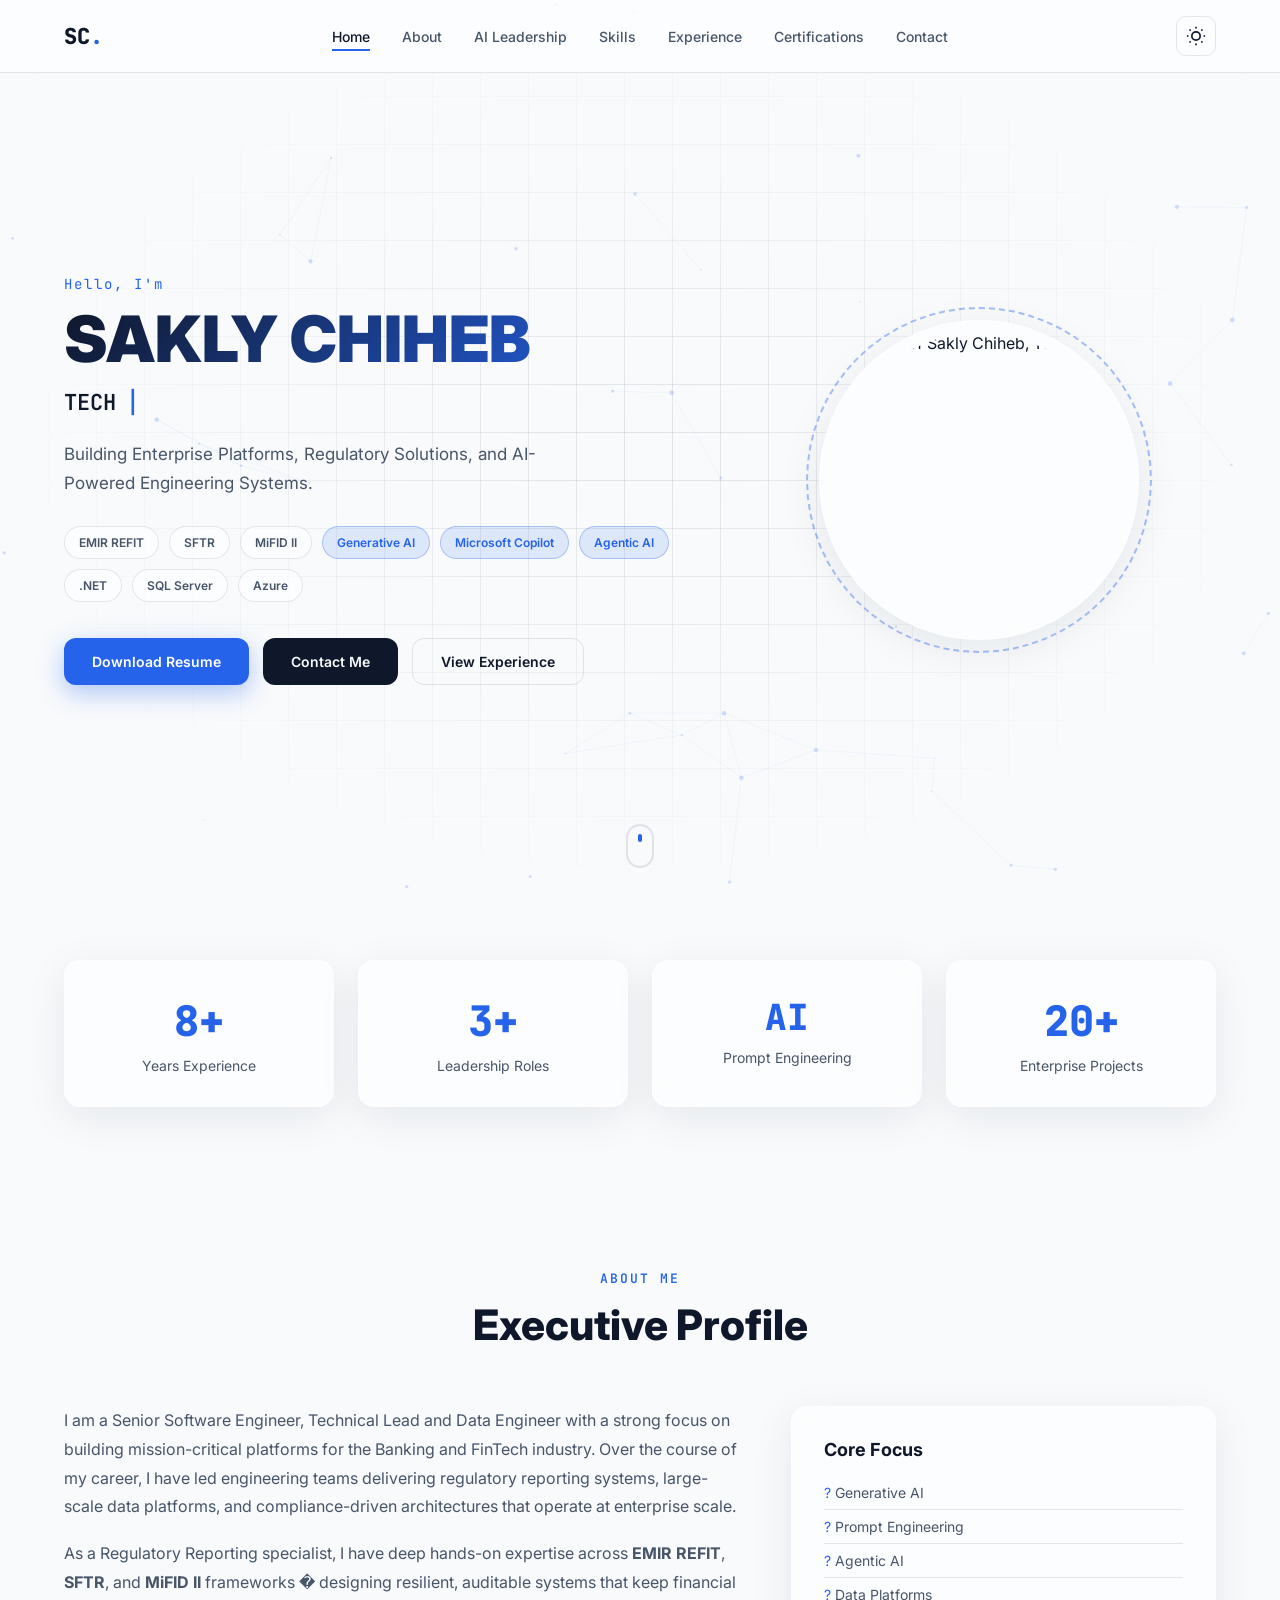
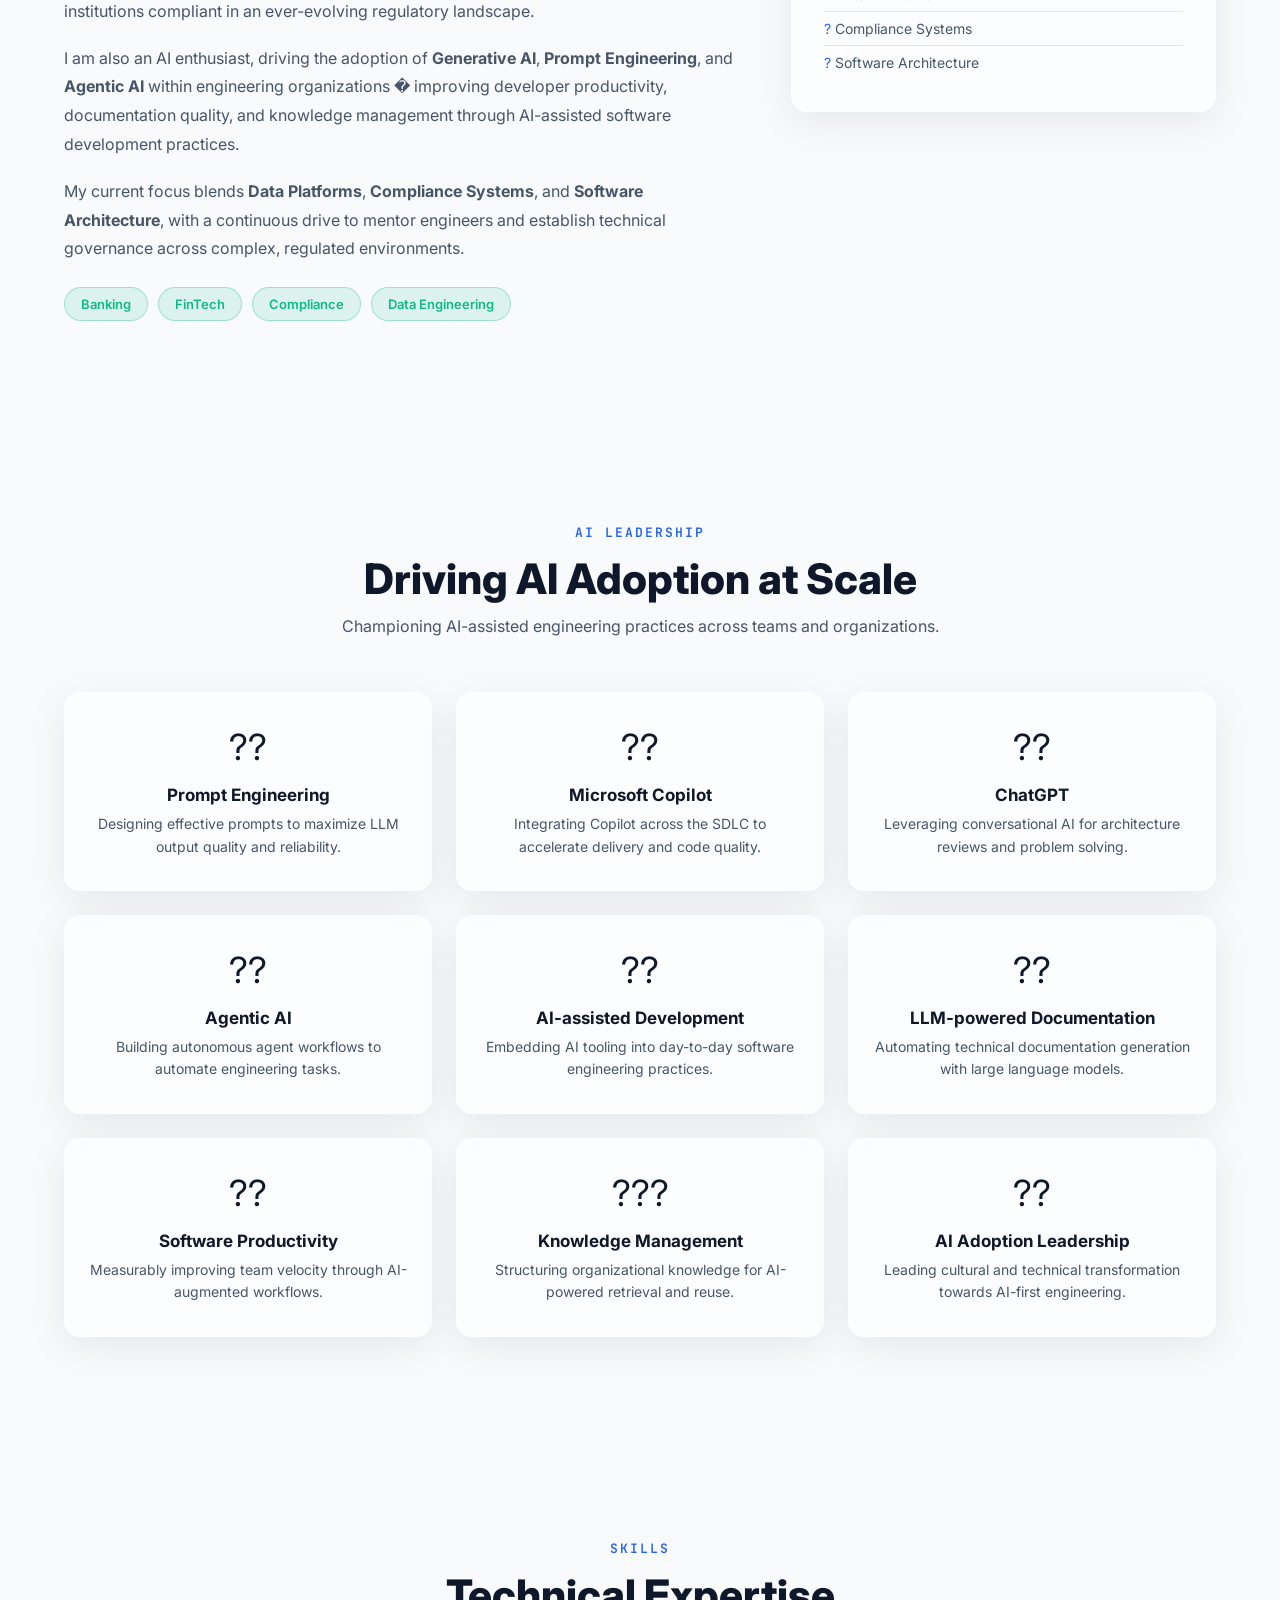
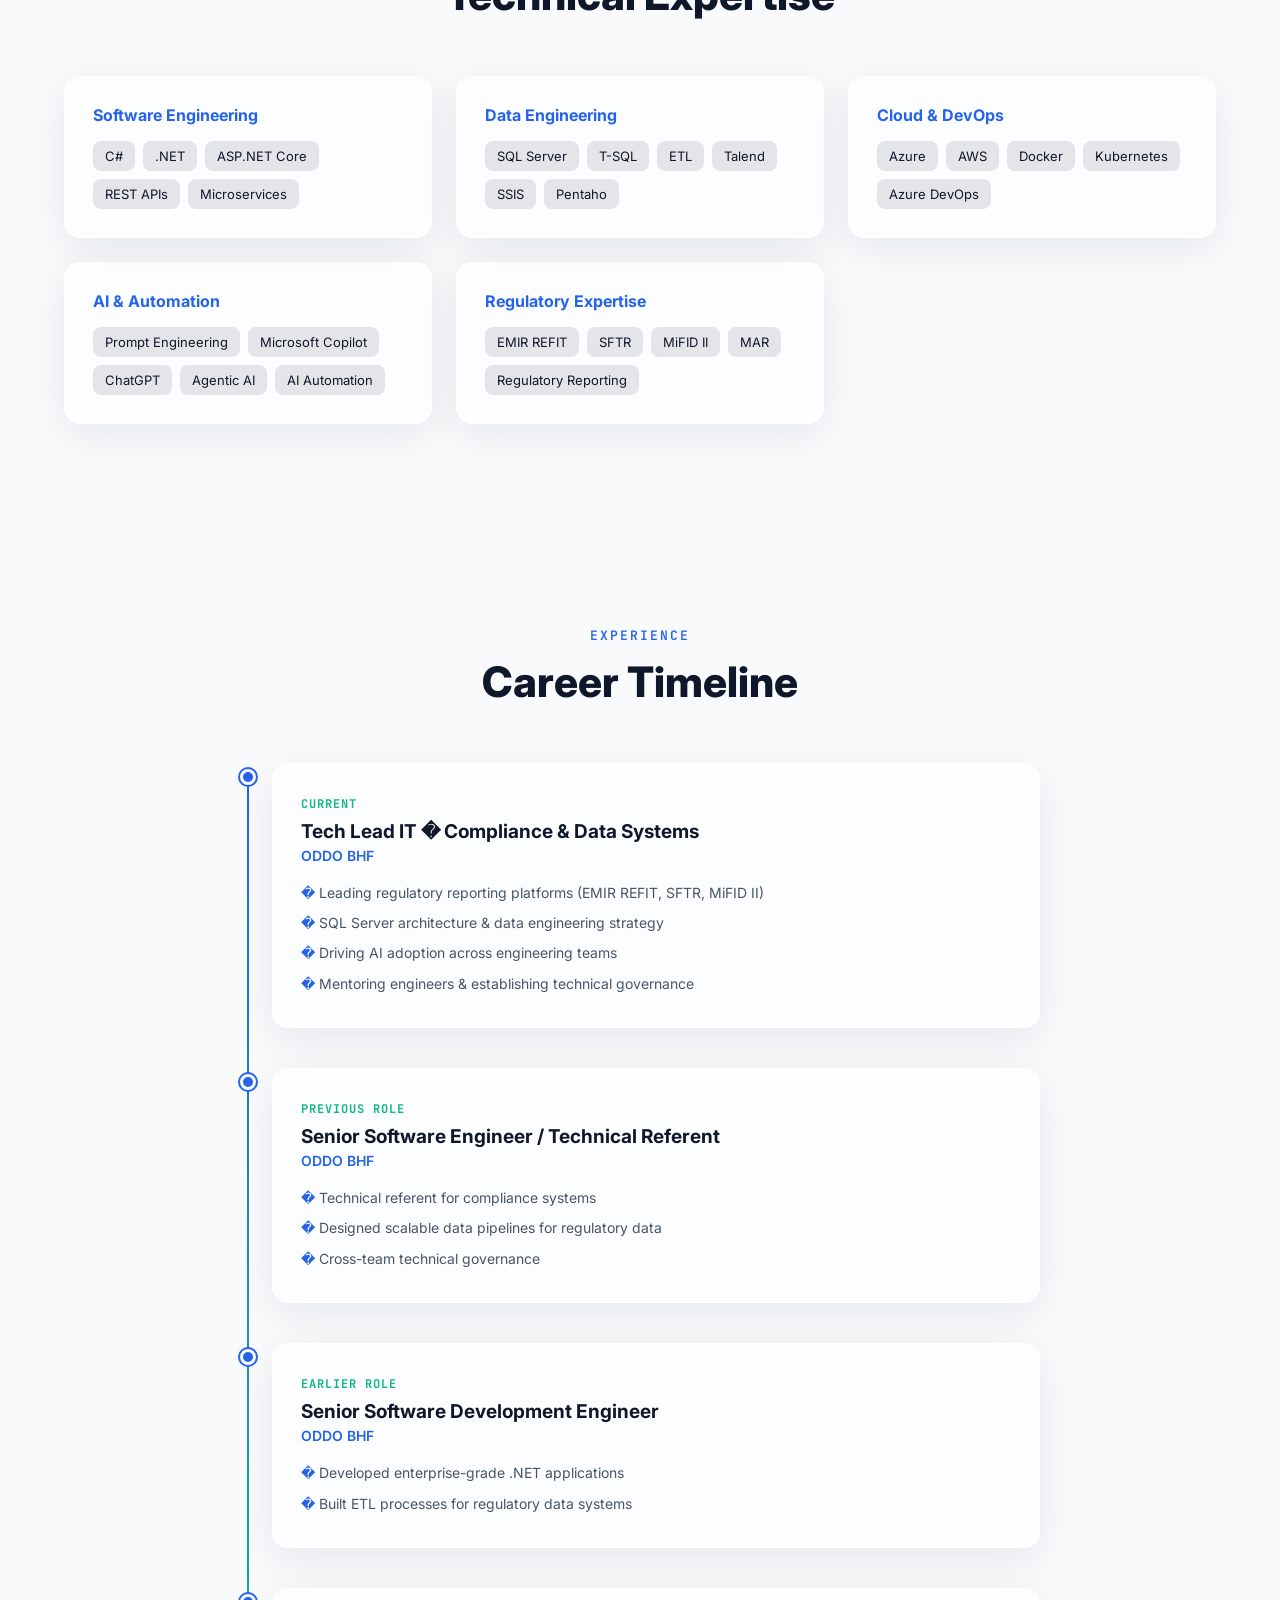
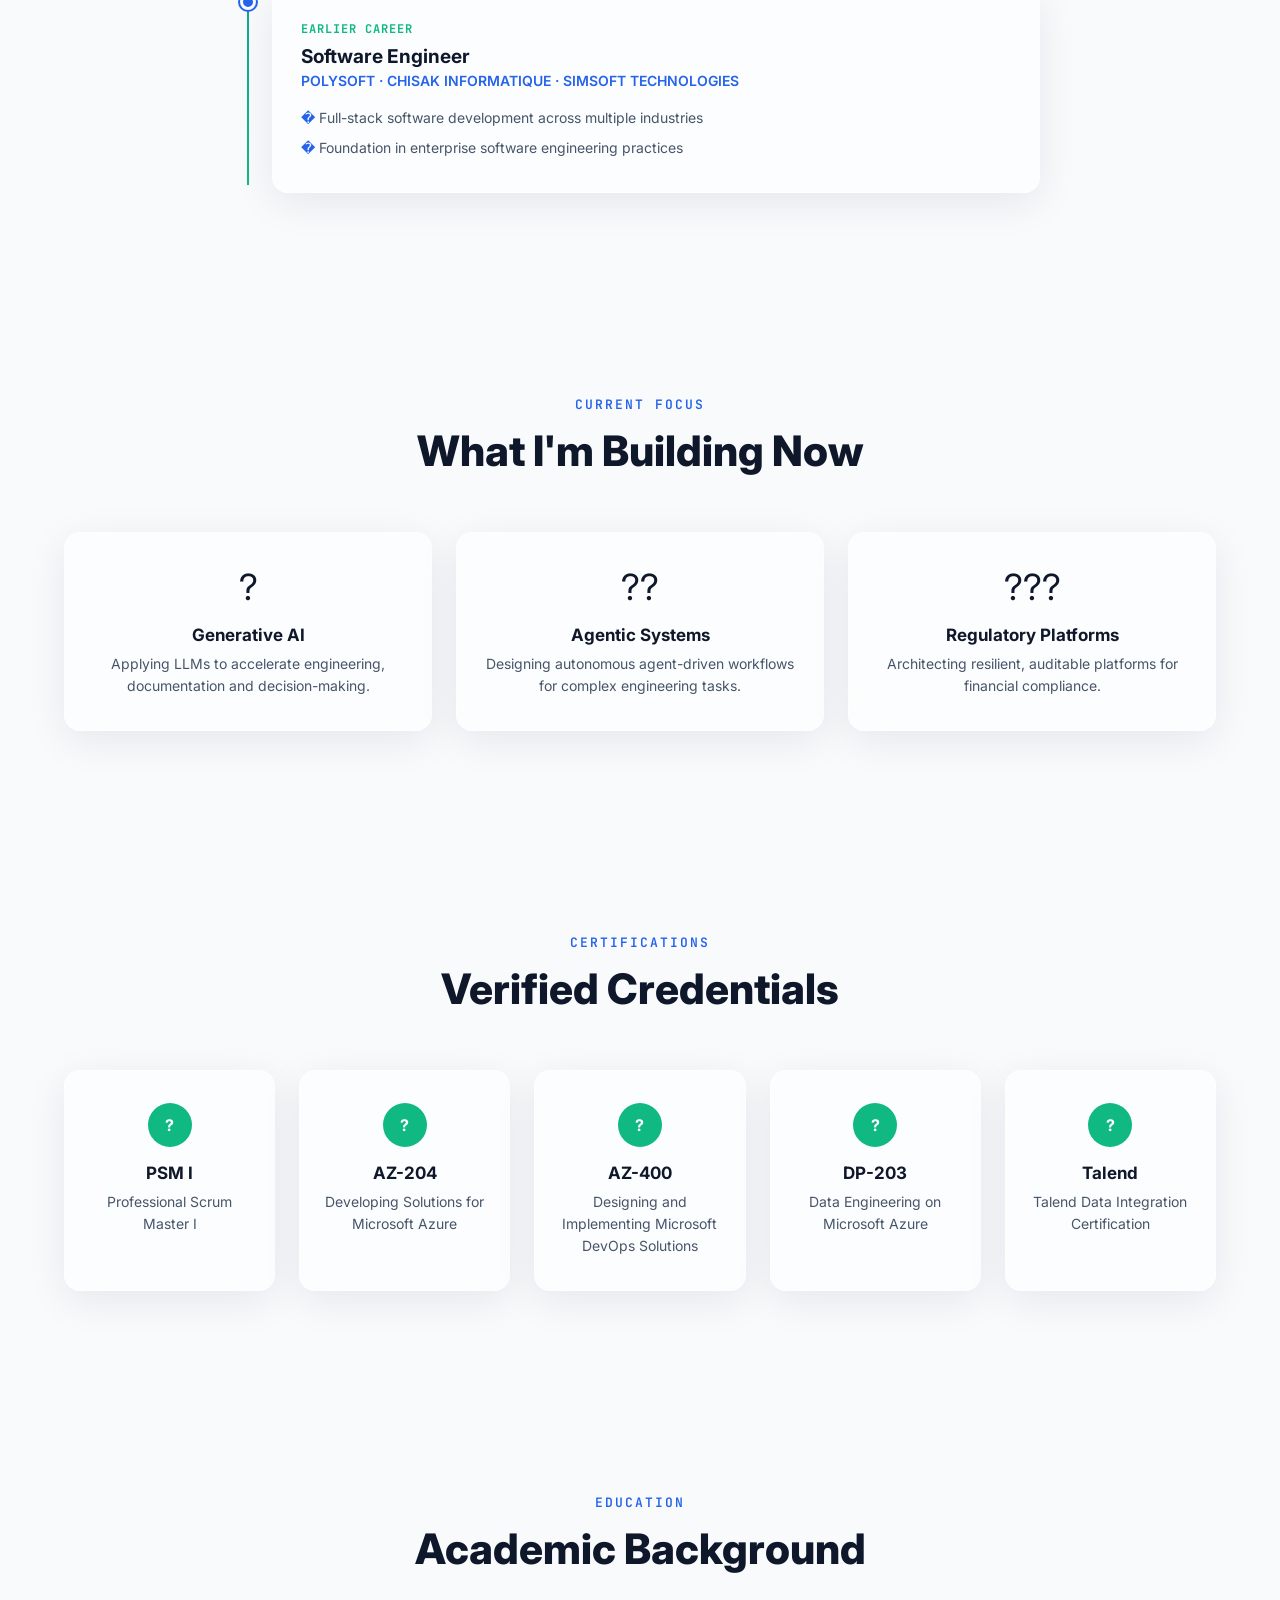
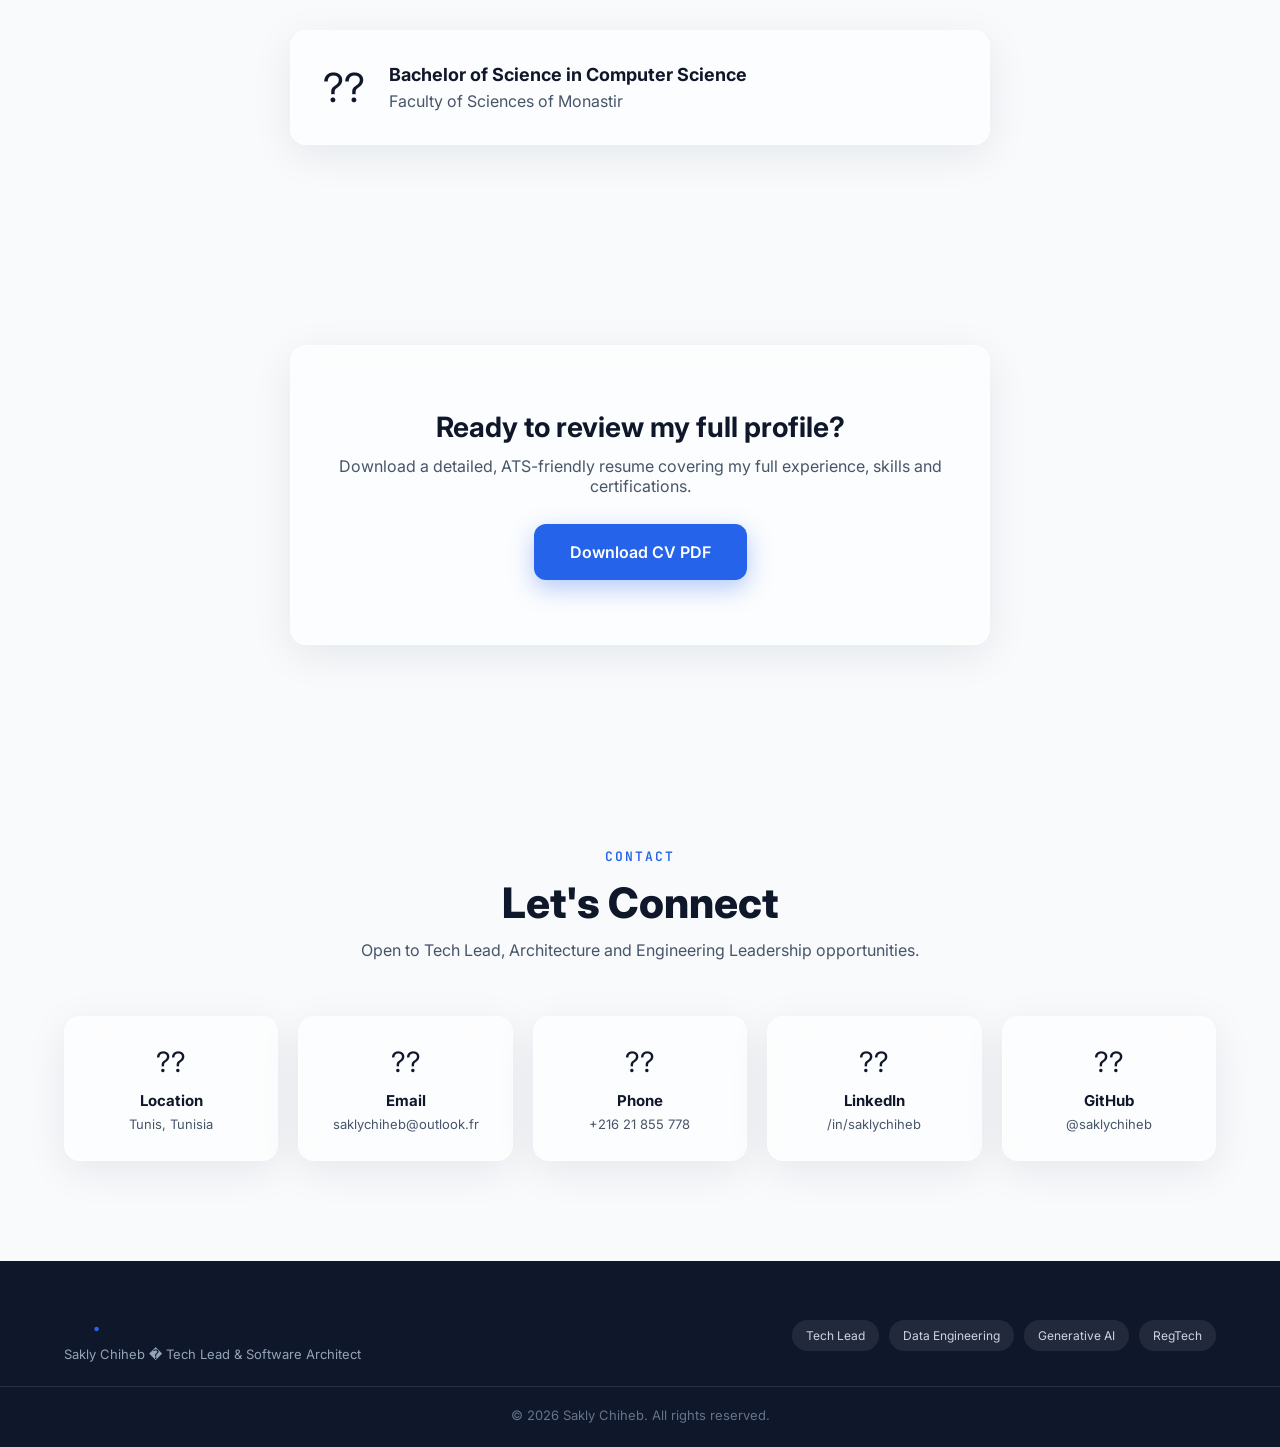
==== index.html @ 400af47c "Add files via upload" ====
<!DOCTYPE html>
<html lang="en">
<head>
<meta charset="UTF-8" />
<meta name="viewport" content="width=device-width, initial-scale=1.0" />
<title>Sakly Chiheb | Tech Lead � AI-Driven Software Engineering &amp; RegTech</title>
<meta name="description" content="Sakly Chiheb � Senior Tech Lead specializing in AI-Driven Software Engineering, Data Engineering and Regulatory Technology (EMIR REFIT, SFTR, MiFID II) for Banking &amp; FinTech." />
<meta name="keywords" content="Tech Lead, Software Architecture, Data Engineering, Regulatory Technology, RegTech, EMIR REFIT, SFTR, MiFID II, Generative AI, Agentic AI, .NET, SQL Server, Azure, Banking, FinTech" />
<meta name="author" content="Sakly Chiheb" />
<meta name="robots" content="index, follow" />
<link rel="canonical" href="https://saklychiheb.github.io/" />

<!-- Open Graph -->
<meta property="og:type" content="website" />
<meta property="og:title" content="Sakly Chiheb | Tech Lead � AI-Driven Software Engineering & RegTech" />
<meta property="og:description" content="Building Enterprise Platforms, Regulatory Solutions, and AI-Powered Engineering Systems." />
<meta property="og:image" content="assets/profile.jpg" />
<meta property="og:url" content="https://saklychiheb.github.io/" />

<!-- Twitter -->
<meta name="twitter:card" content="summary_large_image" />
<meta name="twitter:title" content="Sakly Chiheb | Tech Lead � AI-Driven Software Engineering & RegTech" />
<meta name="twitter:description" content="Senior Tech Lead � Data Engineering, Regulatory Technology & AI Leadership." />
<meta name="twitter:image" content="assets/profile.jpg" />

<link rel="icon" type="image/png" href="assets/favicon.png" />
<link rel="preconnect" href="https://fonts.googleapis.com" />
<link rel="preconnect" href="https://fonts.gstatic.com" crossorigin />
<link href="https://fonts.googleapis.com/css2?family=Inter:wght@400;500;600;700;800;900&family=JetBrains+Mono:wght@400;500;600&display=swap" rel="stylesheet" />
<link rel="stylesheet" href="css/styles.css" />

<!-- Structured Data -->
<script type="application/ld+json">
{
  "@context": "https://schema.org",
  "@type": "Person",
  "name": "Sakly Chiheb",
  "jobTitle": "Tech Lead - AI-Driven Software Engineering & Regulatory Technology",
  "email": "saklychiheb@outlook.fr",
  "address": { "@type": "PostalAddress", "addressLocality": "Tunis", "addressCountry": "Tunisia" },
  "knowsAbout": ["Software Architecture", "Data Engineering", "RegTech", "Generative AI", "Agentic AI", ".NET", "SQL Server", "Azure"]
}
</script>
</head>
<body>

<!-- Loading Screen -->
<div id="loading-screen" aria-hidden="true">
  <div class="loader-content">
    <div class="loader-logo">SC</div>
    <div class="loader-bar"><span></span></div>
    <p class="loader-text">Initializing Experience�</p>
  </div>
</div>

<!-- Particles Background -->
<canvas id="particles-canvas" aria-hidden="true"></canvas>

<!-- Skip link -->
<a href="#main-content" class="skip-link">Skip to main content</a>

<!-- Navigation -->
<header class="navbar" id="navbar">
  <nav class="nav-container" aria-label="Primary navigation">
    <a href="#home" class="nav-logo">SC<span class="dot">.</span></a>
    <ul class="nav-links" id="nav-links">
      <li><a href="#home" class="nav-link">Home</a></li>
      <li><a href="#about" class="nav-link">About</a></li>
      <li><a href="#ai-leadership" class="nav-link">AI Leadership</a></li>
      <li><a href="#skills" class="nav-link">Skills</a></li>
      <li><a href="#experience" class="nav-link">Experience</a></li>
      <li><a href="#certifications" class="nav-link">Certifications</a></li>
      <li><a href="#contact" class="nav-link">Contact</a></li>
    </ul>
    <div class="nav-actions">
      <button id="theme-toggle" class="icon-btn" aria-label="Toggle dark/light theme" title="Toggle theme">
        <svg class="icon-sun" width="20" height="20" viewBox="0 0 24 24" fill="none" stroke="currentColor" stroke-width="2"><circle cx="12" cy="12" r="5"/><path d="M12 1v2M12 21v2M4.2 4.2l1.4 1.4M18.4 18.4l1.4 1.4M1 12h2M21 12h2M4.2 19.8l1.4-1.4M18.4 5.6l1.4-1.4"/></svg>
        <svg class="icon-moon" width="20" height="20" viewBox="0 0 24 24" fill="none" stroke="currentColor" stroke-width="2"><path d="M21 12.79A9 9 0 1 1 11.21 3 7 7 0 0 0 21 12.79z"/></svg>
      </button>
      <button id="mobile-menu-btn" class="icon-btn mobile-only" aria-label="Open menu" aria-expanded="false" aria-controls="nav-links">
        <span></span><span></span><span></span>
      </button>
    </div>
  </nav>
</header>

<main id="main-content">

  <!-- 1. HERO -->
  <section id="home" class="hero">
    <div class="hero-bg-grid" aria-hidden="true"></div>
    <div class="container hero-grid">
      <div class="hero-text" data-animate="fade-up">
        <p class="hero-eyebrow">Hello, I'm</p>
        <h1 class="hero-name">SAKLY CHIHEB</h1>
        <h2 class="hero-title">
          <span class="typing-text" id="typing-text"></span><span class="cursor">|</span>
        </h2>
        <p class="hero-subtitle">Building Enterprise Platforms, Regulatory Solutions, and AI-Powered Engineering Systems.</p>

        <div class="badge-grid" aria-label="Core expertise badges">
          <span class="badge">EMIR REFIT</span>
          <span class="badge">SFTR</span>
          <span class="badge">MiFID II</span>
          <span class="badge badge-accent">Generative AI</span>
          <span class="badge badge-accent">Microsoft Copilot</span>
          <span class="badge badge-accent">Agentic AI</span>
          <span class="badge">.NET</span>
          <span class="badge">SQL Server</span>
          <span class="badge">Azure</span>
        </div>

        <div class="hero-cta">
          <a href="assets/resume.pdf" class="btn btn-primary" download>
            <span>Download Resume</span>
          </a>
          <a href="#contact" class="btn btn-secondary">Contact Me</a>
          <a href="#experience" class="btn btn-ghost">View Experience</a>
        </div>
      </div>

      <div class="hero-visual" data-animate="fade-in">
        <div class="hero-photo-wrap glass">
          <img src="assets/profile.jpg" alt="Portrait of Sakly Chiheb, Tech Lead" class="hero-photo" width="360" height="360" loading="eager" />
          <div class="hero-photo-ring"></div>
        </div>
      </div>
    </div>
    <a href="#metrics" class="scroll-indicator" aria-label="Scroll down">
      <span></span>
    </a>
  </section>

  <!-- 2. EXECUTIVE METRICS -->
  <section id="metrics" class="metrics">
    <div class="container">
      <div class="metrics-grid">
        <div class="metric-card glass" data-animate="fade-up">
          <span class="metric-value" data-count="8" data-suffix="+">0</span>
          <span class="metric-label">Years Experience</span>
        </div>
        <div class="metric-card glass" data-animate="fade-up" data-delay="100">
          <span class="metric-value" data-count="3" data-suffix="+">0</span>
          <span class="metric-label">Leadership Roles</span>
        </div>
        <div class="metric-card glass" data-animate="fade-up" data-delay="200">
          <span class="metric-value metric-text">AI</span>
          <span class="metric-label">Prompt Engineering</span>
        </div>
        <div class="metric-card glass" data-animate="fade-up" data-delay="300">
          <span class="metric-value" data-count="20" data-suffix="+">0</span>
          <span class="metric-label">Enterprise Projects</span>
        </div>
      </div>
    </div>
  </section>

  <!-- 3. ABOUT -->
  <section id="about" class="section about">
    <div class="container">
      <div class="section-header" data-animate="fade-up">
        <span class="section-tag">About Me</span>
        <h2 class="section-title">Executive Profile</h2>
      </div>
      <div class="about-grid">
        <div class="about-text" data-animate="fade-up">
          <p>I am a Senior Software Engineer, Technical Lead and Data Engineer with a strong focus on building mission-critical platforms for the Banking and FinTech industry. Over the course of my career, I have led engineering teams delivering regulatory reporting systems, large-scale data platforms, and compliance-driven architectures that operate at enterprise scale.</p>
          <p>As a Regulatory Reporting specialist, I have deep hands-on expertise across <strong>EMIR REFIT</strong>, <strong>SFTR</strong>, and <strong>MiFID II</strong> frameworks � designing resilient, auditable systems that keep financial institutions compliant in an ever-evolving regulatory landscape.</p>
          <p>I am also an AI enthusiast, driving the adoption of <strong>Generative AI</strong>, <strong>Prompt Engineering</strong>, and <strong>Agentic AI</strong> within engineering organizations � improving developer productivity, documentation quality, and knowledge management through AI-assisted software development practices.</p>
          <p>My current focus blends <strong>Data Platforms</strong>, <strong>Compliance Systems</strong>, and <strong>Software Architecture</strong>, with a continuous drive to mentor engineers and establish technical governance across complex, regulated environments.</p>
          <div class="about-tags">
            <span class="chip">Banking</span>
            <span class="chip">FinTech</span>
            <span class="chip">Compliance</span>
            <span class="chip">Data Engineering</span>
          </div>
        </div>
        <div class="about-highlights" data-animate="fade-up" data-delay="150">
          <div class="highlight-card glass">
            <h3>Core Focus</h3>
            <ul>
              <li>Generative AI</li>
              <li>Prompt Engineering</li>
              <li>Agentic AI</li>
              <li>Data Platforms</li>
              <li>Compliance Systems</li>
              <li>Software Architecture</li>
            </ul>
          </div>
        </div>
      </div>
    </div>
  </section>

  <!-- 4. AI LEADERSHIP -->
  <section id="ai-leadership" class="section ai-leadership">
    <div class="container">
      <div class="section-header" data-animate="fade-up">
        <span class="section-tag">AI Leadership</span>
        <h2 class="section-title">Driving AI Adoption at Scale</h2>
        <p class="section-desc">Championing AI-assisted engineering practices across teams and organizations.</p>
      </div>
      <div class="card-grid ai-grid">
        <div class="ai-card glass" data-animate="fade-up">
          <div class="ai-icon">??</div>
          <h3>Prompt Engineering</h3>
          <p>Designing effective prompts to maximize LLM output quality and reliability.</p>
        </div>
        <div class="ai-card glass" data-animate="fade-up" data-delay="50">
          <div class="ai-icon">??</div>
          <h3>Microsoft Copilot</h3>
          <p>Integrating Copilot across the SDLC to accelerate delivery and code quality.</p>
        </div>
        <div class="ai-card glass" data-animate="fade-up" data-delay="100">
          <div class="ai-icon">??</div>
          <h3>ChatGPT</h3>
          <p>Leveraging conversational AI for architecture reviews and problem solving.</p>
        </div>
        <div class="ai-card glass" data-animate="fade-up" data-delay="150">
          <div class="ai-icon">??</div>
          <h3>Agentic AI</h3>
          <p>Building autonomous agent workflows to automate engineering tasks.</p>
        </div>
        <div class="ai-card glass" data-animate="fade-up" data-delay="200">
          <div class="ai-icon">??</div>
          <h3>AI-assisted Development</h3>
          <p>Embedding AI tooling into day-to-day software engineering practices.</p>
        </div>
        <div class="ai-card glass" data-animate="fade-up" data-delay="250">
          <div class="ai-icon">??</div>
          <h3>LLM-powered Documentation</h3>
          <p>Automating technical documentation generation with large language models.</p>
        </div>
        <div class="ai-card glass" data-animate="fade-up" data-delay="300">
          <div class="ai-icon">??</div>
          <h3>Software Productivity</h3>
          <p>Measurably improving team velocity through AI-augmented workflows.</p>
        </div>
        <div class="ai-card glass" data-animate="fade-up" data-delay="350">
          <div class="ai-icon">???</div>
          <h3>Knowledge Management</h3>
          <p>Structuring organizational knowledge for AI-powered retrieval and reuse.</p>
        </div>
        <div class="ai-card glass" data-animate="fade-up" data-delay="400">
          <div class="ai-icon">??</div>
          <h3>AI Adoption Leadership</h3>
          <p>Leading cultural and technical transformation towards AI-first engineering.</p>
        </div>
      </div>
    </div>
  </section>

  <!-- 5. SKILLS -->
  <section id="skills" class="section skills">
    <div class="container">
      <div class="section-header" data-animate="fade-up">
        <span class="section-tag">Skills</span>
        <h2 class="section-title">Technical Expertise</h2>
      </div>
      <div class="skills-grid">
        <div class="skill-group glass" data-animate="fade-up">
          <h3>Software Engineering</h3>
          <div class="skill-tags">
            <span>C#</span><span>.NET</span><span>ASP.NET Core</span><span>REST APIs</span><span>Microservices</span>
          </div>
        </div>
        <div class="skill-group glass" data-animate="fade-up" data-delay="50">
          <h3>Data Engineering</h3>
          <div class="skill-tags">
            <span>SQL Server</span><span>T-SQL</span><span>ETL</span><span>Talend</span><span>SSIS</span><span>Pentaho</span>
          </div>
        </div>
        <div class="skill-group glass" data-animate="fade-up" data-delay="100">
          <h3>Cloud &amp; DevOps</h3>
          <div class="skill-tags">
            <span>Azure</span><span>AWS</span><span>Docker</span><span>Kubernetes</span><span>Azure DevOps</span>
          </div>
        </div>
        <div class="skill-group glass" data-animate="fade-up" data-delay="150">
          <h3>AI &amp; Automation</h3>
          <div class="skill-tags">
            <span>Prompt Engineering</span><span>Microsoft Copilot</span><span>ChatGPT</span><span>Agentic AI</span><span>AI Automation</span>
          </div>
        </div>
        <div class="skill-group glass" data-animate="fade-up" data-delay="200">
          <h3>Regulatory Expertise</h3>
          <div class="skill-tags">
            <span>EMIR REFIT</span><span>SFTR</span><span>MiFID II</span><span>MAR</span><span>Regulatory Reporting</span>
          </div>
        </div>
      </div>
    </div>
  </section>

  <!-- 6. EXPERIENCE TIMELINE -->
  <section id="experience" class="section experience">
    <div class="container">
      <div class="section-header" data-animate="fade-up">
        <span class="section-tag">Experience</span>
        <h2 class="section-title">Career Timeline</h2>
      </div>
      <div class="timeline">
        <div class="timeline-item" data-animate="fade-up">
          <div class="timeline-dot"></div>
          <div class="timeline-content glass">
            <span class="timeline-date">Current</span>
            <h3>Tech Lead IT � Compliance &amp; Data Systems</h3>
            <h4>ODDO BHF</h4>
            <ul>
              <li>Leading regulatory reporting platforms (EMIR REFIT, SFTR, MiFID II)</li>
              <li>SQL Server architecture &amp; data engineering strategy</li>
              <li>Driving AI adoption across engineering teams</li>
              <li>Mentoring engineers &amp; establishing technical governance</li>
            </ul>
          </div>
        </div>
        <div class="timeline-item" data-animate="fade-up">
          <div class="timeline-dot"></div>
          <div class="timeline-content glass">
            <span class="timeline-date">Previous Role</span>
            <h3>Senior Software Engineer / Technical Referent</h3>
            <h4>ODDO BHF</h4>
            <ul>
              <li>Technical referent for compliance systems</li>
              <li>Designed scalable data pipelines for regulatory data</li>
              <li>Cross-team technical governance</li>
            </ul>
          </div>
        </div>
        <div class="timeline-item" data-animate="fade-up">
          <div class="timeline-dot"></div>
          <div class="timeline-content glass">
            <span class="timeline-date">Earlier Role</span>
            <h3>Senior Software Development Engineer</h3>
            <h4>ODDO BHF</h4>
            <ul>
              <li>Developed enterprise-grade .NET applications</li>
              <li>Built ETL processes for regulatory data systems</li>
            </ul>
          </div>
        </div>
        <div class="timeline-item" data-animate="fade-up">
          <div class="timeline-dot"></div>
          <div class="timeline-content glass">
            <span class="timeline-date">Earlier Career</span>
            <h3>Software Engineer</h3>
            <h4>POLYSOFT &middot; CHISAK INFORMATIQUE &middot; SIMSOFT TECHNOLOGIES</h4>
            <ul>
              <li>Full-stack software development across multiple industries</li>
              <li>Foundation in enterprise software engineering practices</li>
            </ul>
          </div>
        </div>
      </div>
    </div>
  </section>

  <!-- 7. CURRENT FOCUS -->
  <section class="section current-focus">
    <div class="container">
      <div class="section-header" data-animate="fade-up">
        <span class="section-tag">Current Focus</span>
        <h2 class="section-title">What I'm Building Now</h2>
      </div>
      <div class="card-grid focus-grid">
        <div class="focus-card glass" data-animate="fade-up">
          <div class="focus-icon">?</div>
          <h3>Generative AI</h3>
          <p>Applying LLMs to accelerate engineering, documentation and decision-making.</p>
        </div>
        <div class="focus-card glass" data-animate="fade-up" data-delay="100">
          <div class="focus-icon">??</div>
          <h3>Agentic Systems</h3>
          <p>Designing autonomous agent-driven workflows for complex engineering tasks.</p>
        </div>
        <div class="focus-card glass" data-animate="fade-up" data-delay="200">
          <div class="focus-icon">???</div>
          <h3>Regulatory Platforms</h3>
          <p>Architecting resilient, auditable platforms for financial compliance.</p>
        </div>
      </div>
    </div>
  </section>

  <!-- 8. CERTIFICATIONS -->
  <section id="certifications" class="section certifications">
    <div class="container">
      <div class="section-header" data-animate="fade-up">
        <span class="section-tag">Certifications</span>
        <h2 class="section-title">Verified Credentials</h2>
      </div>
      <div class="card-grid cert-grid">
        <div class="cert-card glass" data-animate="fade-up">
          <div class="cert-badge">?</div>
          <h3>PSM I</h3>
          <p>Professional Scrum Master I</p>
        </div>
        <div class="cert-card glass" data-animate="fade-up" data-delay="50">
          <div class="cert-badge">?</div>
          <h3>AZ-204</h3>
          <p>Developing Solutions for Microsoft Azure</p>
        </div>
        <div class="cert-card glass" data-animate="fade-up" data-delay="100">
          <div class="cert-badge">?</div>
          <h3>AZ-400</h3>
          <p>Designing and Implementing Microsoft DevOps Solutions</p>
        </div>
        <div class="cert-card glass" data-animate="fade-up" data-delay="150">
          <div class="cert-badge">?</div>
          <h3>DP-203</h3>
          <p>Data Engineering on Microsoft Azure</p>
        </div>
        <div class="cert-card glass" data-animate="fade-up" data-delay="200">
          <div class="cert-badge">?</div>
          <h3>Talend</h3>
          <p>Talend Data Integration Certification</p>
        </div>
      </div>
    </div>
  </section>

  <!-- 9. EDUCATION -->
  <section id="education" class="section education">
    <div class="container">
      <div class="section-header" data-animate="fade-up">
        <span class="section-tag">Education</span>
        <h2 class="section-title">Academic Background</h2>
      </div>
      <div class="education-card glass" data-animate="fade-up">
        <div class="edu-icon">??</div>
        <div>
          <h3>Bachelor of Science in Computer Science</h3>
          <p>Faculty of Sciences of Monastir</p>
        </div>
      </div>
    </div>
  </section>

  <!-- 10. DOWNLOAD CV -->
  <section class="section cv-download">
    <div class="container">
      <div class="cv-box glass" data-animate="fade-up">
        <h2>Ready to review my full profile?</h2>
        <p>Download a detailed, ATS-friendly resume covering my full experience, skills and certifications.</p>
        <a href="assets/resume.pdf" class="btn btn-primary btn-lg" download>Download CV PDF</a>
      </div>
    </div>
  </section>

  <!-- 11. CONTACT -->
  <section id="contact" class="section contact">
    <div class="container">
      <div class="section-header" data-animate="fade-up">
        <span class="section-tag">Contact</span>
        <h2 class="section-title">Let's Connect</h2>
        <p class="section-desc">Open to Tech Lead, Architecture and Engineering Leadership opportunities.</p>
      </div>
      <div class="contact-grid">
        <a class="contact-card glass" href="https://maps.google.com/?q=Tunis,Tunisia" target="_blank" rel="noopener" data-animate="fade-up">
          <div class="contact-icon">??</div>
          <h3>Location</h3>
          <p>Tunis, Tunisia</p>
        </a>
        <a class="contact-card glass" href="mailto:saklychiheb@outlook.fr" data-animate="fade-up" data-delay="50">
          <div class="contact-icon">??</div>
          <h3>Email</h3>
          <p>saklychiheb@outlook.fr</p>
        </a>
        <a class="contact-card glass" href="tel:+21621855778" data-animate="fade-up" data-delay="100">
          <div class="contact-icon">??</div>
          <h3>Phone</h3>
          <p>+216 21 855 778</p>
        </a>
        <a class="contact-card glass" href="https://linkedin.com/in/saklychiheb" target="_blank" rel="noopener" data-animate="fade-up" data-delay="150">
          <div class="contact-icon">??</div>
          <h3>LinkedIn</h3>
          <p>/in/saklychiheb</p>
        </a>
        <a class="contact-card glass" href="https://github.com/saklychiheb" target="_blank" rel="noopener" data-animate="fade-up" data-delay="200">
          <div class="contact-icon">??</div>
          <h3>GitHub</h3>
          <p>@saklychiheb</p>
        </a>
      </div>
    </div>
  </section>

</main>

<!-- 12. FOOTER -->
<footer class="footer">
  <div class="container footer-grid">
    <div class="footer-brand">
      <span class="nav-logo">SC<span class="dot">.</span></span>
      <p>Sakly Chiheb � Tech Lead &amp; Software Architect</p>
    </div>
    <div class="footer-tags">
      <span>Tech Lead</span>
      <span>Data Engineering</span>
      <span>Generative AI</span>
      <span>RegTech</span>
    </div>
  </div>
  <div class="footer-bottom">
    <p>&copy; <span id="year"></span> Sakly Chiheb. All rights reserved.</p>
  </div>
</footer>

<button id="scroll-top" class="scroll-top-btn" aria-label="Scroll to top">
  <svg width="20" height="20" viewBox="0 0 24 24" fill="none" stroke="currentColor" stroke-width="2"><path d="M18 15l-6-6-6 6"/></svg>
</button>

<script src="js/main.js"></script>
</body>
</html>
---- css/styles.css ----
/* ================= CSS VARIABLES ================= */
:root {
  --primary: #0F172A;
  --secondary: #1E293B;
  --accent: #2563EB;
  --accent-light: #3B82F6;
  --success: #10B981;
  --bg: #F8FAFC;
  --bg-elevated: #FFFFFF;
  --text-primary: #0F172A;
  --text-secondary: #475569;
  --border-color: rgba(15, 23, 42, 0.1);
  --glass-bg: rgba(255, 255, 255, 0.6);
  --glass-border: rgba(255, 255, 255, 0.4);
  --shadow: 0 10px 40px rgba(15, 23, 42, 0.08);
  --radius: 16px;
  --font-sans: 'Inter', -apple-system, BlinkMacSystemFont, sans-serif;
  --font-mono: 'JetBrains Mono', monospace;
  --transition: 0.3s cubic-bezier(0.4, 0, 0.2, 1);
}

[data-theme="dark"] {
  --bg: #0B1120;
  --bg-elevated: #0F172A;
  --text-primary: #F1F5F9;
  --text-secondary: #94A3B8;
  --border-color: rgba(255, 255, 255, 0.08);
  --glass-bg: rgba(30, 41, 59, 0.5);
  --glass-border: rgba(255, 255, 255, 0.08);
  --shadow: 0 10px 40px rgba(0, 0, 0, 0.4);
}

* { margin: 0; padding: 0; box-sizing: border-box; }

html { scroll-behavior: smooth; }

body {
  font-family: var(--font-sans);
  background: var(--bg);
  color: var(--text-primary);
  overflow-x: hidden;
  transition: background var(--transition), color var(--transition);
}

.container { max-width: 1200px; margin: 0 auto; padding: 0 24px; }

a { text-decoration: none; color: inherit; }
ul { list-style: none; }
img { max-width: 100%; display: block; }

.skip-link {
  position: absolute; left: -999px; top: 0; background: var(--accent); color: #fff;
  padding: 12px 20px; z-index: 10000; border-radius: 0 0 8px 0;
}
.skip-link:focus { left: 0; }

/* ================= GLASSMORPHISM ================= */
.glass {
  background: var(--glass-bg);
  border: 1px solid var(--glass-border);
  backdrop-filter: blur(16px);
  -webkit-backdrop-filter: blur(16px);
  border-radius: var(--radius);
  box-shadow: var(--shadow);
}

/* ================= LOADING SCREEN ================= */
#loading-screen {
  position: fixed; inset: 0; background: var(--primary); z-index: 99999;
  display: flex; align-items: center; justify-content: center;
  transition: opacity 0.6s ease, visibility 0.6s ease;
}
#loading-screen.hidden { opacity: 0; visibility: hidden; pointer-events: none; }
.loader-content { text-align: center; color: #fff; }
.loader-logo {
  font-family: var(--font-mono); font-size: 48px; font-weight: 800; color: var(--accent-light);
  margin-bottom: 24px; letter-spacing: 2px;
}
.loader-bar { width: 220px; height: 3px; background: rgba(255,255,255,0.15); border-radius: 4px; overflow: hidden; margin: 0 auto; }
.loader-bar span {
  display: block; height: 100%; width: 0%; background: linear-gradient(90deg, var(--accent), var(--success));
  animation: loaderFill 1.6s ease forwards;
}
@keyframes loaderFill { to { width: 100%; } }
.loader-text { margin-top: 16px; font-size: 13px; color: #94A3B8; letter-spacing: 1px; }

/* ================= PARTICLES ================= */
#particles-canvas {
  position: fixed; inset: 0; z-index: 0; pointer-events: none; opacity: 0.5;
}

/* ================= NAVBAR ================= */
.navbar {
  position: fixed; top: 0; left: 0; right: 0; z-index: 1000;
  background: var(--glass-bg); backdrop-filter: blur(16px); -webkit-backdrop-filter: blur(16px);
  border-bottom: 1px solid var(--border-color);
  transition: background var(--transition), box-shadow var(--transition);
}
.navbar.scrolled { box-shadow: 0 4px 20px rgba(0,0,0,0.08); }
.nav-container {
  max-width: 1200px; margin: 0 auto; padding: 16px 24px;
  display: flex; align-items: center; justify-content: space-between;
}
.nav-logo { font-family: var(--font-mono); font-weight: 800; font-size: 22px; color: var(--text-primary); }
.nav-logo .dot { color: var(--accent); }
.nav-links { display: flex; gap: 32px; }
.nav-link {
  font-size: 14px; font-weight: 500; color: var(--text-secondary); position: relative;
  transition: color var(--transition);
}
.nav-link::after {
  content: ''; position: absolute; bottom: -6px; left: 0; width: 0; height: 2px;
  background: var(--accent); transition: width var(--transition);
}
.nav-link:hover, .nav-link.active { color: var(--text-primary); }
.nav-link:hover::after, .nav-link.active::after { width: 100%; }

.nav-actions { display: flex; align-items: center; gap: 12px; }
.icon-btn {
  background: transparent; border: 1px solid var(--border-color); border-radius: 10px;
  width: 40px; height: 40px; display: flex; align-items: center; justify-content: center;
  cursor: pointer; color: var(--text-primary); transition: all var(--transition);
}
.icon-btn:hover { background: var(--accent); color: #fff; border-color: var(--accent); }
.icon-moon { display: none; }
[data-theme="dark"] .icon-sun { display: none; }
[data-theme="dark"] .icon-moon { display: block; }

.mobile-only { display: none; }
#mobile-menu-btn { flex-direction: column; gap: 4px; }
#mobile-menu-btn span { width: 18px; height: 2px; background: currentColor; transition: all var(--transition); }

/* ================= HERO ================= */
.hero {
  position: relative; min-height: 100vh; display: flex; align-items: center;
  padding: 140px 0 80px; overflow: hidden;
}
.hero-bg-grid {
  position: absolute; inset: 0; z-index: -1;
  background-image: linear-gradient(var(--border-color) 1px, transparent 1px), linear-gradient(90deg, var(--border-color) 1px, transparent 1px);
  background-size: 48px 48px;
  mask-image: radial-gradient(ellipse at center, black 0%, transparent 70%);
}
.hero-grid {
  display: grid; grid-template-columns: 1.3fr 1fr; gap: 60px; align-items: center;
  position: relative; z-index: 1;
}
.hero-eyebrow { font-family: var(--font-mono); color: var(--accent); font-size: 14px; margin-bottom: 12px; letter-spacing: 2px; }
.hero-name {
  font-size: clamp(36px, 6vw, 64px); font-weight: 900; line-height: 1.05; margin-bottom: 16px;
  background: linear-gradient(135deg, var(--text-primary), var(--accent));
  -webkit-background-clip: text; background-clip: text; -webkit-text-fill-color: transparent;
}
.hero-title { font-size: clamp(16px, 2vw, 22px); font-weight: 600; color: var(--text-secondary); margin-bottom: 20px; min-height: 32px; }
.typing-text { font-family: var(--font-mono); color: var(--text-primary); }
.cursor { animation: blink 1s step-end infinite; color: var(--accent); }
@keyframes blink { 50% { opacity: 0; } }

.hero-subtitle { font-size: 17px; color: var(--text-secondary); max-width: 520px; margin-bottom: 28px; line-height: 1.7; }

.badge-grid { display: flex; flex-wrap: wrap; gap: 10px; margin-bottom: 36px; }
.badge {
  font-size: 12px; font-weight: 600; padding: 8px 14px; border-radius: 999px;
  background: var(--glass-bg); border: 1px solid var(--border-color); color: var(--text-secondary);
  transition: transform var(--transition), box-shadow var(--transition);
}
.badge:hover { transform: translateY(-3px); box-shadow: var(--shadow); }
.badge-accent { background: rgba(37, 99, 235, 0.12); color: var(--accent); border-color: rgba(37, 99, 235, 0.3); }

.hero-cta { display: flex; flex-wrap: wrap; gap: 14px; }
.btn {
  display: inline-flex; align-items: center; justify-content: center; gap: 8px;
  padding: 14px 28px; border-radius: 12px; font-weight: 600; font-size: 14px;
  cursor: pointer; border: none; transition: all var(--transition);
}
.btn-primary { background: var(--accent); color: #fff; box-shadow: 0 8px 24px rgba(37, 99, 235, 0.35); }
.btn-primary:hover { transform: translateY(-3px); box-shadow: 0 12px 32px rgba(37, 99, 235, 0.45); }
.btn-secondary { background: var(--text-primary); color: var(--bg); }
.btn-secondary:hover { transform: translateY(-3px); }
.btn-ghost { background: transparent; border: 1px solid var(--border-color); color: var(--text-primary); }
.btn-ghost:hover { background: var(--border-color); transform: translateY(-3px); }
.btn-lg { padding: 18px 36px; font-size: 16px; }

.hero-visual { display: flex; justify-content: center; }
.hero-photo-wrap {
  position: relative; width: 320px; height: 320px; border-radius: 50%; padding: 12px;
  display: flex; align-items: center; justify-content: center;
}
.hero-photo { width: 100%; height: 100%; object-fit: cover; border-radius: 50%; }
.hero-photo-ring {
  position: absolute; inset: -14px; border-radius: 50%;
  border: 2px dashed var(--accent); opacity: 0.4; animation: spin 20s linear infinite;
}
@keyframes spin { to { transform: rotate(360deg); } }

.scroll-indicator {
  position: absolute; bottom: 32px; left: 50%; transform: translateX(-50%);
  width: 28px; height: 44px; border: 2px solid var(--border-color); border-radius: 20px;
}
.scroll-indicator span {
  display: block; width: 4px; height: 8px; background: var(--accent); border-radius: 2px;
  margin: 8px auto; animation: scrollDot 1.6s ease infinite;
}
@keyframes scrollDot { 0% { transform: translateY(0); opacity: 1; } 100% { transform: translateY(16px); opacity: 0; } }

/* ================= METRICS ================= */
.metrics { padding: 60px 0; position: relative; z-index: 1; }
.metrics-grid { display: grid; grid-template-columns: repeat(4, 1fr); gap: 24px; }
.metric-card { padding: 32px 20px; text-align: center; }
.metric-value { display: block; font-size: 42px; font-weight: 900; color: var(--accent); font-family: var(--font-mono); }
.metric-text { font-size: 36px; }
.metric-label { font-size: 14px; color: var(--text-secondary); margin-top: 8px; display: block; }

/* ================= SECTION COMMON ================= */
.section { padding: 100px 0; position: relative; z-index: 1; }
.section-header { text-align: center; max-width: 700px; margin: 0 auto 56px; }
.section-tag {
  display: inline-block; font-family: var(--font-mono); font-size: 13px; color: var(--accent);
  font-weight: 600; letter-spacing: 2px; text-transform: uppercase; margin-bottom: 12px;
}
.section-title { font-size: clamp(28px, 4vw, 42px); font-weight: 800; margin-bottom: 12px; }
.section-desc { color: var(--text-secondary); font-size: 16px; }

/* ================= ABOUT ================= */
.about-grid { display: grid; grid-template-columns: 1.6fr 1fr; gap: 48px; align-items: start; }
.about-text p { color: var(--text-secondary); line-height: 1.8; margin-bottom: 18px; font-size: 16px; }
.about-tags { display: flex; flex-wrap: wrap; gap: 10px; margin-top: 24px; }
.chip {
  padding: 8px 16px; border-radius: 999px; font-size: 13px; font-weight: 600;
  background: rgba(16, 185, 129, 0.12); color: var(--success); border: 1px solid rgba(16, 185, 129, 0.3);
}
.highlight-card { padding: 32px; }
.highlight-card h3 { margin-bottom: 16px; font-size: 18px; }
.highlight-card ul li { padding: 8px 0; color: var(--text-secondary); border-bottom: 1px solid var(--border-color); font-size: 14px; }
.highlight-card ul li:last-child { border-bottom: none; }
.highlight-card ul li::before { content: '? '; color: var(--accent); }

/* ================= CARD GRIDS ================= */
.card-grid { display: grid; gap: 24px; }
.ai-grid { grid-template-columns: repeat(3, 1fr); }
.focus-grid { grid-template-columns: repeat(3, 1fr); }
.cert-grid { grid-template-columns: repeat(5, 1fr); }

.ai-card, .focus-card, .cert-card {
  padding: 32px 24px; text-align: center; transition: transform var(--transition), box-shadow var(--transition);
}
.ai-card:hover, .focus-card:hover, .cert-card:hover { transform: translateY(-8px); }
.ai-icon, .focus-icon { font-size: 36px; margin-bottom: 16px; }
.ai-card h3, .focus-card h3, .cert-card h3 { font-size: 17px; margin-bottom: 8px; }
.ai-card p, .focus-card p, .cert-card p { color: var(--text-secondary); font-size: 14px; line-height: 1.6; }

.cert-badge {
  width: 44px; height: 44px; border-radius: 50%; background: var(--success); color: #fff;
  display: flex; align-items: center; justify-content: center; margin: 0 auto 16px; font-weight: 700;
}

/* ================= SKILLS ================= */
.skills-grid { display: grid; grid-template-columns: repeat(auto-fit, minmax(280px, 1fr)); gap: 24px; }
.skill-group { padding: 28px; }
.skill-group h3 { font-size: 16px; margin-bottom: 16px; color: var(--accent); }
.skill-tags { display: flex; flex-wrap: wrap; gap: 8px; }
.skill-tags span {
  font-size: 13px; padding: 7px 12px; border-radius: 8px; background: var(--border-color); color: var(--text-primary);
  transition: all var(--transition);
}
.skill-tags span:hover { background: var(--accent); color: #fff; transform: translateY(-2px); }

/* ================= TIMELINE ================= */
.timeline { position: relative; max-width: 800px; margin: 0 auto; padding-left: 32px; }
.timeline::before {
  content: ''; position: absolute; left: 7px; top: 8px; bottom: 8px; width: 2px;
  background: linear-gradient(var(--accent), var(--success));
}
.timeline-item { position: relative; margin-bottom: 40px; }
.timeline-item:last-child { margin-bottom: 0; }
.timeline-dot {
  position: absolute; left: -32px; top: 6px; width: 16px; height: 16px; border-radius: 50%;
  background: var(--accent); border: 3px solid var(--bg); box-shadow: 0 0 0 2px var(--accent);
}
.timeline-content { padding: 28px; }
.timeline-date {
  display: inline-block; font-family: var(--font-mono); font-size: 12px; color: var(--success);
  font-weight: 700; margin-bottom: 8px; text-transform: uppercase; letter-spacing: 1px;
}
.timeline-content h3 { font-size: 19px; margin-bottom: 4px; }
.timeline-content h4 { font-size: 14px; color: var(--accent); font-weight: 600; margin-bottom: 14px; }
.timeline-content ul li {
  color: var(--text-secondary); font-size: 14px; padding: 4px 0; line-height: 1.6;
}
.timeline-content ul li::before { content: '� '; color: var(--accent); }

/* ================= EDUCATION ================= */
.education-card { display: flex; align-items: center; gap: 24px; padding: 32px; max-width: 700px; margin: 0 auto; }
.edu-icon { font-size: 40px; }
.education-card h3 { font-size: 18px; margin-bottom: 6px; }
.education-card p { color: var(--text-secondary); }

/* ================= CV DOWNLOAD ================= */
.cv-box { text-align: center; padding: 64px 32px; max-width: 700px; margin: 0 auto; }
.cv-box h2 { font-size: 28px; margin-bottom: 12px; }
.cv-box p { color: var(--text-secondary); margin-bottom: 28px; }

/* ================= CONTACT ================= */
.contact-grid { display: grid; grid-template-columns: repeat(auto-fit, minmax(200px, 1fr)); gap: 20px; }
.contact-card {
  padding: 28px; text-align: center; transition: transform var(--transition), box-shadow var(--transition);
}
.contact-card:hover { transform: translateY(-6px); }
.contact-icon { font-size: 28px; margin-bottom: 12px; }
.contact-card h3 { font-size: 15px; margin-bottom: 6px; }
.contact-card p { font-size: 13px; color: var(--text-secondary); word-break: break-word; }

/* ================= FOOTER ================= */
.footer { background: var(--primary); color: #fff; padding: 48px 0 24px; position: relative; z-index: 1; }
.footer-grid { display: flex; justify-content: space-between; align-items: center; flex-wrap: wrap; gap: 20px; padding-bottom: 24px; }
.footer-brand p { color: #94A3B8; font-size: 13px; margin-top: 8px; }
.footer-tags { display: flex; gap: 10px; flex-wrap: wrap; }
.footer-tags span {
  font-size: 12px; padding: 8px 14px; border-radius: 999px; background: rgba(255,255,255,0.08); color: #CBD5E1;
}
.footer-bottom {
  border-top: 1px solid rgba(255,255,255,0.1); padding-top: 20px; text-align: center;
  font-size: 13px; color: #64748B;
}

/* ================= SCROLL TOP ================= */
.scroll-top-btn {
  position: fixed; bottom: 28px; right: 28px; width: 48px; height: 48px; border-radius: 50%;
  background: var(--accent); color: #fff; border: none; cursor: pointer; z-index: 999;
  display: flex; align-items: center; justify-content: center; box-shadow: var(--shadow);
  opacity: 0; visibility: hidden; transform: translateY(10px); transition: all var(--transition);
}
.scroll-top-btn.visible { opacity: 1; visibility: visible; transform: translateY(0); }
.scroll-top-btn:hover { transform: translateY(-4px); }

/* ================= SCROLL ANIMATIONS ================= */
[data-animate] { opacity: 0; transform: translateY(30px); transition: opacity 0.7s ease, transform 0.7s ease; }
[data-animate="fade-in"] { transform: translateY(0) scale(0.95); }
[data-animate].in-view { opacity: 1; transform: translateY(0) scale(1); }

/* ================= RESPONSIVE ================= */
@media (max-width: 992px) {
  .hero-grid { grid-template-columns: 1fr; text-align: center; }
  .hero-subtitle { margin: 0 auto 28px; }
  .badge-grid, .hero-cta { justify-content: center; }
  .hero-visual { order: -1; }
  .about-grid { grid-template-columns: 1fr; }
  .ai-grid, .focus-grid { grid-template-columns: repeat(2, 1fr); }
  .cert-grid { grid-template-columns: repeat(3, 1fr); }
  .metrics-grid { grid-template-columns: repeat(2, 1fr); }
}

@media (max-width: 768px) {
  .nav-links {
    position: fixed; top: 73px; left: 0; right: 0; background: var(--bg-elevated);
    flex-direction: column; padding: 20px 24px; gap: 16px; border-bottom: 1px solid var(--border-color);
    transform: translateY(-150%); opacity: 0; transition: all var(--transition); z-index: 999;
  }
  .nav-links.open { transform: translateY(0); opacity: 1; }
  .mobile-only { display: flex; }
  .ai-grid, .focus-grid, .cert-grid { grid-template-columns: repeat(2, 1fr); }
  .metrics-grid { grid-template-columns: repeat(2, 1fr); }
  .footer-grid { flex-direction: column; text-align: center; }
  .education-card { flex-direction: column; text-align: center; }
}

@media (max-width: 480px) {
  .ai-grid, .focus-grid, .cert-grid, .metrics-grid { grid-template-columns: 1fr; }
  .hero-photo-wrap { width: 240px; height: 240px; }
  .hero-cta { flex-direction: column; align-items: stretch; }
}

@media (prefers-reduced-motion: reduce) {
  *, *::before, *::after { animation-duration: 0.01ms !important; transition-duration: 0.01ms !important; }
}
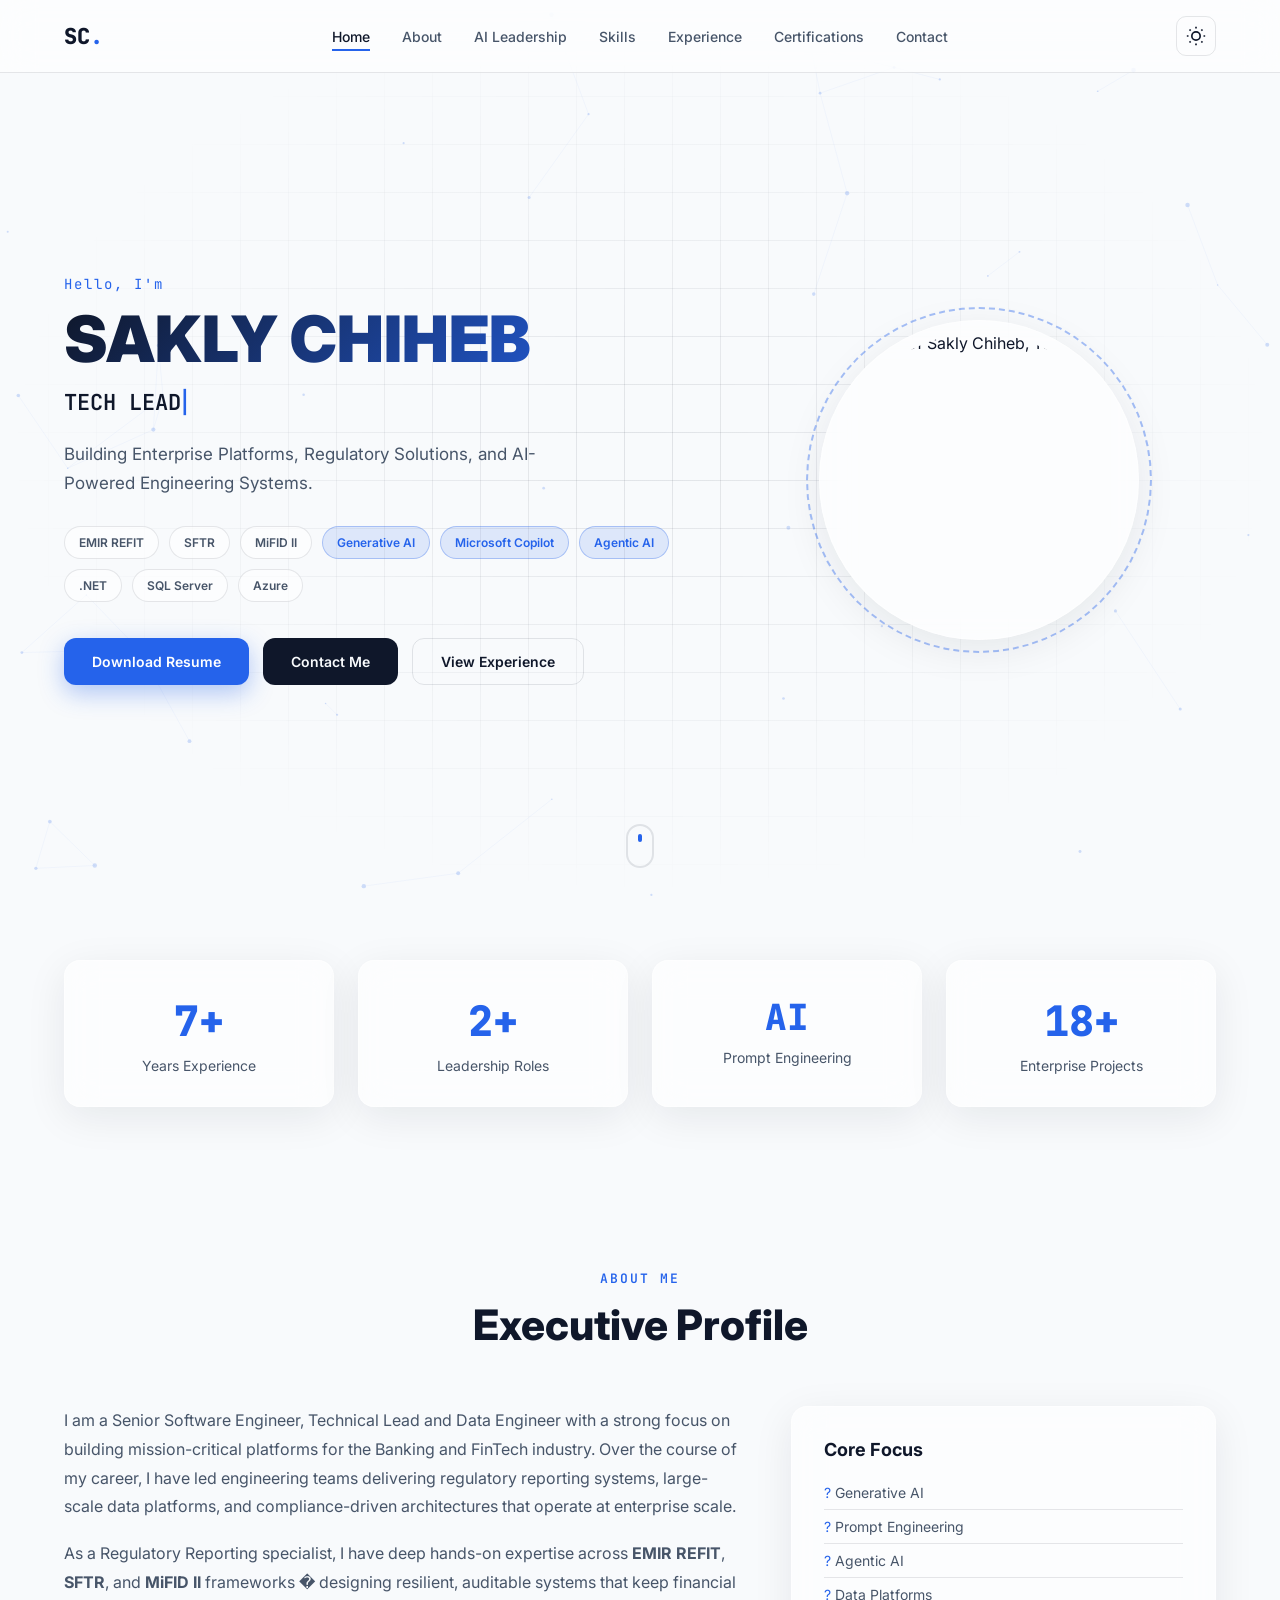
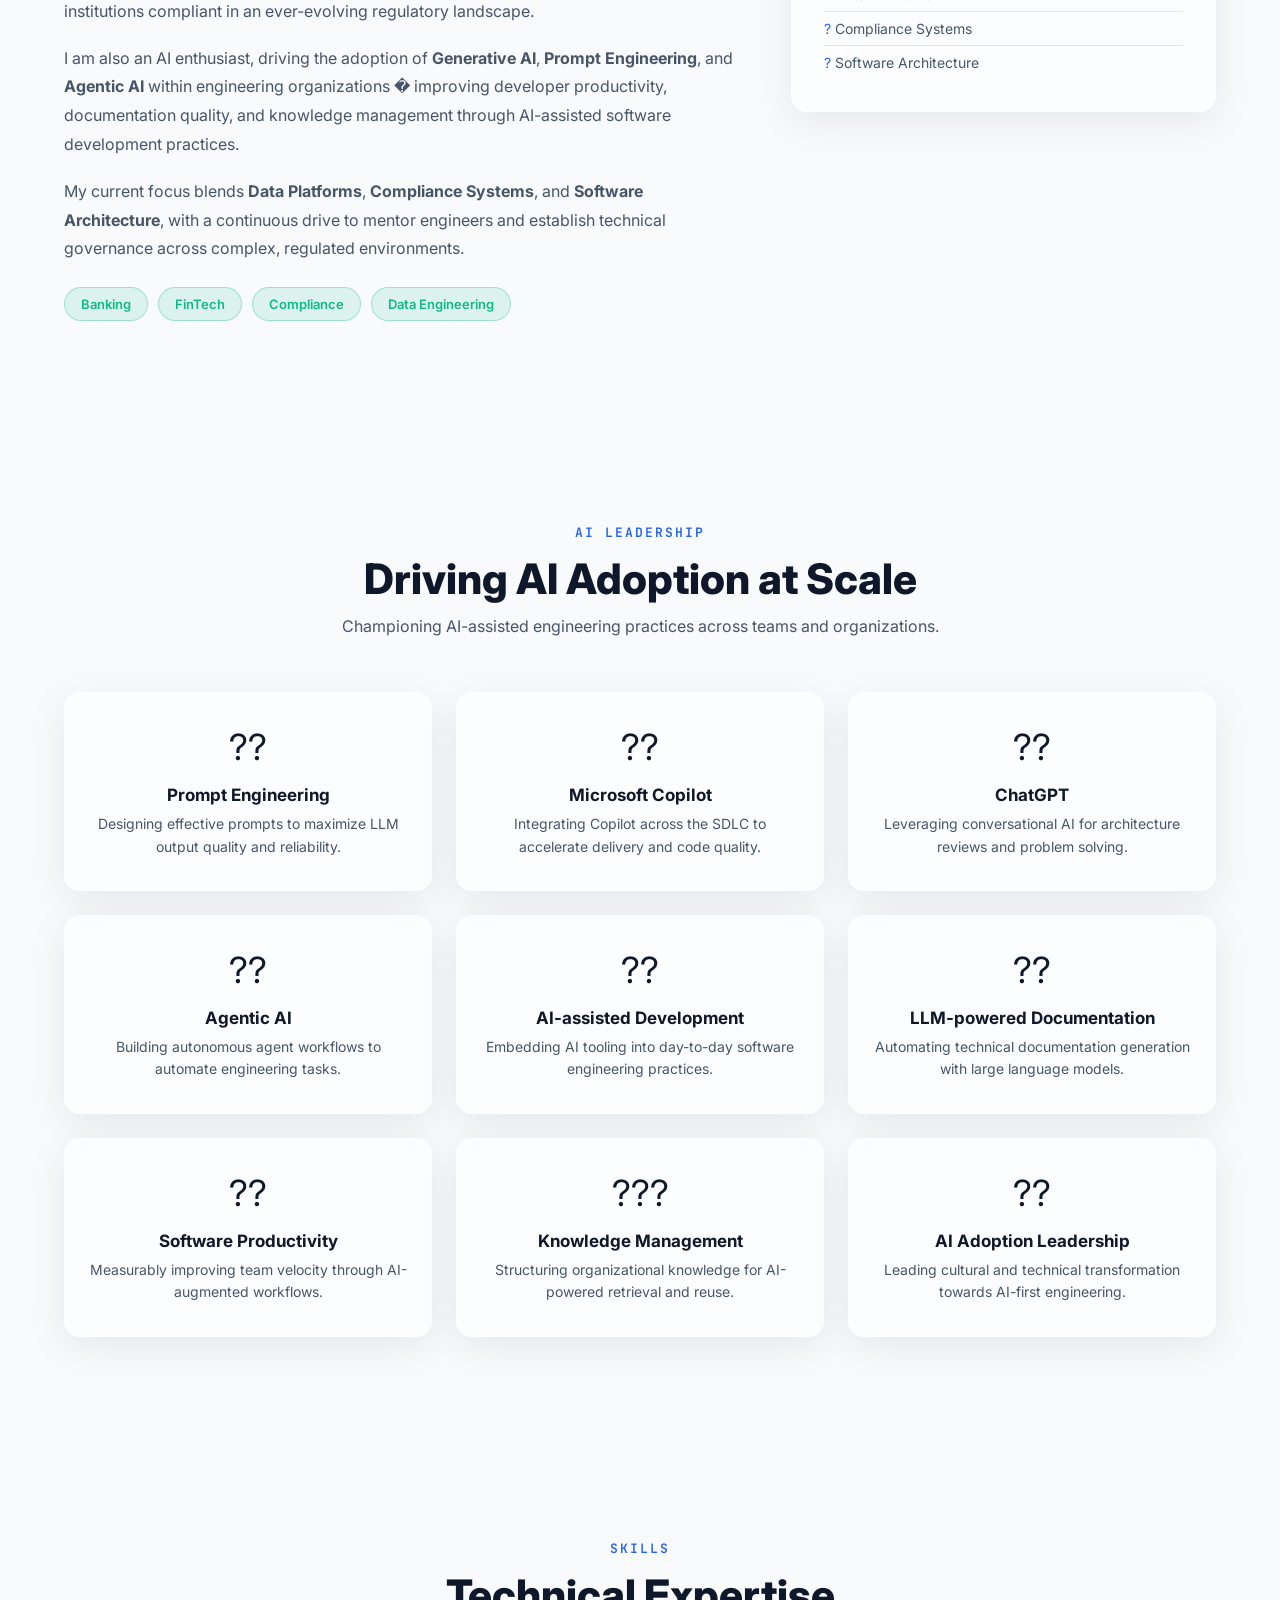
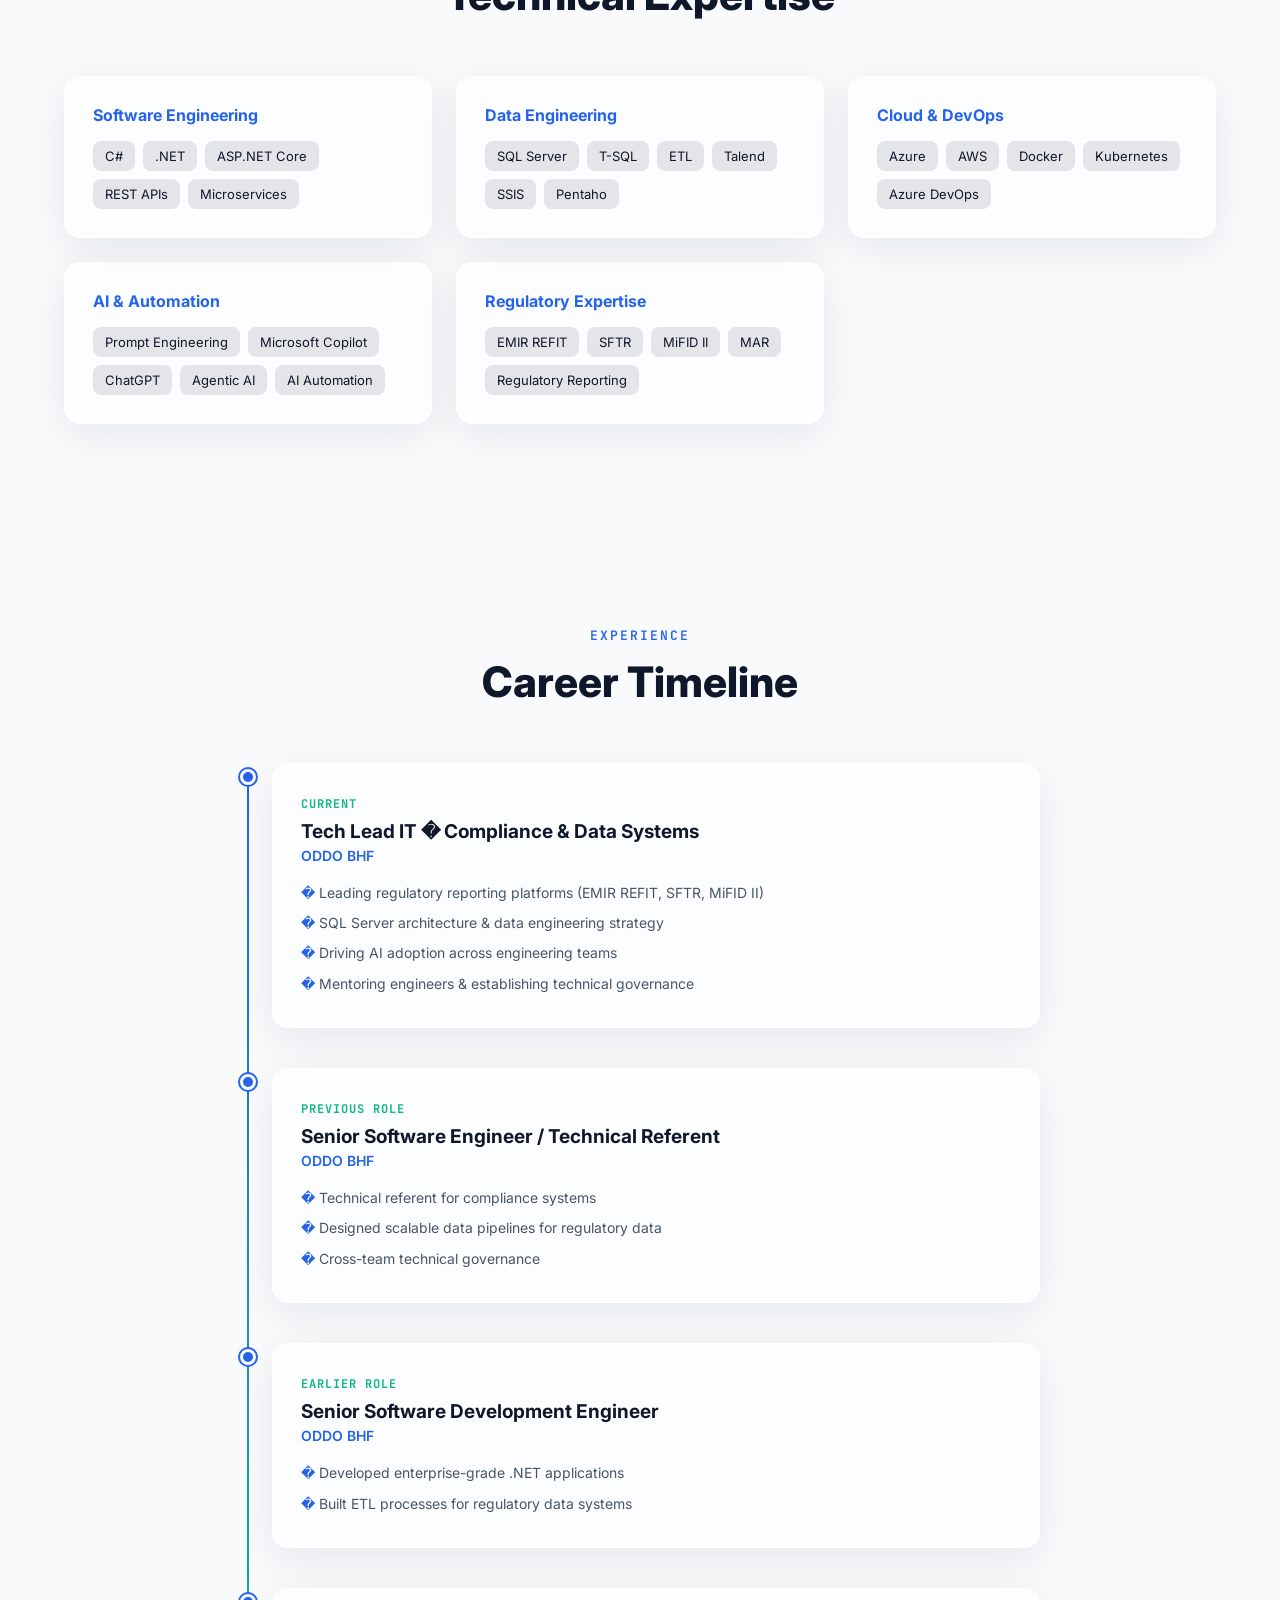
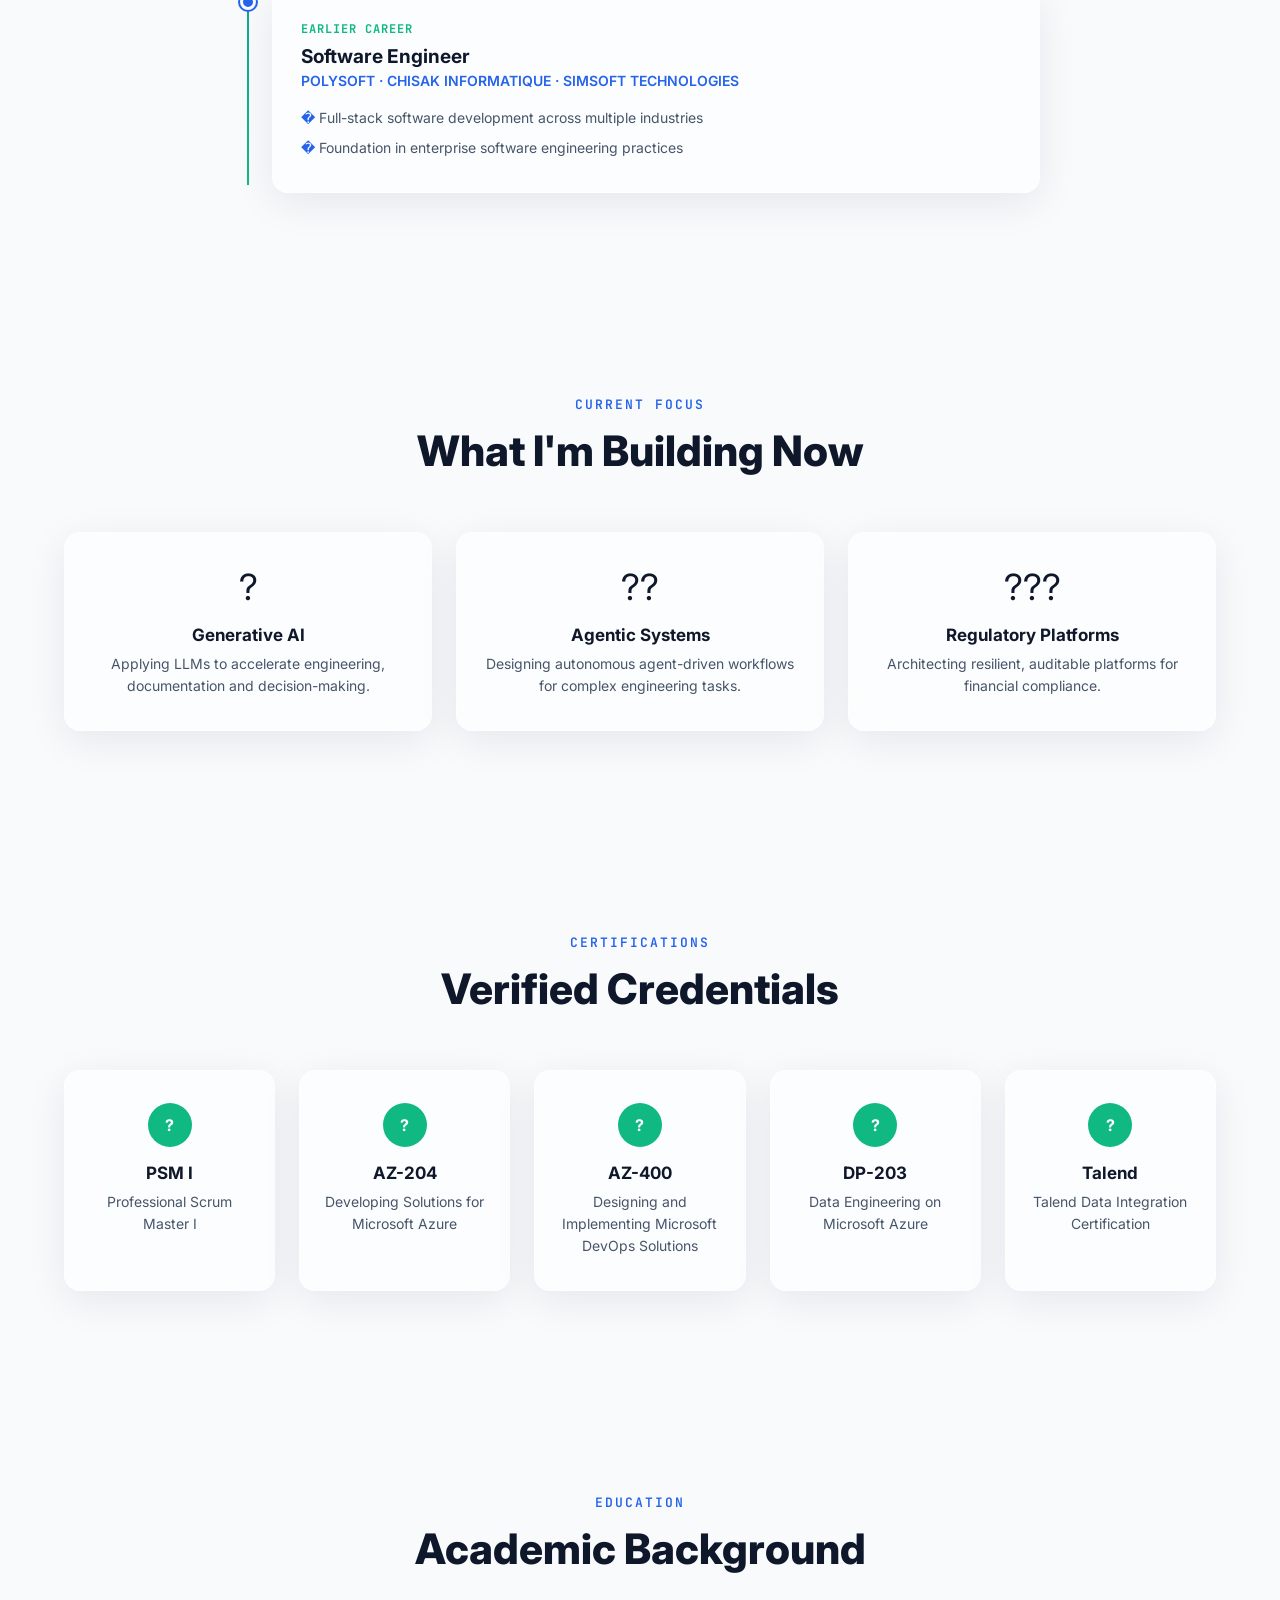
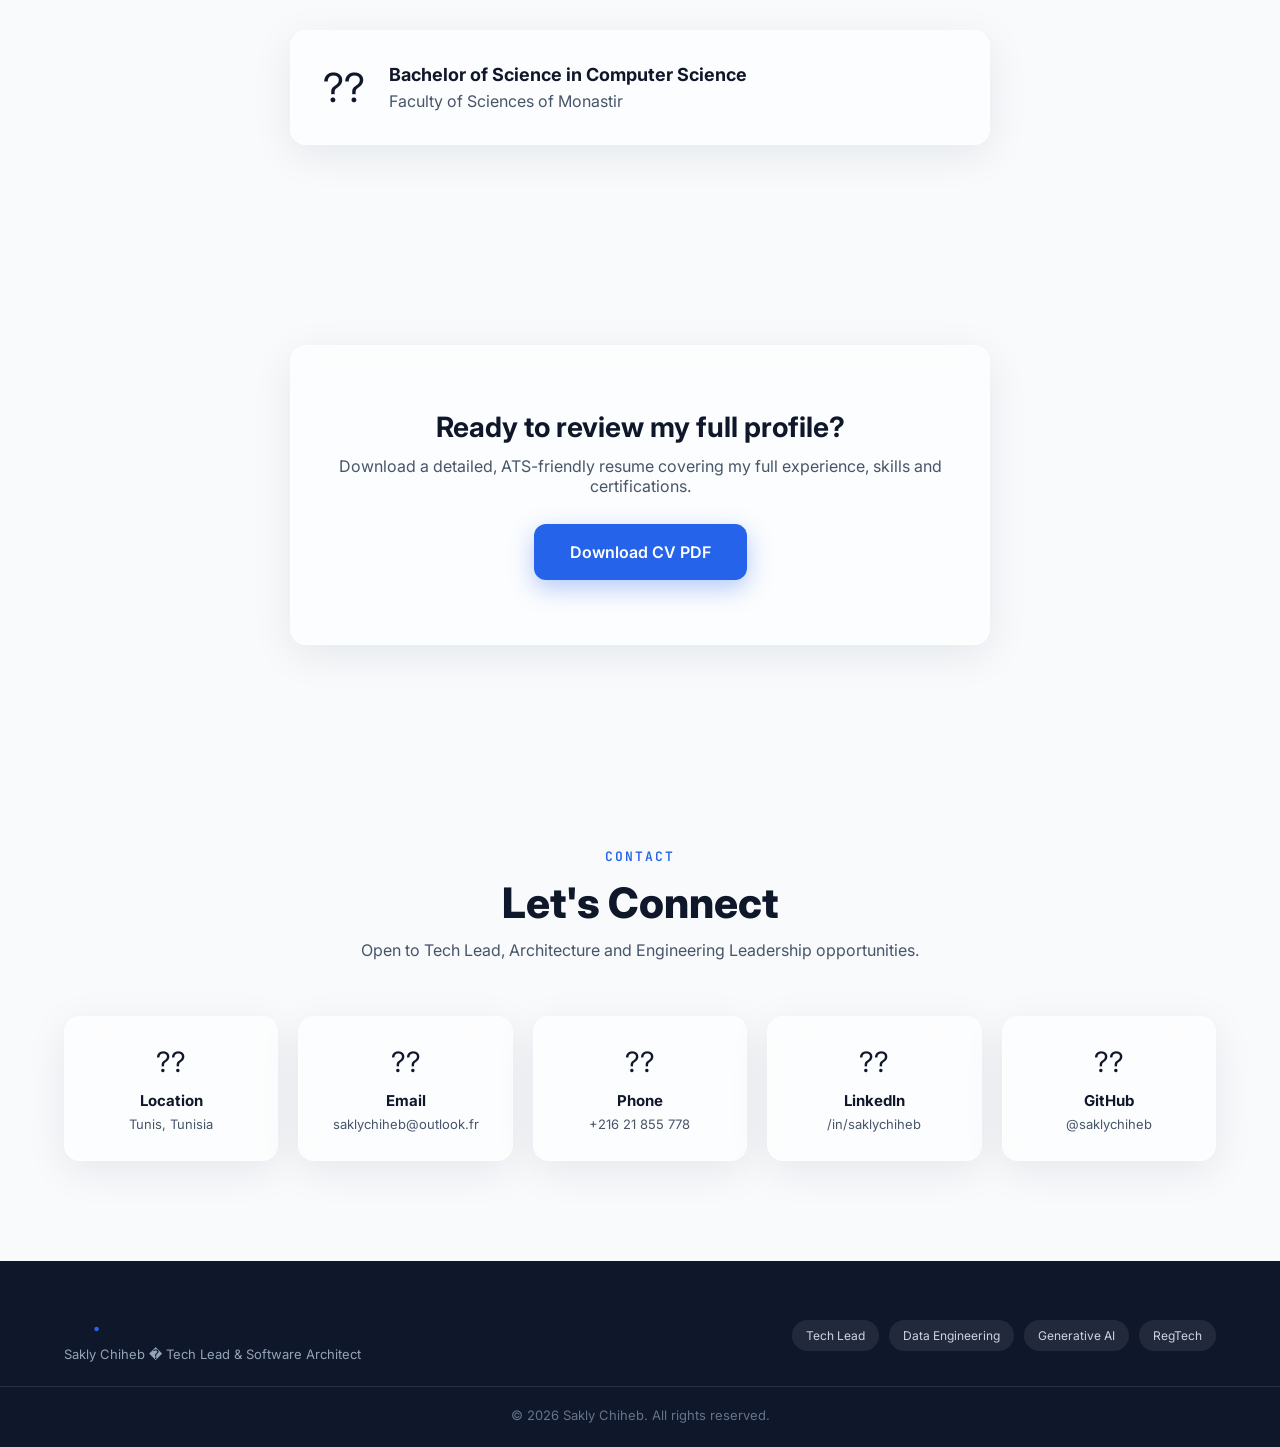
==== commit 1a5e2372: "update" ====
--- a/index.html
+++ b/index.html
@@ -1,3 +1,4 @@
+<!DOCTYPE html>
 <!DOCTYPE html>
 <html lang="en">
 <head>
@@ -8,20 +9,21 @@
 <meta name="keywords" content="Tech Lead, Software Architecture, Data Engineering, Regulatory Technology, RegTech, EMIR REFIT, SFTR, MiFID II, Generative AI, Agentic AI, .NET, SQL Server, Azure, Banking, FinTech" />
 <meta name="author" content="Sakly Chiheb" />
 <meta name="robots" content="index, follow" />
-<link rel="canonical" href="https://saklychiheb.github.io/" />
+<meta name="theme-color" content="#0F172A" />
+<link rel="canonical" href="https://chihebsakly.github.io/SaklyChiheb.github.io/" />
 
 <!-- Open Graph -->
 <meta property="og:type" content="website" />
 <meta property="og:title" content="Sakly Chiheb | Tech Lead � AI-Driven Software Engineering & RegTech" />
 <meta property="og:description" content="Building Enterprise Platforms, Regulatory Solutions, and AI-Powered Engineering Systems." />
-<meta property="og:image" content="assets/profile.jpg" />
-<meta property="og:url" content="https://saklychiheb.github.io/" />
+<meta property="og:image" content="https://chihebsakly.github.io/SaklyChiheb.github.io/assets/profile.jpg" />
+<meta property="og:url" content="https://chihebsakly.github.io/SaklyChiheb.github.io/" />
 
 <!-- Twitter -->
 <meta name="twitter:card" content="summary_large_image" />
 <meta name="twitter:title" content="Sakly Chiheb | Tech Lead � AI-Driven Software Engineering & RegTech" />
 <meta name="twitter:description" content="Senior Tech Lead � Data Engineering, Regulatory Technology & AI Leadership." />
-<meta name="twitter:image" content="assets/profile.jpg" />
+<meta name="twitter:image" content="https://chihebsakly.github.io/SaklyChiheb.github.io/assets/profile.jpg" />
 
 <link rel="icon" type="image/png" href="assets/favicon.png" />
 <link rel="preconnect" href="https://fonts.googleapis.com" />
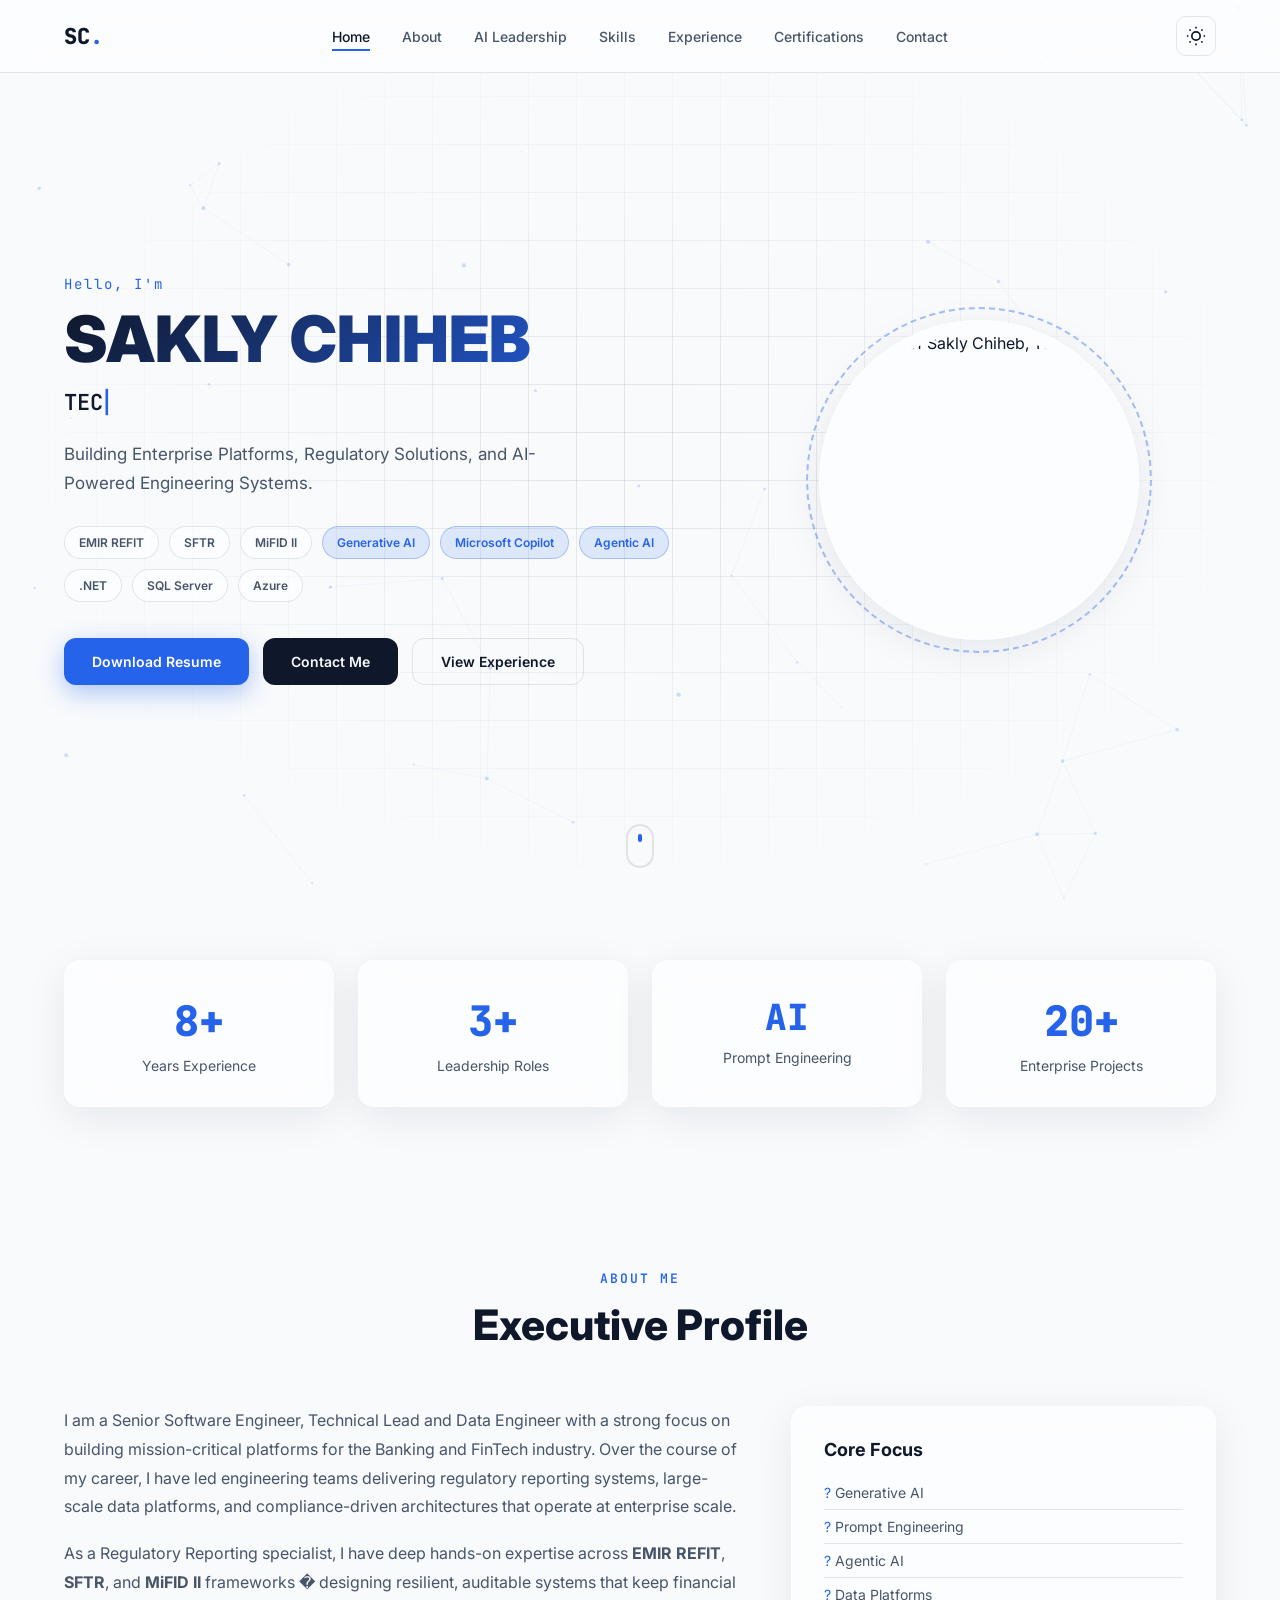
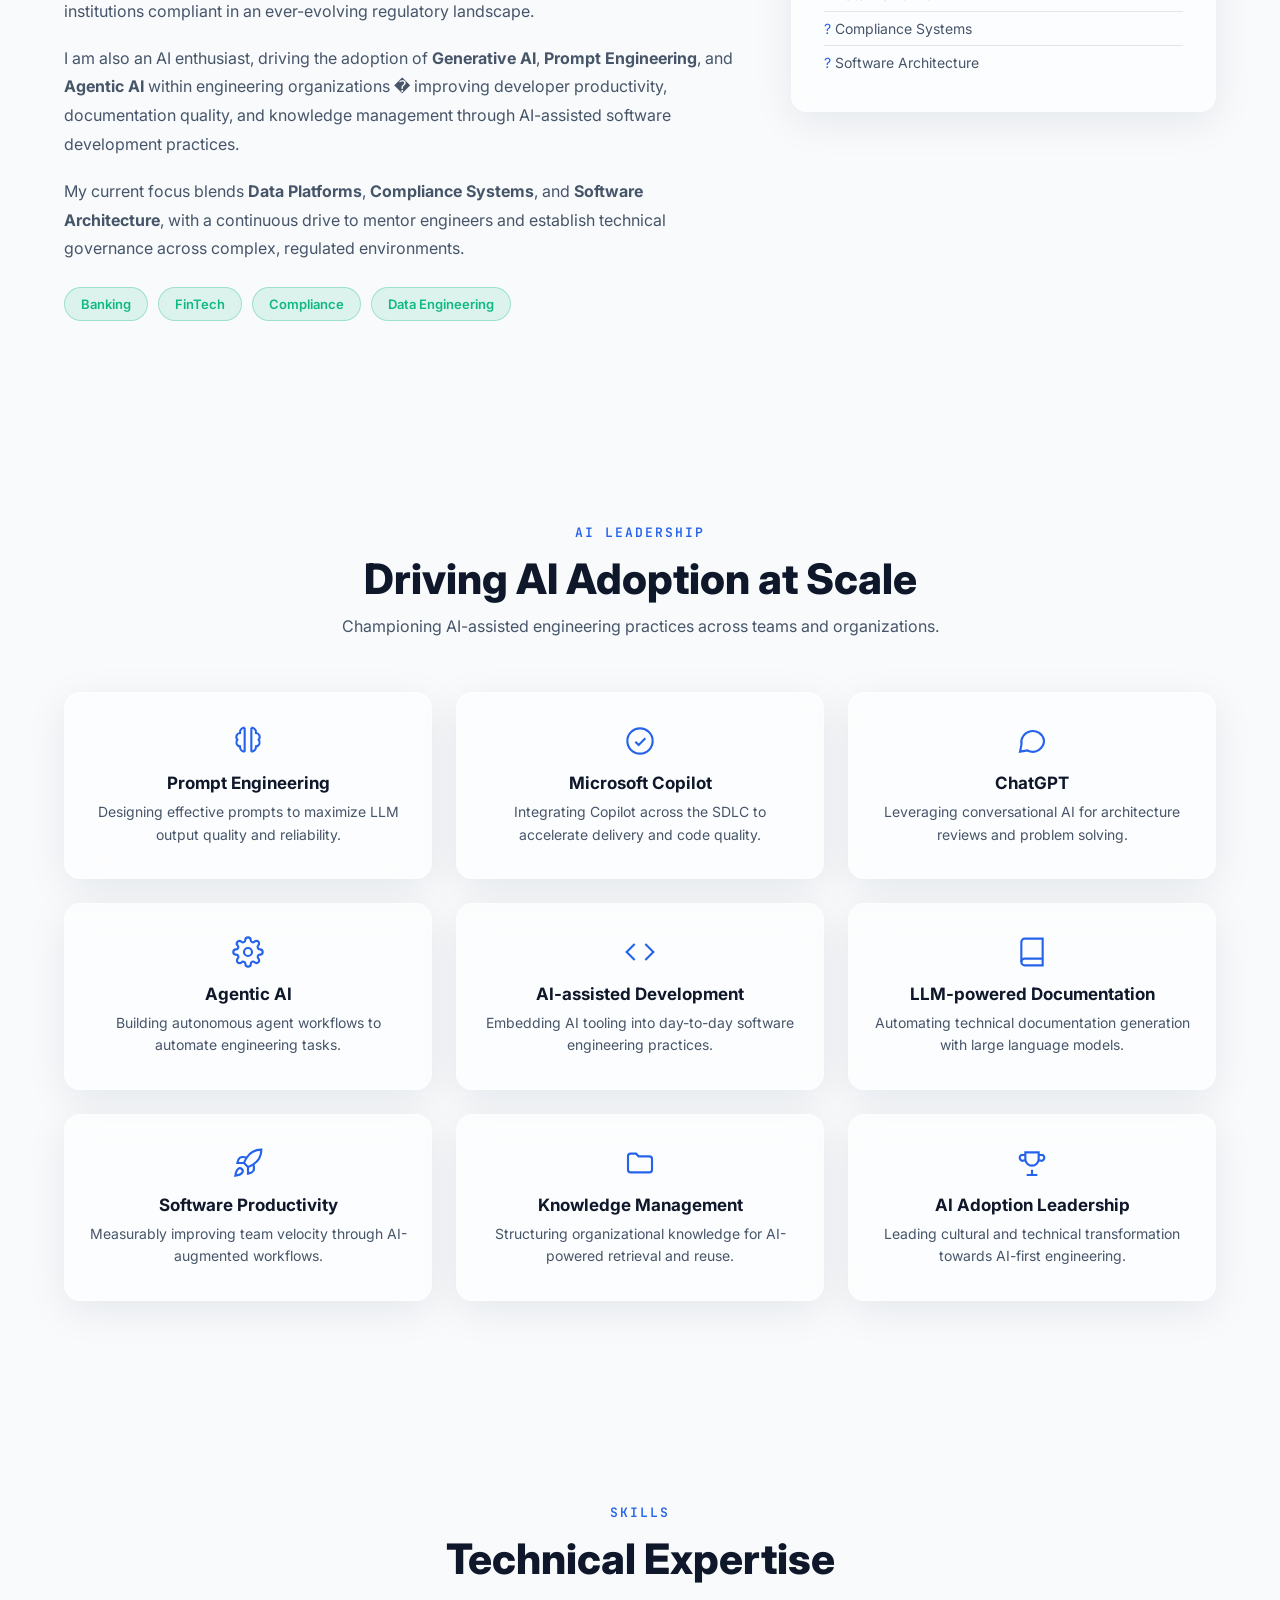
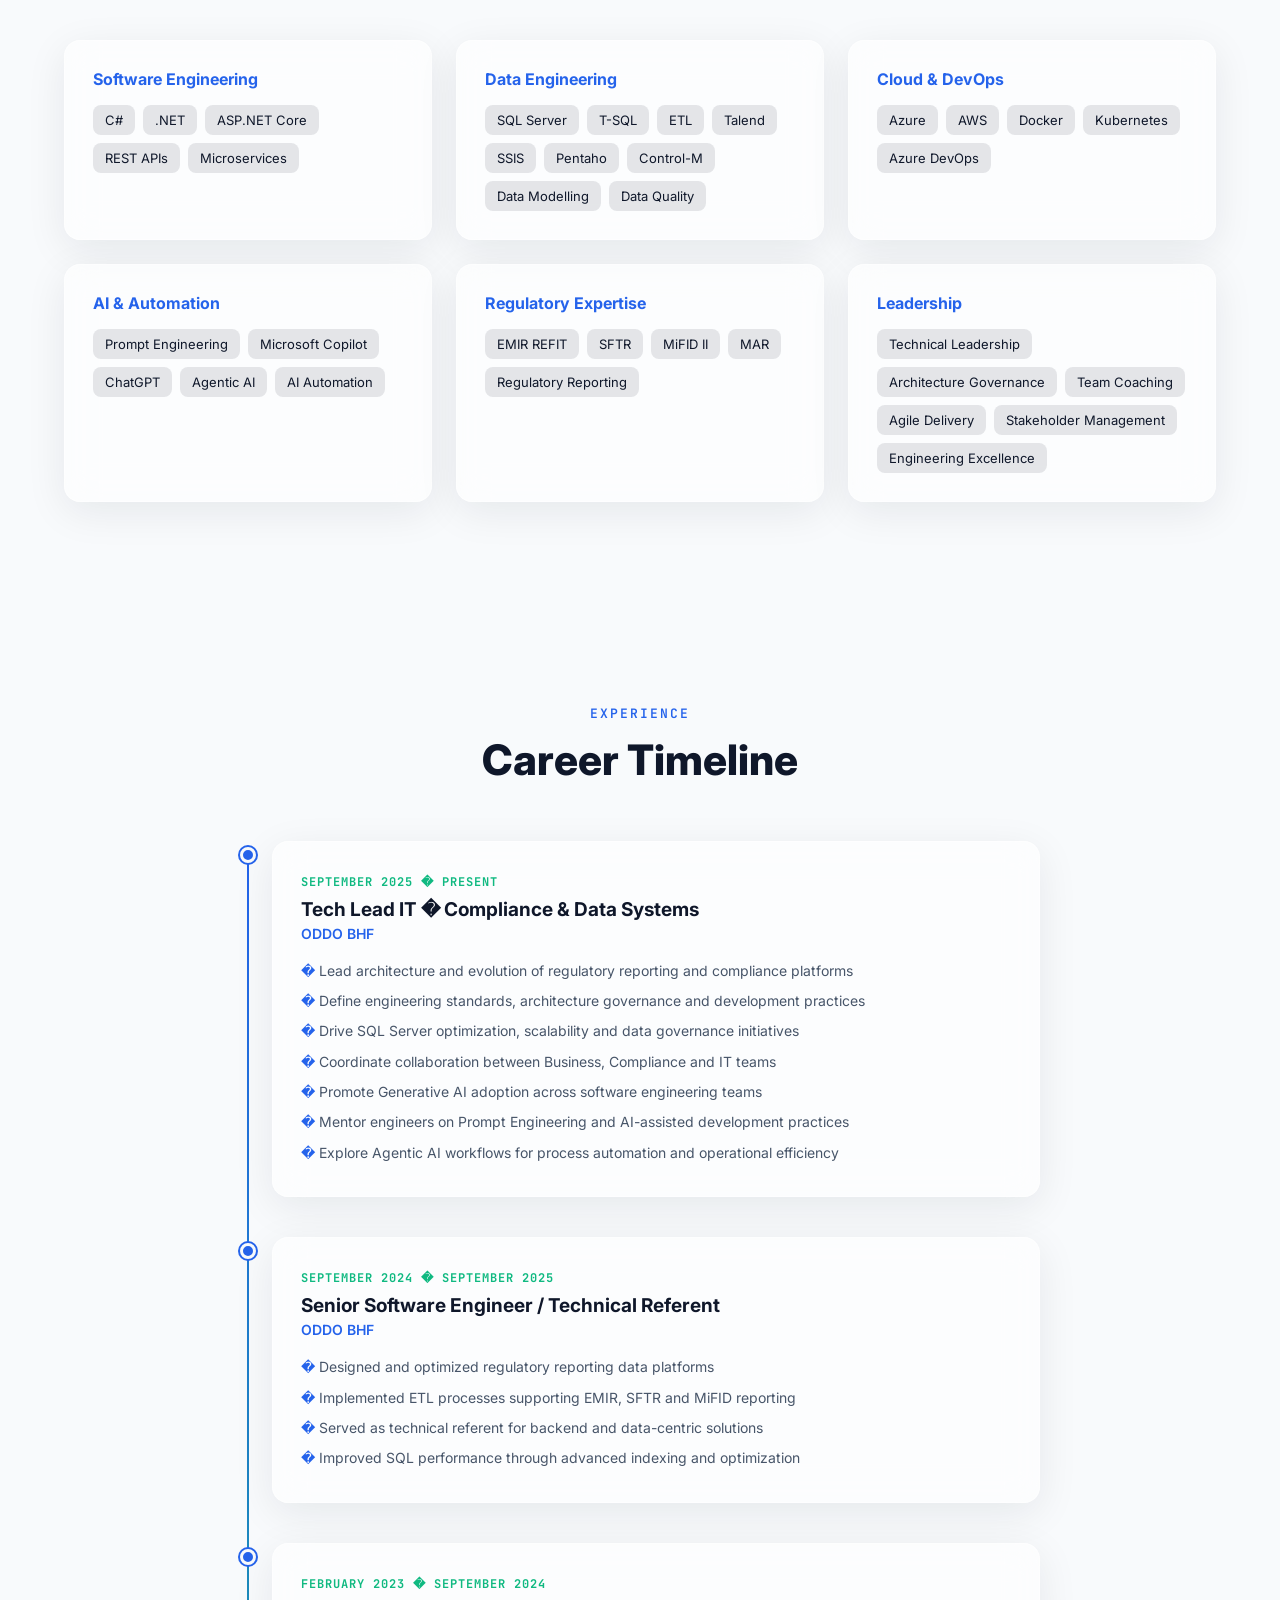
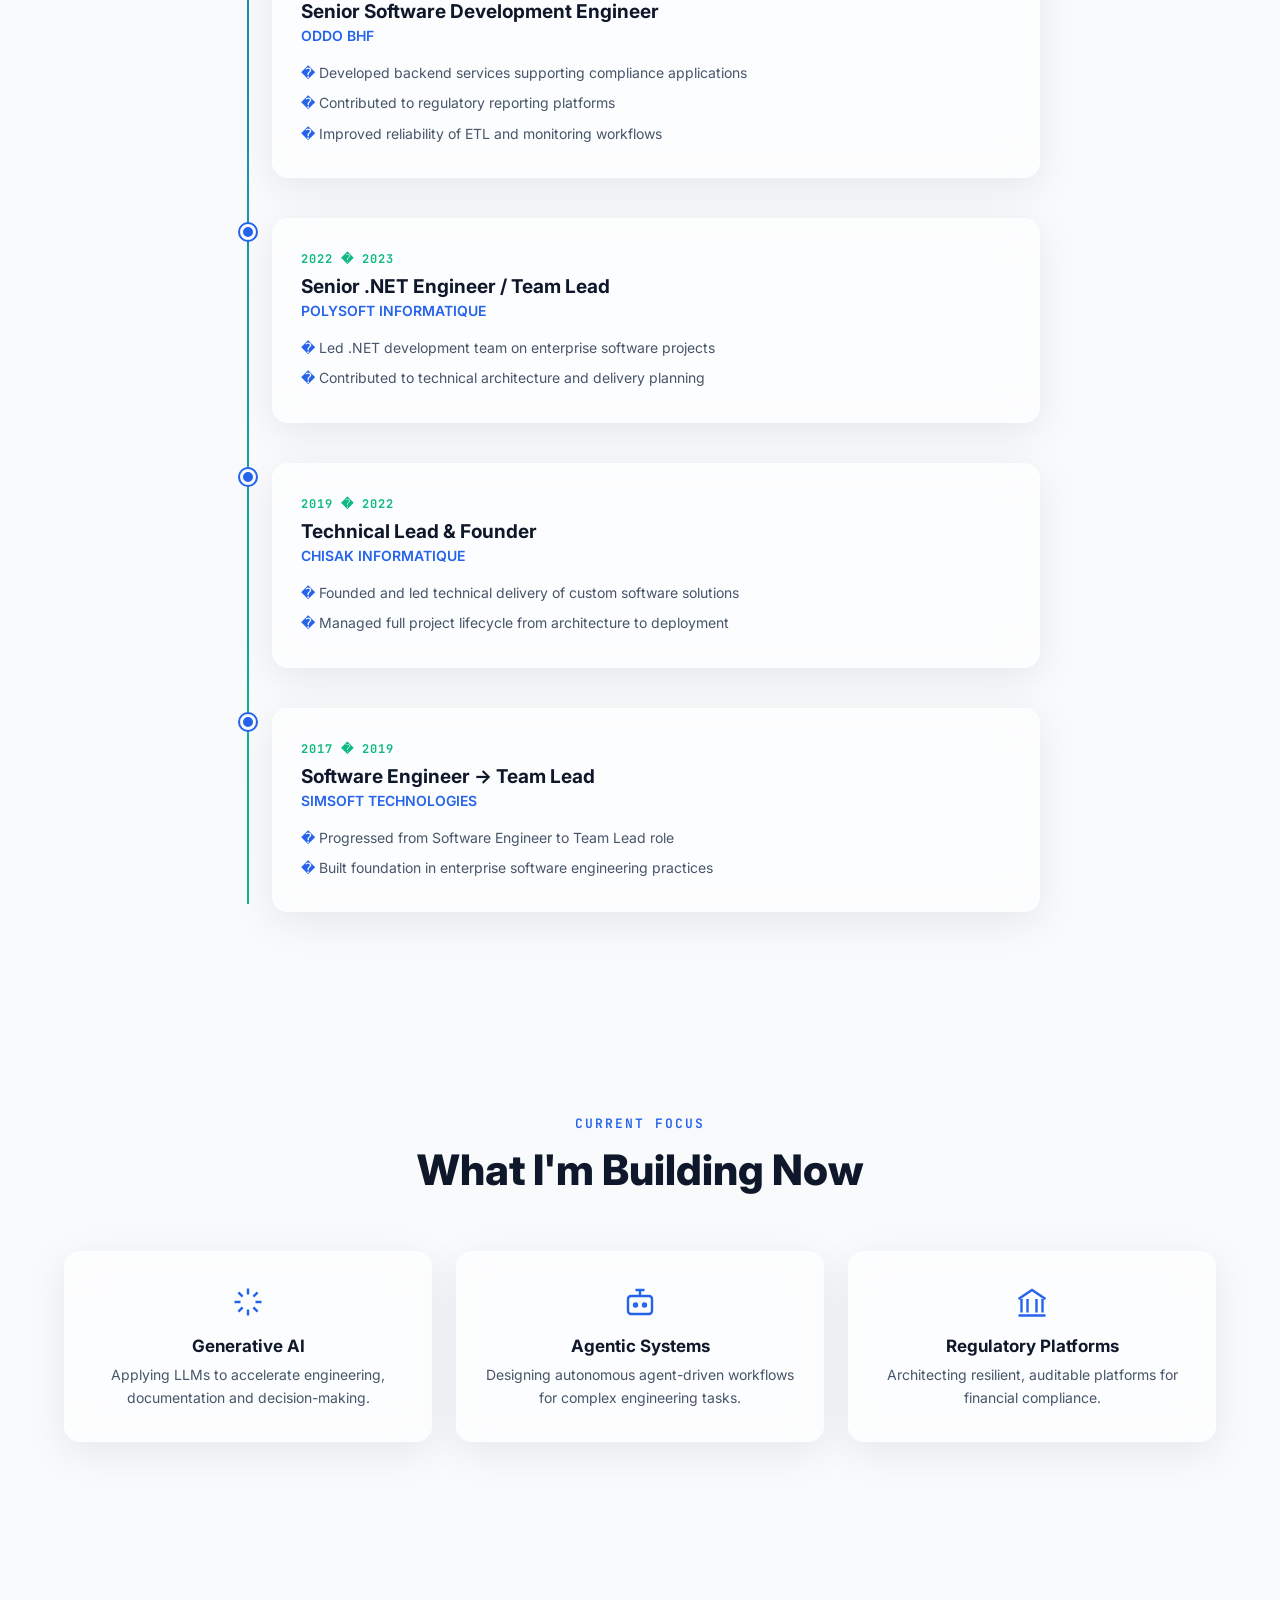
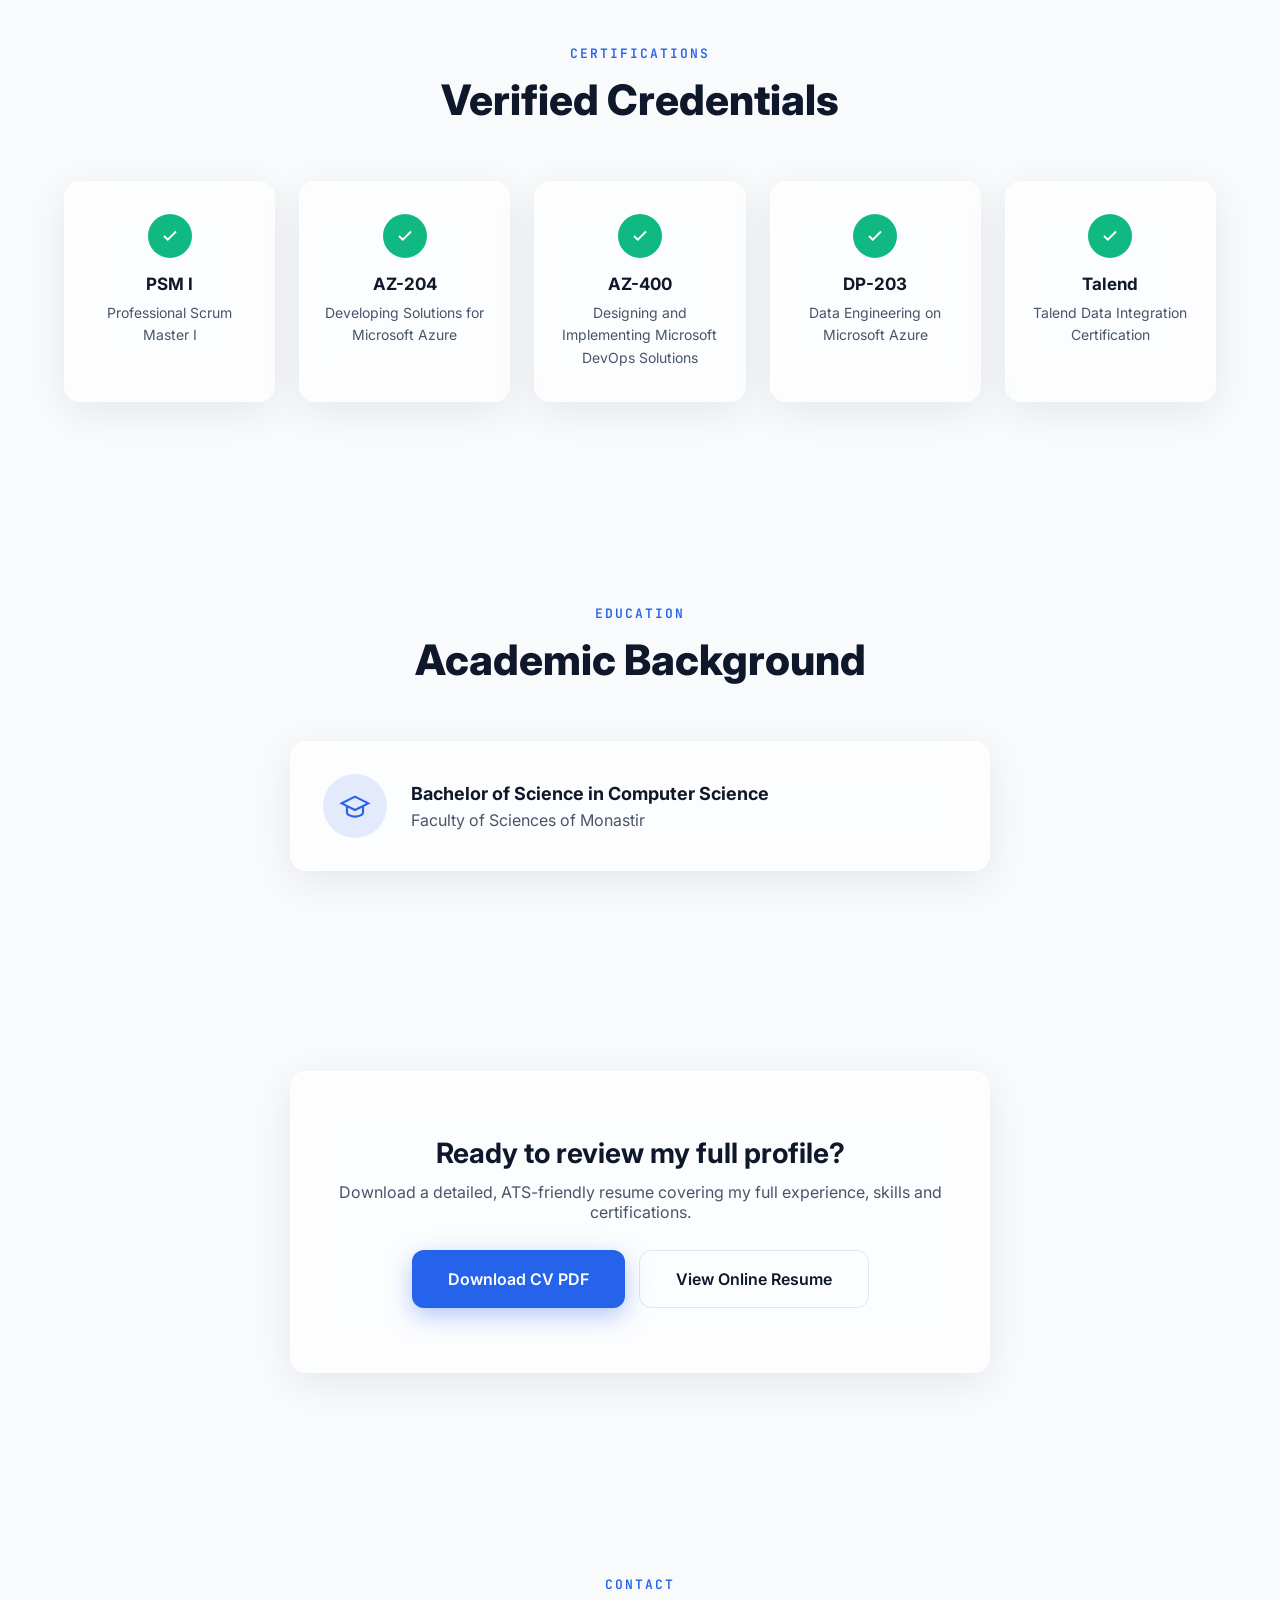
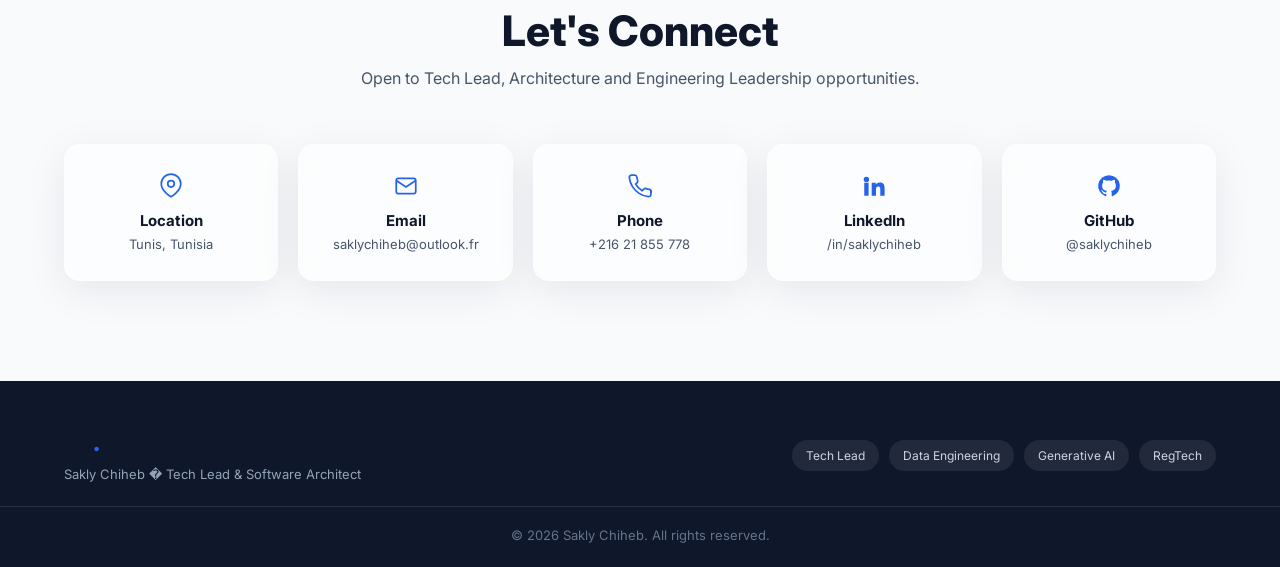
==== commit ca7cb9fb: "update" ====
--- a/index.html
+++ b/index.html
@@ -204,47 +204,47 @@
       </div>
       <div class="card-grid ai-grid">
         <div class="ai-card glass" data-animate="fade-up">
-          <div class="ai-icon">??</div>
+          <div class="ai-icon"><svg width="32" height="32" viewBox="0 0 24 24" fill="none" stroke="currentColor" stroke-width="1.6"><path d="M9.5 2a3.5 3.5 0 0 0-3.5 3.5V6a3 3 0 0 0-2 5 3 3 0 0 0 2 5v.5A3.5 3.5 0 0 0 9.5 20"/><path d="M14.5 2a3.5 3.5 0 0 1 3.5 3.5V6a3 3 0 0 1 2 5 3 3 0 0 1-2 5v.5A3.5 3.5 0 0 1 14.5 20"/><path d="M9.5 2v18M14.5 2v18"/></svg></div>
           <h3>Prompt Engineering</h3>
           <p>Designing effective prompts to maximize LLM output quality and reliability.</p>
         </div>
         <div class="ai-card glass" data-animate="fade-up" data-delay="50">
-          <div class="ai-icon">??</div>
+          <div class="ai-icon"><svg width="32" height="32" viewBox="0 0 24 24" fill="none" stroke="currentColor" stroke-width="1.6"><path d="M8.5 12.5l2.5 2.5 5-5"/><circle cx="12" cy="12" r="9.5"/></svg></div>
           <h3>Microsoft Copilot</h3>
           <p>Integrating Copilot across the SDLC to accelerate delivery and code quality.</p>
         </div>
         <div class="ai-card glass" data-animate="fade-up" data-delay="100">
-          <div class="ai-icon">??</div>
+          <div class="ai-icon"><svg width="32" height="32" viewBox="0 0 24 24" fill="none" stroke="currentColor" stroke-width="1.6"><path d="M21 11.5a8.5 8.5 0 0 1-12.4 7.6L3 20l1.1-5.3A8.5 8.5 0 1 1 21 11.5z"/></svg></div>
           <h3>ChatGPT</h3>
           <p>Leveraging conversational AI for architecture reviews and problem solving.</p>
         </div>
         <div class="ai-card glass" data-animate="fade-up" data-delay="150">
-          <div class="ai-icon">??</div>
+          <div class="ai-icon"><svg width="32" height="32" viewBox="0 0 24 24" fill="none" stroke="currentColor" stroke-width="1.6"><circle cx="12" cy="12" r="3"/><path d="M19.4 15a1.65 1.65 0 0 0 .33 1.82l.06.06a2 2 0 1 1-2.83 2.83l-.06-.06a1.65 1.65 0 0 0-1.82-.33 1.65 1.65 0 0 0-1 1.51V21a2 2 0 0 1-4 0v-.09A1.65 1.65 0 0 0 9 19.4a1.65 1.65 0 0 0-1.82.33l-.06.06a2 2 0 1 1-2.83-2.83l.06-.06A1.65 1.65 0 0 0 4.68 15a1.65 1.65 0 0 0-1.51-1H3a2 2 0 0 1 0-4h.09A1.65 1.65 0 0 0 4.6 9a1.65 1.65 0 0 0-.33-1.82l-.06-.06a2 2 0 1 1 2.83-2.83l.06.06A1.65 1.65 0 0 0 9 4.6a1.65 1.65 0 0 0 1-1.51V3a2 2 0 0 1 4 0v.09a1.65 1.65 0 0 0 1 1.51 1.65 1.65 0 0 0 1.82-.33l.06-.06a2 2 0 1 1 2.83 2.83l-.06.06A1.65 1.65 0 0 0 19.4 9a1.65 1.65 0 0 0 1.51 1H21a2 2 0 0 1 0 4h-.09a1.65 1.65 0 0 0-1.51 1z"/></svg></div>
           <h3>Agentic AI</h3>
           <p>Building autonomous agent workflows to automate engineering tasks.</p>
         </div>
         <div class="ai-card glass" data-animate="fade-up" data-delay="200">
-          <div class="ai-icon">??</div>
+          <div class="ai-icon"><svg width="32" height="32" viewBox="0 0 24 24" fill="none" stroke="currentColor" stroke-width="1.6"><path d="M16 18L22 12L16 6M8 6L2 12L8 18"/></svg></div>
           <h3>AI-assisted Development</h3>
           <p>Embedding AI tooling into day-to-day software engineering practices.</p>
         </div>
         <div class="ai-card glass" data-animate="fade-up" data-delay="250">
-          <div class="ai-icon">??</div>
+          <div class="ai-icon"><svg width="32" height="32" viewBox="0 0 24 24" fill="none" stroke="currentColor" stroke-width="1.6"><path d="M4 19.5A2.5 2.5 0 0 1 6.5 17H20"/><path d="M6.5 2H20v20H6.5A2.5 2.5 0 0 1 4 19.5v-15A2.5 2.5 0 0 1 6.5 2z"/></svg></div>
           <h3>LLM-powered Documentation</h3>
           <p>Automating technical documentation generation with large language models.</p>
         </div>
         <div class="ai-card glass" data-animate="fade-up" data-delay="300">
-          <div class="ai-icon">??</div>
+          <div class="ai-icon"><svg width="32" height="32" viewBox="0 0 24 24" fill="none" stroke="currentColor" stroke-width="1.6"><path d="M4.5 16.5c-1.5 1.26-2 5-2 5s3.74-.5 5-2c.71-.84.7-2.13-.09-2.91a2.18 2.18 0 0 0-2.91-.09z"/><path d="M12 15l-3-3a22 22 0 0 1 2-3.95A12.88 12.88 0 0 1 22 2c0 2.72-.78 7.5-6 11a22.35 22.35 0 0 1-4 2z"/><path d="M9 12H4s.55-3.03 2-4c1.62-1.08 5 0 5 0M12 15v5s3.03-.55 4-2c1.08-1.62 0-5 0-5"/></svg></div>
           <h3>Software Productivity</h3>
           <p>Measurably improving team velocity through AI-augmented workflows.</p>
         </div>
         <div class="ai-card glass" data-animate="fade-up" data-delay="350">
-          <div class="ai-icon">???</div>
+          <div class="ai-icon"><svg width="32" height="32" viewBox="0 0 24 24" fill="none" stroke="currentColor" stroke-width="1.6"><path d="M3 7a2 2 0 0 1 2-2h4l2 2h8a2 2 0 0 1 2 2v8a2 2 0 0 1-2 2H5a2 2 0 0 1-2-2V7z"/></svg></div>
           <h3>Knowledge Management</h3>
           <p>Structuring organizational knowledge for AI-powered retrieval and reuse.</p>
         </div>
         <div class="ai-card glass" data-animate="fade-up" data-delay="400">
-          <div class="ai-icon">??</div>
+          <div class="ai-icon"><svg width="32" height="32" viewBox="0 0 24 24" fill="none" stroke="currentColor" stroke-width="1.6"><path d="M8 21h8M12 17v4M7 4h10v5a5 5 0 0 1-10 0V4z"/><path d="M7 6H4a2 2 0 0 0 2 4h1M17 6h3a2 2 0 0 1-2 4h-1"/></svg></div>
           <h3>AI Adoption Leadership</h3>
           <p>Leading cultural and technical transformation towards AI-first engineering.</p>
         </div>
@@ -269,7 +269,7 @@
         <div class="skill-group glass" data-animate="fade-up" data-delay="50">
           <h3>Data Engineering</h3>
           <div class="skill-tags">
-            <span>SQL Server</span><span>T-SQL</span><span>ETL</span><span>Talend</span><span>SSIS</span><span>Pentaho</span>
+            <span>SQL Server</span><span>T-SQL</span><span>ETL</span><span>Talend</span><span>SSIS</span><span>Pentaho</span><span>Control-M</span><span>Data Modelling</span><span>Data Quality</span>
           </div>
         </div>
         <div class="skill-group glass" data-animate="fade-up" data-delay="100">
@@ -290,6 +290,12 @@
             <span>EMIR REFIT</span><span>SFTR</span><span>MiFID II</span><span>MAR</span><span>Regulatory Reporting</span>
           </div>
         </div>
+        <div class="skill-group glass" data-animate="fade-up" data-delay="250">
+          <h3>Leadership</h3>
+          <div class="skill-tags">
+            <span>Technical Leadership</span><span>Architecture Governance</span><span>Team Coaching</span><span>Agile Delivery</span><span>Stakeholder Management</span><span>Engineering Excellence</span>
+          </div>
+        </div>
       </div>
     </div>
   </section>
@@ -305,51 +311,80 @@
         <div class="timeline-item" data-animate="fade-up">
           <div class="timeline-dot"></div>
           <div class="timeline-content glass">
-            <span class="timeline-date">Current</span>
+            <span class="timeline-date">September 2025 � Present</span>
             <h3>Tech Lead IT � Compliance &amp; Data Systems</h3>
             <h4>ODDO BHF</h4>
             <ul>
-              <li>Leading regulatory reporting platforms (EMIR REFIT, SFTR, MiFID II)</li>
-              <li>SQL Server architecture &amp; data engineering strategy</li>
-              <li>Driving AI adoption across engineering teams</li>
-              <li>Mentoring engineers &amp; establishing technical governance</li>
+              <li>Lead architecture and evolution of regulatory reporting and compliance platforms</li>
+              <li>Define engineering standards, architecture governance and development practices</li>
+              <li>Drive SQL Server optimization, scalability and data governance initiatives</li>
+              <li>Coordinate collaboration between Business, Compliance and IT teams</li>
+              <li>Promote Generative AI adoption across software engineering teams</li>
+              <li>Mentor engineers on Prompt Engineering and AI-assisted development practices</li>
+              <li>Explore Agentic AI workflows for process automation and operational efficiency</li>
             </ul>
           </div>
         </div>
         <div class="timeline-item" data-animate="fade-up">
           <div class="timeline-dot"></div>
           <div class="timeline-content glass">
-            <span class="timeline-date">Previous Role</span>
+            <span class="timeline-date">September 2024 � September 2025</span>
             <h3>Senior Software Engineer / Technical Referent</h3>
             <h4>ODDO BHF</h4>
             <ul>
-              <li>Technical referent for compliance systems</li>
-              <li>Designed scalable data pipelines for regulatory data</li>
-              <li>Cross-team technical governance</li>
+              <li>Designed and optimized regulatory reporting data platforms</li>
+              <li>Implemented ETL processes supporting EMIR, SFTR and MiFID reporting</li>
+              <li>Served as technical referent for backend and data-centric solutions</li>
+              <li>Improved SQL performance through advanced indexing and optimization</li>
             </ul>
           </div>
         </div>
         <div class="timeline-item" data-animate="fade-up">
           <div class="timeline-dot"></div>
           <div class="timeline-content glass">
-            <span class="timeline-date">Earlier Role</span>
+            <span class="timeline-date">February 2023 � September 2024</span>
             <h3>Senior Software Development Engineer</h3>
             <h4>ODDO BHF</h4>
             <ul>
-              <li>Developed enterprise-grade .NET applications</li>
-              <li>Built ETL processes for regulatory data systems</li>
+              <li>Developed backend services supporting compliance applications</li>
+              <li>Contributed to regulatory reporting platforms</li>
+              <li>Improved reliability of ETL and monitoring workflows</li>
             </ul>
           </div>
         </div>
         <div class="timeline-item" data-animate="fade-up">
           <div class="timeline-dot"></div>
           <div class="timeline-content glass">
-            <span class="timeline-date">Earlier Career</span>
-            <h3>Software Engineer</h3>
-            <h4>POLYSOFT &middot; CHISAK INFORMATIQUE &middot; SIMSOFT TECHNOLOGIES</h4>
-            <ul>
-              <li>Full-stack software development across multiple industries</li>
-              <li>Foundation in enterprise software engineering practices</li>
+            <span class="timeline-date">2022 � 2023</span>
+            <h3>Senior .NET Engineer / Team Lead</h3>
+            <h4>POLYSOFT INFORMATIQUE</h4>
+            <ul>
+              <li>Led .NET development team on enterprise software projects</li>
+              <li>Contributed to technical architecture and delivery planning</li>
+            </ul>
+          </div>
+        </div>
+        <div class="timeline-item" data-animate="fade-up">
+          <div class="timeline-dot"></div>
+          <div class="timeline-content glass">
+            <span class="timeline-date">2019 � 2022</span>
+            <h3>Technical Lead &amp; Founder</h3>
+            <h4>CHISAK INFORMATIQUE</h4>
+            <ul>
+              <li>Founded and led technical delivery of custom software solutions</li>
+              <li>Managed full project lifecycle from architecture to deployment</li>
+            </ul>
+          </div>
+        </div>
+        <div class="timeline-item" data-animate="fade-up">
+          <div class="timeline-dot"></div>
+          <div class="timeline-content glass">
+            <span class="timeline-date">2017 � 2019</span>
+            <h3>Software Engineer &rarr; Team Lead</h3>
+            <h4>SIMSOFT TECHNOLOGIES</h4>
+            <ul>
+              <li>Progressed from Software Engineer to Team Lead role</li>
+              <li>Built foundation in enterprise software engineering practices</li>
             </ul>
           </div>
         </div>
@@ -366,17 +401,17 @@
       </div>
       <div class="card-grid focus-grid">
         <div class="focus-card glass" data-animate="fade-up">
-          <div class="focus-icon">?</div>
+          <div class="focus-icon"><svg width="36" height="36" viewBox="0 0 24 24" fill="none" stroke="currentColor" stroke-width="1.6"><path d="M12 3v4M12 17v4M3 12h4M17 12h4M5.6 5.6l2.8 2.8M15.6 15.6l2.8 2.8M5.6 18.4l2.8-2.8M15.6 8.4l2.8-2.8"/></svg></div>
           <h3>Generative AI</h3>
           <p>Applying LLMs to accelerate engineering, documentation and decision-making.</p>
         </div>
         <div class="focus-card glass" data-animate="fade-up" data-delay="100">
-          <div class="focus-icon">??</div>
+          <div class="focus-icon"><svg width="36" height="36" viewBox="0 0 24 24" fill="none" stroke="currentColor" stroke-width="1.6"><rect x="4" y="8" width="16" height="12" rx="2"/><path d="M12 8V4M9 4h6"/><circle cx="9" cy="14" r="1"/><circle cx="15" cy="14" r="1"/></svg></div>
           <h3>Agentic Systems</h3>
           <p>Designing autonomous agent-driven workflows for complex engineering tasks.</p>
         </div>
         <div class="focus-card glass" data-animate="fade-up" data-delay="200">
-          <div class="focus-icon">???</div>
+          <div class="focus-icon"><svg width="36" height="36" viewBox="0 0 24 24" fill="none" stroke="currentColor" stroke-width="1.6"><path d="M3 10l9-6 9 6M5 10v9M19 10v9M9 10v9M15 10v9M3 21h18"/></svg></div>
           <h3>Regulatory Platforms</h3>
           <p>Architecting resilient, auditable platforms for financial compliance.</p>
         </div>
@@ -393,27 +428,27 @@
       </div>
       <div class="card-grid cert-grid">
         <div class="cert-card glass" data-animate="fade-up">
-          <div class="cert-badge">?</div>
+          <div class="cert-badge"><svg width="18" height="18" viewBox="0 0 24 24" fill="none" stroke="#fff" stroke-width="2.5"><path d="M20 6L9 17l-5-5"/></svg></div>
           <h3>PSM I</h3>
           <p>Professional Scrum Master I</p>
         </div>
         <div class="cert-card glass" data-animate="fade-up" data-delay="50">
-          <div class="cert-badge">?</div>
+          <div class="cert-badge"><svg width="18" height="18" viewBox="0 0 24 24" fill="none" stroke="#fff" stroke-width="2.5"><path d="M20 6L9 17l-5-5"/></svg></div>
           <h3>AZ-204</h3>
           <p>Developing Solutions for Microsoft Azure</p>
         </div>
         <div class="cert-card glass" data-animate="fade-up" data-delay="100">
-          <div class="cert-badge">?</div>
+          <div class="cert-badge"><svg width="18" height="18" viewBox="0 0 24 24" fill="none" stroke="#fff" stroke-width="2.5"><path d="M20 6L9 17l-5-5"/></svg></div>
           <h3>AZ-400</h3>
           <p>Designing and Implementing Microsoft DevOps Solutions</p>
         </div>
         <div class="cert-card glass" data-animate="fade-up" data-delay="150">
-          <div class="cert-badge">?</div>
+          <div class="cert-badge"><svg width="18" height="18" viewBox="0 0 24 24" fill="none" stroke="#fff" stroke-width="2.5"><path d="M20 6L9 17l-5-5"/></svg></div>
           <h3>DP-203</h3>
           <p>Data Engineering on Microsoft Azure</p>
         </div>
         <div class="cert-card glass" data-animate="fade-up" data-delay="200">
-          <div class="cert-badge">?</div>
+          <div class="cert-badge"><svg width="18" height="18" viewBox="0 0 24 24" fill="none" stroke="#fff" stroke-width="2.5"><path d="M20 6L9 17l-5-5"/></svg></div>
           <h3>Talend</h3>
           <p>Talend Data Integration Certification</p>
         </div>
@@ -429,7 +464,7 @@
         <h2 class="section-title">Academic Background</h2>
       </div>
       <div class="education-card glass" data-animate="fade-up">
-        <div class="edu-icon">??</div>
+        <div class="edu-icon"><svg width="32" height="32" viewBox="0 0 24 24" fill="none" stroke="currentColor" stroke-width="1.6"><path d="M22 10L12 5 2 10l10 5 10-5z"/><path d="M6 12v5c0 1.5 3 3 6 3s6-1.5 6-3v-5"/></svg></div>
         <div>
           <h3>Bachelor of Science in Computer Science</h3>
           <p>Faculty of Sciences of Monastir</p>
@@ -444,7 +479,10 @@
       <div class="cv-box glass" data-animate="fade-up">
         <h2>Ready to review my full profile?</h2>
         <p>Download a detailed, ATS-friendly resume covering my full experience, skills and certifications.</p>
-        <a href="assets/resume.pdf" class="btn btn-primary btn-lg" download>Download CV PDF</a>
+        <div class="hero-cta" style="justify-content:center;">
+          <a href="assets/resume.pdf" class="btn btn-primary btn-lg" download>Download CV PDF</a>
+          <a href="cv.html" class="btn btn-ghost btn-lg" target="_blank" rel="noopener">View Online Resume</a>
+        </div>
       </div>
     </div>
   </section>
@@ -459,27 +497,27 @@
       </div>
       <div class="contact-grid">
         <a class="contact-card glass" href="https://maps.google.com/?q=Tunis,Tunisia" target="_blank" rel="noopener" data-animate="fade-up">
-          <div class="contact-icon">??</div>
+          <div class="contact-icon"><svg width="26" height="26" viewBox="0 0 24 24" fill="none" stroke="currentColor" stroke-width="1.6"><path d="M21 10c0 7-9 12-9 12s-9-5-9-12a9 9 0 0 1 18 0z"/><circle cx="12" cy="10" r="3"/></svg></div>
           <h3>Location</h3>
           <p>Tunis, Tunisia</p>
         </a>
         <a class="contact-card glass" href="mailto:saklychiheb@outlook.fr" data-animate="fade-up" data-delay="50">
-          <div class="contact-icon">??</div>
+          <div class="contact-icon"><svg width="26" height="26" viewBox="0 0 24 24" fill="none" stroke="currentColor" stroke-width="1.6"><rect x="3" y="5" width="18" height="14" rx="2"/><path d="M3 7l9 6 9-6"/></svg></div>
           <h3>Email</h3>
           <p>saklychiheb@outlook.fr</p>
         </a>
         <a class="contact-card glass" href="tel:+21621855778" data-animate="fade-up" data-delay="100">
-          <div class="contact-icon">??</div>
+          <div class="contact-icon"><svg width="26" height="26" viewBox="0 0 24 24" fill="none" stroke="currentColor" stroke-width="1.6"><path d="M22 16.9v3a2 2 0 0 1-2.2 2 19.8 19.8 0 0 1-8.6-3.1 19.5 19.5 0 0 1-6-6 19.8 19.8 0 0 1-3.1-8.7A2 2 0 0 1 4.1 2h3a2 2 0 0 1 2 1.7c.1 1 .3 2 .7 3a2 2 0 0 1-.4 2.1L8 10.3a16 16 0 0 0 6 6l1.5-1.5a2 2 0 0 1 2.1-.4c1 .4 2 .6 3 .7a2 2 0 0 1 1.7 2z"/></svg></div>
           <h3>Phone</h3>
           <p>+216 21 855 778</p>
         </a>
         <a class="contact-card glass" href="https://linkedin.com/in/saklychiheb" target="_blank" rel="noopener" data-animate="fade-up" data-delay="150">
-          <div class="contact-icon">??</div>
+          <div class="contact-icon"><svg width="26" height="26" viewBox="0 0 24 24" fill="currentColor"><path d="M4.98 3.5a2.5 2.5 0 1 1 0 5 2.5 2.5 0 0 1 0-5zM3 9h4v12H3V9zm7 0h3.6v1.7h.05c.5-.95 1.75-1.95 3.6-1.95 3.85 0 4.55 2.5 4.55 5.8V21h-4v-5.5c0-1.3 0-3-1.85-3s-2.1 1.4-2.1 2.9V21h-4V9z"/></svg></div>
           <h3>LinkedIn</h3>
           <p>/in/saklychiheb</p>
         </a>
         <a class="contact-card glass" href="https://github.com/saklychiheb" target="_blank" rel="noopener" data-animate="fade-up" data-delay="200">
-          <div class="contact-icon">??</div>
+          <div class="contact-icon"><svg width="26" height="26" viewBox="0 0 24 24" fill="currentColor"><path d="M12 2a10 10 0 0 0-3.16 19.49c.5.09.68-.22.68-.48v-1.7c-2.78.6-3.37-1.34-3.37-1.34-.46-1.16-1.11-1.47-1.11-1.47-.9-.62.07-.6.07-.6 1 .07 1.53 1.03 1.53 1.03.9 1.52 2.34 1.08 2.91.83.09-.65.35-1.08.63-1.33-2.22-.25-4.56-1.11-4.56-4.93 0-1.09.39-1.98 1.03-2.68-.1-.26-.45-1.28.1-2.66 0 0 .84-.27 2.75 1.02a9.6 9.6 0 0 1 5 0c1.91-1.29 2.75-1.02 2.75-1.02.55 1.38.2 2.4.1 2.66.64.7 1.03 1.59 1.03 2.68 0 3.83-2.34 4.68-4.57 4.92.36.31.68.92.68 1.85v2.74c0 .27.18.58.69.48A10 10 0 0 0 12 2z"/></svg></div>
           <h3>GitHub</h3>
           <p>@saklychiheb</p>
         </a>
--- a/css/styles.css
+++ b/css/styles.css
@@ -245,7 +245,10 @@
   padding: 32px 24px; text-align: center; transition: transform var(--transition), box-shadow var(--transition);
 }
 .ai-card:hover, .focus-card:hover, .cert-card:hover { transform: translateY(-8px); }
-.ai-icon, .focus-icon { font-size: 36px; margin-bottom: 16px; }
+.ai-icon, .focus-icon {
+  display: flex; align-items: center; justify-content: center;
+  color: var(--accent); margin-bottom: 16px;
+}
 .ai-card h3, .focus-card h3, .cert-card h3 { font-size: 17px; margin-bottom: 8px; }
 .ai-card p, .focus-card p, .cert-card p { color: var(--text-secondary); font-size: 14px; line-height: 1.6; }
 
@@ -291,7 +294,10 @@
 
 /* ================= EDUCATION ================= */
 .education-card { display: flex; align-items: center; gap: 24px; padding: 32px; max-width: 700px; margin: 0 auto; }
-.edu-icon { font-size: 40px; }
+.edu-icon {
+  display: flex; align-items: center; justify-content: center; flex-shrink: 0;
+  width: 64px; height: 64px; border-radius: 50%; background: rgba(37, 99, 235, 0.12); color: var(--accent);
+}
 .education-card h3 { font-size: 18px; margin-bottom: 6px; }
 .education-card p { color: var(--text-secondary); }
 
@@ -306,7 +312,10 @@
   padding: 28px; text-align: center; transition: transform var(--transition), box-shadow var(--transition);
 }
 .contact-card:hover { transform: translateY(-6px); }
-.contact-icon { font-size: 28px; margin-bottom: 12px; }
+.contact-icon {
+  display: flex; align-items: center; justify-content: center;
+  color: var(--accent); margin-bottom: 12px;
+}
 .contact-card h3 { font-size: 15px; margin-bottom: 6px; }
 .contact-card p { font-size: 13px; color: var(--text-secondary); word-break: break-word; }
 
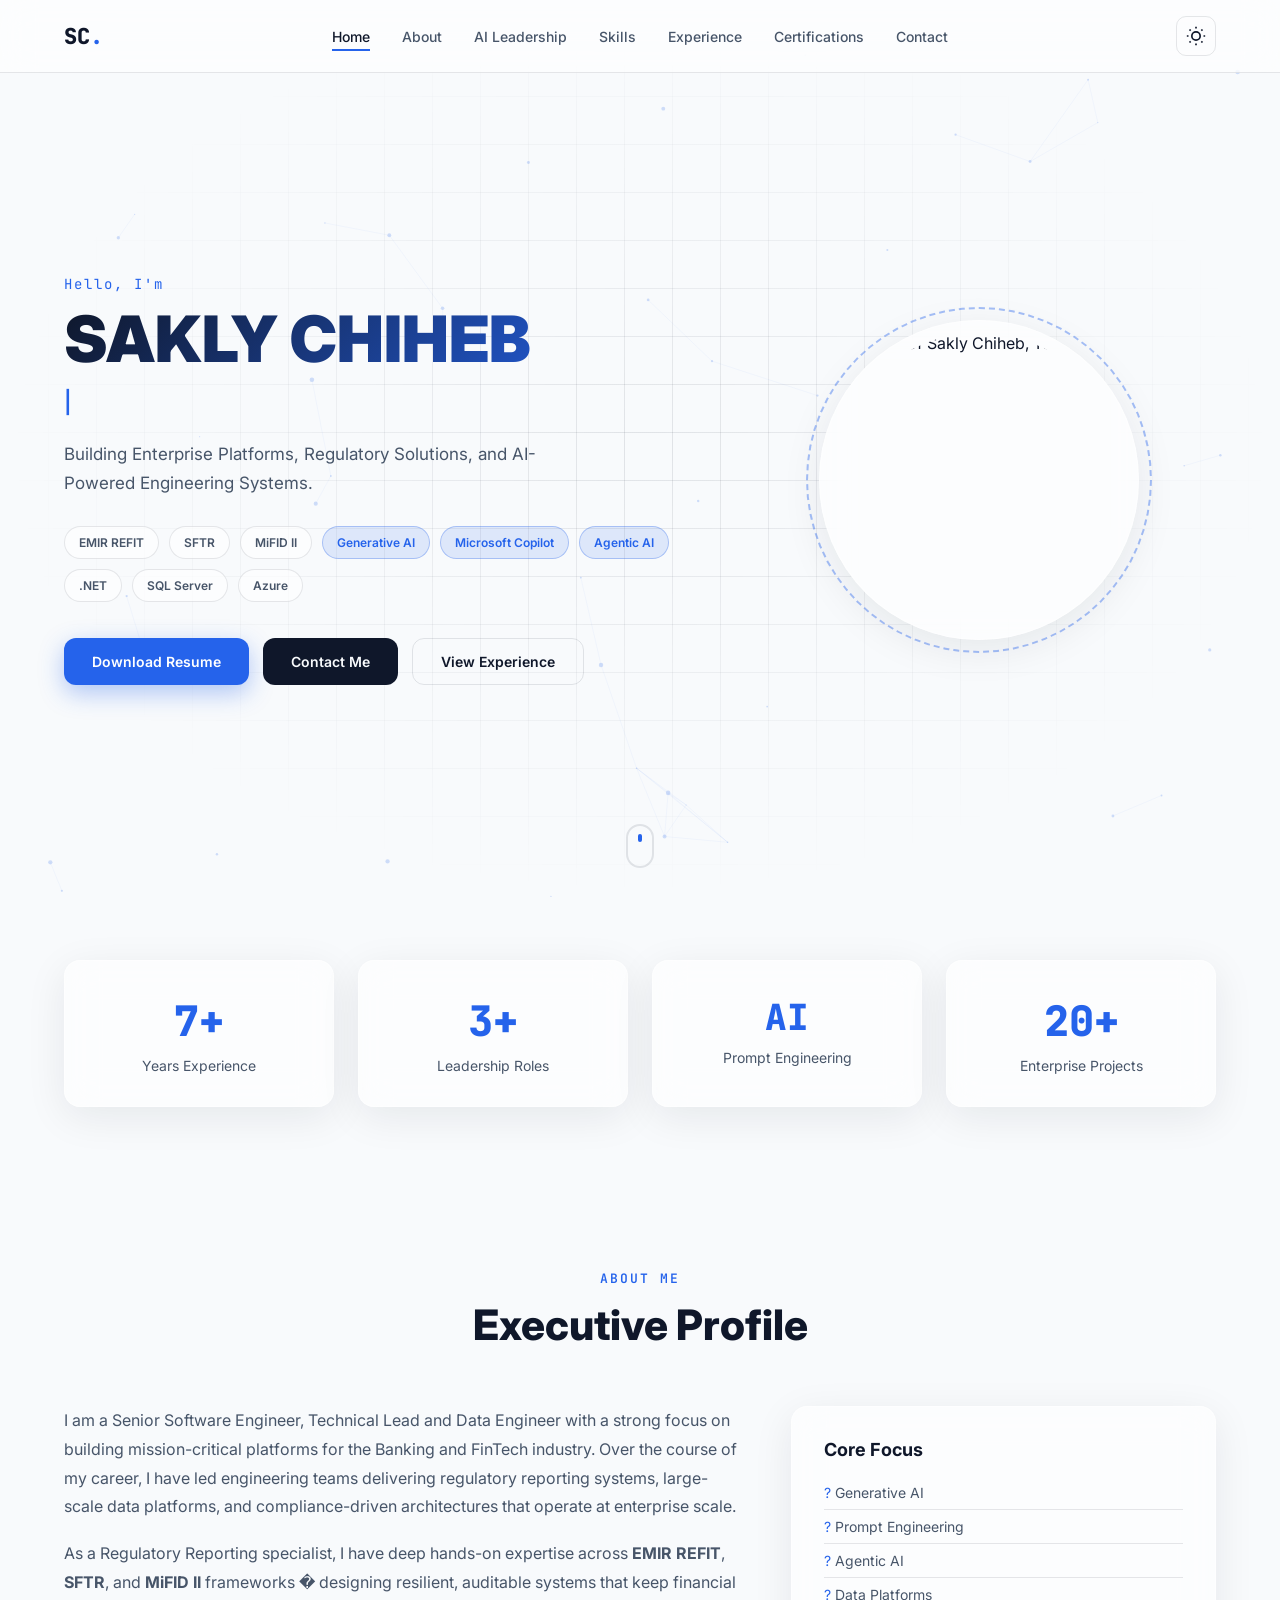
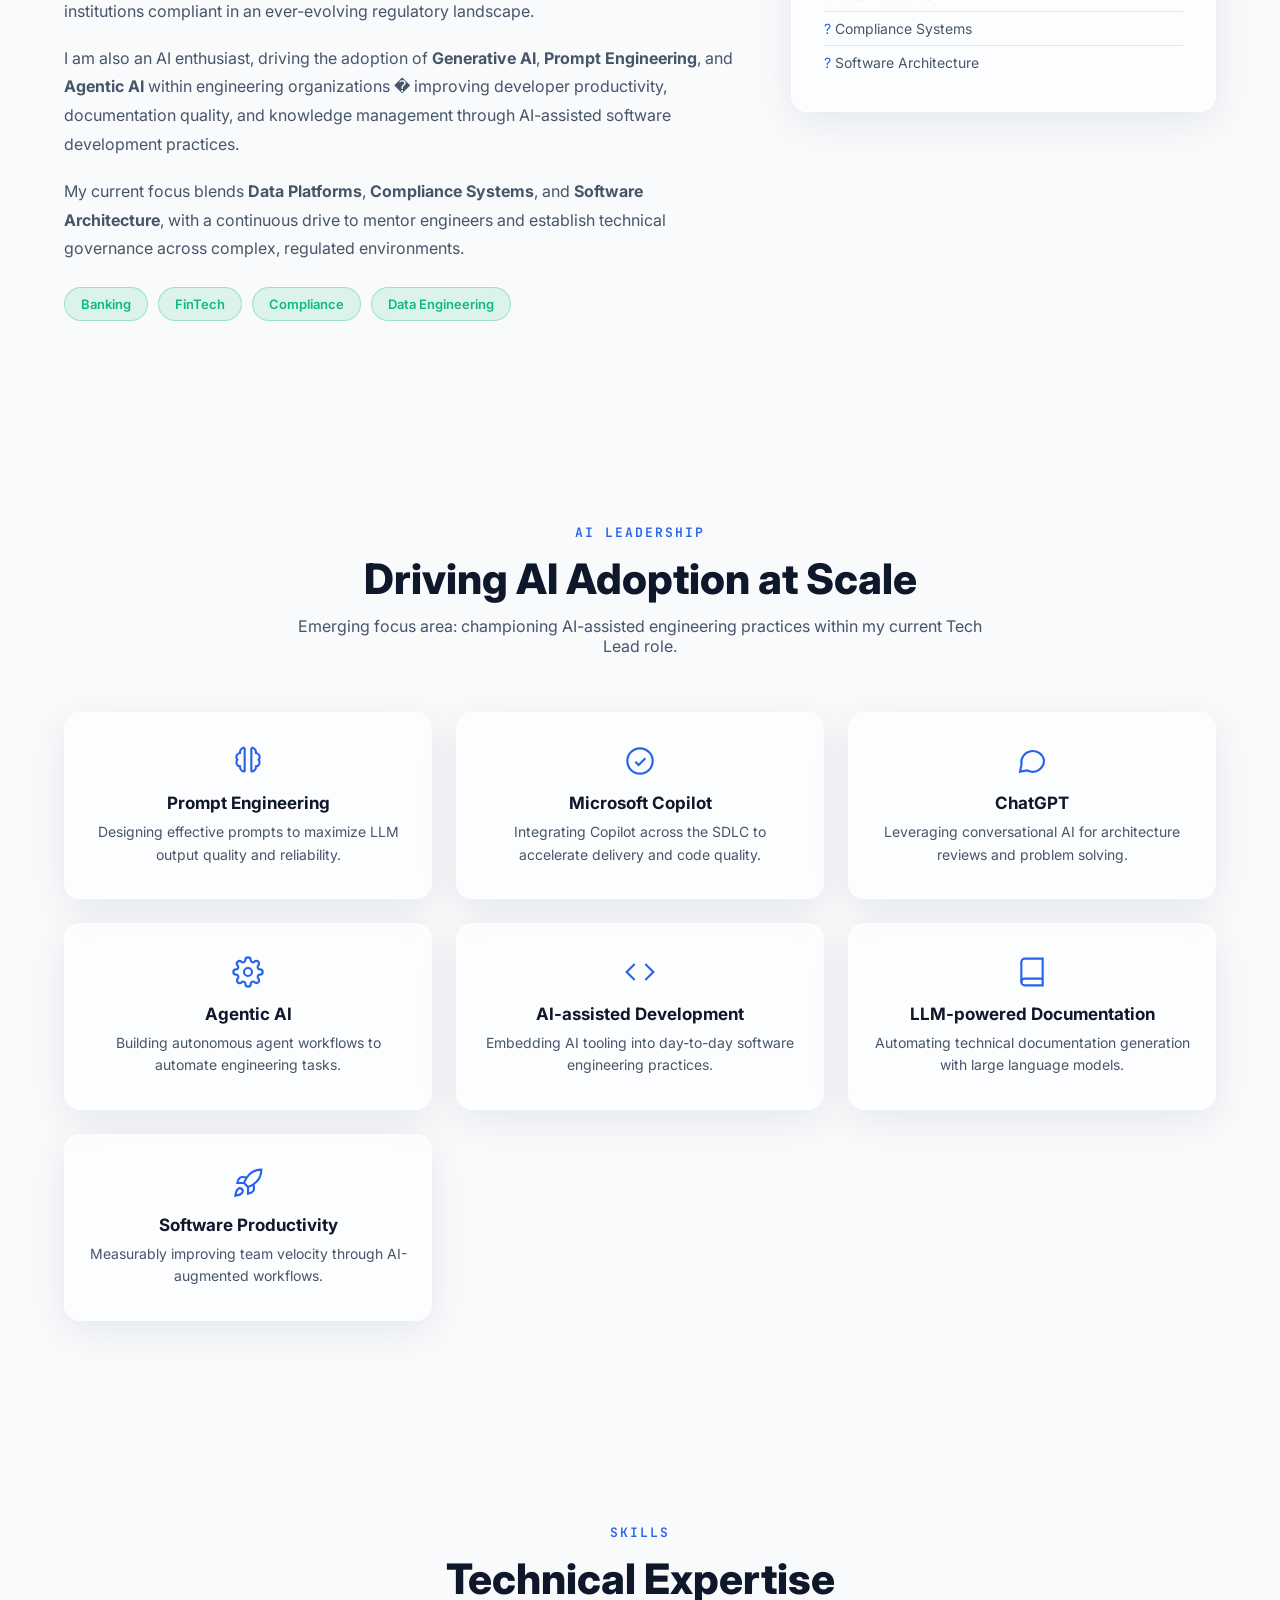
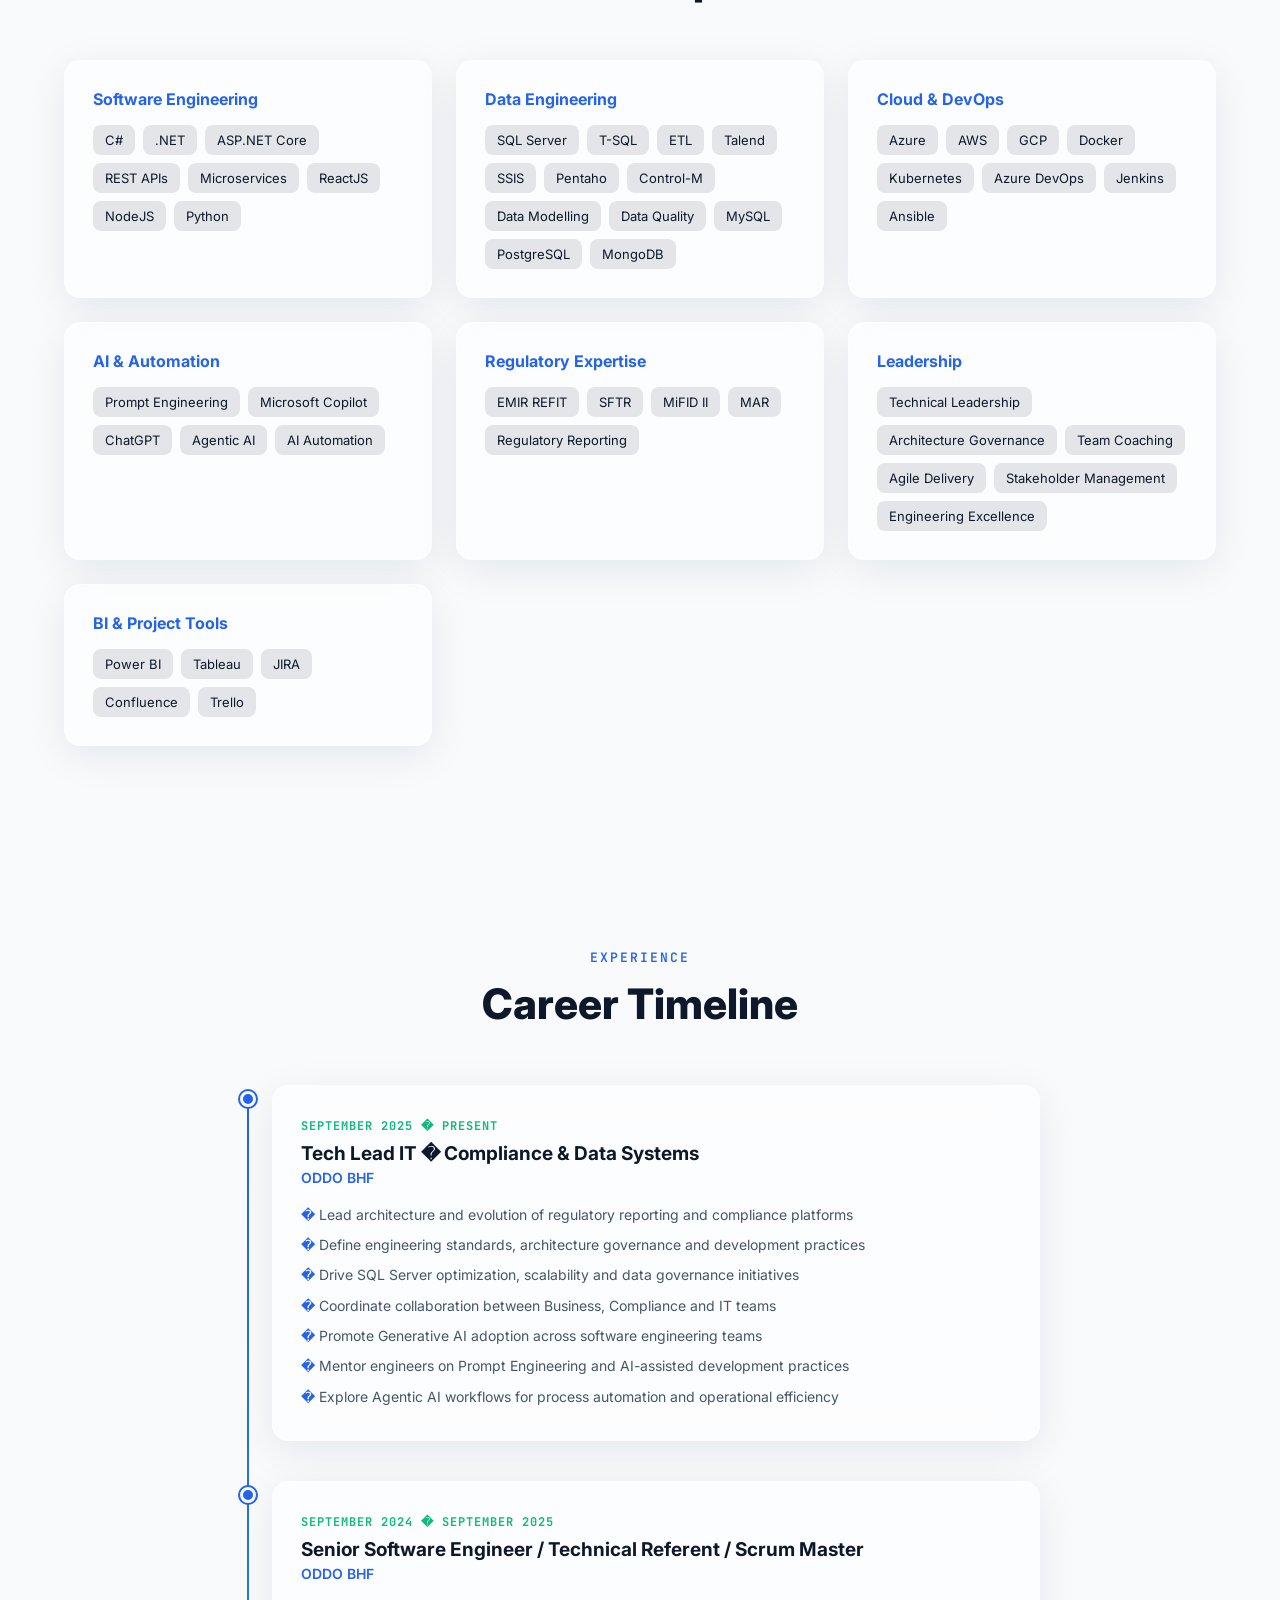
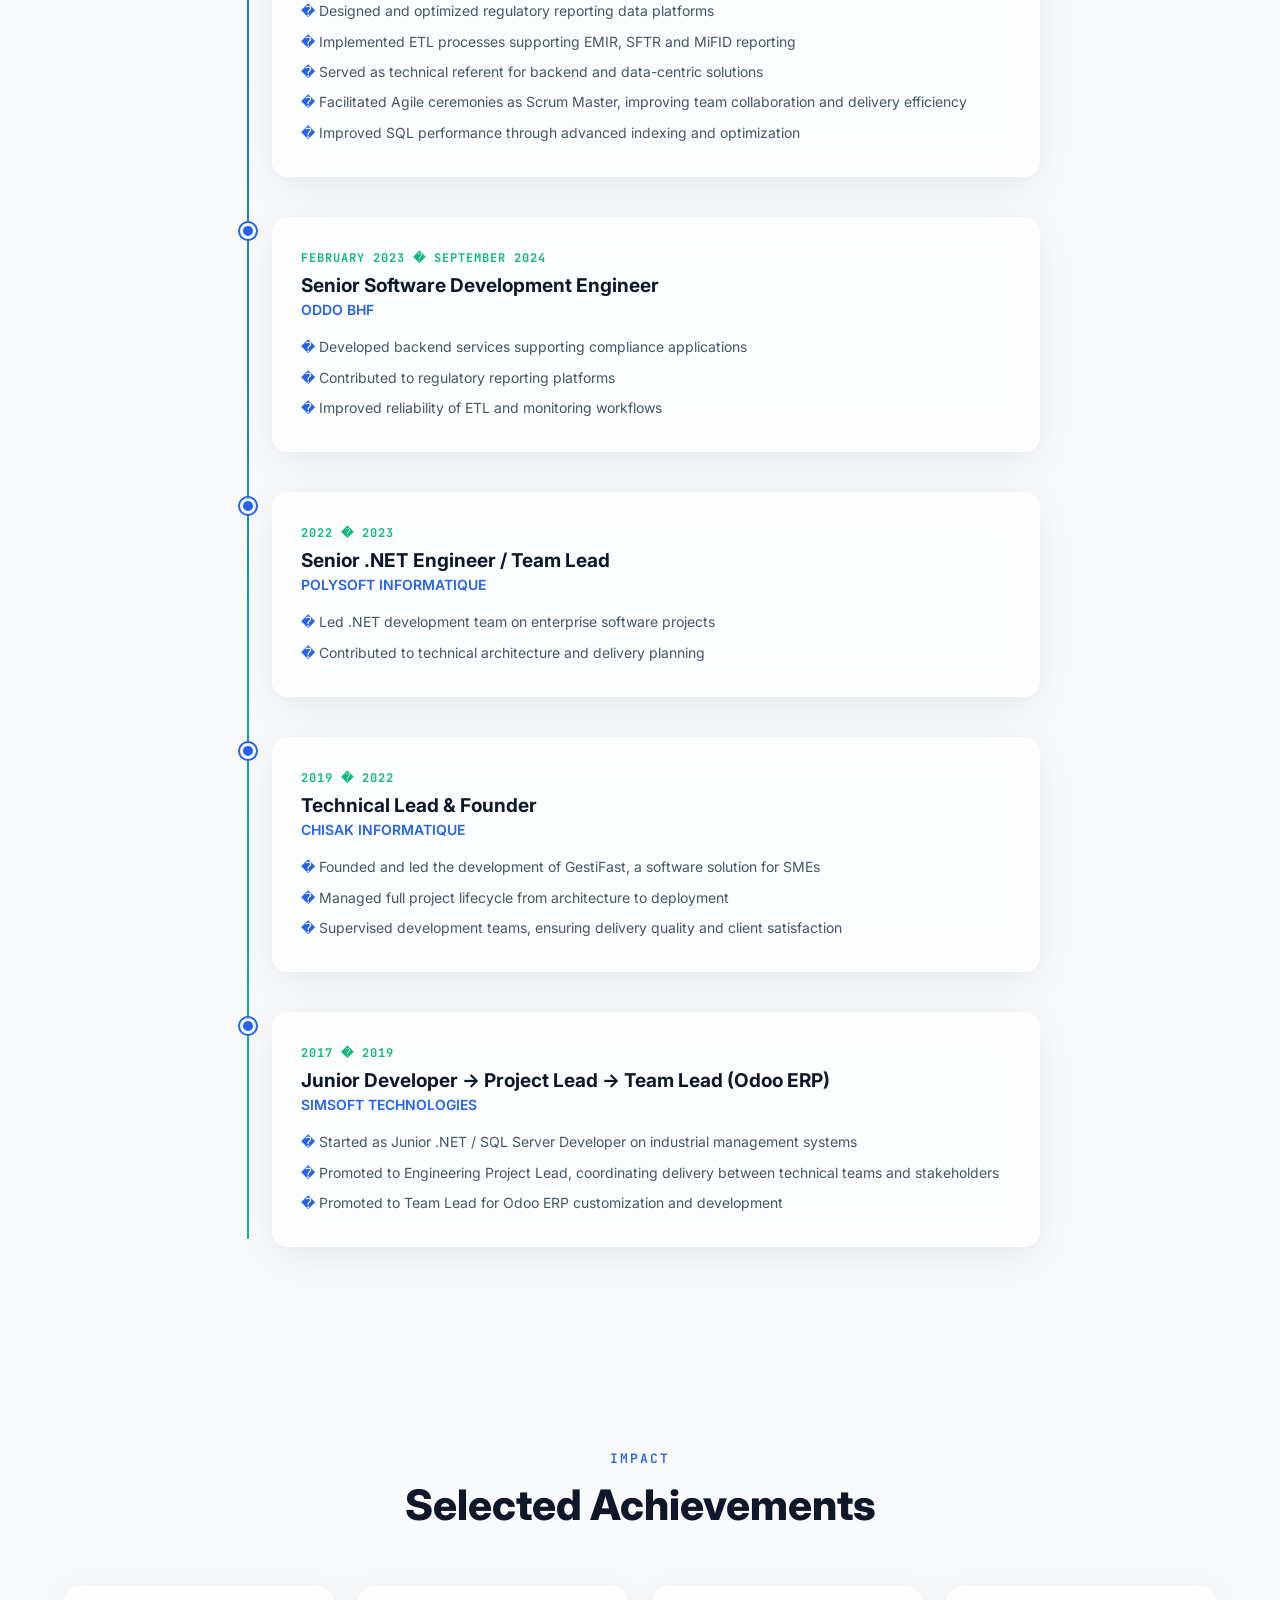
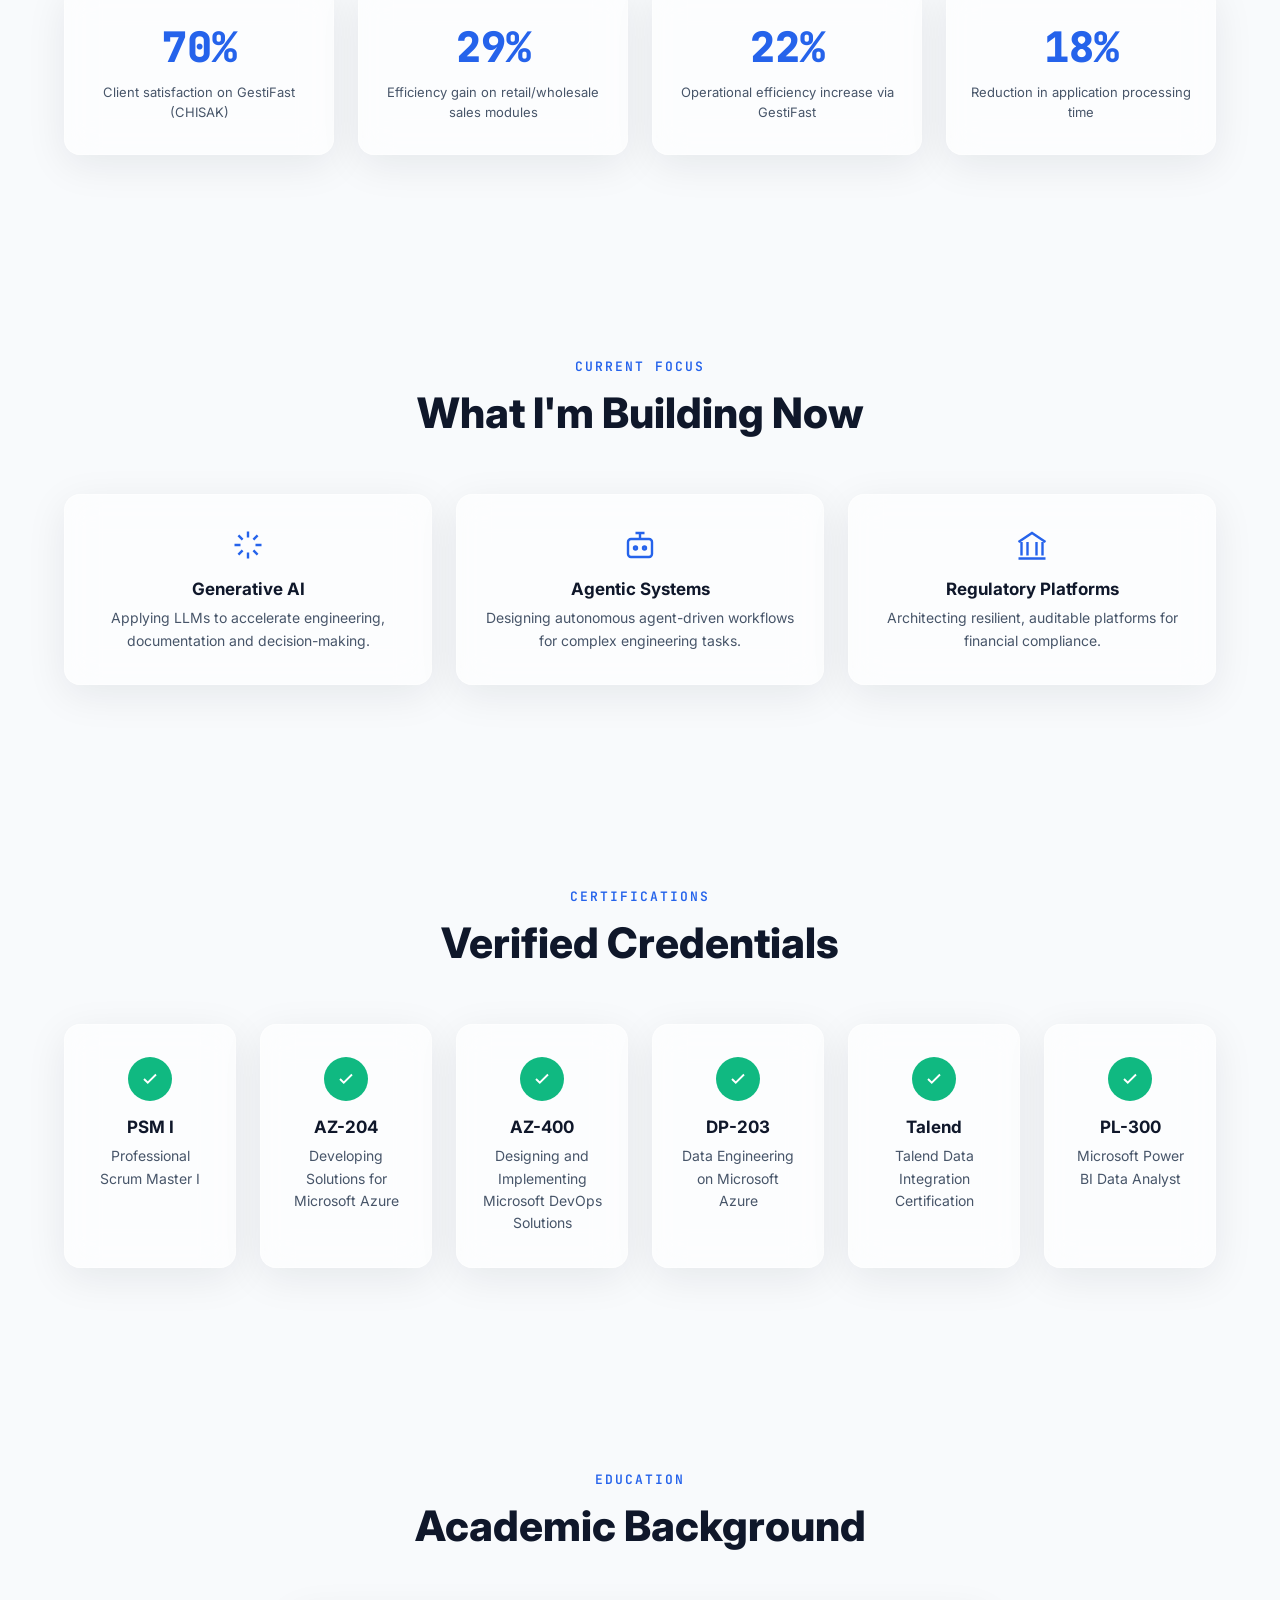
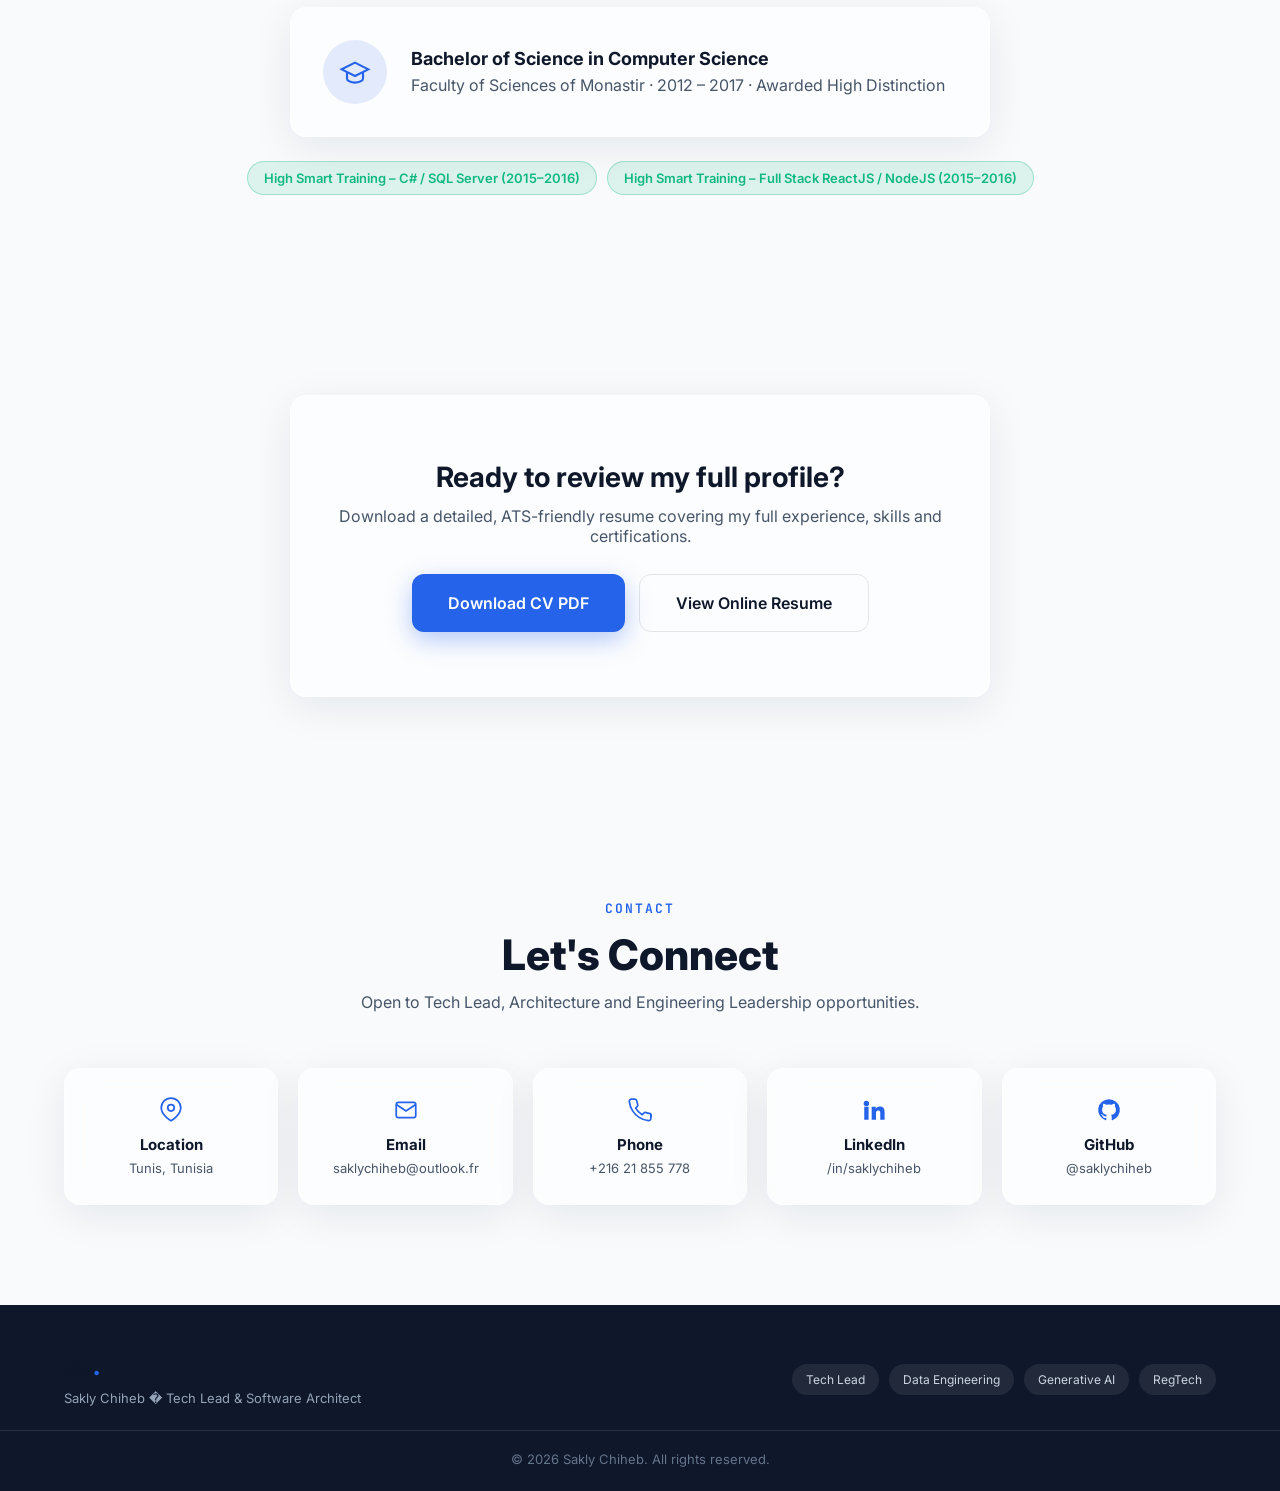
==== commit 3dd7ca00: "Add files via upload" ====
--- a/index.html
+++ b/index.html
@@ -138,7 +138,7 @@
     <div class="container">
       <div class="metrics-grid">
         <div class="metric-card glass" data-animate="fade-up">
-          <span class="metric-value" data-count="8" data-suffix="+">0</span>
+          <span class="metric-value" data-count="7" data-suffix="+">0</span>
           <span class="metric-label">Years Experience</span>
         </div>
         <div class="metric-card glass" data-animate="fade-up" data-delay="100">
@@ -200,7 +200,7 @@
       <div class="section-header" data-animate="fade-up">
         <span class="section-tag">AI Leadership</span>
         <h2 class="section-title">Driving AI Adoption at Scale</h2>
-        <p class="section-desc">Championing AI-assisted engineering practices across teams and organizations.</p>
+        <p class="section-desc">Emerging focus area: championing AI-assisted engineering practices within my current Tech Lead role.</p>
       </div>
       <div class="card-grid ai-grid">
         <div class="ai-card glass" data-animate="fade-up">
@@ -238,16 +238,6 @@
           <h3>Software Productivity</h3>
           <p>Measurably improving team velocity through AI-augmented workflows.</p>
         </div>
-        <div class="ai-card glass" data-animate="fade-up" data-delay="350">
-          <div class="ai-icon"><svg width="32" height="32" viewBox="0 0 24 24" fill="none" stroke="currentColor" stroke-width="1.6"><path d="M3 7a2 2 0 0 1 2-2h4l2 2h8a2 2 0 0 1 2 2v8a2 2 0 0 1-2 2H5a2 2 0 0 1-2-2V7z"/></svg></div>
-          <h3>Knowledge Management</h3>
-          <p>Structuring organizational knowledge for AI-powered retrieval and reuse.</p>
-        </div>
-        <div class="ai-card glass" data-animate="fade-up" data-delay="400">
-          <div class="ai-icon"><svg width="32" height="32" viewBox="0 0 24 24" fill="none" stroke="currentColor" stroke-width="1.6"><path d="M8 21h8M12 17v4M7 4h10v5a5 5 0 0 1-10 0V4z"/><path d="M7 6H4a2 2 0 0 0 2 4h1M17 6h3a2 2 0 0 1-2 4h-1"/></svg></div>
-          <h3>AI Adoption Leadership</h3>
-          <p>Leading cultural and technical transformation towards AI-first engineering.</p>
-        </div>
       </div>
     </div>
   </section>
@@ -263,19 +253,19 @@
         <div class="skill-group glass" data-animate="fade-up">
           <h3>Software Engineering</h3>
           <div class="skill-tags">
-            <span>C#</span><span>.NET</span><span>ASP.NET Core</span><span>REST APIs</span><span>Microservices</span>
+            <span>C#</span><span>.NET</span><span>ASP.NET Core</span><span>REST APIs</span><span>Microservices</span><span>ReactJS</span><span>NodeJS</span><span>Python</span>
           </div>
         </div>
         <div class="skill-group glass" data-animate="fade-up" data-delay="50">
           <h3>Data Engineering</h3>
           <div class="skill-tags">
-            <span>SQL Server</span><span>T-SQL</span><span>ETL</span><span>Talend</span><span>SSIS</span><span>Pentaho</span><span>Control-M</span><span>Data Modelling</span><span>Data Quality</span>
+            <span>SQL Server</span><span>T-SQL</span><span>ETL</span><span>Talend</span><span>SSIS</span><span>Pentaho</span><span>Control-M</span><span>Data Modelling</span><span>Data Quality</span><span>MySQL</span><span>PostgreSQL</span><span>MongoDB</span>
           </div>
         </div>
         <div class="skill-group glass" data-animate="fade-up" data-delay="100">
           <h3>Cloud &amp; DevOps</h3>
           <div class="skill-tags">
-            <span>Azure</span><span>AWS</span><span>Docker</span><span>Kubernetes</span><span>Azure DevOps</span>
+            <span>Azure</span><span>AWS</span><span>GCP</span><span>Docker</span><span>Kubernetes</span><span>Azure DevOps</span><span>Jenkins</span><span>Ansible</span>
           </div>
         </div>
         <div class="skill-group glass" data-animate="fade-up" data-delay="150">
@@ -294,6 +284,12 @@
           <h3>Leadership</h3>
           <div class="skill-tags">
             <span>Technical Leadership</span><span>Architecture Governance</span><span>Team Coaching</span><span>Agile Delivery</span><span>Stakeholder Management</span><span>Engineering Excellence</span>
+          </div>
+        </div>
+        <div class="skill-group glass" data-animate="fade-up" data-delay="300">
+          <h3>BI &amp; Project Tools</h3>
+          <div class="skill-tags">
+            <span>Power BI</span><span>Tableau</span><span>JIRA</span><span>Confluence</span><span>Trello</span>
           </div>
         </div>
       </div>
@@ -329,12 +325,13 @@
           <div class="timeline-dot"></div>
           <div class="timeline-content glass">
             <span class="timeline-date">September 2024 � September 2025</span>
-            <h3>Senior Software Engineer / Technical Referent</h3>
+            <h3>Senior Software Engineer / Technical Referent / Scrum Master</h3>
             <h4>ODDO BHF</h4>
             <ul>
               <li>Designed and optimized regulatory reporting data platforms</li>
               <li>Implemented ETL processes supporting EMIR, SFTR and MiFID reporting</li>
               <li>Served as technical referent for backend and data-centric solutions</li>
+              <li>Facilitated Agile ceremonies as Scrum Master, improving team collaboration and delivery efficiency</li>
               <li>Improved SQL performance through advanced indexing and optimization</li>
             </ul>
           </div>
@@ -371,8 +368,9 @@
             <h3>Technical Lead &amp; Founder</h3>
             <h4>CHISAK INFORMATIQUE</h4>
             <ul>
-              <li>Founded and led technical delivery of custom software solutions</li>
+              <li>Founded and led the development of GestiFast, a software solution for SMEs</li>
               <li>Managed full project lifecycle from architecture to deployment</li>
+              <li>Supervised development teams, ensuring delivery quality and client satisfaction</li>
             </ul>
           </div>
         </div>
@@ -380,13 +378,42 @@
           <div class="timeline-dot"></div>
           <div class="timeline-content glass">
             <span class="timeline-date">2017 � 2019</span>
-            <h3>Software Engineer &rarr; Team Lead</h3>
+            <h3>Junior Developer &rarr; Project Lead &rarr; Team Lead (Odoo ERP)</h3>
             <h4>SIMSOFT TECHNOLOGIES</h4>
             <ul>
-              <li>Progressed from Software Engineer to Team Lead role</li>
-              <li>Built foundation in enterprise software engineering practices</li>
-            </ul>
-          </div>
+              <li>Started as Junior .NET / SQL Server Developer on industrial management systems</li>
+              <li>Promoted to Engineering Project Lead, coordinating delivery between technical teams and stakeholders</li>
+              <li>Promoted to Team Lead for Odoo ERP customization and development</li>
+            </ul>
+          </div>
+        </div>
+      </div>
+    </div>
+  </section>
+
+  <!-- 6.5 SELECTED ACHIEVEMENTS -->
+  <section class="section achievements">
+    <div class="container">
+      <div class="section-header" data-animate="fade-up">
+        <span class="section-tag">Impact</span>
+        <h2 class="section-title">Selected Achievements</h2>
+      </div>
+      <div class="metrics-grid">
+        <div class="metric-card glass" data-animate="fade-up">
+          <span class="metric-value" data-count="95" data-suffix="%">0</span>
+          <span class="metric-label">Client satisfaction on GestiFast (CHISAK)</span>
+        </div>
+        <div class="metric-card glass" data-animate="fade-up" data-delay="100">
+          <span class="metric-value" data-count="40" data-suffix="%">0</span>
+          <span class="metric-label">Efficiency gain on retail/wholesale sales modules</span>
+        </div>
+        <div class="metric-card glass" data-animate="fade-up" data-delay="200">
+          <span class="metric-value" data-count="30" data-suffix="%">0</span>
+          <span class="metric-label">Operational efficiency increase via GestiFast</span>
+        </div>
+        <div class="metric-card glass" data-animate="fade-up" data-delay="300">
+          <span class="metric-value" data-count="25" data-suffix="%">0</span>
+          <span class="metric-label">Reduction in application processing time</span>
         </div>
       </div>
     </div>
@@ -452,6 +479,11 @@
           <h3>Talend</h3>
           <p>Talend Data Integration Certification</p>
         </div>
+        <div class="cert-card glass" data-animate="fade-up" data-delay="250">
+          <div class="cert-badge"><svg width="18" height="18" viewBox="0 0 24 24" fill="none" stroke="#fff" stroke-width="2.5"><path d="M20 6L9 17l-5-5"/></svg></div>
+          <h3>PL-300</h3>
+          <p>Microsoft Power BI Data Analyst</p>
+        </div>
       </div>
     </div>
   </section>
@@ -467,8 +499,12 @@
         <div class="edu-icon"><svg width="32" height="32" viewBox="0 0 24 24" fill="none" stroke="currentColor" stroke-width="1.6"><path d="M22 10L12 5 2 10l10 5 10-5z"/><path d="M6 12v5c0 1.5 3 3 6 3s6-1.5 6-3v-5"/></svg></div>
         <div>
           <h3>Bachelor of Science in Computer Science</h3>
-          <p>Faculty of Sciences of Monastir</p>
-        </div>
+          <p>Faculty of Sciences of Monastir &middot; 2012 &ndash; 2017 &middot; Awarded High Distinction</p>
+        </div>
+      </div>
+      <div class="about-tags" style="justify-content:center; margin-top:24px;">
+        <span class="chip">High Smart Training &ndash; C# / SQL Server (2015&ndash;2016)</span>
+        <span class="chip">High Smart Training &ndash; Full Stack ReactJS / NodeJS (2015&ndash;2016)</span>
       </div>
     </div>
   </section>
--- a/css/styles.css
+++ b/css/styles.css
@@ -211,6 +211,8 @@
 .metric-text { font-size: 36px; }
 .metric-label { font-size: 14px; color: var(--text-secondary); margin-top: 8px; display: block; }
 
+.achievements .metric-label { font-size: 13px; line-height: 1.5; }
+
 /* ================= SECTION COMMON ================= */
 .section { padding: 100px 0; position: relative; z-index: 1; }
 .section-header { text-align: center; max-width: 700px; margin: 0 auto 56px; }
@@ -239,7 +241,7 @@
 .card-grid { display: grid; gap: 24px; }
 .ai-grid { grid-template-columns: repeat(3, 1fr); }
 .focus-grid { grid-template-columns: repeat(3, 1fr); }
-.cert-grid { grid-template-columns: repeat(5, 1fr); }
+.cert-grid { grid-template-columns: repeat(6, 1fr); }
 
 .ai-card, .focus-card, .cert-card {
   padding: 32px 24px; text-align: center; transition: transform var(--transition), box-shadow var(--transition);
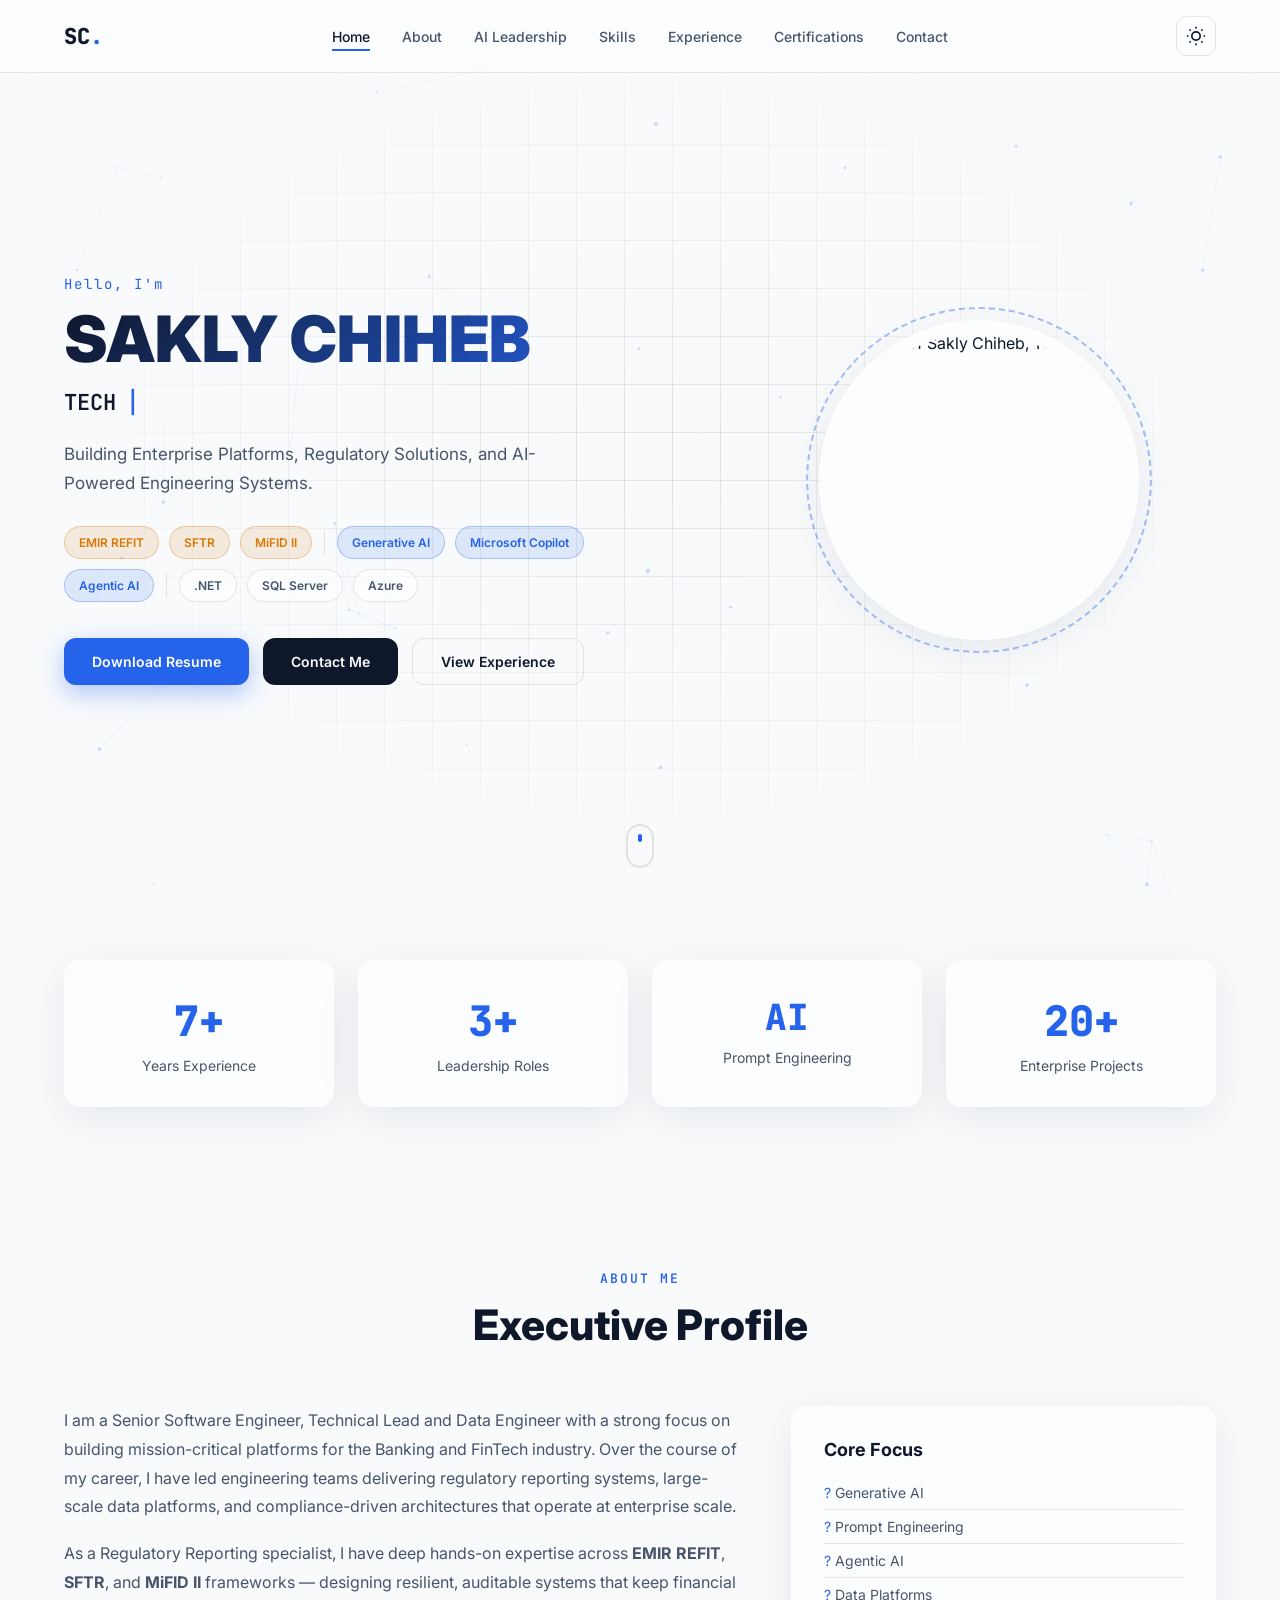
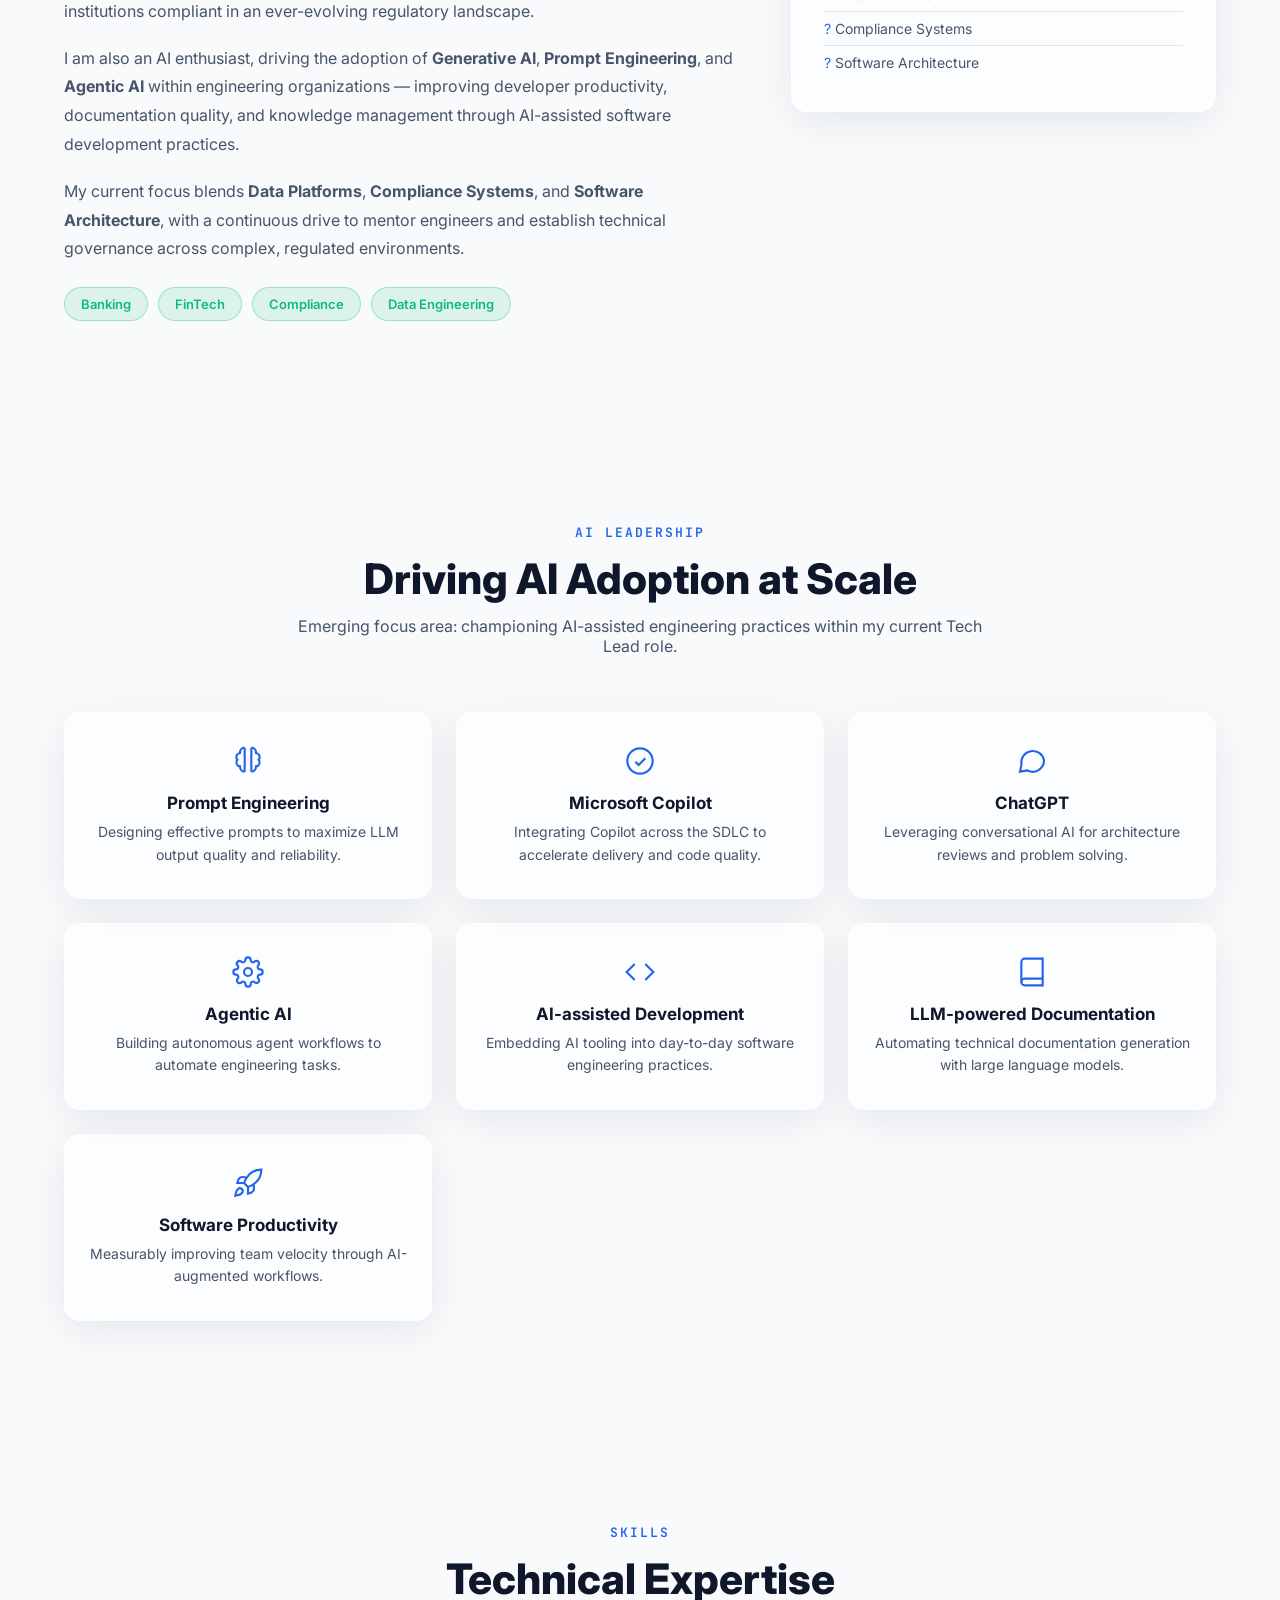
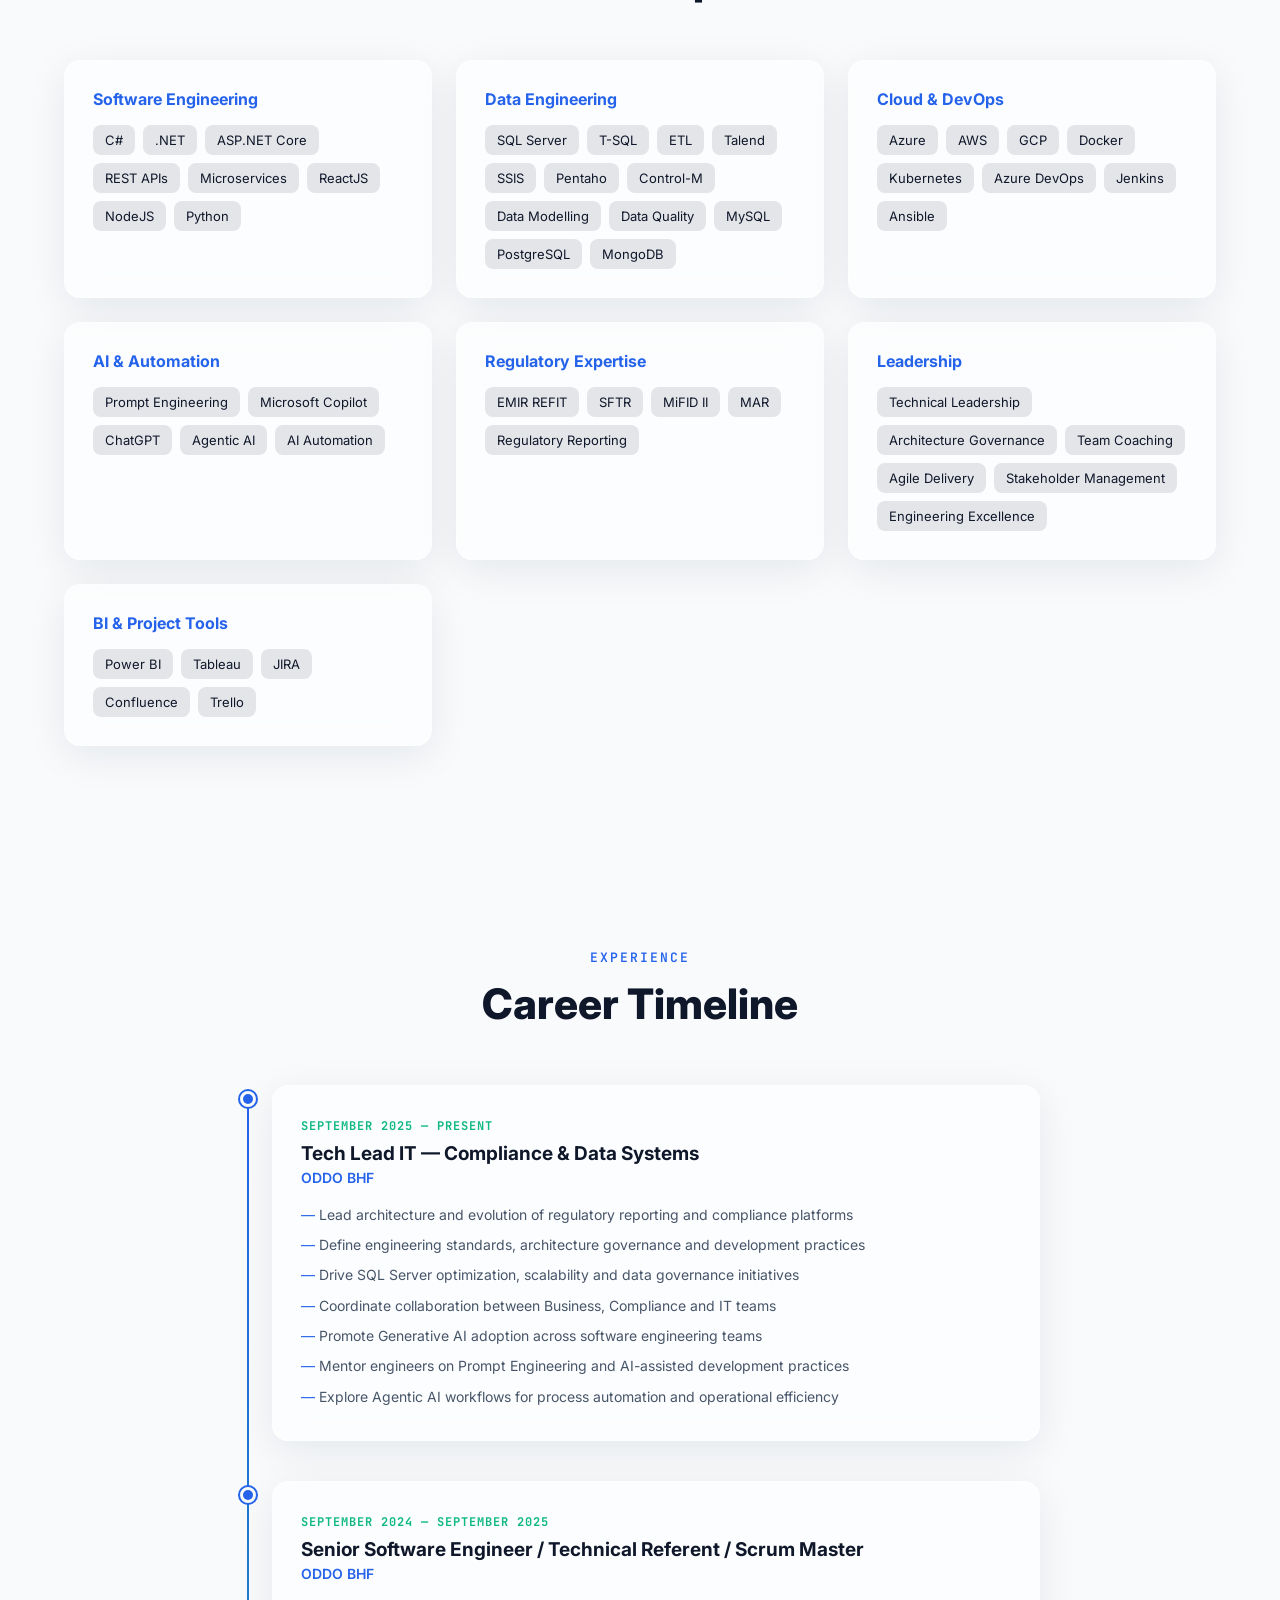
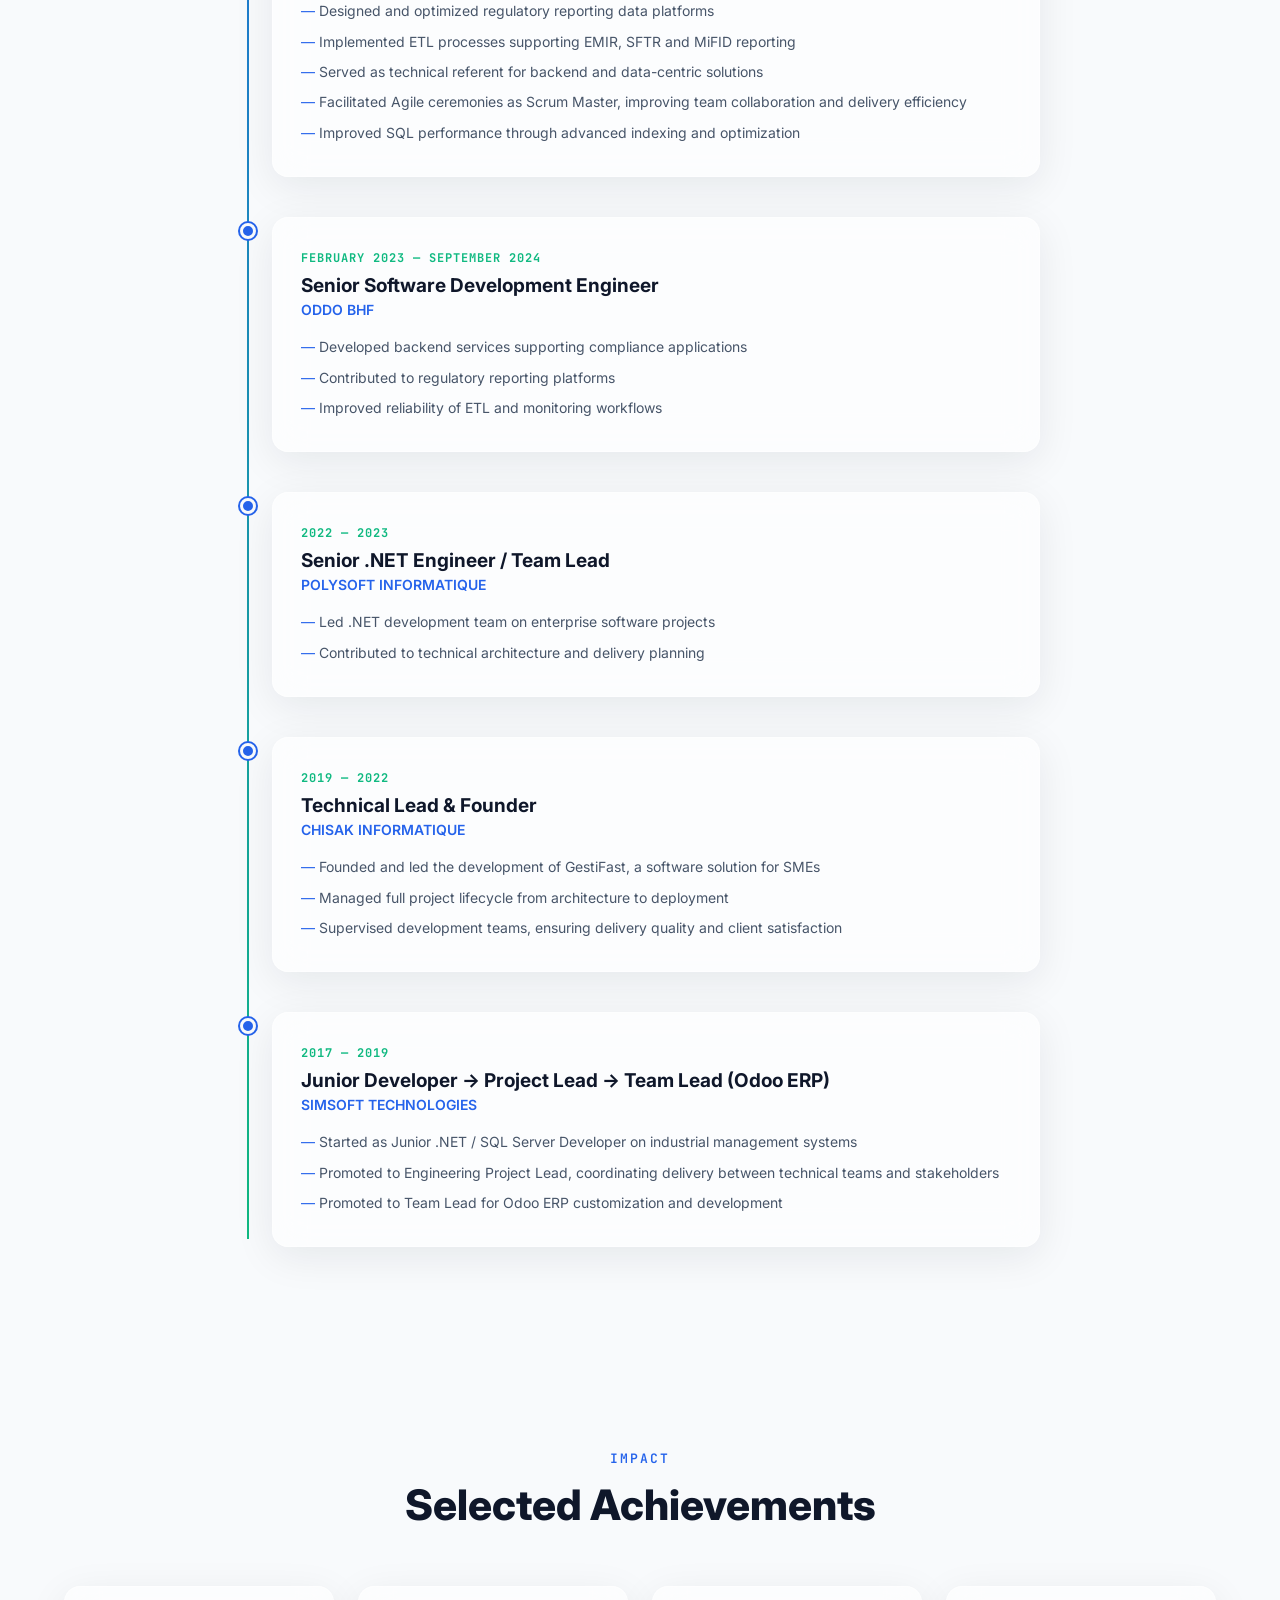
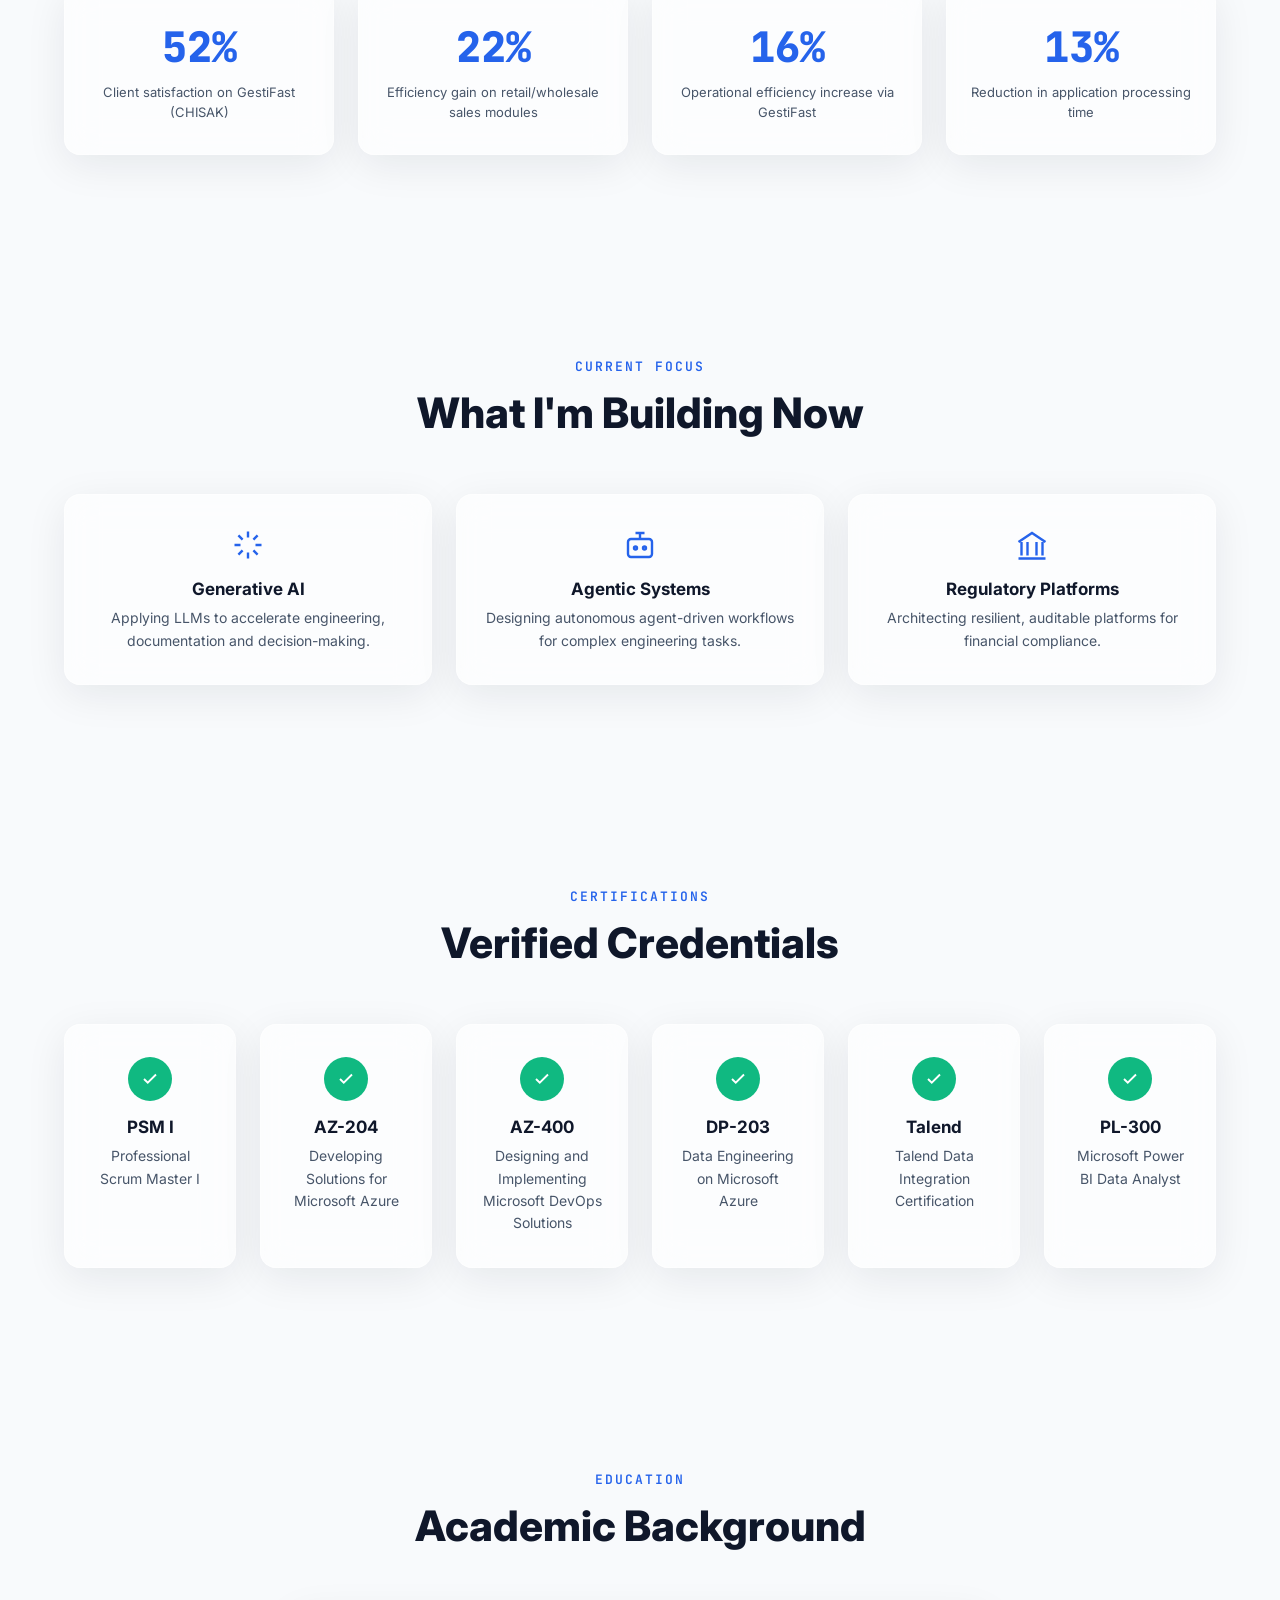
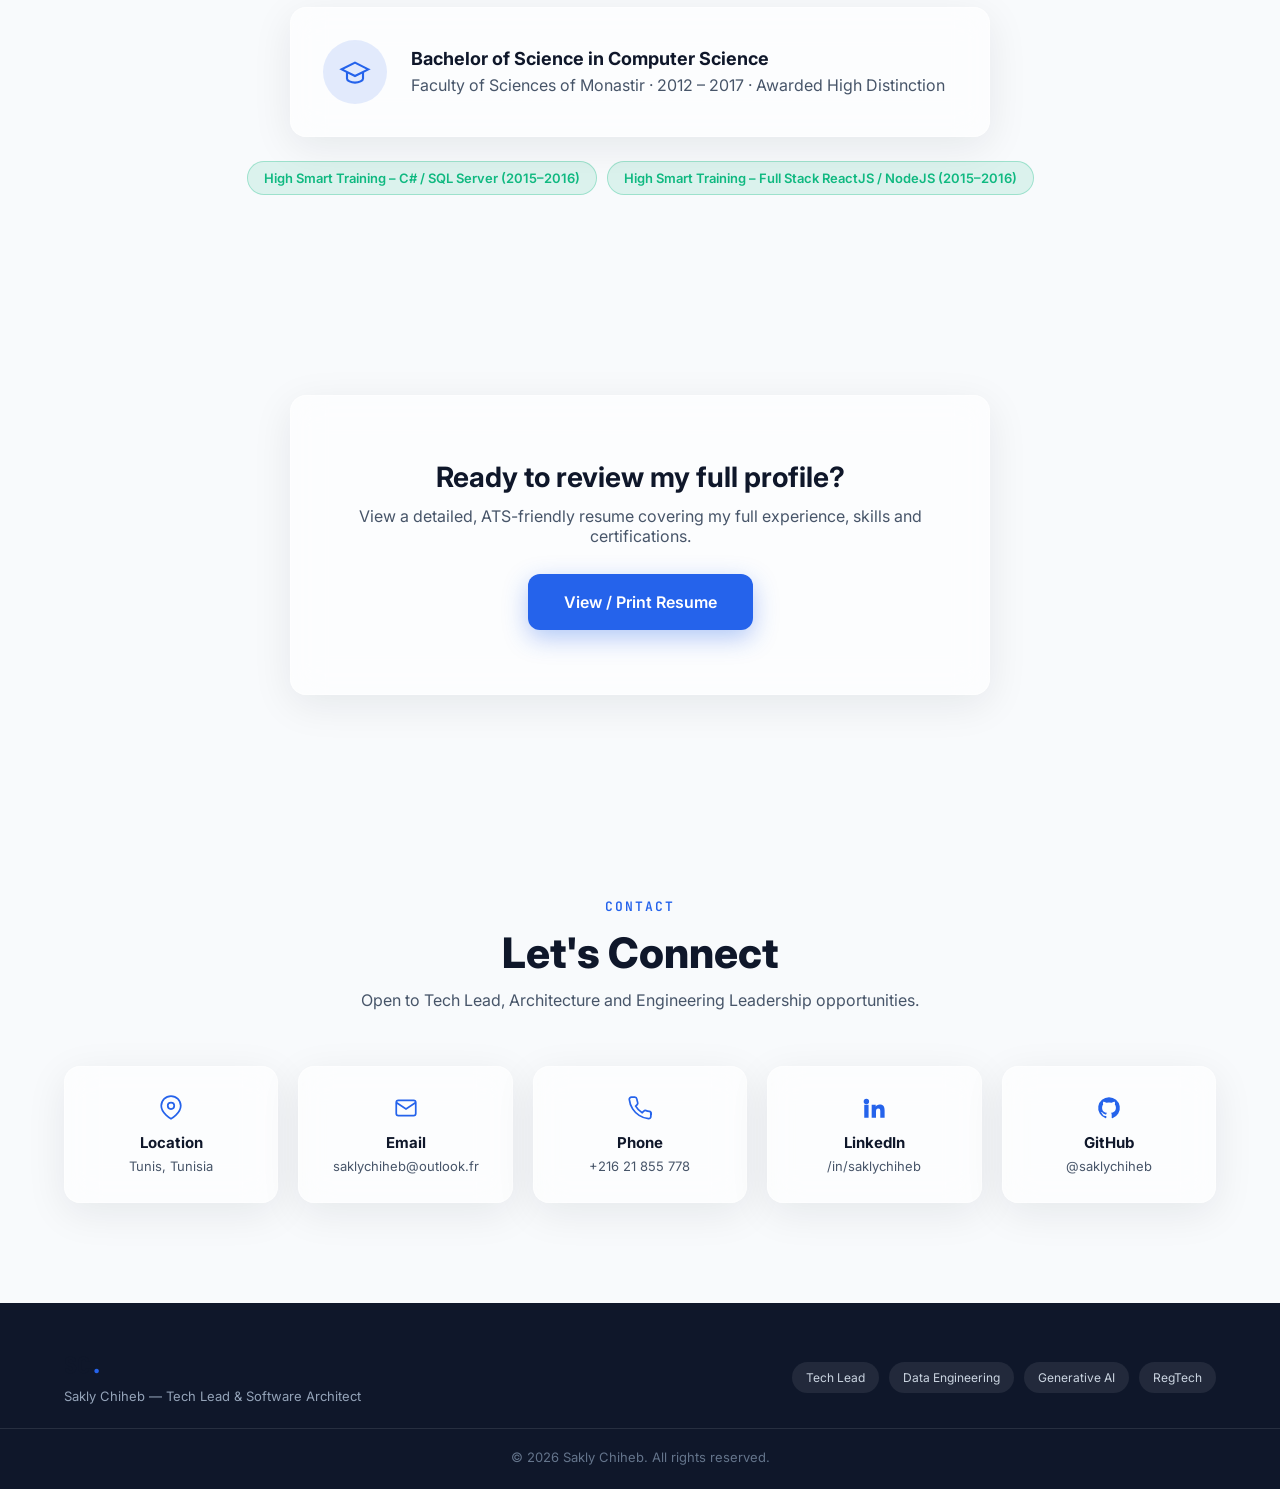
==== commit 48b4c393: "Add files via upload" ====
--- a/index.html
+++ b/index.html
@@ -1,591 +1,2338 @@
 <!DOCTYPE html>
+
+
+
 <!DOCTYPE html>
+
+
+
 <html lang="en">
+
+
+
 <head>
+
+
+
 <meta charset="UTF-8" />
+
+
+
 <meta name="viewport" content="width=device-width, initial-scale=1.0" />
-<title>Sakly Chiheb | Tech Lead � AI-Driven Software Engineering &amp; RegTech</title>
-<meta name="description" content="Sakly Chiheb � Senior Tech Lead specializing in AI-Driven Software Engineering, Data Engineering and Regulatory Technology (EMIR REFIT, SFTR, MiFID II) for Banking &amp; FinTech." />
+
+
+
+<title>Sakly Chiheb | Tech Lead — AI-Driven Software Engineering &amp; RegTech</title>
+
+
+
+<meta name="description" content="Sakly Chiheb — Senior Tech Lead specializing in AI-Driven Software Engineering, Data Engineering and Regulatory Technology (EMIR REFIT, SFTR, MiFID II) for Banking &amp; FinTech." />
+
+
+
 <meta name="keywords" content="Tech Lead, Software Architecture, Data Engineering, Regulatory Technology, RegTech, EMIR REFIT, SFTR, MiFID II, Generative AI, Agentic AI, .NET, SQL Server, Azure, Banking, FinTech" />
+
+
+
 <meta name="author" content="Sakly Chiheb" />
+
+
+
 <meta name="robots" content="index, follow" />
+
+
+
 <meta name="theme-color" content="#0F172A" />
+
+
+
 <link rel="canonical" href="https://chihebsakly.github.io/SaklyChiheb.github.io/" />
 
+
+
+
+
+
+
 <!-- Open Graph -->
+
+
+
 <meta property="og:type" content="website" />
-<meta property="og:title" content="Sakly Chiheb | Tech Lead � AI-Driven Software Engineering & RegTech" />
+
+
+
+<meta property="og:title" content="Sakly Chiheb | Tech Lead — AI-Driven Software Engineering & RegTech" />
+
+
+
 <meta property="og:description" content="Building Enterprise Platforms, Regulatory Solutions, and AI-Powered Engineering Systems." />
+
+
+
 <meta property="og:image" content="https://chihebsakly.github.io/SaklyChiheb.github.io/assets/profile.jpg" />
+
+
+
 <meta property="og:url" content="https://chihebsakly.github.io/SaklyChiheb.github.io/" />
 
+
+
+
+
+
+
 <!-- Twitter -->
+
+
+
 <meta name="twitter:card" content="summary_large_image" />
-<meta name="twitter:title" content="Sakly Chiheb | Tech Lead � AI-Driven Software Engineering & RegTech" />
-<meta name="twitter:description" content="Senior Tech Lead � Data Engineering, Regulatory Technology & AI Leadership." />
+
+
+
+<meta name="twitter:title" content="Sakly Chiheb | Tech Lead — AI-Driven Software Engineering & RegTech" />
+
+
+
+<meta name="twitter:description" content="Senior Tech Lead — Data Engineering, Regulatory Technology & AI Leadership." />
+
+
+
 <meta name="twitter:image" content="https://chihebsakly.github.io/SaklyChiheb.github.io/assets/profile.jpg" />
 
+
+
+
+
+
+
 <link rel="icon" type="image/png" href="assets/favicon.png" />
+
+
+
 <link rel="preconnect" href="https://fonts.googleapis.com" />
+
+
+
 <link rel="preconnect" href="https://fonts.gstatic.com" crossorigin />
+
+
+
 <link href="https://fonts.googleapis.com/css2?family=Inter:wght@400;500;600;700;800;900&family=JetBrains+Mono:wght@400;500;600&display=swap" rel="stylesheet" />
+
+
+
 <link rel="stylesheet" href="css/styles.css" />
 
+
+
+
+
+
+
 <!-- Structured Data -->
+
+
+
 <script type="application/ld+json">
+
+
+
 {
+
+
+
   "@context": "https://schema.org",
+
+
+
   "@type": "Person",
+
+
+
   "name": "Sakly Chiheb",
+
+
+
   "jobTitle": "Tech Lead - AI-Driven Software Engineering & Regulatory Technology",
+
+
+
   "email": "saklychiheb@outlook.fr",
+
+
+
   "address": { "@type": "PostalAddress", "addressLocality": "Tunis", "addressCountry": "Tunisia" },
+
+
+
   "knowsAbout": ["Software Architecture", "Data Engineering", "RegTech", "Generative AI", "Agentic AI", ".NET", "SQL Server", "Azure"]
+
+
+
 }
+
+
+
 </script>
+
+
+
 </head>
+
+
+
 <body>
 
+
+
+
+
+
+
 <!-- Loading Screen -->
+
+
+
 <div id="loading-screen" aria-hidden="true">
+
+
+
   <div class="loader-content">
+
+
+
     <div class="loader-logo">SC</div>
+
+
+
     <div class="loader-bar"><span></span></div>
-    <p class="loader-text">Initializing Experience�</p>
+
+
+
+    <p class="loader-text">Initializing Experience…</p>
+
+
+
   </div>
+
+
+
 </div>
 
+
+
+
+
+
+
 <!-- Particles Background -->
+
+
+
 <canvas id="particles-canvas" aria-hidden="true"></canvas>
 
+
+
+
+
+
+
 <!-- Skip link -->
+
+
+
 <a href="#main-content" class="skip-link">Skip to main content</a>
 
+
+
+
+
+
+
 <!-- Navigation -->
+
+
+
 <header class="navbar" id="navbar">
+
+
+
   <nav class="nav-container" aria-label="Primary navigation">
+
+
+
     <a href="#home" class="nav-logo">SC<span class="dot">.</span></a>
+
+
+
     <ul class="nav-links" id="nav-links">
+
+
+
       <li><a href="#home" class="nav-link">Home</a></li>
+
+
+
       <li><a href="#about" class="nav-link">About</a></li>
+
+
+
       <li><a href="#ai-leadership" class="nav-link">AI Leadership</a></li>
+
+
+
       <li><a href="#skills" class="nav-link">Skills</a></li>
+
+
+
       <li><a href="#experience" class="nav-link">Experience</a></li>
+
+
+
       <li><a href="#certifications" class="nav-link">Certifications</a></li>
+
+
+
       <li><a href="#contact" class="nav-link">Contact</a></li>
+
+
+
     </ul>
+
+
+
     <div class="nav-actions">
+
+
+
       <button id="theme-toggle" class="icon-btn" aria-label="Toggle dark/light theme" title="Toggle theme">
+
+
+
         <svg class="icon-sun" width="20" height="20" viewBox="0 0 24 24" fill="none" stroke="currentColor" stroke-width="2"><circle cx="12" cy="12" r="5"/><path d="M12 1v2M12 21v2M4.2 4.2l1.4 1.4M18.4 18.4l1.4 1.4M1 12h2M21 12h2M4.2 19.8l1.4-1.4M18.4 5.6l1.4-1.4"/></svg>
+
+
+
         <svg class="icon-moon" width="20" height="20" viewBox="0 0 24 24" fill="none" stroke="currentColor" stroke-width="2"><path d="M21 12.79A9 9 0 1 1 11.21 3 7 7 0 0 0 21 12.79z"/></svg>
+
+
+
       </button>
+
+
+
       <button id="mobile-menu-btn" class="icon-btn mobile-only" aria-label="Open menu" aria-expanded="false" aria-controls="nav-links">
+
+
+
         <span></span><span></span><span></span>
+
+
+
       </button>
+
+
+
     </div>
+
+
+
   </nav>
+
+
+
 </header>
 
+
+
+
+
+
+
 <main id="main-content">
 
+
+
+
+
+
+
   <!-- 1. HERO -->
+
+
+
   <section id="home" class="hero">
+
+
+
     <div class="hero-bg-grid" aria-hidden="true"></div>
+
+
+
     <div class="container hero-grid">
+
+
+
       <div class="hero-text" data-animate="fade-up">
+
+
+
         <p class="hero-eyebrow">Hello, I'm</p>
+
+
+
         <h1 class="hero-name">SAKLY CHIHEB</h1>
+
+
+
         <h2 class="hero-title">
+
+
+
           <span class="typing-text" id="typing-text"></span><span class="cursor">|</span>
+
+
+
         </h2>
+
+
+
         <p class="hero-subtitle">Building Enterprise Platforms, Regulatory Solutions, and AI-Powered Engineering Systems.</p>
 
+
+
+
+
+
+
         <div class="badge-grid" aria-label="Core expertise badges">
-          <span class="badge">EMIR REFIT</span>
-          <span class="badge">SFTR</span>
-          <span class="badge">MiFID II</span>
+
+          <span class="badge badge-reg">EMIR REFIT</span>
+          <span class="badge badge-reg">SFTR</span>
+          <span class="badge badge-reg">MiFID II</span>
+
+          <span class="badge-divider" aria-hidden="true"></span>
+
           <span class="badge badge-accent">Generative AI</span>
           <span class="badge badge-accent">Microsoft Copilot</span>
           <span class="badge badge-accent">Agentic AI</span>
+
+          <span class="badge-divider" aria-hidden="true"></span>
+
           <span class="badge">.NET</span>
           <span class="badge">SQL Server</span>
           <span class="badge">Azure</span>
-        </div>
+
+        </div>
+
+
+
+
+
+
 
         <div class="hero-cta">
-          <a href="assets/resume.pdf" class="btn btn-primary" download>
+
+
+
+          <a href="cv.html" class="btn btn-primary" target="_blank" rel="noopener">
+
+
+
             <span>Download Resume</span>
+
+
+
           </a>
+
+
+
           <a href="#contact" class="btn btn-secondary">Contact Me</a>
+
+
+
           <a href="#experience" class="btn btn-ghost">View Experience</a>
-        </div>
+
+
+
+        </div>
+
+
+
       </div>
 
+
+
+
+
+
+
       <div class="hero-visual" data-animate="fade-in">
+
+
+
         <div class="hero-photo-wrap glass">
+
+
+
           <img src="assets/profile.jpg" alt="Portrait of Sakly Chiheb, Tech Lead" class="hero-photo" width="360" height="360" loading="eager" />
+
+
+
           <div class="hero-photo-ring"></div>
-        </div>
+
+
+
+        </div>
+
+
+
       </div>
+
+
+
     </div>
+
+
+
     <a href="#metrics" class="scroll-indicator" aria-label="Scroll down">
+
+
+
       <span></span>
+
+
+
     </a>
+
+
+
   </section>
 
+
+
+
+
+
+
   <!-- 2. EXECUTIVE METRICS -->
+
+
+
   <section id="metrics" class="metrics">
+
+
+
     <div class="container">
+
+
+
       <div class="metrics-grid">
+
+
+
         <div class="metric-card glass" data-animate="fade-up">
+
+
+
           <span class="metric-value" data-count="7" data-suffix="+">0</span>
+
+
+
           <span class="metric-label">Years Experience</span>
-        </div>
+
+
+
+        </div>
+
+
+
         <div class="metric-card glass" data-animate="fade-up" data-delay="100">
+
+
+
           <span class="metric-value" data-count="3" data-suffix="+">0</span>
+
+
+
           <span class="metric-label">Leadership Roles</span>
-        </div>
+
+
+
+        </div>
+
+
+
         <div class="metric-card glass" data-animate="fade-up" data-delay="200">
+
+
+
           <span class="metric-value metric-text">AI</span>
+
+
+
           <span class="metric-label">Prompt Engineering</span>
-        </div>
+
+
+
+        </div>
+
+
+
         <div class="metric-card glass" data-animate="fade-up" data-delay="300">
+
+
+
           <span class="metric-value" data-count="20" data-suffix="+">0</span>
+
+
+
           <span class="metric-label">Enterprise Projects</span>
-        </div>
+
+
+
+        </div>
+
+
+
       </div>
+
+
+
     </div>
+
+
+
   </section>
 
+
+
+
+
+
+
   <!-- 3. ABOUT -->
+
+
+
   <section id="about" class="section about">
+
+
+
     <div class="container">
+
+
+
       <div class="section-header" data-animate="fade-up">
+
+
+
         <span class="section-tag">About Me</span>
+
+
+
         <h2 class="section-title">Executive Profile</h2>
+
+
+
       </div>
+
+
+
       <div class="about-grid">
+
+
+
         <div class="about-text" data-animate="fade-up">
+
+
+
           <p>I am a Senior Software Engineer, Technical Lead and Data Engineer with a strong focus on building mission-critical platforms for the Banking and FinTech industry. Over the course of my career, I have led engineering teams delivering regulatory reporting systems, large-scale data platforms, and compliance-driven architectures that operate at enterprise scale.</p>
-          <p>As a Regulatory Reporting specialist, I have deep hands-on expertise across <strong>EMIR REFIT</strong>, <strong>SFTR</strong>, and <strong>MiFID II</strong> frameworks � designing resilient, auditable systems that keep financial institutions compliant in an ever-evolving regulatory landscape.</p>
-          <p>I am also an AI enthusiast, driving the adoption of <strong>Generative AI</strong>, <strong>Prompt Engineering</strong>, and <strong>Agentic AI</strong> within engineering organizations � improving developer productivity, documentation quality, and knowledge management through AI-assisted software development practices.</p>
+
+
+
+          <p>As a Regulatory Reporting specialist, I have deep hands-on expertise across <strong>EMIR REFIT</strong>, <strong>SFTR</strong>, and <strong>MiFID II</strong> frameworks — designing resilient, auditable systems that keep financial institutions compliant in an ever-evolving regulatory landscape.</p>
+
+
+
+          <p>I am also an AI enthusiast, driving the adoption of <strong>Generative AI</strong>, <strong>Prompt Engineering</strong>, and <strong>Agentic AI</strong> within engineering organizations — improving developer productivity, documentation quality, and knowledge management through AI-assisted software development practices.</p>
+
+
+
           <p>My current focus blends <strong>Data Platforms</strong>, <strong>Compliance Systems</strong>, and <strong>Software Architecture</strong>, with a continuous drive to mentor engineers and establish technical governance across complex, regulated environments.</p>
+
+
+
           <div class="about-tags">
+
+
+
             <span class="chip">Banking</span>
+
+
+
             <span class="chip">FinTech</span>
+
+
+
             <span class="chip">Compliance</span>
+
+
+
             <span class="chip">Data Engineering</span>
+
+
+
           </div>
-        </div>
+
+
+
+        </div>
+
+
+
         <div class="about-highlights" data-animate="fade-up" data-delay="150">
+
+
+
           <div class="highlight-card glass">
+
+
+
             <h3>Core Focus</h3>
+
+
+
             <ul>
+
+
+
               <li>Generative AI</li>
+
+
+
               <li>Prompt Engineering</li>
+
+
+
               <li>Agentic AI</li>
+
+
+
               <li>Data Platforms</li>
+
+
+
               <li>Compliance Systems</li>
+
+
+
               <li>Software Architecture</li>
+
+
+
             </ul>
+
+
+
           </div>
-        </div>
+
+
+
+        </div>
+
+
+
       </div>
+
+
+
     </div>
+
+
+
   </section>
 
+
+
+
+
+
+
   <!-- 4. AI LEADERSHIP -->
+
+
+
   <section id="ai-leadership" class="section ai-leadership">
+
+
+
     <div class="container">
+
+
+
       <div class="section-header" data-animate="fade-up">
+
+
+
         <span class="section-tag">AI Leadership</span>
+
+
+
         <h2 class="section-title">Driving AI Adoption at Scale</h2>
+
+
+
         <p class="section-desc">Emerging focus area: championing AI-assisted engineering practices within my current Tech Lead role.</p>
+
+
+
       </div>
+
+
+
       <div class="card-grid ai-grid">
+
+
+
         <div class="ai-card glass" data-animate="fade-up">
+
+
+
           <div class="ai-icon"><svg width="32" height="32" viewBox="0 0 24 24" fill="none" stroke="currentColor" stroke-width="1.6"><path d="M9.5 2a3.5 3.5 0 0 0-3.5 3.5V6a3 3 0 0 0-2 5 3 3 0 0 0 2 5v.5A3.5 3.5 0 0 0 9.5 20"/><path d="M14.5 2a3.5 3.5 0 0 1 3.5 3.5V6a3 3 0 0 1 2 5 3 3 0 0 1-2 5v.5A3.5 3.5 0 0 1 14.5 20"/><path d="M9.5 2v18M14.5 2v18"/></svg></div>
+
+
+
           <h3>Prompt Engineering</h3>
+
+
+
           <p>Designing effective prompts to maximize LLM output quality and reliability.</p>
-        </div>
+
+
+
+        </div>
+
+
+
         <div class="ai-card glass" data-animate="fade-up" data-delay="50">
+
+
+
           <div class="ai-icon"><svg width="32" height="32" viewBox="0 0 24 24" fill="none" stroke="currentColor" stroke-width="1.6"><path d="M8.5 12.5l2.5 2.5 5-5"/><circle cx="12" cy="12" r="9.5"/></svg></div>
+
+
+
           <h3>Microsoft Copilot</h3>
+
+
+
           <p>Integrating Copilot across the SDLC to accelerate delivery and code quality.</p>
-        </div>
+
+
+
+        </div>
+
+
+
         <div class="ai-card glass" data-animate="fade-up" data-delay="100">
+
+
+
           <div class="ai-icon"><svg width="32" height="32" viewBox="0 0 24 24" fill="none" stroke="currentColor" stroke-width="1.6"><path d="M21 11.5a8.5 8.5 0 0 1-12.4 7.6L3 20l1.1-5.3A8.5 8.5 0 1 1 21 11.5z"/></svg></div>
+
+
+
           <h3>ChatGPT</h3>
+
+
+
           <p>Leveraging conversational AI for architecture reviews and problem solving.</p>
-        </div>
+
+
+
+        </div>
+
+
+
         <div class="ai-card glass" data-animate="fade-up" data-delay="150">
+
+
+
           <div class="ai-icon"><svg width="32" height="32" viewBox="0 0 24 24" fill="none" stroke="currentColor" stroke-width="1.6"><circle cx="12" cy="12" r="3"/><path d="M19.4 15a1.65 1.65 0 0 0 .33 1.82l.06.06a2 2 0 1 1-2.83 2.83l-.06-.06a1.65 1.65 0 0 0-1.82-.33 1.65 1.65 0 0 0-1 1.51V21a2 2 0 0 1-4 0v-.09A1.65 1.65 0 0 0 9 19.4a1.65 1.65 0 0 0-1.82.33l-.06.06a2 2 0 1 1-2.83-2.83l.06-.06A1.65 1.65 0 0 0 4.68 15a1.65 1.65 0 0 0-1.51-1H3a2 2 0 0 1 0-4h.09A1.65 1.65 0 0 0 4.6 9a1.65 1.65 0 0 0-.33-1.82l-.06-.06a2 2 0 1 1 2.83-2.83l.06.06A1.65 1.65 0 0 0 9 4.6a1.65 1.65 0 0 0 1-1.51V3a2 2 0 0 1 4 0v.09a1.65 1.65 0 0 0 1 1.51 1.65 1.65 0 0 0 1.82-.33l.06-.06a2 2 0 1 1 2.83 2.83l-.06.06A1.65 1.65 0 0 0 19.4 9a1.65 1.65 0 0 0 1.51 1H21a2 2 0 0 1 0 4h-.09a1.65 1.65 0 0 0-1.51 1z"/></svg></div>
+
+
+
           <h3>Agentic AI</h3>
+
+
+
           <p>Building autonomous agent workflows to automate engineering tasks.</p>
-        </div>
+
+
+
+        </div>
+
+
+
         <div class="ai-card glass" data-animate="fade-up" data-delay="200">
+
+
+
           <div class="ai-icon"><svg width="32" height="32" viewBox="0 0 24 24" fill="none" stroke="currentColor" stroke-width="1.6"><path d="M16 18L22 12L16 6M8 6L2 12L8 18"/></svg></div>
+
+
+
           <h3>AI-assisted Development</h3>
+
+
+
           <p>Embedding AI tooling into day-to-day software engineering practices.</p>
-        </div>
+
+
+
+        </div>
+
+
+
         <div class="ai-card glass" data-animate="fade-up" data-delay="250">
+
+
+
           <div class="ai-icon"><svg width="32" height="32" viewBox="0 0 24 24" fill="none" stroke="currentColor" stroke-width="1.6"><path d="M4 19.5A2.5 2.5 0 0 1 6.5 17H20"/><path d="M6.5 2H20v20H6.5A2.5 2.5 0 0 1 4 19.5v-15A2.5 2.5 0 0 1 6.5 2z"/></svg></div>
+
+
+
           <h3>LLM-powered Documentation</h3>
+
+
+
           <p>Automating technical documentation generation with large language models.</p>
-        </div>
+
+
+
+        </div>
+
+
+
         <div class="ai-card glass" data-animate="fade-up" data-delay="300">
+
+
+
           <div class="ai-icon"><svg width="32" height="32" viewBox="0 0 24 24" fill="none" stroke="currentColor" stroke-width="1.6"><path d="M4.5 16.5c-1.5 1.26-2 5-2 5s3.74-.5 5-2c.71-.84.7-2.13-.09-2.91a2.18 2.18 0 0 0-2.91-.09z"/><path d="M12 15l-3-3a22 22 0 0 1 2-3.95A12.88 12.88 0 0 1 22 2c0 2.72-.78 7.5-6 11a22.35 22.35 0 0 1-4 2z"/><path d="M9 12H4s.55-3.03 2-4c1.62-1.08 5 0 5 0M12 15v5s3.03-.55 4-2c1.08-1.62 0-5 0-5"/></svg></div>
+
+
+
           <h3>Software Productivity</h3>
+
+
+
           <p>Measurably improving team velocity through AI-augmented workflows.</p>
-        </div>
+
+
+
+        </div>
+
+
+
       </div>
+
+
+
     </div>
+
+
+
   </section>
 
+
+
+
+
+
+
   <!-- 5. SKILLS -->
+
+
+
   <section id="skills" class="section skills">
+
+
+
     <div class="container">
+
+
+
       <div class="section-header" data-animate="fade-up">
+
+
+
         <span class="section-tag">Skills</span>
+
+
+
         <h2 class="section-title">Technical Expertise</h2>
+
+
+
       </div>
+
+
+
       <div class="skills-grid">
+
+
+
         <div class="skill-group glass" data-animate="fade-up">
+
+
+
           <h3>Software Engineering</h3>
+
+
+
           <div class="skill-tags">
+
+
+
             <span>C#</span><span>.NET</span><span>ASP.NET Core</span><span>REST APIs</span><span>Microservices</span><span>ReactJS</span><span>NodeJS</span><span>Python</span>
+
+
+
           </div>
-        </div>
+
+
+
+        </div>
+
+
+
         <div class="skill-group glass" data-animate="fade-up" data-delay="50">
+
+
+
           <h3>Data Engineering</h3>
+
+
+
           <div class="skill-tags">
+
+
+
             <span>SQL Server</span><span>T-SQL</span><span>ETL</span><span>Talend</span><span>SSIS</span><span>Pentaho</span><span>Control-M</span><span>Data Modelling</span><span>Data Quality</span><span>MySQL</span><span>PostgreSQL</span><span>MongoDB</span>
+
+
+
           </div>
-        </div>
+
+
+
+        </div>
+
+
+
         <div class="skill-group glass" data-animate="fade-up" data-delay="100">
+
+
+
           <h3>Cloud &amp; DevOps</h3>
+
+
+
           <div class="skill-tags">
+
+
+
             <span>Azure</span><span>AWS</span><span>GCP</span><span>Docker</span><span>Kubernetes</span><span>Azure DevOps</span><span>Jenkins</span><span>Ansible</span>
+
+
+
           </div>
-        </div>
+
+
+
+        </div>
+
+
+
         <div class="skill-group glass" data-animate="fade-up" data-delay="150">
+
+
+
           <h3>AI &amp; Automation</h3>
+
+
+
           <div class="skill-tags">
+
+
+
             <span>Prompt Engineering</span><span>Microsoft Copilot</span><span>ChatGPT</span><span>Agentic AI</span><span>AI Automation</span>
+
+
+
           </div>
-        </div>
+
+
+
+        </div>
+
+
+
         <div class="skill-group glass" data-animate="fade-up" data-delay="200">
+
+
+
           <h3>Regulatory Expertise</h3>
+
+
+
           <div class="skill-tags">
+
+
+
             <span>EMIR REFIT</span><span>SFTR</span><span>MiFID II</span><span>MAR</span><span>Regulatory Reporting</span>
+
+
+
           </div>
-        </div>
+
+
+
+        </div>
+
+
+
         <div class="skill-group glass" data-animate="fade-up" data-delay="250">
+
+
+
           <h3>Leadership</h3>
+
+
+
           <div class="skill-tags">
+
+
+
             <span>Technical Leadership</span><span>Architecture Governance</span><span>Team Coaching</span><span>Agile Delivery</span><span>Stakeholder Management</span><span>Engineering Excellence</span>
+
+
+
           </div>
-        </div>
+
+
+
+        </div>
+
+
+
         <div class="skill-group glass" data-animate="fade-up" data-delay="300">
+
+
+
           <h3>BI &amp; Project Tools</h3>
+
+
+
           <div class="skill-tags">
+
+
+
             <span>Power BI</span><span>Tableau</span><span>JIRA</span><span>Confluence</span><span>Trello</span>
+
+
+
           </div>
-        </div>
+
+
+
+        </div>
+
+
+
       </div>
+
+
+
     </div>
+
+
+
   </section>
 
+
+
+
+
+
+
   <!-- 6. EXPERIENCE TIMELINE -->
+
+
+
   <section id="experience" class="section experience">
+
+
+
     <div class="container">
+
+
+
       <div class="section-header" data-animate="fade-up">
+
+
+
         <span class="section-tag">Experience</span>
+
+
+
         <h2 class="section-title">Career Timeline</h2>
+
+
+
       </div>
+
+
+
       <div class="timeline">
+
+
+
         <div class="timeline-item" data-animate="fade-up">
+
+
+
           <div class="timeline-dot"></div>
+
+
+
           <div class="timeline-content glass">
-            <span class="timeline-date">September 2025 � Present</span>
-            <h3>Tech Lead IT � Compliance &amp; Data Systems</h3>
+
+
+
+            <span class="timeline-date">September 2025 — Present</span>
+
+
+
+            <h3>Tech Lead IT — Compliance &amp; Data Systems</h3>
+
+
+
             <h4>ODDO BHF</h4>
+
+
+
             <ul>
+
+
+
               <li>Lead architecture and evolution of regulatory reporting and compliance platforms</li>
+
+
+
               <li>Define engineering standards, architecture governance and development practices</li>
+
+
+
               <li>Drive SQL Server optimization, scalability and data governance initiatives</li>
+
+
+
               <li>Coordinate collaboration between Business, Compliance and IT teams</li>
+
+
+
               <li>Promote Generative AI adoption across software engineering teams</li>
+
+
+
               <li>Mentor engineers on Prompt Engineering and AI-assisted development practices</li>
+
+
+
               <li>Explore Agentic AI workflows for process automation and operational efficiency</li>
+
+
+
             </ul>
+
+
+
           </div>
-        </div>
+
+
+
+        </div>
+
+
+
         <div class="timeline-item" data-animate="fade-up">
+
+
+
           <div class="timeline-dot"></div>
+
+
+
           <div class="timeline-content glass">
-            <span class="timeline-date">September 2024 � September 2025</span>
+
+
+
+            <span class="timeline-date">September 2024 — September 2025</span>
+
+
+
             <h3>Senior Software Engineer / Technical Referent / Scrum Master</h3>
+
+
+
             <h4>ODDO BHF</h4>
+
+
+
             <ul>
+
+
+
               <li>Designed and optimized regulatory reporting data platforms</li>
+
+
+
               <li>Implemented ETL processes supporting EMIR, SFTR and MiFID reporting</li>
+
+
+
               <li>Served as technical referent for backend and data-centric solutions</li>
+
+
+
               <li>Facilitated Agile ceremonies as Scrum Master, improving team collaboration and delivery efficiency</li>
+
+
+
               <li>Improved SQL performance through advanced indexing and optimization</li>
+
+
+
             </ul>
+
+
+
           </div>
-        </div>
+
+
+
+        </div>
+
+
+
         <div class="timeline-item" data-animate="fade-up">
+
+
+
           <div class="timeline-dot"></div>
+
+
+
           <div class="timeline-content glass">
-            <span class="timeline-date">February 2023 � September 2024</span>
+
+
+
+            <span class="timeline-date">February 2023 — September 2024</span>
+
+
+
             <h3>Senior Software Development Engineer</h3>
+
+
+
             <h4>ODDO BHF</h4>
+
+
+
             <ul>
+
+
+
               <li>Developed backend services supporting compliance applications</li>
+
+
+
               <li>Contributed to regulatory reporting platforms</li>
+
+
+
               <li>Improved reliability of ETL and monitoring workflows</li>
+
+
+
             </ul>
+
+
+
           </div>
-        </div>
+
+
+
+        </div>
+
+
+
         <div class="timeline-item" data-animate="fade-up">
+
+
+
           <div class="timeline-dot"></div>
+
+
+
           <div class="timeline-content glass">
-            <span class="timeline-date">2022 � 2023</span>
+
+
+
+            <span class="timeline-date">2022 — 2023</span>
+
+
+
             <h3>Senior .NET Engineer / Team Lead</h3>
+
+
+
             <h4>POLYSOFT INFORMATIQUE</h4>
+
+
+
             <ul>
+
+
+
               <li>Led .NET development team on enterprise software projects</li>
+
+
+
               <li>Contributed to technical architecture and delivery planning</li>
+
+
+
             </ul>
+
+
+
           </div>
-        </div>
+
+
+
+        </div>
+
+
+
         <div class="timeline-item" data-animate="fade-up">
+
+
+
           <div class="timeline-dot"></div>
+
+
+
           <div class="timeline-content glass">
-            <span class="timeline-date">2019 � 2022</span>
+
+
+
+            <span class="timeline-date">2019 — 2022</span>
+
+
+
             <h3>Technical Lead &amp; Founder</h3>
+
+
+
             <h4>CHISAK INFORMATIQUE</h4>
+
+
+
             <ul>
+
+
+
               <li>Founded and led the development of GestiFast, a software solution for SMEs</li>
+
+
+
               <li>Managed full project lifecycle from architecture to deployment</li>
+
+
+
               <li>Supervised development teams, ensuring delivery quality and client satisfaction</li>
+
+
+
             </ul>
+
+
+
           </div>
-        </div>
+
+
+
+        </div>
+
+
+
         <div class="timeline-item" data-animate="fade-up">
+
+
+
           <div class="timeline-dot"></div>
+
+
+
           <div class="timeline-content glass">
-            <span class="timeline-date">2017 � 2019</span>
+
+
+
+            <span class="timeline-date">2017 — 2019</span>
+
+
+
             <h3>Junior Developer &rarr; Project Lead &rarr; Team Lead (Odoo ERP)</h3>
+
+
+
             <h4>SIMSOFT TECHNOLOGIES</h4>
+
+
+
             <ul>
+
+
+
               <li>Started as Junior .NET / SQL Server Developer on industrial management systems</li>
+
+
+
               <li>Promoted to Engineering Project Lead, coordinating delivery between technical teams and stakeholders</li>
+
+
+
               <li>Promoted to Team Lead for Odoo ERP customization and development</li>
+
+
+
             </ul>
+
+
+
           </div>
-        </div>
+
+
+
+        </div>
+
+
+
       </div>
+
+
+
     </div>
+
+
+
   </section>
 
+
+
+
+
+
+
   <!-- 6.5 SELECTED ACHIEVEMENTS -->
+
+
+
   <section class="section achievements">
+
+
+
     <div class="container">
+
+
+
       <div class="section-header" data-animate="fade-up">
+
+
+
         <span class="section-tag">Impact</span>
+
+
+
         <h2 class="section-title">Selected Achievements</h2>
+
+
+
       </div>
+
+
+
       <div class="metrics-grid">
+
+
+
         <div class="metric-card glass" data-animate="fade-up">
+
+
+
           <span class="metric-value" data-count="95" data-suffix="%">0</span>
+
+
+
           <span class="metric-label">Client satisfaction on GestiFast (CHISAK)</span>
-        </div>
+
+
+
+        </div>
+
+
+
         <div class="metric-card glass" data-animate="fade-up" data-delay="100">
+
+
+
           <span class="metric-value" data-count="40" data-suffix="%">0</span>
+
+
+
           <span class="metric-label">Efficiency gain on retail/wholesale sales modules</span>
-        </div>
+
+
+
+        </div>
+
+
+
         <div class="metric-card glass" data-animate="fade-up" data-delay="200">
+
+
+
           <span class="metric-value" data-count="30" data-suffix="%">0</span>
+
+
+
           <span class="metric-label">Operational efficiency increase via GestiFast</span>
-        </div>
+
+
+
+        </div>
+
+
+
         <div class="metric-card glass" data-animate="fade-up" data-delay="300">
+
+
+
           <span class="metric-value" data-count="25" data-suffix="%">0</span>
+
+
+
           <span class="metric-label">Reduction in application processing time</span>
-        </div>
+
+
+
+        </div>
+
+
+
       </div>
+
+
+
     </div>
+
+
+
   </section>
 
+
+
+
+
+
+
   <!-- 7. CURRENT FOCUS -->
+
+
+
   <section class="section current-focus">
+
+
+
     <div class="container">
+
+
+
       <div class="section-header" data-animate="fade-up">
+
+
+
         <span class="section-tag">Current Focus</span>
+
+
+
         <h2 class="section-title">What I'm Building Now</h2>
+
+
+
       </div>
+
+
+
       <div class="card-grid focus-grid">
+
+
+
         <div class="focus-card glass" data-animate="fade-up">
+
+
+
           <div class="focus-icon"><svg width="36" height="36" viewBox="0 0 24 24" fill="none" stroke="currentColor" stroke-width="1.6"><path d="M12 3v4M12 17v4M3 12h4M17 12h4M5.6 5.6l2.8 2.8M15.6 15.6l2.8 2.8M5.6 18.4l2.8-2.8M15.6 8.4l2.8-2.8"/></svg></div>
+
+
+
           <h3>Generative AI</h3>
+
+
+
           <p>Applying LLMs to accelerate engineering, documentation and decision-making.</p>
-        </div>
+
+
+
+        </div>
+
+
+
         <div class="focus-card glass" data-animate="fade-up" data-delay="100">
+
+
+
           <div class="focus-icon"><svg width="36" height="36" viewBox="0 0 24 24" fill="none" stroke="currentColor" stroke-width="1.6"><rect x="4" y="8" width="16" height="12" rx="2"/><path d="M12 8V4M9 4h6"/><circle cx="9" cy="14" r="1"/><circle cx="15" cy="14" r="1"/></svg></div>
+
+
+
           <h3>Agentic Systems</h3>
+
+
+
           <p>Designing autonomous agent-driven workflows for complex engineering tasks.</p>
-        </div>
+
+
+
+        </div>
+
+
+
         <div class="focus-card glass" data-animate="fade-up" data-delay="200">
+
+
+
           <div class="focus-icon"><svg width="36" height="36" viewBox="0 0 24 24" fill="none" stroke="currentColor" stroke-width="1.6"><path d="M3 10l9-6 9 6M5 10v9M19 10v9M9 10v9M15 10v9M3 21h18"/></svg></div>
+
+
+
           <h3>Regulatory Platforms</h3>
+
+
+
           <p>Architecting resilient, auditable platforms for financial compliance.</p>
-        </div>
+
+
+
+        </div>
+
+
+
       </div>
+
+
+
     </div>
+
+
+
   </section>
 
+
+
+
+
+
+
   <!-- 8. CERTIFICATIONS -->
+
+
+
   <section id="certifications" class="section certifications">
+
+
+
     <div class="container">
+
+
+
       <div class="section-header" data-animate="fade-up">
+
+
+
         <span class="section-tag">Certifications</span>
+
+
+
         <h2 class="section-title">Verified Credentials</h2>
+
+
+
       </div>
+
+
+
       <div class="card-grid cert-grid">
+
+
+
         <div class="cert-card glass" data-animate="fade-up">
+
+
+
           <div class="cert-badge"><svg width="18" height="18" viewBox="0 0 24 24" fill="none" stroke="#fff" stroke-width="2.5"><path d="M20 6L9 17l-5-5"/></svg></div>
+
+
+
           <h3>PSM I</h3>
+
+
+
           <p>Professional Scrum Master I</p>
-        </div>
+
+
+
+        </div>
+
+
+
         <div class="cert-card glass" data-animate="fade-up" data-delay="50">
+
+
+
           <div class="cert-badge"><svg width="18" height="18" viewBox="0 0 24 24" fill="none" stroke="#fff" stroke-width="2.5"><path d="M20 6L9 17l-5-5"/></svg></div>
+
+
+
           <h3>AZ-204</h3>
+
+
+
           <p>Developing Solutions for Microsoft Azure</p>
-        </div>
+
+
+
+        </div>
+
+
+
         <div class="cert-card glass" data-animate="fade-up" data-delay="100">
+
+
+
           <div class="cert-badge"><svg width="18" height="18" viewBox="0 0 24 24" fill="none" stroke="#fff" stroke-width="2.5"><path d="M20 6L9 17l-5-5"/></svg></div>
+
+
+
           <h3>AZ-400</h3>
+
+
+
           <p>Designing and Implementing Microsoft DevOps Solutions</p>
-        </div>
+
+
+
+        </div>
+
+
+
         <div class="cert-card glass" data-animate="fade-up" data-delay="150">
+
+
+
           <div class="cert-badge"><svg width="18" height="18" viewBox="0 0 24 24" fill="none" stroke="#fff" stroke-width="2.5"><path d="M20 6L9 17l-5-5"/></svg></div>
+
+
+
           <h3>DP-203</h3>
+
+
+
           <p>Data Engineering on Microsoft Azure</p>
-        </div>
+
+
+
+        </div>
+
+
+
         <div class="cert-card glass" data-animate="fade-up" data-delay="200">
+
+
+
           <div class="cert-badge"><svg width="18" height="18" viewBox="0 0 24 24" fill="none" stroke="#fff" stroke-width="2.5"><path d="M20 6L9 17l-5-5"/></svg></div>
+
+
+
           <h3>Talend</h3>
+
+
+
           <p>Talend Data Integration Certification</p>
-        </div>
+
+
+
+        </div>
+
+
+
         <div class="cert-card glass" data-animate="fade-up" data-delay="250">
+
+
+
           <div class="cert-badge"><svg width="18" height="18" viewBox="0 0 24 24" fill="none" stroke="#fff" stroke-width="2.5"><path d="M20 6L9 17l-5-5"/></svg></div>
+
+
+
           <h3>PL-300</h3>
+
+
+
           <p>Microsoft Power BI Data Analyst</p>
-        </div>
+
+
+
+        </div>
+
+
+
       </div>
+
+
+
     </div>
+
+
+
   </section>
 
+
+
+
+
+
+
   <!-- 9. EDUCATION -->
+
+
+
   <section id="education" class="section education">
+
+
+
     <div class="container">
+
+
+
       <div class="section-header" data-animate="fade-up">
+
+
+
         <span class="section-tag">Education</span>
+
+
+
         <h2 class="section-title">Academic Background</h2>
+
+
+
       </div>
+
+
+
       <div class="education-card glass" data-animate="fade-up">
+
+
+
         <div class="edu-icon"><svg width="32" height="32" viewBox="0 0 24 24" fill="none" stroke="currentColor" stroke-width="1.6"><path d="M22 10L12 5 2 10l10 5 10-5z"/><path d="M6 12v5c0 1.5 3 3 6 3s6-1.5 6-3v-5"/></svg></div>
+
+
+
         <div>
+
+
+
           <h3>Bachelor of Science in Computer Science</h3>
+
+
+
           <p>Faculty of Sciences of Monastir &middot; 2012 &ndash; 2017 &middot; Awarded High Distinction</p>
-        </div>
+
+
+
+        </div>
+
+
+
       </div>
+
+
+
       <div class="about-tags" style="justify-content:center; margin-top:24px;">
+
+
+
         <span class="chip">High Smart Training &ndash; C# / SQL Server (2015&ndash;2016)</span>
+
+
+
         <span class="chip">High Smart Training &ndash; Full Stack ReactJS / NodeJS (2015&ndash;2016)</span>
+
+
+
       </div>
+
+
+
     </div>
+
+
+
   </section>
 
+
+
+
+
+
+
   <!-- 10. DOWNLOAD CV -->
+
+
+
   <section class="section cv-download">
+
+
+
     <div class="container">
+
+
+
       <div class="cv-box glass" data-animate="fade-up">
+
+
+
         <h2>Ready to review my full profile?</h2>
-        <p>Download a detailed, ATS-friendly resume covering my full experience, skills and certifications.</p>
+
+
+
+        <p>View a detailed, ATS-friendly resume covering my full experience, skills and certifications.</p>
+
+
+
         <div class="hero-cta" style="justify-content:center;">
-          <a href="assets/resume.pdf" class="btn btn-primary btn-lg" download>Download CV PDF</a>
-          <a href="cv.html" class="btn btn-ghost btn-lg" target="_blank" rel="noopener">View Online Resume</a>
-        </div>
+
+
+
+          <a href="cv.html" class="btn btn-primary btn-lg" target="_blank" rel="noopener">View / Print Resume</a>
+
+
+
+        </div>
+
+
+
       </div>
+
+
+
     </div>
+
+
+
   </section>
 
+
+
+
+
+
+
   <!-- 11. CONTACT -->
+
+
+
   <section id="contact" class="section contact">
+
+
+
     <div class="container">
+
+
+
       <div class="section-header" data-animate="fade-up">
+
+
+
         <span class="section-tag">Contact</span>
+
+
+
         <h2 class="section-title">Let's Connect</h2>
+
+
+
         <p class="section-desc">Open to Tech Lead, Architecture and Engineering Leadership opportunities.</p>
+
+
+
       </div>
+
+
+
       <div class="contact-grid">
+
+
+
         <a class="contact-card glass" href="https://maps.google.com/?q=Tunis,Tunisia" target="_blank" rel="noopener" data-animate="fade-up">
+
+
+
           <div class="contact-icon"><svg width="26" height="26" viewBox="0 0 24 24" fill="none" stroke="currentColor" stroke-width="1.6"><path d="M21 10c0 7-9 12-9 12s-9-5-9-12a9 9 0 0 1 18 0z"/><circle cx="12" cy="10" r="3"/></svg></div>
+
+
+
           <h3>Location</h3>
+
+
+
           <p>Tunis, Tunisia</p>
+
+
+
         </a>
+
+
+
         <a class="contact-card glass" href="mailto:saklychiheb@outlook.fr" data-animate="fade-up" data-delay="50">
+
+
+
           <div class="contact-icon"><svg width="26" height="26" viewBox="0 0 24 24" fill="none" stroke="currentColor" stroke-width="1.6"><rect x="3" y="5" width="18" height="14" rx="2"/><path d="M3 7l9 6 9-6"/></svg></div>
+
+
+
           <h3>Email</h3>
+
+
+
           <p>saklychiheb@outlook.fr</p>
+
+
+
         </a>
+
+
+
         <a class="contact-card glass" href="tel:+21621855778" data-animate="fade-up" data-delay="100">
+
+
+
           <div class="contact-icon"><svg width="26" height="26" viewBox="0 0 24 24" fill="none" stroke="currentColor" stroke-width="1.6"><path d="M22 16.9v3a2 2 0 0 1-2.2 2 19.8 19.8 0 0 1-8.6-3.1 19.5 19.5 0 0 1-6-6 19.8 19.8 0 0 1-3.1-8.7A2 2 0 0 1 4.1 2h3a2 2 0 0 1 2 1.7c.1 1 .3 2 .7 3a2 2 0 0 1-.4 2.1L8 10.3a16 16 0 0 0 6 6l1.5-1.5a2 2 0 0 1 2.1-.4c1 .4 2 .6 3 .7a2 2 0 0 1 1.7 2z"/></svg></div>
+
+
+
           <h3>Phone</h3>
+
+
+
           <p>+216 21 855 778</p>
+
+
+
         </a>
+
+
+
         <a class="contact-card glass" href="https://linkedin.com/in/saklychiheb" target="_blank" rel="noopener" data-animate="fade-up" data-delay="150">
+
+
+
           <div class="contact-icon"><svg width="26" height="26" viewBox="0 0 24 24" fill="currentColor"><path d="M4.98 3.5a2.5 2.5 0 1 1 0 5 2.5 2.5 0 0 1 0-5zM3 9h4v12H3V9zm7 0h3.6v1.7h.05c.5-.95 1.75-1.95 3.6-1.95 3.85 0 4.55 2.5 4.55 5.8V21h-4v-5.5c0-1.3 0-3-1.85-3s-2.1 1.4-2.1 2.9V21h-4V9z"/></svg></div>
+
+
+
           <h3>LinkedIn</h3>
+
+
+
           <p>/in/saklychiheb</p>
+
+
+
         </a>
+
+
+
         <a class="contact-card glass" href="https://github.com/saklychiheb" target="_blank" rel="noopener" data-animate="fade-up" data-delay="200">
+
+
+
           <div class="contact-icon"><svg width="26" height="26" viewBox="0 0 24 24" fill="currentColor"><path d="M12 2a10 10 0 0 0-3.16 19.49c.5.09.68-.22.68-.48v-1.7c-2.78.6-3.37-1.34-3.37-1.34-.46-1.16-1.11-1.47-1.11-1.47-.9-.62.07-.6.07-.6 1 .07 1.53 1.03 1.53 1.03.9 1.52 2.34 1.08 2.91.83.09-.65.35-1.08.63-1.33-2.22-.25-4.56-1.11-4.56-4.93 0-1.09.39-1.98 1.03-2.68-.1-.26-.45-1.28.1-2.66 0 0 .84-.27 2.75 1.02a9.6 9.6 0 0 1 5 0c1.91-1.29 2.75-1.02 2.75-1.02.55 1.38.2 2.4.1 2.66.64.7 1.03 1.59 1.03 2.68 0 3.83-2.34 4.68-4.57 4.92.36.31.68.92.68 1.85v2.74c0 .27.18.58.69.48A10 10 0 0 0 12 2z"/></svg></div>
+
+
+
           <h3>GitHub</h3>
+
+
+
           <p>@saklychiheb</p>
+
+
+
         </a>
+
+
+
       </div>
+
+
+
     </div>
+
+
+
   </section>
 
+
+
+
+
+
+
 </main>
 
+
+
+
+
+
+
 <!-- 12. FOOTER -->
+
+
+
 <footer class="footer">
+
+
+
   <div class="container footer-grid">
+
+
+
     <div class="footer-brand">
+
+
+
       <span class="nav-logo">SC<span class="dot">.</span></span>
-      <p>Sakly Chiheb � Tech Lead &amp; Software Architect</p>
+
+
+
+      <p>Sakly Chiheb — Tech Lead &amp; Software Architect</p>
+
+
+
     </div>
+
+
+
     <div class="footer-tags">
+
+
+
       <span>Tech Lead</span>
+
+
+
       <span>Data Engineering</span>
+
+
+
       <span>Generative AI</span>
+
+
+
       <span>RegTech</span>
+
+
+
     </div>
+
+
+
   </div>
+
+
+
   <div class="footer-bottom">
+
+
+
     <p>&copy; <span id="year"></span> Sakly Chiheb. All rights reserved.</p>
+
+
+
   </div>
+
+
+
 </footer>
 
+
+
+
+
+
+
 <button id="scroll-top" class="scroll-top-btn" aria-label="Scroll to top">
+
+
+
   <svg width="20" height="20" viewBox="0 0 24 24" fill="none" stroke="currentColor" stroke-width="2"><path d="M18 15l-6-6-6 6"/></svg>
+
+
+
 </button>
 
+
+
+
+
+
+
 <script src="js/main.js"></script>
+
+
+
 </body>
+
+
+
 </html>
+
+
+
--- a/css/styles.css
+++ b/css/styles.css
@@ -1,386 +1,780 @@
 /* ================= CSS VARIABLES ================= */
+
 :root {
+
   --primary: #0F172A;
+
   --secondary: #1E293B;
+
   --accent: #2563EB;
+
   --accent-light: #3B82F6;
+
   --success: #10B981;
+
   --bg: #F8FAFC;
+
   --bg-elevated: #FFFFFF;
+
   --text-primary: #0F172A;
+
   --text-secondary: #475569;
+
   --border-color: rgba(15, 23, 42, 0.1);
+
   --glass-bg: rgba(255, 255, 255, 0.6);
+
   --glass-border: rgba(255, 255, 255, 0.4);
+
   --shadow: 0 10px 40px rgba(15, 23, 42, 0.08);
+
   --radius: 16px;
+
   --font-sans: 'Inter', -apple-system, BlinkMacSystemFont, sans-serif;
+
   --font-mono: 'JetBrains Mono', monospace;
+
   --transition: 0.3s cubic-bezier(0.4, 0, 0.2, 1);
-}
+
+}
+
+
 
 [data-theme="dark"] {
+
   --bg: #0B1120;
+
   --bg-elevated: #0F172A;
+
   --text-primary: #F1F5F9;
+
   --text-secondary: #94A3B8;
+
   --border-color: rgba(255, 255, 255, 0.08);
+
   --glass-bg: rgba(30, 41, 59, 0.5);
+
   --glass-border: rgba(255, 255, 255, 0.08);
+
   --shadow: 0 10px 40px rgba(0, 0, 0, 0.4);
-}
+
+}
+
+
 
 * { margin: 0; padding: 0; box-sizing: border-box; }
 
+
+
 html { scroll-behavior: smooth; }
 
+
+
 body {
+
   font-family: var(--font-sans);
+
   background: var(--bg);
+
   color: var(--text-primary);
+
   overflow-x: hidden;
+
   transition: background var(--transition), color var(--transition);
-}
+
+}
+
+
 
 .container { max-width: 1200px; margin: 0 auto; padding: 0 24px; }
 
+
+
 a { text-decoration: none; color: inherit; }
+
 ul { list-style: none; }
+
 img { max-width: 100%; display: block; }
 
+
+
 .skip-link {
+
   position: absolute; left: -999px; top: 0; background: var(--accent); color: #fff;
+
   padding: 12px 20px; z-index: 10000; border-radius: 0 0 8px 0;
-}
+
+}
+
 .skip-link:focus { left: 0; }
 
+
+
 /* ================= GLASSMORPHISM ================= */
+
 .glass {
+
   background: var(--glass-bg);
+
   border: 1px solid var(--glass-border);
+
   backdrop-filter: blur(16px);
+
   -webkit-backdrop-filter: blur(16px);
+
   border-radius: var(--radius);
+
   box-shadow: var(--shadow);
-}
+
+}
+
+
 
 /* ================= LOADING SCREEN ================= */
+
 #loading-screen {
+
   position: fixed; inset: 0; background: var(--primary); z-index: 99999;
+
   display: flex; align-items: center; justify-content: center;
+
   transition: opacity 0.6s ease, visibility 0.6s ease;
-}
+
+}
+
 #loading-screen.hidden { opacity: 0; visibility: hidden; pointer-events: none; }
+
 .loader-content { text-align: center; color: #fff; }
+
 .loader-logo {
+
   font-family: var(--font-mono); font-size: 48px; font-weight: 800; color: var(--accent-light);
+
   margin-bottom: 24px; letter-spacing: 2px;
-}
+
+}
+
 .loader-bar { width: 220px; height: 3px; background: rgba(255,255,255,0.15); border-radius: 4px; overflow: hidden; margin: 0 auto; }
+
 .loader-bar span {
+
   display: block; height: 100%; width: 0%; background: linear-gradient(90deg, var(--accent), var(--success));
+
   animation: loaderFill 1.6s ease forwards;
-}
+
+}
+
 @keyframes loaderFill { to { width: 100%; } }
+
 .loader-text { margin-top: 16px; font-size: 13px; color: #94A3B8; letter-spacing: 1px; }
 
+
+
 /* ================= PARTICLES ================= */
+
 #particles-canvas {
+
   position: fixed; inset: 0; z-index: 0; pointer-events: none; opacity: 0.5;
-}
+
+}
+
+
 
 /* ================= NAVBAR ================= */
+
 .navbar {
+
   position: fixed; top: 0; left: 0; right: 0; z-index: 1000;
+
   background: var(--glass-bg); backdrop-filter: blur(16px); -webkit-backdrop-filter: blur(16px);
+
   border-bottom: 1px solid var(--border-color);
+
   transition: background var(--transition), box-shadow var(--transition);
-}
+
+}
+
 .navbar.scrolled { box-shadow: 0 4px 20px rgba(0,0,0,0.08); }
+
 .nav-container {
+
   max-width: 1200px; margin: 0 auto; padding: 16px 24px;
+
   display: flex; align-items: center; justify-content: space-between;
-}
+
+}
+
 .nav-logo { font-family: var(--font-mono); font-weight: 800; font-size: 22px; color: var(--text-primary); }
+
 .nav-logo .dot { color: var(--accent); }
+
 .nav-links { display: flex; gap: 32px; }
+
 .nav-link {
+
   font-size: 14px; font-weight: 500; color: var(--text-secondary); position: relative;
+
   transition: color var(--transition);
-}
+
+}
+
 .nav-link::after {
+
   content: ''; position: absolute; bottom: -6px; left: 0; width: 0; height: 2px;
+
   background: var(--accent); transition: width var(--transition);
-}
+
+}
+
 .nav-link:hover, .nav-link.active { color: var(--text-primary); }
+
 .nav-link:hover::after, .nav-link.active::after { width: 100%; }
 
+
+
 .nav-actions { display: flex; align-items: center; gap: 12px; }
+
 .icon-btn {
+
   background: transparent; border: 1px solid var(--border-color); border-radius: 10px;
+
   width: 40px; height: 40px; display: flex; align-items: center; justify-content: center;
+
   cursor: pointer; color: var(--text-primary); transition: all var(--transition);
-}
+
+}
+
 .icon-btn:hover { background: var(--accent); color: #fff; border-color: var(--accent); }
+
 .icon-moon { display: none; }
+
 [data-theme="dark"] .icon-sun { display: none; }
+
 [data-theme="dark"] .icon-moon { display: block; }
 
+
+
 .mobile-only { display: none; }
+
 #mobile-menu-btn { flex-direction: column; gap: 4px; }
+
 #mobile-menu-btn span { width: 18px; height: 2px; background: currentColor; transition: all var(--transition); }
 
+
+
 /* ================= HERO ================= */
+
 .hero {
+
   position: relative; min-height: 100vh; display: flex; align-items: center;
+
   padding: 140px 0 80px; overflow: hidden;
-}
+
+}
+
 .hero-bg-grid {
+
   position: absolute; inset: 0; z-index: -1;
+
   background-image: linear-gradient(var(--border-color) 1px, transparent 1px), linear-gradient(90deg, var(--border-color) 1px, transparent 1px);
+
   background-size: 48px 48px;
+
   mask-image: radial-gradient(ellipse at center, black 0%, transparent 70%);
-}
+
+}
+
 .hero-grid {
+
   display: grid; grid-template-columns: 1.3fr 1fr; gap: 60px; align-items: center;
+
   position: relative; z-index: 1;
-}
+
+}
+
 .hero-eyebrow { font-family: var(--font-mono); color: var(--accent); font-size: 14px; margin-bottom: 12px; letter-spacing: 2px; }
+
 .hero-name {
+
   font-size: clamp(36px, 6vw, 64px); font-weight: 900; line-height: 1.05; margin-bottom: 16px;
+
   background: linear-gradient(135deg, var(--text-primary), var(--accent));
+
   -webkit-background-clip: text; background-clip: text; -webkit-text-fill-color: transparent;
-}
+
+}
+
 .hero-title { font-size: clamp(16px, 2vw, 22px); font-weight: 600; color: var(--text-secondary); margin-bottom: 20px; min-height: 32px; }
+
 .typing-text { font-family: var(--font-mono); color: var(--text-primary); }
+
 .cursor { animation: blink 1s step-end infinite; color: var(--accent); }
+
 @keyframes blink { 50% { opacity: 0; } }
 
+
+
 .hero-subtitle { font-size: 17px; color: var(--text-secondary); max-width: 520px; margin-bottom: 28px; line-height: 1.7; }
 
+
+
 .badge-grid { display: flex; flex-wrap: wrap; gap: 10px; margin-bottom: 36px; }
+
 .badge {
+
   font-size: 12px; font-weight: 600; padding: 8px 14px; border-radius: 999px;
+
   background: var(--glass-bg); border: 1px solid var(--border-color); color: var(--text-secondary);
+
   transition: transform var(--transition), box-shadow var(--transition);
-}
+
+}
+
 .badge:hover { transform: translateY(-3px); box-shadow: var(--shadow); }
+
 .badge-accent { background: rgba(37, 99, 235, 0.12); color: var(--accent); border-color: rgba(37, 99, 235, 0.3); }
 
+.badge-reg { background: rgba(217, 119, 6, 0.12); color: #d97706; border-color: rgba(217, 119, 6, 0.3); }
+
+[data-theme="dark"] .badge-reg { color: #fbbf24; border-color: rgba(251, 191, 36, 0.35); }
+
+.badge-divider { width: 1px; align-self: stretch; background: var(--border-color); margin: 4px 2px; }
+
+@media (max-width: 640px) { .badge-divider { display: none; } }
+
+
+
 .hero-cta { display: flex; flex-wrap: wrap; gap: 14px; }
+
 .btn {
+
   display: inline-flex; align-items: center; justify-content: center; gap: 8px;
+
   padding: 14px 28px; border-radius: 12px; font-weight: 600; font-size: 14px;
+
   cursor: pointer; border: none; transition: all var(--transition);
-}
+
+}
+
 .btn-primary { background: var(--accent); color: #fff; box-shadow: 0 8px 24px rgba(37, 99, 235, 0.35); }
+
 .btn-primary:hover { transform: translateY(-3px); box-shadow: 0 12px 32px rgba(37, 99, 235, 0.45); }
+
 .btn-secondary { background: var(--text-primary); color: var(--bg); }
+
 .btn-secondary:hover { transform: translateY(-3px); }
+
 .btn-ghost { background: transparent; border: 1px solid var(--border-color); color: var(--text-primary); }
+
 .btn-ghost:hover { background: var(--border-color); transform: translateY(-3px); }
+
 .btn-lg { padding: 18px 36px; font-size: 16px; }
 
+
+
 .hero-visual { display: flex; justify-content: center; }
+
 .hero-photo-wrap {
+
   position: relative; width: 320px; height: 320px; border-radius: 50%; padding: 12px;
+
   display: flex; align-items: center; justify-content: center;
-}
+
+}
+
 .hero-photo { width: 100%; height: 100%; object-fit: cover; border-radius: 50%; }
+
 .hero-photo-ring {
+
   position: absolute; inset: -14px; border-radius: 50%;
+
   border: 2px dashed var(--accent); opacity: 0.4; animation: spin 20s linear infinite;
-}
+
+}
+
 @keyframes spin { to { transform: rotate(360deg); } }
 
+
+
 .scroll-indicator {
+
   position: absolute; bottom: 32px; left: 50%; transform: translateX(-50%);
+
   width: 28px; height: 44px; border: 2px solid var(--border-color); border-radius: 20px;
-}
+
+}
+
 .scroll-indicator span {
+
   display: block; width: 4px; height: 8px; background: var(--accent); border-radius: 2px;
+
   margin: 8px auto; animation: scrollDot 1.6s ease infinite;
-}
+
+}
+
 @keyframes scrollDot { 0% { transform: translateY(0); opacity: 1; } 100% { transform: translateY(16px); opacity: 0; } }
 
+
+
 /* ================= METRICS ================= */
+
 .metrics { padding: 60px 0; position: relative; z-index: 1; }
+
 .metrics-grid { display: grid; grid-template-columns: repeat(4, 1fr); gap: 24px; }
+
 .metric-card { padding: 32px 20px; text-align: center; }
+
 .metric-value { display: block; font-size: 42px; font-weight: 900; color: var(--accent); font-family: var(--font-mono); }
+
 .metric-text { font-size: 36px; }
+
 .metric-label { font-size: 14px; color: var(--text-secondary); margin-top: 8px; display: block; }
 
+
+
 .achievements .metric-label { font-size: 13px; line-height: 1.5; }
 
+
+
 /* ================= SECTION COMMON ================= */
+
 .section { padding: 100px 0; position: relative; z-index: 1; }
+
 .section-header { text-align: center; max-width: 700px; margin: 0 auto 56px; }
+
 .section-tag {
+
   display: inline-block; font-family: var(--font-mono); font-size: 13px; color: var(--accent);
+
   font-weight: 600; letter-spacing: 2px; text-transform: uppercase; margin-bottom: 12px;
-}
+
+}
+
 .section-title { font-size: clamp(28px, 4vw, 42px); font-weight: 800; margin-bottom: 12px; }
+
 .section-desc { color: var(--text-secondary); font-size: 16px; }
 
+
+
 /* ================= ABOUT ================= */
+
 .about-grid { display: grid; grid-template-columns: 1.6fr 1fr; gap: 48px; align-items: start; }
+
 .about-text p { color: var(--text-secondary); line-height: 1.8; margin-bottom: 18px; font-size: 16px; }
+
 .about-tags { display: flex; flex-wrap: wrap; gap: 10px; margin-top: 24px; }
+
 .chip {
+
   padding: 8px 16px; border-radius: 999px; font-size: 13px; font-weight: 600;
+
   background: rgba(16, 185, 129, 0.12); color: var(--success); border: 1px solid rgba(16, 185, 129, 0.3);
-}
+
+}
+
 .highlight-card { padding: 32px; }
+
 .highlight-card h3 { margin-bottom: 16px; font-size: 18px; }
+
 .highlight-card ul li { padding: 8px 0; color: var(--text-secondary); border-bottom: 1px solid var(--border-color); font-size: 14px; }
+
 .highlight-card ul li:last-child { border-bottom: none; }
+
 .highlight-card ul li::before { content: '? '; color: var(--accent); }
 
+
+
 /* ================= CARD GRIDS ================= */
+
 .card-grid { display: grid; gap: 24px; }
+
 .ai-grid { grid-template-columns: repeat(3, 1fr); }
+
 .focus-grid { grid-template-columns: repeat(3, 1fr); }
+
 .cert-grid { grid-template-columns: repeat(6, 1fr); }
 
+
+
 .ai-card, .focus-card, .cert-card {
+
   padding: 32px 24px; text-align: center; transition: transform var(--transition), box-shadow var(--transition);
-}
+
+}
+
 .ai-card:hover, .focus-card:hover, .cert-card:hover { transform: translateY(-8px); }
+
 .ai-icon, .focus-icon {
+
   display: flex; align-items: center; justify-content: center;
+
   color: var(--accent); margin-bottom: 16px;
-}
+
+}
+
 .ai-card h3, .focus-card h3, .cert-card h3 { font-size: 17px; margin-bottom: 8px; }
+
 .ai-card p, .focus-card p, .cert-card p { color: var(--text-secondary); font-size: 14px; line-height: 1.6; }
 
+
+
 .cert-badge {
+
   width: 44px; height: 44px; border-radius: 50%; background: var(--success); color: #fff;
+
   display: flex; align-items: center; justify-content: center; margin: 0 auto 16px; font-weight: 700;
-}
+
+}
+
+
 
 /* ================= SKILLS ================= */
+
 .skills-grid { display: grid; grid-template-columns: repeat(auto-fit, minmax(280px, 1fr)); gap: 24px; }
+
 .skill-group { padding: 28px; }
+
 .skill-group h3 { font-size: 16px; margin-bottom: 16px; color: var(--accent); }
+
 .skill-tags { display: flex; flex-wrap: wrap; gap: 8px; }
+
 .skill-tags span {
+
   font-size: 13px; padding: 7px 12px; border-radius: 8px; background: var(--border-color); color: var(--text-primary);
+
   transition: all var(--transition);
-}
+
+}
+
 .skill-tags span:hover { background: var(--accent); color: #fff; transform: translateY(-2px); }
 
+
+
 /* ================= TIMELINE ================= */
+
 .timeline { position: relative; max-width: 800px; margin: 0 auto; padding-left: 32px; }
+
 .timeline::before {
+
   content: ''; position: absolute; left: 7px; top: 8px; bottom: 8px; width: 2px;
+
   background: linear-gradient(var(--accent), var(--success));
-}
+
+}
+
 .timeline-item { position: relative; margin-bottom: 40px; }
+
 .timeline-item:last-child { margin-bottom: 0; }
+
 .timeline-dot {
+
   position: absolute; left: -32px; top: 6px; width: 16px; height: 16px; border-radius: 50%;
+
   background: var(--accent); border: 3px solid var(--bg); box-shadow: 0 0 0 2px var(--accent);
-}
+
+}
+
 .timeline-content { padding: 28px; }
+
 .timeline-date {
+
   display: inline-block; font-family: var(--font-mono); font-size: 12px; color: var(--success);
+
   font-weight: 700; margin-bottom: 8px; text-transform: uppercase; letter-spacing: 1px;
-}
+
+}
+
 .timeline-content h3 { font-size: 19px; margin-bottom: 4px; }
+
 .timeline-content h4 { font-size: 14px; color: var(--accent); font-weight: 600; margin-bottom: 14px; }
+
 .timeline-content ul li {
+
   color: var(--text-secondary); font-size: 14px; padding: 4px 0; line-height: 1.6;
-}
-.timeline-content ul li::before { content: '� '; color: var(--accent); }
+
+}
+
+.timeline-content ul li::before { content: '— '; color: var(--accent); }
+
+
 
 /* ================= EDUCATION ================= */
+
 .education-card { display: flex; align-items: center; gap: 24px; padding: 32px; max-width: 700px; margin: 0 auto; }
+
 .edu-icon {
+
   display: flex; align-items: center; justify-content: center; flex-shrink: 0;
+
   width: 64px; height: 64px; border-radius: 50%; background: rgba(37, 99, 235, 0.12); color: var(--accent);
-}
+
+}
+
 .education-card h3 { font-size: 18px; margin-bottom: 6px; }
+
 .education-card p { color: var(--text-secondary); }
 
+
+
 /* ================= CV DOWNLOAD ================= */
+
 .cv-box { text-align: center; padding: 64px 32px; max-width: 700px; margin: 0 auto; }
+
 .cv-box h2 { font-size: 28px; margin-bottom: 12px; }
+
 .cv-box p { color: var(--text-secondary); margin-bottom: 28px; }
 
+
+
 /* ================= CONTACT ================= */
+
 .contact-grid { display: grid; grid-template-columns: repeat(auto-fit, minmax(200px, 1fr)); gap: 20px; }
+
 .contact-card {
+
   padding: 28px; text-align: center; transition: transform var(--transition), box-shadow var(--transition);
-}
+
+}
+
 .contact-card:hover { transform: translateY(-6px); }
+
 .contact-icon {
+
   display: flex; align-items: center; justify-content: center;
+
   color: var(--accent); margin-bottom: 12px;
-}
+
+}
+
 .contact-card h3 { font-size: 15px; margin-bottom: 6px; }
+
 .contact-card p { font-size: 13px; color: var(--text-secondary); word-break: break-word; }
 
+
+
 /* ================= FOOTER ================= */
+
 .footer { background: var(--primary); color: #fff; padding: 48px 0 24px; position: relative; z-index: 1; }
+
 .footer-grid { display: flex; justify-content: space-between; align-items: center; flex-wrap: wrap; gap: 20px; padding-bottom: 24px; }
+
 .footer-brand p { color: #94A3B8; font-size: 13px; margin-top: 8px; }
+
 .footer-tags { display: flex; gap: 10px; flex-wrap: wrap; }
+
 .footer-tags span {
+
   font-size: 12px; padding: 8px 14px; border-radius: 999px; background: rgba(255,255,255,0.08); color: #CBD5E1;
-}
+
+}
+
 .footer-bottom {
+
   border-top: 1px solid rgba(255,255,255,0.1); padding-top: 20px; text-align: center;
+
   font-size: 13px; color: #64748B;
-}
+
+}
+
+
 
 /* ================= SCROLL TOP ================= */
+
 .scroll-top-btn {
+
   position: fixed; bottom: 28px; right: 28px; width: 48px; height: 48px; border-radius: 50%;
+
   background: var(--accent); color: #fff; border: none; cursor: pointer; z-index: 999;
+
   display: flex; align-items: center; justify-content: center; box-shadow: var(--shadow);
+
   opacity: 0; visibility: hidden; transform: translateY(10px); transition: all var(--transition);
-}
+
+}
+
 .scroll-top-btn.visible { opacity: 1; visibility: visible; transform: translateY(0); }
+
 .scroll-top-btn:hover { transform: translateY(-4px); }
 
+
+
 /* ================= SCROLL ANIMATIONS ================= */
+
 [data-animate] { opacity: 0; transform: translateY(30px); transition: opacity 0.7s ease, transform 0.7s ease; }
+
 [data-animate="fade-in"] { transform: translateY(0) scale(0.95); }
+
 [data-animate].in-view { opacity: 1; transform: translateY(0) scale(1); }
 
+
+
 /* ================= RESPONSIVE ================= */
+
 @media (max-width: 992px) {
+
   .hero-grid { grid-template-columns: 1fr; text-align: center; }
+
   .hero-subtitle { margin: 0 auto 28px; }
+
   .badge-grid, .hero-cta { justify-content: center; }
+
   .hero-visual { order: -1; }
+
   .about-grid { grid-template-columns: 1fr; }
+
   .ai-grid, .focus-grid { grid-template-columns: repeat(2, 1fr); }
+
   .cert-grid { grid-template-columns: repeat(3, 1fr); }
+
   .metrics-grid { grid-template-columns: repeat(2, 1fr); }
-}
+
+}
+
+
 
 @media (max-width: 768px) {
+
   .nav-links {
+
     position: fixed; top: 73px; left: 0; right: 0; background: var(--bg-elevated);
+
     flex-direction: column; padding: 20px 24px; gap: 16px; border-bottom: 1px solid var(--border-color);
+
     transform: translateY(-150%); opacity: 0; transition: all var(--transition); z-index: 999;
+
   }
+
   .nav-links.open { transform: translateY(0); opacity: 1; }
+
   .mobile-only { display: flex; }
+
   .ai-grid, .focus-grid, .cert-grid { grid-template-columns: repeat(2, 1fr); }
+
   .metrics-grid { grid-template-columns: repeat(2, 1fr); }
+
   .footer-grid { flex-direction: column; text-align: center; }
+
   .education-card { flex-direction: column; text-align: center; }
-}
+
+}
+
+
 
 @media (max-width: 480px) {
+
   .ai-grid, .focus-grid, .cert-grid, .metrics-grid { grid-template-columns: 1fr; }
+
   .hero-photo-wrap { width: 240px; height: 240px; }
+
   .hero-cta { flex-direction: column; align-items: stretch; }
-}
+
+}
+
+
 
 @media (prefers-reduced-motion: reduce) {
+
   *, *::before, *::after { animation-duration: 0.01ms !important; transition-duration: 0.01ms !important; }
-}
+
+}
+
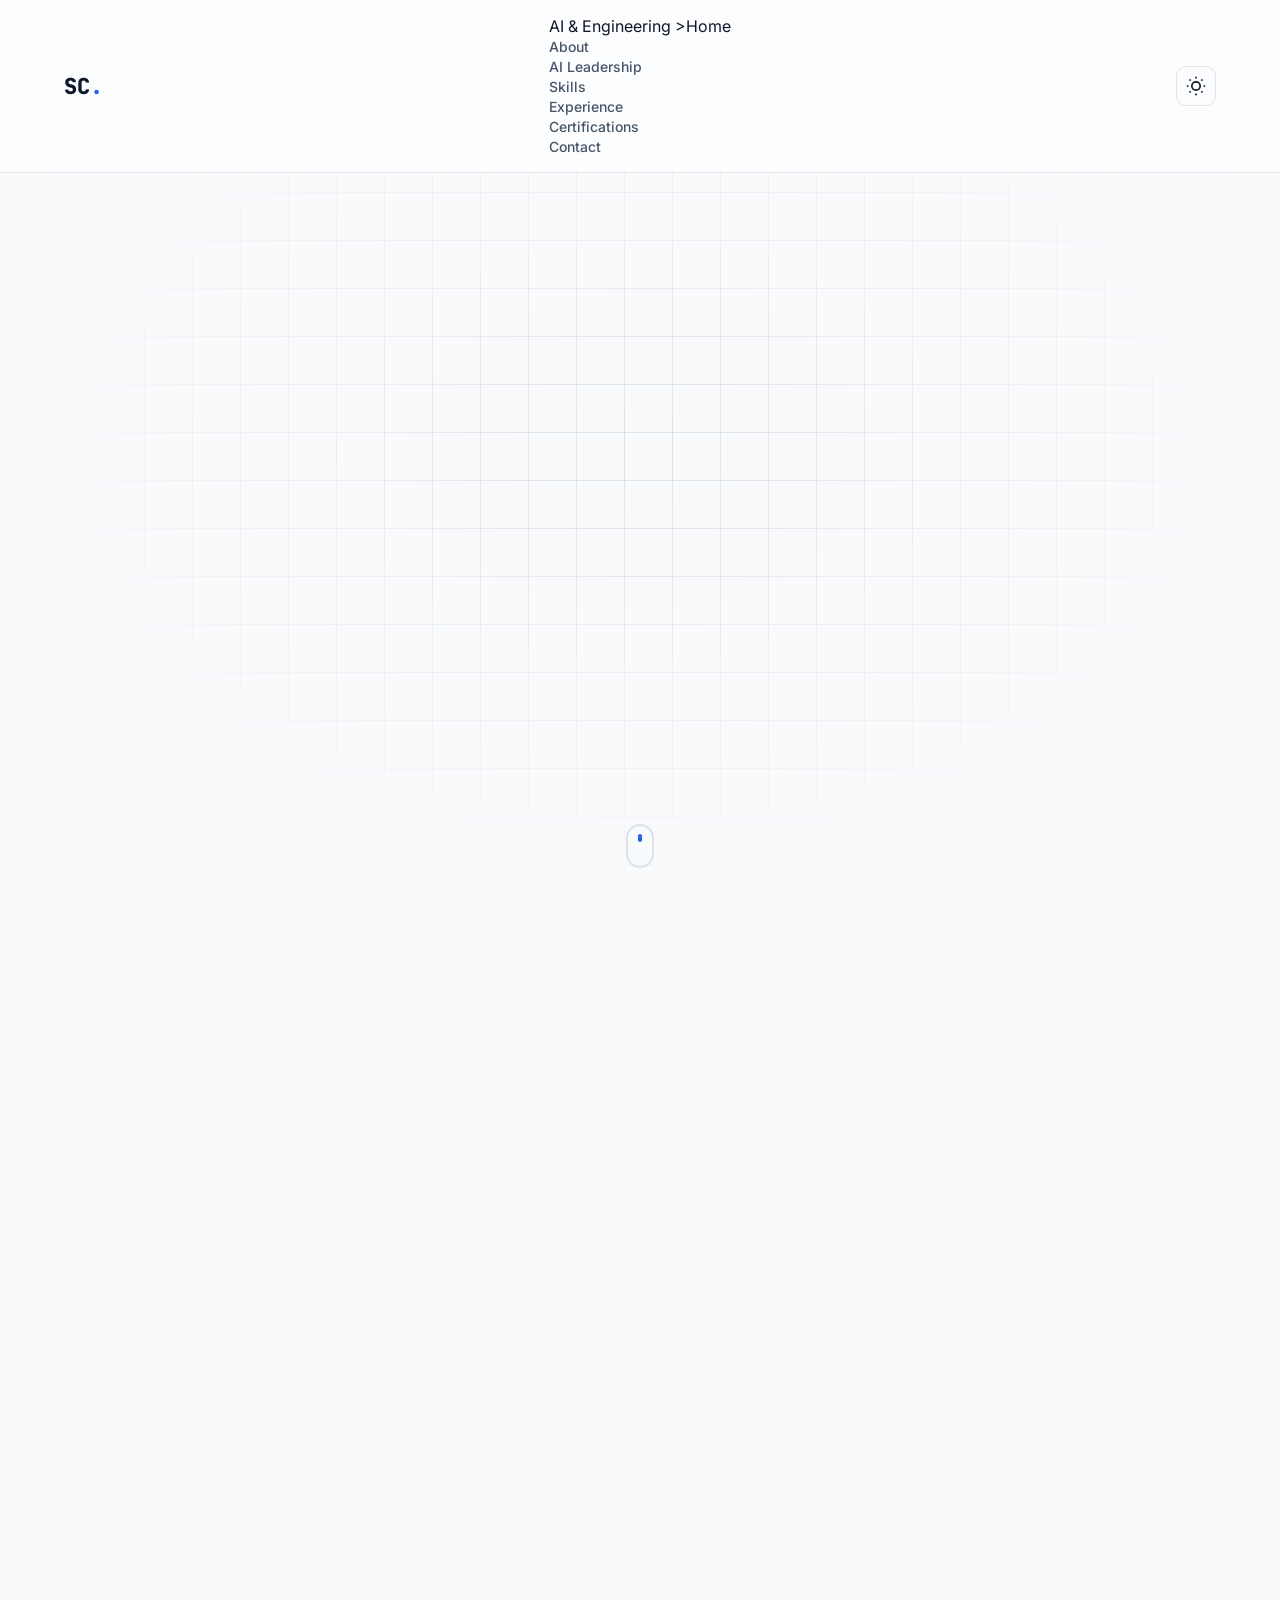
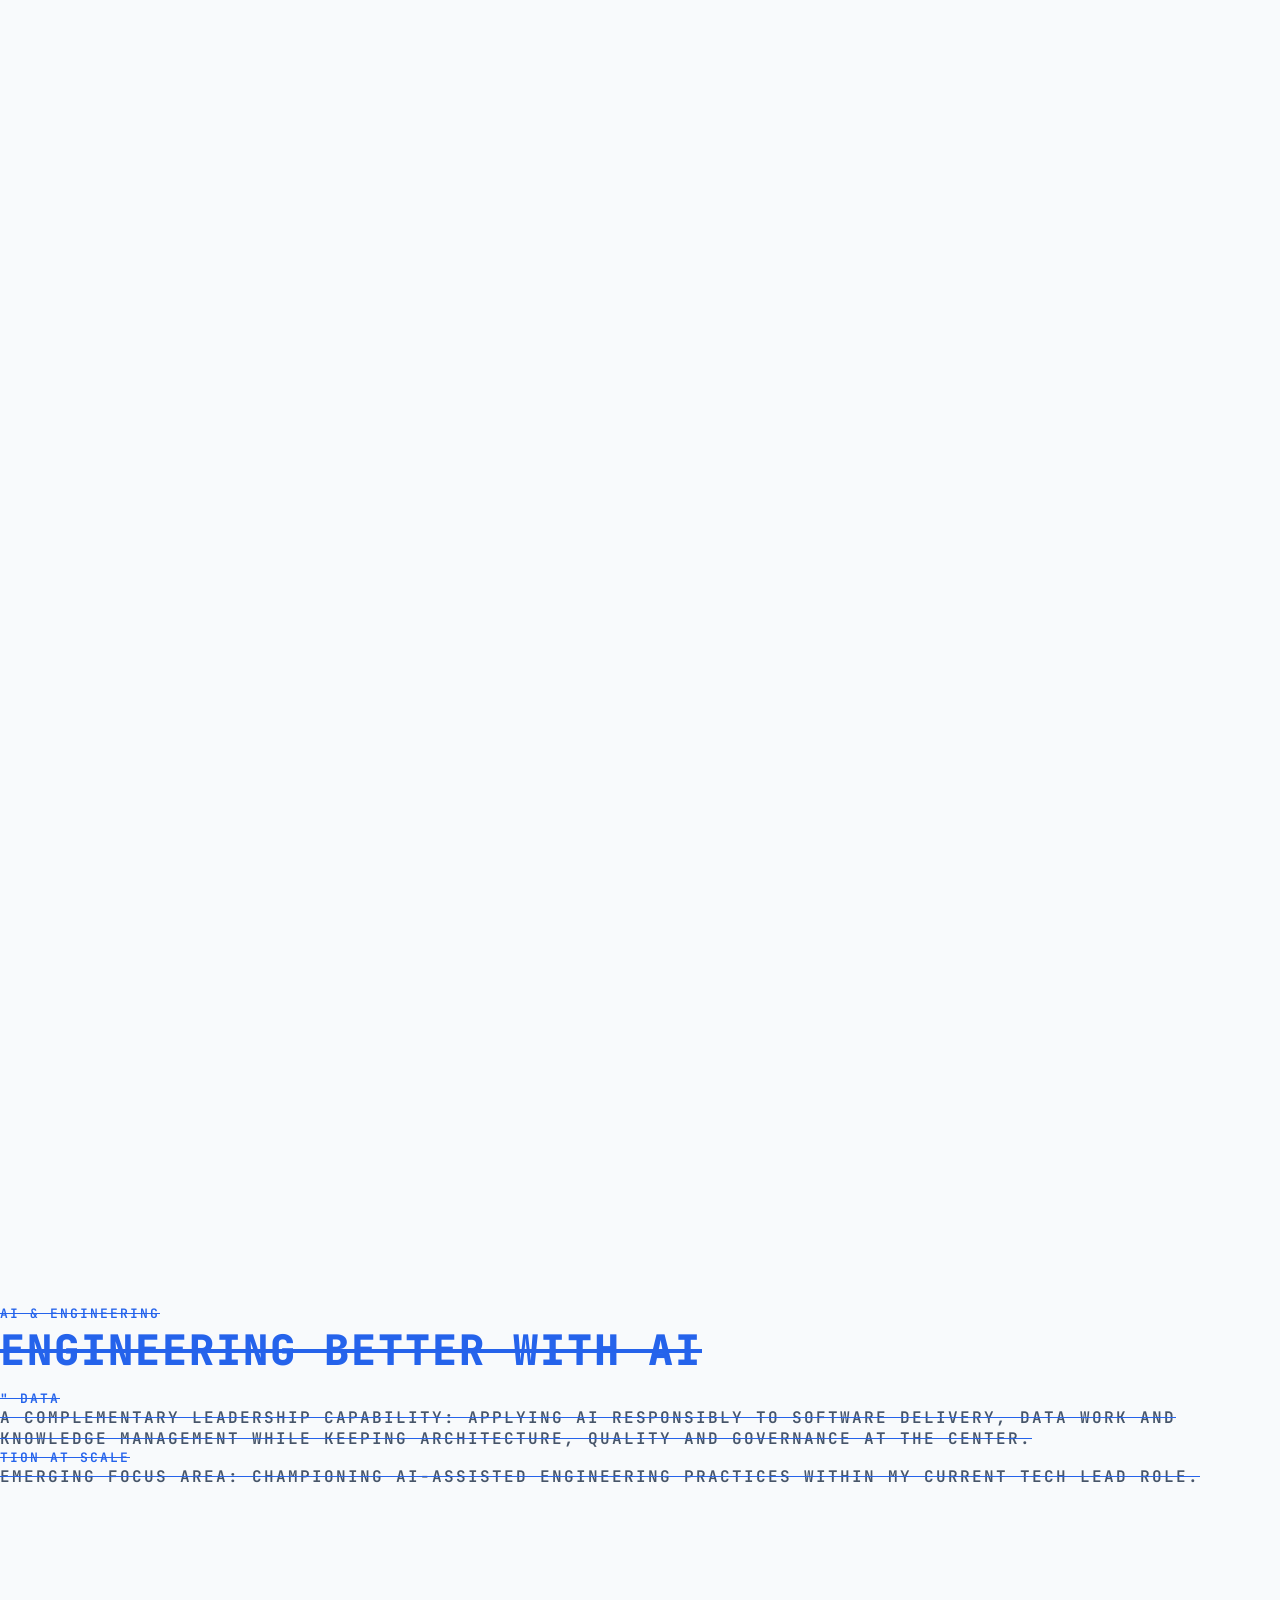
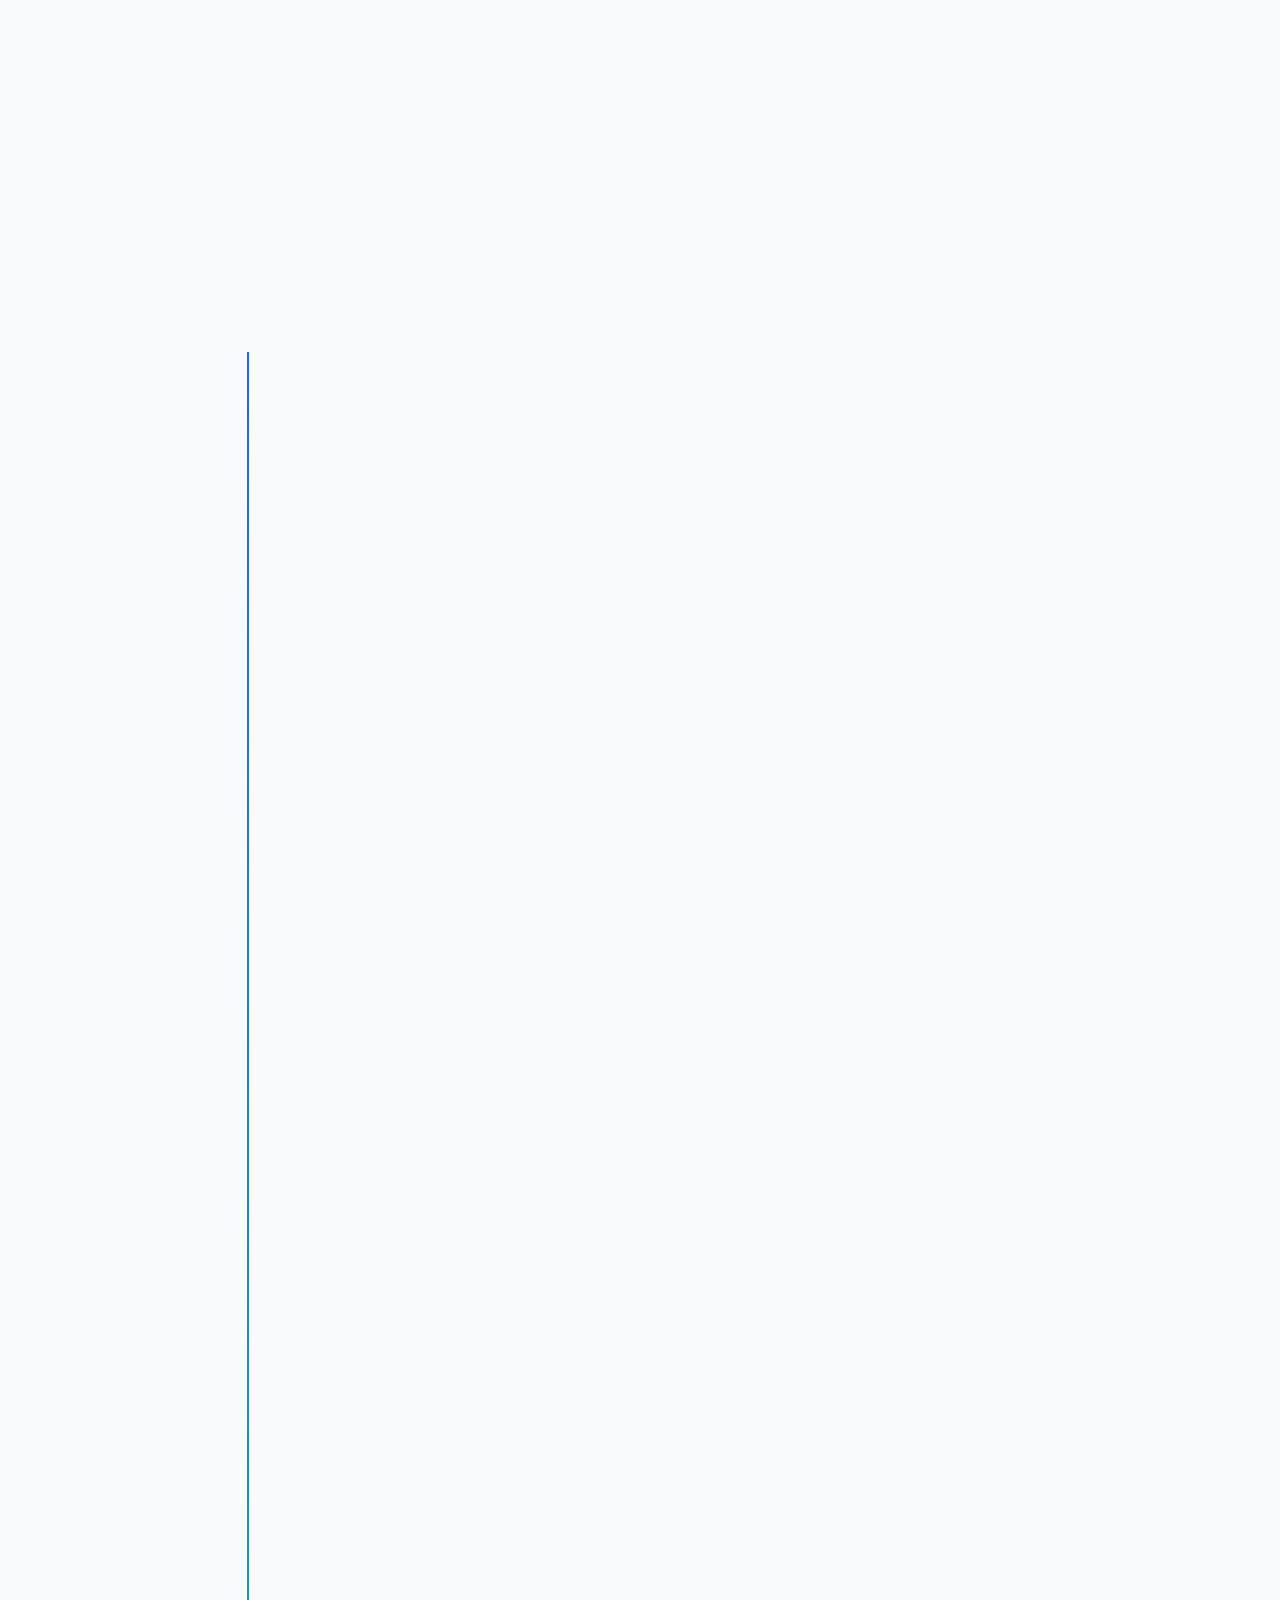
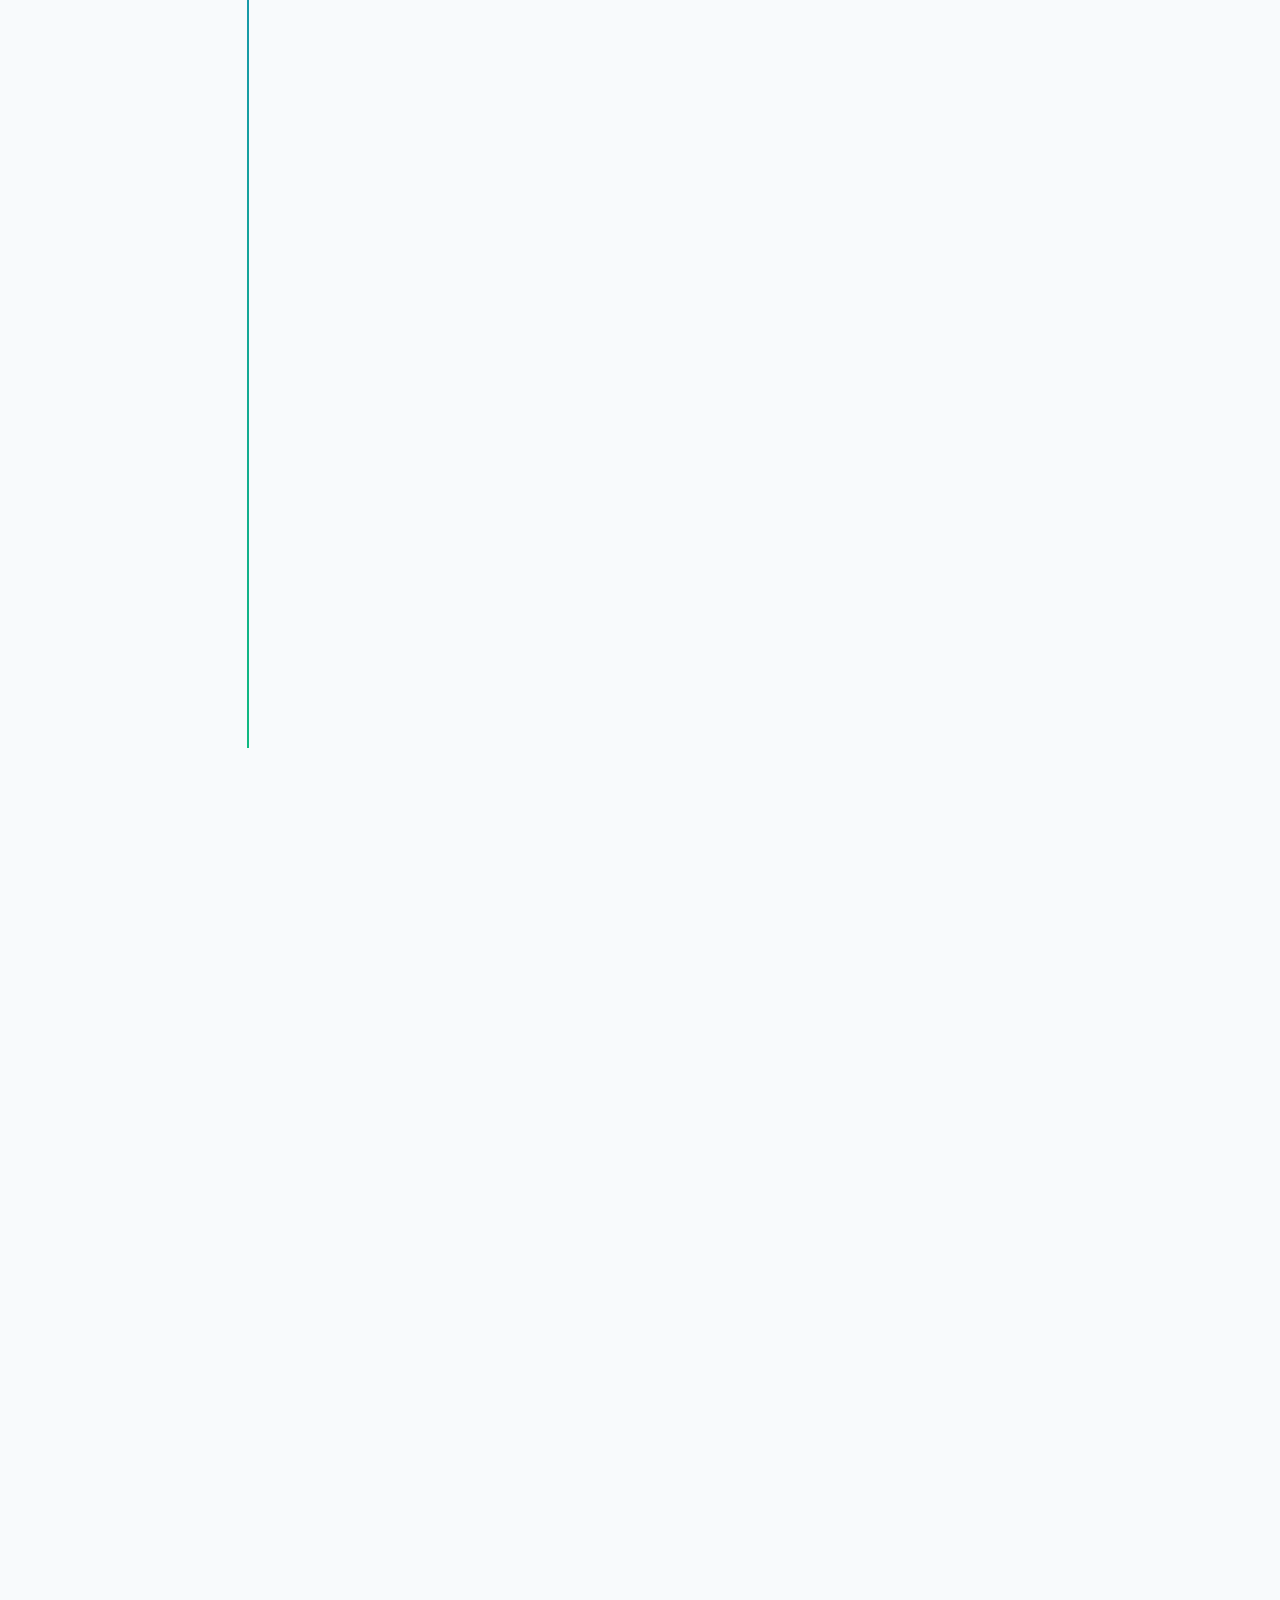
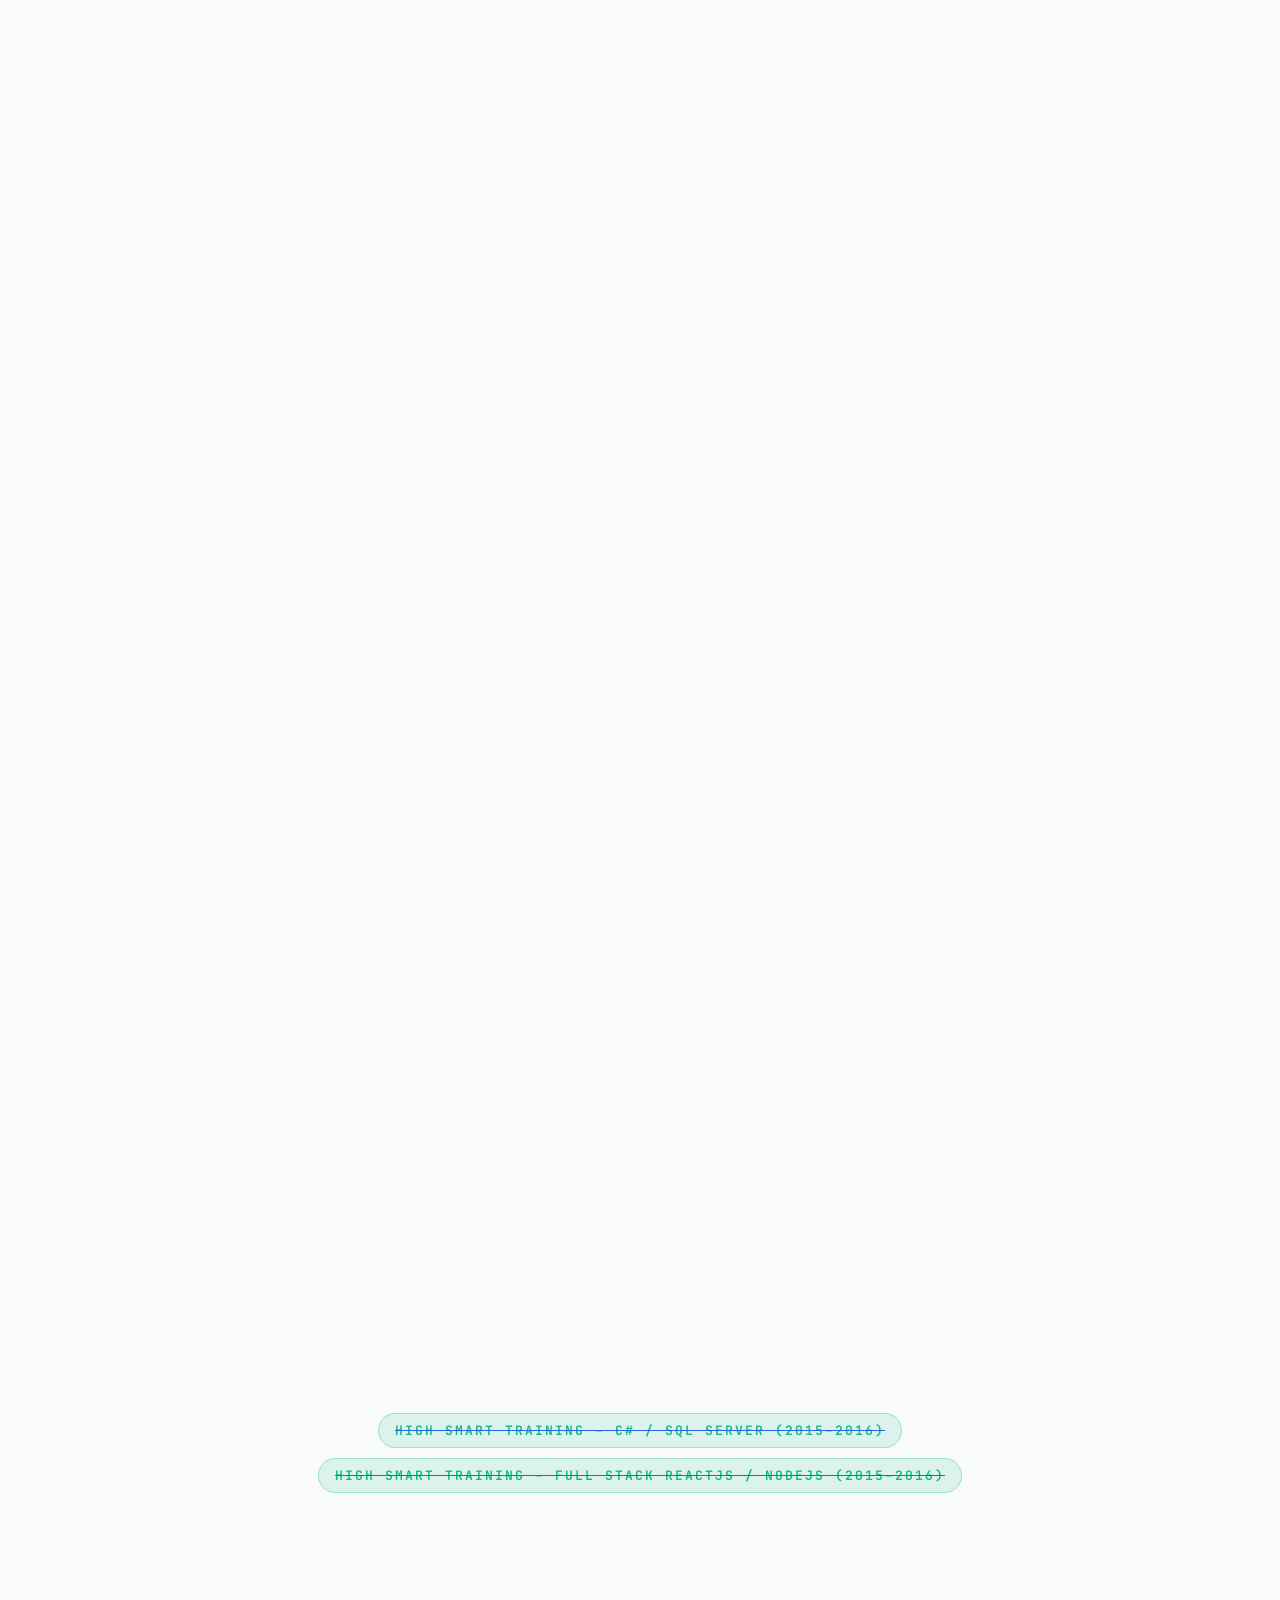
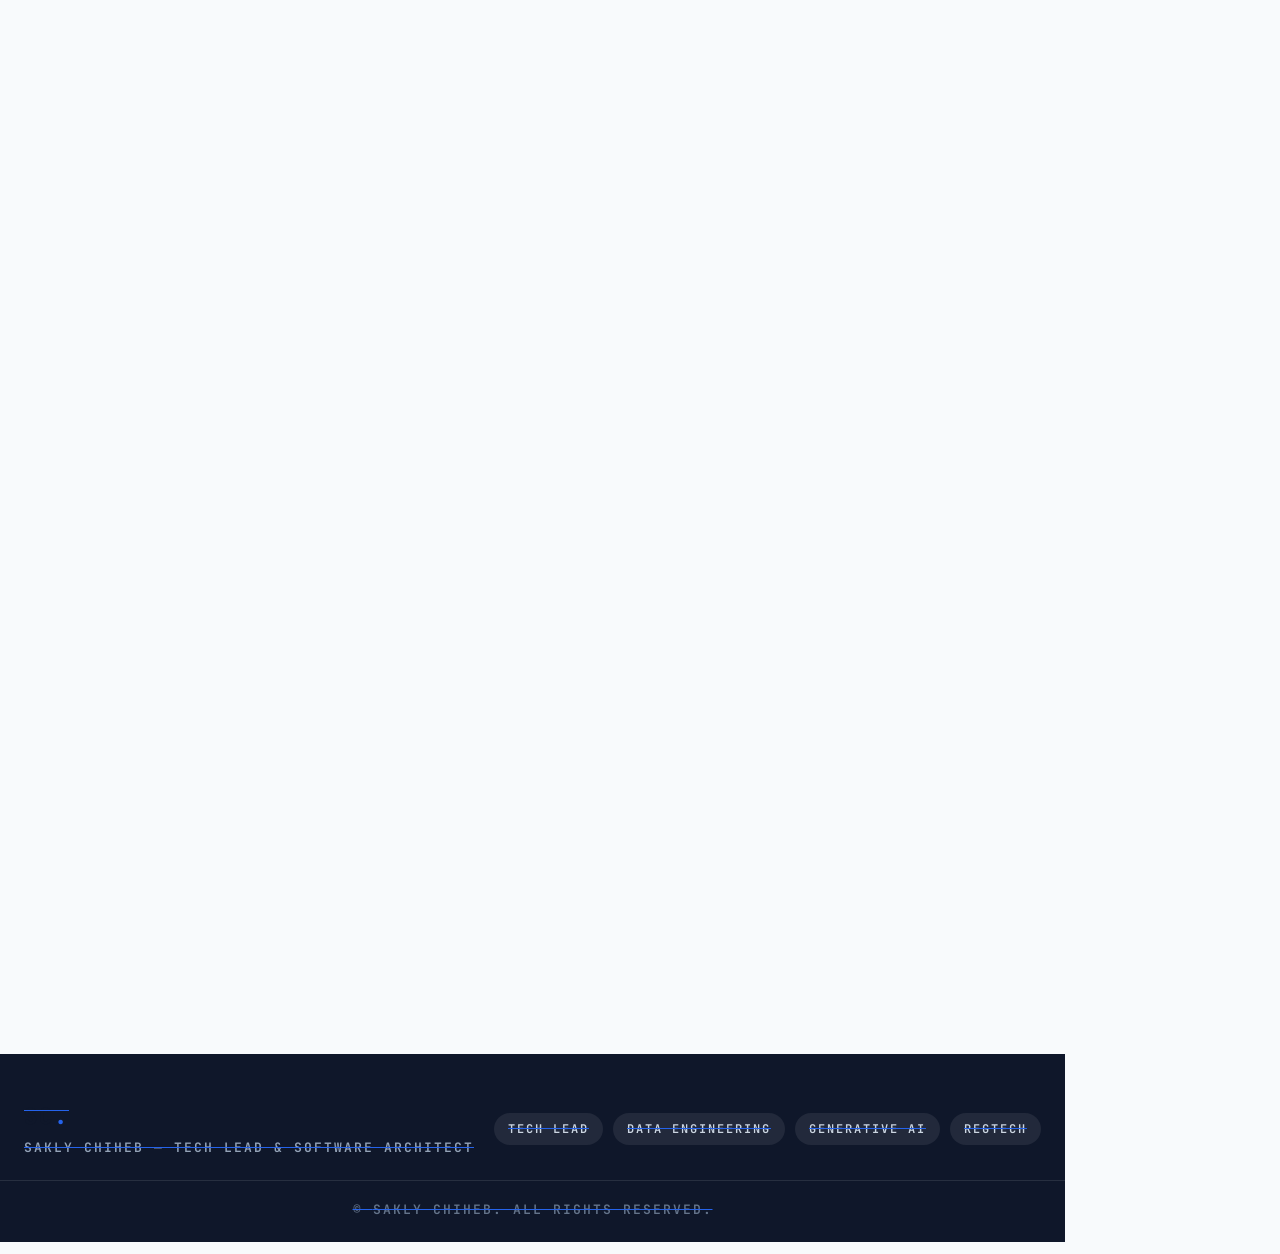
==== commit 7b691413: "Add files via upload" ====
--- a/index.html
+++ b/index.html
@@ -22,15 +22,15 @@
 
 
 
-<title>Sakly Chiheb | Tech Lead — AI-Driven Software Engineering &amp; RegTech</title>
-
-
-
-<meta name="description" content="Sakly Chiheb — Senior Tech Lead specializing in AI-Driven Software Engineering, Data Engineering and Regulatory Technology (EMIR REFIT, SFTR, MiFID II) for Banking &amp; FinTech." />
-
-
-
-<meta name="keywords" content="Tech Lead, Software Architecture, Data Engineering, Regulatory Technology, RegTech, EMIR REFIT, SFTR, MiFID II, Generative AI, Agentic AI, .NET, SQL Server, Azure, Banking, FinTech" />
+<title>Sakly Chiheb | Tech Lead — Software Engineering, Data &amp; RegTech</title>
+
+
+
+<meta name="description" content="Sakly Chiheb — Tech Lead specializing in software engineering, data platforms, architecture and regulatory technology for Banking and FinTech, with complementary expertise in AI-assisted engineering." />
+
+
+
+<meta name="keywords" content="Tech Lead, Senior Software Engineer, Solution Architect, .NET, Software Architecture, Data Engineering, SQL Server, Azure, Regulatory Technology, RegTech, EMIR REFIT, SFTR, MiFID II, Generative AI, Banking, FinTech" />
 
 
 
@@ -62,11 +62,11 @@
 
 
 
-<meta property="og:title" content="Sakly Chiheb | Tech Lead — AI-Driven Software Engineering & RegTech" />
-
-
-
-<meta property="og:description" content="Building Enterprise Platforms, Regulatory Solutions, and AI-Powered Engineering Systems." />
+<meta property="og:title" content="Sakly Chiheb | Tech Lead — Software Engineering, Data & RegTech" />
+
+
+
+<meta property="og:description" content="Building enterprise software, data platforms and regulatory solutions, enhanced by practical AI-assisted engineering." />
 
 
 
@@ -90,11 +90,11 @@
 
 
 
-<meta name="twitter:title" content="Sakly Chiheb | Tech Lead — AI-Driven Software Engineering & RegTech" />
-
-
-
-<meta name="twitter:description" content="Senior Tech Lead — Data Engineering, Regulatory Technology & AI Leadership." />
+<meta name="twitter:title" content="Sakly Chiheb | Tech Lead — Software Engineering, Data & RegTech" />
+
+
+
+<meta name="twitter:description" content="Tech Lead — Software Engineering, Data Platforms, Regulatory Technology and AI-assisted Engineering." />
 
 
 
@@ -154,7 +154,7 @@
 
 
 
-  "jobTitle": "Tech Lead - AI-Driven Software Engineering & Regulatory Technology",
+  "jobTitle": "Tech Lead - Software Engineering, Data Platforms & Regulatory Technology",
 
 
 
@@ -166,7 +166,7 @@
 
 
 
-  "knowsAbout": ["Software Architecture", "Data Engineering", "RegTech", "Generative AI", "Agentic AI", ".NET", "SQL Server", "Azure"]
+  "knowsAbout": ["Software Engineering", "Software Architecture", "Data Engineering", "RegTech", "Regulatory Reporting", ".NET", "SQL Server", "Azure", "AI-assisted Engineering", "Generative AI"]
 
 
 
@@ -266,11 +266,8 @@
 
 
 
-    <ul class="nav-links" id="nav-links">
-
-
-
-      <li><a href="#home" class="nav-link">Home</a></li>
+    <ul class="      <li><a href="#ai-leadership" class="nav-link">AI &amp; Engineering</a></li>
+>Home</a></li>
 
 
 
@@ -382,15 +379,9 @@
 
 
 
-        <h1 class="hero-name">SAKLY CHIHEB</h1>
-
-
-
-        <h2 class="hero-title">
-
-
-
-          <span class="typing-text" id="typing-text"></span><span class="cursor">|</span>
+        <h1 class="hero-name">SAKLY CHIHEB</h1>+        <p class="hero-subtitle">Building enterprise software, data platforms and regulatory solutions — enhanced by practical AI-assisted engineering.</p>
+|</span>
 
 
 
@@ -556,7 +547,1031 @@
 
 
 
-          <span class="metric-label">Leadership Roles</span>
+          <sp          <span class="metric-value" data-count="3" data-suffix="">0</span>
+   </d          <span class="metric-label">Engineering Pillars: Software, Data &amp; AI</span>
+fade-up" data-delay="200">
+
+
+
+          <span class="metric-value metric-text">AI</span>
+
+
+
+          <span class="metric-label">Prompt Engineering</span>
+
+
+
+        </div>
+
+
+
+        <div class="metric-card glass" data-animate="fade-up" data-delay="300">
+
+
+
+          <span class="metric-value" data-count="20" data-suffix="+">0</span>
+
+
+
+          <span class="metric-label">Enterprise Projects</span>
+
+
+
+        </div>
+
+
+
+      </div>
+
+
+
+    </div>
+
+
+
+  </section>
+
+
+
+
+
+
+
+  <!-- 3. ABOUT -->
+
+
+
+  <section id="about" class="section about">
+
+
+
+    <div class="container">
+
+
+
+      <div class="section-header" data-animate="fade-up">
+
+
+
+        <span class="section-tag">About Me</span>
+
+
+
+        <h2 class="section-title">Executive Profile</h2>
+
+
+
+      </div>
+
+
+
+      <div class="about-grid">
+
+
+
+        <div class="about-text" data-animate="fade-up">
+
+
+
+          <p>I am a Senior Software Engineer, Technical Lead and Data Engineer with a strong focus on building mission-critical platforms for the Banking and FinTech industry. Over the course of my career, I have led engineering teams delivering regulatory reporting systems, large-scale data platforms, and compliance-driven architectures that operate at enterprise scale.</p>
+
+
+
+          <p>As a Regulatory Reporting specialist, I have deep hands-on expertise across <strong>EMIR REFIT</strong>, <strong>SFTR</strong>, and <strong>Mi          <p>Alongside this core engineering and data background, I apply <strong>Generative AI</strong>, <strong>Microsoft Copilot</strong>, and <strong>AI-assisted development</strong> practices to improve developer productivity, documentation quality, knowledge sharing, and delivery workflows. AI is an accelerator for sound engineering—not a substitute for architecture, data quality, security, or business understanding.</p>
+ineering organizations — improving developer productivity, documentation quality, and knowledge management through AI-assisted software development practices.</p>
+
+
+
+          <p>My current focus blends <strong>Data Platforms</strong>, <strong>Compliance Systems</strong>, and <strong>Software Architecture</strong>, with a continuous drive to mentor engineers and establish technical governance across complex, regulated environments.</p>
+
+
+
+          <div class="about-tags">
+
+
+
+            <span class="chip">Banking</span>
+
+
+
+            <span class="chip">FinTech</span>
+
+
+
+            <span class="chip">Compliance</span>
+
+
+
+            <span class="chip">Data Engineering</span>
+
+
+
+          </div>
+
+            <h3>Balanced Engineering Focus</h3>
+ <div class="about-highlights" data-animate="fade-up" data-delay="150">
+
+
+
+          <div class="highlight-card glass">
+
+
+
+            <h3>Core Focus</h3>
+
+
+
+            <ul>
+
+
+
+              <li>Generative AI</li>
+
+
+
+              <li>Prompt Engineering</li>
+
+
+
+              <li>Agentic AI</li>
+
+
+
+              <li>Data Platforms</li>
+
+
+
+              <li>Compliance Systems</li>
+
+
+
+              <li>Software Architecture</li>
+
+
+
+            </ul>
+
+
+
+          </div>
+
+
+
+        </div>
+
+
+
+      </div>
+
+
+
+    </div>
+
+
+
+  </section>
+
+
+
+
+
+
+
+  <!-- 4. AI LEADERSHIP -->
+
+
+
+  <s        <span class="section-tag">AI &amp; Engineering</span>
+
+
+
+        <h2 class="section-title">Engineering Better with AI</h2>
+" data        <p class="section-desc">A complementary leadership capability: applying AI responsibly to software delivery, data work and knowledge management while keeping architecture, quality and governance at the center.</p>
+tion at Scale</h2>
+
+
+
+        <p class="section-desc">Emerging focus area: championing AI-assisted engineering practices within my current Tech Lead role.</p>
+
+
+
+      </div>
+
+
+
+      <div class="card-grid ai-grid">
+
+
+
+        <div class="ai-card glass" data-animate="fade-up">
+
+
+
+          <div class="ai-icon"><svg width="32" height="32" viewBox="0 0 24 24" fill="none" stroke="currentColor" stroke-width="1.6"><path d="M9.5 2a3.5 3.5 0 0 0-3.5 3.5V6a3 3 0 0 0-2 5 3 3 0 0 0 2 5v.5A3.5 3.5 0 0 0 9.5 20"/><path d="M14.5 2a3.5 3.5 0 0 1 3.5 3.5V6a3 3 0 0 1 2 5 3 3 0 0 1-2 5v.5A3.5 3.5 0 0 1 14.5 20"/><path d="M9.5 2v18M14.5 2v18"/></svg></div>
+
+
+
+          <h3>Prompt Engineering</h3>
+
+
+
+          <p>Designing effective prompts to maximize LLM output quality and reliability.</p>
+
+
+
+        </div>
+
+
+
+        <div class="ai-card glass" data-animate="fade-up" data-delay="50">
+
+
+
+          <div class="ai-icon"><svg width="32" height="32" viewBox="0 0 24 24" fill="none" stroke="currentColor" stroke-width="1.6"><path d="M8.5 12.5l2.5 2.5 5-5"/><circle cx="12" cy="12" r="9.5"/></svg></div>
+
+
+
+          <h3>Microsoft Copilot</h3>
+
+
+
+          <p>Integrating Copilot across the SDLC to accelerate delivery and code quality.</p>
+
+
+
+        </div>
+
+
+
+        <div class="ai-card glass" data-animate="fade-up" data-delay="100">
+
+
+
+          <div class="ai-icon"><svg width="32" height="32" viewBox="0 0 24 24" fill="none" stroke="currentColor" stroke-width="1.6"><path d="M21 11.5a8.5 8.5 0 0 1-12.4 7.6L3 20l1.1-5.3A8.5 8.5 0 1 1 21 11.5z"/></svg></div>
+
+
+
+          <h3>ChatGPT</h3>
+
+
+
+          <p>Leveraging conversational AI for architecture reviews and problem solving.</p>
+
+
+
+        </div>
+
+
+
+        <div class="ai-card glass" data-animate="fade-up" data-delay="150">
+
+
+
+          <div class="ai-icon"><svg width="32" height="32" viewBox="0 0 24 24" fill="none" stroke="currentColor" stroke-width="1.6"><circle cx="12" cy="12" r="3"/><path d="M19.4 15a1.65 1.65 0 0 0 .33 1.82l.06.06a2 2 0 1 1-2.83 2.83l-.06-.06a1.65 1.65 0 0 0-1.82-.33 1.65 1.65 0 0 0-1 1.51V21a2 2 0 0 1-4 0v-.09A1.65 1.65 0 0 0 9 19.4a1.65 1.65 0 0 0-1.82.33l-.06.06a2 2 0 1 1-2.83-2.83l.06-.06A1.65 1.65 0 0 0 4.68 15a1.65 1.65 0 0 0-1.51-1H3a2 2 0 0 1 0-4h.09A1.65 1.65 0 0 0 4.6 9a1.65 1.65 0 0 0-.33-1.82l-.06-.06a2 2 0 1 1 2.83-2.83l.06.06A1.65 1.65 0 0 0 9 4.6a1.65 1.65 0 0 0 1-1.51V3a2 2 0 0 1 4 0v.09a1.65 1.65 0 0 0 1 1.51 1.65 1.65 0 0 0 1.82-.33l.06-.06a2 2 0 1 1 2.83 2.83l-.06.06A1.65 1.65 0 0 0 19.4 9a1.65 1.65 0 0 0 1.51 1H21a2 2 0 0 1 0 4h-.09a1.65 1.65 0 0 0-1.51 1z"/></svg></div>
+
+
+
+          <h3>Agentic AI</h3>
+
+
+
+          <p>Building autonomous agent workflows to automate engineering tasks.</p>
+
+
+
+        </div>
+
+
+
+        <div class="ai-card glass" data-animate="fade-up" data-delay="200">
+
+
+
+          <div class="ai-icon"><svg width="32" height="32" viewBox="0 0 24 24" fill="none" stroke="currentColor" stroke-width="1.6"><path d="M16 18L22 12L16 6M8 6L2 12L8 18"/></svg></div>
+
+
+
+          <h3>AI-assisted Development</h3>
+
+
+
+          <p>Embedding AI tooling into day-to-day software engineering practices.</p>
+
+
+
+        </div>
+
+
+
+        <div class="ai-card glass" data-animate="fade-up" data-delay="250">
+
+
+
+          <div class="ai-icon"><svg width="32" height="32" viewBox="0 0 24 24" fill="none" stroke="currentColor" stroke-width="1.6"><path d="M4 19.5A2.5 2.5 0 0 1 6.5 17H20"/><path d="M6.5 2H20v20H6.5A2.5 2.5 0 0 1 4 19.5v-15A2.5 2.5 0 0 1 6.5 2z"/></svg></div>
+
+
+
+          <h3>LLM-powered Documentation</h3>
+
+
+
+          <p>Automating technical documentation generation with large language models.</p>
+
+
+
+        </div>
+
+
+
+        <div class="ai-card glass" data-animate="fade-up" data-delay="300">
+
+
+
+          <div class="ai-icon"><svg width="32" height="32" viewBox="0 0 24 24" fill="none" stroke="currentColor" stroke-width="1.6"><path d="M4.5 16.5c-1.5 1.26-2 5-2 5s3.74-.5 5-2c.71-.84.7-2.13-.09-2.91a2.18 2.18 0 0 0-2.91-.09z"/><path d="M12 15l-3-3a22 22 0 0 1 2-3.95A12.88 12.88 0 0 1 22 2c0 2.72-.78 7.5-6 11a22.35 22.35 0 0 1-4 2z"/><path d="M9 12H4s.55-3.03 2-4c1.62-1.08 5 0 5 0M12 15v5s3.03-.55 4-2c1.08-1.62 0-5 0-5"/></svg></div>
+
+
+
+          <h3>Software Productivity</h3>
+
+
+
+          <p>Measurably improving team velocity through AI-augmented workflows.</p>
+
+
+
+        </div>
+
+
+
+      </div>
+
+
+
+    </div>
+
+
+
+  </section>
+
+
+
+
+
+
+
+  <!-- 5. SKILLS -->
+
+
+
+  <section id="skills" class="section skills">
+
+
+
+    <div class="container">
+
+
+
+      <div class="section-header" data-animate="fade-up">
+
+
+
+        <span class="section-tag">Skills</span>
+
+
+
+        <h2 class="section-title">Technical Expertise</h2>
+
+
+
+      </div>
+
+
+
+      <div class="skills-grid">
+
+
+
+        <div class="skill-group glass" data-animate="fade-up">
+
+
+
+          <h3>Software Engineering</h3>
+
+
+
+          <div class="skill-tags">
+
+
+
+            <span>C#</span><span>.NET</span><span>ASP.NET Core</span><span>REST APIs</span><span>Microservices</span><span>ReactJS</span><span>NodeJS</span><span>Python</span>
+
+
+
+          </div>
+
+
+
+        </div>
+
+
+
+        <div class="skill-group glass" data-animate="fade-up" data-delay="50">
+
+
+
+          <h3>Data Engineering</h3>
+
+
+
+          <div class="skill-tags">
+
+
+
+            <span>SQL Server</span><span>T-SQL</span><span>ETL</span><span>Talend</span><span>SSIS</span><span>Pentaho</span><span>Control-M</span><span>Data Modelling</span><span>Data Quality</span><span>MySQL</span><span>PostgreSQL</span><span>MongoDB</span>
+
+
+
+          </div>
+
+
+
+        </div>
+
+
+
+        <div class="skill-group glass" data-animate="fade-up" data-delay="100">
+
+
+
+          <h3>Cloud &amp; DevOps</h3>
+
+
+
+          <div class="skill-tags">
+
+
+
+            <span>Azure</span><span>AWS</span><span>GCP</span><span>Docker</span><span>Kubernetes</span><span>Azure DevOps</span><span>Jenkins</span><span>Ansible</span>
+
+
+
+          </div>
+
+
+
+        </div>
+
+
+
+        <div class="skill-group glass" data-animate="fade-up" data-delay="150">
+
+
+
+          <h3>AI &amp; Automation</h3>
+
+
+
+          <div class="skill-tags">
+
+
+
+            <span>Prompt Engineering</span><span>Microsoft Copilot</span><span>ChatGPT</span><span>Agentic AI</span><span>AI Automation</span>
+
+
+
+          </div>
+
+
+
+        </div>
+
+
+
+        <div class="skill-group glass" data-animate="fade-up" data-delay="200">
+
+
+
+          <h3>Regulatory Expertise</h3>
+
+
+
+          <div class="skill-tags">
+
+
+
+            <span>EMIR REFIT</span><span>SFTR</span><span>MiFID II</span><span>MAR</span><span>Regulatory Reporting</span>
+
+
+
+          </div>
+
+
+
+        </div>
+
+
+
+        <div class="skill-group glass" data-animate="fade-up" data-delay="250">
+
+
+
+          <h3>Leadership</h3>
+
+
+
+          <div class="skill-tags">
+
+
+
+            <span>Technical Leadership</span><span>Architecture Governance</span><span>Team Coaching</span><span>Agile Delivery</span><span>Stakeholder Management</span><span>Engineering Excellence</span>
+
+
+
+          </div>
+
+
+
+        </div>
+
+
+
+        <div class="skill-group glass" data-animate="fade-up" data-delay="300">
+
+
+
+          <h3>BI &amp; Project Tools</h3>
+
+
+
+          <div class="skill-tags">
+
+
+
+            <span>Power BI</span><span>Tableau</span><span>JIRA</span><span>Confluence</span><span>Trello</span>
+
+
+
+          </div>
+
+
+
+        </div>
+
+
+
+      </div>
+
+
+
+    </div>
+
+
+
+  </section>
+
+
+
+
+
+
+
+  <!-- 6. EXPERIENCE TIMELINE -->
+
+
+
+  <section id="experience" class="section experience">
+
+
+
+    <div class="container">
+
+
+
+      <div class="section-header" data-animate="fade-up">
+
+
+
+        <span class="section-tag">Experience</span>
+
+
+
+        <h2 class="section-title">Career Timeline</h2>
+
+
+
+      </div>
+
+
+
+      <div class="timeline">
+
+
+
+        <div class="timeline-item" data-animate="fade-up">
+
+
+
+          <div class="timeline-dot"></div>
+
+
+
+          <div class="timeline-content glass">
+
+
+
+            <span class="timeline-date">September 2025 — Present</span>
+
+
+
+            <h3>Tech Lead IT — Compliance &amp; Data Systems</h3>
+
+
+
+            <h4>ODDO BHF</h4>
+
+
+
+            <ul>
+
+
+
+              <li>Lead architecture and evolution of regulatory reporting and compliance platforms</li>
+
+
+
+              <li>Define engineering standards, architecture governance and development practices</li>
+
+
+
+              <li>Drive SQL Server optimization, scalability and data governance initiatives</li>
+
+
+
+              <li>Coordinate collaboration between Business, Compliance and IT teams</li>
+
+
+
+              <li>Promote Generative AI adoption across software engineering teams</li>
+
+
+
+              <li>Mentor engineers on Prompt Engineering and AI-assisted development practices</li>
+
+
+
+              <li>Explore Agentic AI workflows for process automation and operational efficiency</li>
+
+
+
+            </ul>
+
+
+
+          </div>
+
+
+
+        </div>
+
+
+
+        <div class="timeline-item" data-animate="fade-up">
+
+
+
+          <div class="timeline-dot"></div>
+
+
+
+          <div class="timeline-content glass">
+
+
+
+            <span class="timeline-date">September 2024 — September 2025</span>
+
+
+
+            <h3>Senior Software Engineer / Technical Referent / Scrum Master</h3>
+
+
+
+            <h4>ODDO BHF</h4>
+
+
+
+            <ul>
+
+
+
+              <li>Designed and optimized regulatory reporting data platforms</li>
+
+
+
+              <li>Implemented ETL processes supporting EMIR, SFTR and MiFID reporting</li>
+
+
+
+              <li>Served as technical referent for backend and data-centric solutions</li>
+
+
+
+              <li>Facilitated Agile ceremonies as Scrum Master, improving team collaboration and delivery efficiency</li>
+
+
+
+              <li>Improved SQL performance through advanced indexing and optimization</li>
+
+
+
+            </ul>
+
+
+
+          </div>
+
+
+
+        </div>
+
+
+
+        <div class="timeline-item" data-animate="fade-up">
+
+
+
+          <div class="timeline-dot"></div>
+
+
+
+          <div class="timeline-content glass">
+
+
+
+            <span class="timeline-date">February 2023 — September 2024</span>
+
+
+
+            <h3>Senior Software Development Engineer</h3>
+
+
+
+            <h4>ODDO BHF</h4>
+
+
+
+            <ul>
+
+
+
+              <li>Developed backend services supporting compliance applications</li>
+
+
+
+              <li>Contributed to regulatory reporting platforms</li>
+
+
+
+              <li>Improved reliability of ETL and monitoring workflows</li>
+
+
+
+            </ul>
+
+
+
+          </div>
+
+
+
+        </div>
+
+
+
+        <div class="timeline-item" data-animate="fade-up">
+
+
+
+          <div class="timeline-dot"></div>
+
+
+
+          <div class="timeline-content glass">
+
+
+
+            <span class="timeline-date">2022 — 2023</span>
+
+
+
+            <h3>Senior .NET Engineer / Team Lead</h3>
+
+
+
+            <h4>POLYSOFT INFORMATIQUE</h4>
+
+
+
+            <ul>
+
+
+
+              <li>Led .NET development team on enterprise software projects</li>
+
+
+
+              <li>Contributed to technical architecture and delivery planning</li>
+
+
+
+            </ul>
+
+
+
+          </div>
+
+
+
+        </div>
+
+
+
+        <div class="timeline-item" data-animate="fade-up">
+
+
+
+          <div class="timeline-dot"></div>
+
+
+
+          <div class="timeline-content glass">
+
+
+
+            <span class="timeline-date">2019 — 2022</span>
+
+
+
+            <h3>Technical Lead &amp; Founder</h3>
+
+
+
+            <h4>CHISAK INFORMATIQUE</h4>
+
+
+
+            <ul>
+
+
+
+              <li>Founded and led the development of GestiFast, a software solution for SMEs</li>
+
+
+
+              <li>Managed full project lifecycle from architecture to deployment</li>
+
+
+
+              <li>Supervised development teams, ensuring delivery quality and client satisfaction</li>
+
+
+
+            </ul>
+
+
+
+          </div>
+
+
+
+        </div>
+
+
+
+        <div class="timeline-item" data-animate="fade-up">
+
+
+
+          <div class="timeline-dot"></div>
+
+
+
+          <div class="timeline-content glass">
+
+
+
+            <span class="timeline-date">2017 — 2019</span>
+
+
+
+            <h3>Junior Developer &rarr; Project Lead &rarr; Team Lead (Odoo ERP)</h3>
+
+
+
+            <h4>SIMSOFT TECHNOLOGIES</h4>
+
+
+
+            <ul>
+
+
+
+              <li>Started as Junior .NET / SQL Server Developer on industrial management systems</li>
+
+
+
+              <li>Promoted to Engineering Project Lead, coordinating delivery between technical teams and stakeholders</li>
+
+
+
+              <li>Promoted to Team Lead for Odoo ERP customization and development</li>
+
+
+
+            </ul>
+
+
+
+          </div>
+
+
+
+        </div>
+
+
+
+      </div>
+
+
+
+    </div>
+
+
+
+  </section>
+
+
+
+
+
+
+
+  <!-- 6.5 SELECTED ACHIEVEMENTS -->
+
+
+
+  <section class="section achievements">
+
+
+
+    <div class="container">
+
+
+
+      <div class="section-header" data-animate="fade-up">
+
+
+
+        <span class="section-tag">Impact</span>
+
+
+
+        <h2 class="section-title">Selected Achievements</h2>
+
+
+
+      </div>
+
+
+
+      <div class="metrics-grid">
+
+
+
+        <div class="metric-card glass" data-animate="fade-up">
+
+
+
+          <span class="metric-value" data-count="95" data-suffix="%">0</span>
+
+
+
+          <span class="metric-label">Client satisfaction on GestiFast (CHISAK)</span>
+
+
+
+        </div>
+
+
+
+        <div class="metric-card glass" data-animate="fade-up" data-delay="100">
+
+
+
+          <span class="metric-value" data-count="40" data-suffix="%">0</span>
+
+
+
+          <span class="metric-label">Efficiency gain on retail/wholesale sales modules</span>
 
 
 
@@ -568,11 +1583,11 @@
 
 
 
-          <span class="metric-value metric-text">AI</span>
-
-
-
-          <span class="metric-label">Prompt Engineering</span>
+          <span class="metric-value" data-count="30" data-suffix="%">0</span>
+
+
+
+          <span class="metric-label">Operational efficiency increase via GestiFast</span>
 
 
 
@@ -584,11 +1599,11 @@
 
 
 
-          <span class="metric-value" data-count="20" data-suffix="+">0</span>
-
-
-
-          <span class="metric-label">Enterprise Projects</span>
+          <span class="metric-value" data-count="25" data-suffix="%">0</span>
+
+
+
+          <span class="metric-label">Reduction in application processing time</span>
 
 
 
@@ -612,11 +1627,11 @@
 
 
 
-  <!-- 3. ABOUT -->
-
-
-
-  <section id="about" class="section about">
+  <!-- 7. CURRENT FOCUS -->
+
+
+
+  <section class="section current-focus">
 
 
 
@@ -628,11 +1643,11 @@
 
 
 
-        <span class="section-tag">About Me</span>
-
-
-
-        <h2 class="section-title">Executive Profile</h2>
+        <span class="section-tag">Current Focus</span>
+
+
+
+        <h2 class="section-title">What I'm Building Now</h2>
 
 
 
@@ -640,103 +1655,63 @@
 
 
 
-      <div class="about-grid">
-
-
-
-        <div class="about-text" data-animate="fade-up">
-
-
-
-          <p>I am a Senior Software Engineer, Technical Lead and Data Engineer with a strong focus on building mission-critical platforms for the Banking and FinTech industry. Over the course of my career, I have led engineering teams delivering regulatory reporting systems, large-scale data platforms, and compliance-driven architectures that operate at enterprise scale.</p>
-
-
-
-          <p>As a Regulatory Reporting specialist, I have deep hands-on expertise across <strong>EMIR REFIT</strong>, <strong>SFTR</strong>, and <strong>MiFID II</strong> frameworks — designing resilient, auditable systems that keep financial institutions compliant in an ever-evolving regulatory landscape.</p>
-
-
-
-          <p>I am also an AI enthusiast, driving the adoption of <strong>Generative AI</strong>, <strong>Prompt Engineering</strong>, and <strong>Agentic AI</strong> within engineering organizations — improving developer productivity, documentation quality, and knowledge management through AI-assisted software development practices.</p>
-
-
-
-          <p>My current focus blends <strong>Data Platforms</strong>, <strong>Compliance Systems</strong>, and <strong>Software Architecture</strong>, with a continuous drive to mentor engineers and establish technical governance across complex, regulated environments.</p>
-
-
-
-          <div class="about-tags">
-
-
-
-            <span class="chip">Banking</span>
-
-
-
-            <span class="chip">FinTech</span>
-
-
-
-            <span class="chip">Compliance</span>
-
-
-
-            <span class="chip">Data Engineering</span>
-
-
-
-          </div>
-
-
-
-        </div>
-
-
-
-        <div class="about-highlights" data-animate="fade-up" data-delay="150">
-
-
-
-          <div class="highlight-card glass">
-
-
-
-            <h3>Core Focus</h3>
-
-
-
-            <ul>
-
-
-
-              <li>Generative AI</li>
-
-
-
-              <li>Prompt Engineering</li>
-
-
-
-              <li>Agentic AI</li>
-
-
-
-              <li>Data Platforms</li>
-
-
-
-              <li>Compliance Systems</li>
-
-
-
-              <li>Software Architecture</li>
-
-
-
-            </ul>
-
-
-
-          </div>
+      <div class="card-grid focus-grid">
+
+
+
+        <div class="focus-card glass" data-animate="fade-up">
+
+
+
+          <div class="focus-icon"><svg width="36" height="36" viewBox="0 0 24 24" fill="none" stroke="currentColor" stroke-width="1.6"><path d="M12 3v4M12 17v4M3 12h4M17 12h4M5.6 5.6l2.8 2.8M15.6 15.6l2.8 2.8M5.6 18.4l2.8-2.8M15.6 8.4l2.8-2.8"/></svg></div>
+
+
+
+          <h3>Software Architecture</h3>
+
+
+
+          <p>Designing maintainable .NET services, APIs and enterprise architectures that scale with business needs.</p>
+
+
+
+        </div>
+
+
+
+        <div class="focus-card glass" data-animate="fade-up" data-delay="100">
+
+
+
+          <div class="focus-icon"><svg width="36" height="36" viewBox="0 0 24 24" fill="none" stroke="currentColor" stroke-width="1.6"><rect x="4" y="8" width="16" height="12" rx="2"/><path d="M12 8V4M9 4h6"/><circle cx="9" cy="14" r="1"/><circle cx="15" cy="14" r="1"/></svg></div>
+
+
+
+          <h3>Data &amp; Regulatory Platforms</h3>
+
+
+
+          <p>Building reliable ETL, SQL and compliance platforms for auditable financial reporting and data quality.</p>
+
+
+
+        </div>
+
+
+
+        <div class="focus-card glass" data-animate="fade-up" data-delay="200">
+
+
+
+          <div class="focus-icon"><svg width="36" height="36" viewBox="0 0 24 24" fill="none" stroke="currentColor" stroke-width="1.6"><path d="M3 10l9-6 9 6M5 10v9M19 10v9M9 10v9M15 10v9M3 21h18"/></svg></div>
+
+
+
+          <h3>AI-assisted Engineering</h3>
+
+
+
+          <p>Applying Generative AI, Copilot and emerging agent workflows to improve delivery, documentation and team productivity.</p>
 
 
 
@@ -760,11 +1735,11 @@
 
 
 
-  <!-- 4. AI LEADERSHIP -->
-
-
-
-  <section id="ai-leadership" class="section ai-leadership">
+  <!-- 8. CERTIFICATIONS -->
+
+
+
+  <section id="certifications" class="section certifications">
 
 
 
@@ -776,15 +1751,11 @@
 
 
 
-        <span class="section-tag">AI Leadership</span>
-
-
-
-        <h2 class="section-title">Driving AI Adoption at Scale</h2>
-
-
-
-        <p class="section-desc">Emerging focus area: championing AI-assisted engineering practices within my current Tech Lead role.</p>
+        <span class="section-tag">Certifications</span>
+
+
+
+        <h2 class="section-title">Verified Credentials</h2>
 
 
 
@@ -792,143 +1763,123 @@
 
 
 
-      <div class="card-grid ai-grid">
-
-
-
-        <div class="ai-card glass" data-animate="fade-up">
-
-
-
-          <div class="ai-icon"><svg width="32" height="32" viewBox="0 0 24 24" fill="none" stroke="currentColor" stroke-width="1.6"><path d="M9.5 2a3.5 3.5 0 0 0-3.5 3.5V6a3 3 0 0 0-2 5 3 3 0 0 0 2 5v.5A3.5 3.5 0 0 0 9.5 20"/><path d="M14.5 2a3.5 3.5 0 0 1 3.5 3.5V6a3 3 0 0 1 2 5 3 3 0 0 1-2 5v.5A3.5 3.5 0 0 1 14.5 20"/><path d="M9.5 2v18M14.5 2v18"/></svg></div>
-
-
-
-          <h3>Prompt Engineering</h3>
-
-
-
-          <p>Designing effective prompts to maximize LLM output quality and reliability.</p>
-
-
-
-        </div>
-
-
-
-        <div class="ai-card glass" data-animate="fade-up" data-delay="50">
-
-
-
-          <div class="ai-icon"><svg width="32" height="32" viewBox="0 0 24 24" fill="none" stroke="currentColor" stroke-width="1.6"><path d="M8.5 12.5l2.5 2.5 5-5"/><circle cx="12" cy="12" r="9.5"/></svg></div>
-
-
-
-          <h3>Microsoft Copilot</h3>
-
-
-
-          <p>Integrating Copilot across the SDLC to accelerate delivery and code quality.</p>
-
-
-
-        </div>
-
-
-
-        <div class="ai-card glass" data-animate="fade-up" data-delay="100">
-
-
-
-          <div class="ai-icon"><svg width="32" height="32" viewBox="0 0 24 24" fill="none" stroke="currentColor" stroke-width="1.6"><path d="M21 11.5a8.5 8.5 0 0 1-12.4 7.6L3 20l1.1-5.3A8.5 8.5 0 1 1 21 11.5z"/></svg></div>
-
-
-
-          <h3>ChatGPT</h3>
-
-
-
-          <p>Leveraging conversational AI for architecture reviews and problem solving.</p>
-
-
-
-        </div>
-
-
-
-        <div class="ai-card glass" data-animate="fade-up" data-delay="150">
-
-
-
-          <div class="ai-icon"><svg width="32" height="32" viewBox="0 0 24 24" fill="none" stroke="currentColor" stroke-width="1.6"><circle cx="12" cy="12" r="3"/><path d="M19.4 15a1.65 1.65 0 0 0 .33 1.82l.06.06a2 2 0 1 1-2.83 2.83l-.06-.06a1.65 1.65 0 0 0-1.82-.33 1.65 1.65 0 0 0-1 1.51V21a2 2 0 0 1-4 0v-.09A1.65 1.65 0 0 0 9 19.4a1.65 1.65 0 0 0-1.82.33l-.06.06a2 2 0 1 1-2.83-2.83l.06-.06A1.65 1.65 0 0 0 4.68 15a1.65 1.65 0 0 0-1.51-1H3a2 2 0 0 1 0-4h.09A1.65 1.65 0 0 0 4.6 9a1.65 1.65 0 0 0-.33-1.82l-.06-.06a2 2 0 1 1 2.83-2.83l.06.06A1.65 1.65 0 0 0 9 4.6a1.65 1.65 0 0 0 1-1.51V3a2 2 0 0 1 4 0v.09a1.65 1.65 0 0 0 1 1.51 1.65 1.65 0 0 0 1.82-.33l.06-.06a2 2 0 1 1 2.83 2.83l-.06.06A1.65 1.65 0 0 0 19.4 9a1.65 1.65 0 0 0 1.51 1H21a2 2 0 0 1 0 4h-.09a1.65 1.65 0 0 0-1.51 1z"/></svg></div>
-
-
-
-          <h3>Agentic AI</h3>
-
-
-
-          <p>Building autonomous agent workflows to automate engineering tasks.</p>
-
-
-
-        </div>
-
-
-
-        <div class="ai-card glass" data-animate="fade-up" data-delay="200">
-
-
-
-          <div class="ai-icon"><svg width="32" height="32" viewBox="0 0 24 24" fill="none" stroke="currentColor" stroke-width="1.6"><path d="M16 18L22 12L16 6M8 6L2 12L8 18"/></svg></div>
-
-
-
-          <h3>AI-assisted Development</h3>
-
-
-
-          <p>Embedding AI tooling into day-to-day software engineering practices.</p>
-
-
-
-        </div>
-
-
-
-        <div class="ai-card glass" data-animate="fade-up" data-delay="250">
-
-
-
-          <div class="ai-icon"><svg width="32" height="32" viewBox="0 0 24 24" fill="none" stroke="currentColor" stroke-width="1.6"><path d="M4 19.5A2.5 2.5 0 0 1 6.5 17H20"/><path d="M6.5 2H20v20H6.5A2.5 2.5 0 0 1 4 19.5v-15A2.5 2.5 0 0 1 6.5 2z"/></svg></div>
-
-
-
-          <h3>LLM-powered Documentation</h3>
-
-
-
-          <p>Automating technical documentation generation with large language models.</p>
-
-
-
-        </div>
-
-
-
-        <div class="ai-card glass" data-animate="fade-up" data-delay="300">
-
-
-
-          <div class="ai-icon"><svg width="32" height="32" viewBox="0 0 24 24" fill="none" stroke="currentColor" stroke-width="1.6"><path d="M4.5 16.5c-1.5 1.26-2 5-2 5s3.74-.5 5-2c.71-.84.7-2.13-.09-2.91a2.18 2.18 0 0 0-2.91-.09z"/><path d="M12 15l-3-3a22 22 0 0 1 2-3.95A12.88 12.88 0 0 1 22 2c0 2.72-.78 7.5-6 11a22.35 22.35 0 0 1-4 2z"/><path d="M9 12H4s.55-3.03 2-4c1.62-1.08 5 0 5 0M12 15v5s3.03-.55 4-2c1.08-1.62 0-5 0-5"/></svg></div>
-
-
-
-          <h3>Software Productivity</h3>
-
-
-
-          <p>Measurably improving team velocity through AI-augmented workflows.</p>
+      <div class="card-grid cert-grid">
+
+
+
+        <div class="cert-card glass" data-animate="fade-up">
+
+
+
+          <div class="cert-badge"><svg width="18" height="18" viewBox="0 0 24 24" fill="none" stroke="#fff" stroke-width="2.5"><path d="M20 6L9 17l-5-5"/></svg></div>
+
+
+
+          <h3>PSM I</h3>
+
+
+
+          <p>Professional Scrum Master I</p>
+
+
+
+        </div>
+
+
+
+        <div class="cert-card glass" data-animate="fade-up" data-delay="50">
+
+
+
+          <div class="cert-badge"><svg width="18" height="18" viewBox="0 0 24 24" fill="none" stroke="#fff" stroke-width="2.5"><path d="M20 6L9 17l-5-5"/></svg></div>
+
+
+
+          <h3>AZ-204</h3>
+
+
+
+          <p>Developing Solutions for Microsoft Azure</p>
+
+
+
+        </div>
+
+
+
+        <div class="cert-card glass" data-animate="fade-up" data-delay="100">
+
+
+
+          <div class="cert-badge"><svg width="18" height="18" viewBox="0 0 24 24" fill="none" stroke="#fff" stroke-width="2.5"><path d="M20 6L9 17l-5-5"/></svg></div>
+
+
+
+          <h3>AZ-400</h3>
+
+
+
+          <p>Designing and Implementing Microsoft DevOps Solutions</p>
+
+
+
+        </div>
+
+
+
+        <div class="cert-card glass" data-animate="fade-up" data-delay="150">
+
+
+
+          <div class="cert-badge"><svg width="18" height="18" viewBox="0 0 24 24" fill="none" stroke="#fff" stroke-width="2.5"><path d="M20 6L9 17l-5-5"/></svg></div>
+
+
+
+          <h3>DP-203</h3>
+
+
+
+          <p>Data Engineering on Microsoft Azure</p>
+
+
+
+        </div>
+
+
+
+        <div class="cert-card glass" data-animate="fade-up" data-delay="200">
+
+
+
+          <div class="cert-badge"><svg width="18" height="18" viewBox="0 0 24 24" fill="none" stroke="#fff" stroke-width="2.5"><path d="M20 6L9 17l-5-5"/></svg></div>
+
+
+
+          <h3>Talend</h3>
+
+
+
+          <p>Talend Data Integration Certification</p>
+
+
+
+        </div>
+
+
+
+        <div class="cert-card glass" data-animate="fade-up" data-delay="250">
+
+
+
+          <div class="cert-badge"><svg width="18" height="18" viewBox="0 0 24 24" fill="none" stroke="#fff" stroke-width="2.5"><path d="M20 6L9 17l-5-5"/></svg></div>
+
+
+
+          <h3>PL-300</h3>
+
+
+
+          <p>Microsoft Power BI Data Analyst</p>
 
 
 
@@ -952,11 +1903,11 @@
 
 
 
-  <!-- 5. SKILLS -->
-
-
-
-  <section id="skills" class="section skills">
+  <!-- 9. EDUCATION -->
+
+
+
+  <section id="education" class="section education">
 
 
 
@@ -968,11 +1919,11 @@
 
 
 
-        <span class="section-tag">Skills</span>
-
-
-
-        <h2 class="section-title">Technical Expertise</h2>
+        <span class="section-tag">Education</span>
+
+
+
+        <h2 class="section-title">Academic Background</h2>
 
 
 
@@ -980,171 +1931,23 @@
 
 
 
-      <div class="skills-grid">
-
-
-
-        <div class="skill-group glass" data-animate="fade-up">
-
-
-
-          <h3>Software Engineering</h3>
-
-
-
-          <div class="skill-tags">
-
-
-
-            <span>C#</span><span>.NET</span><span>ASP.NET Core</span><span>REST APIs</span><span>Microservices</span><span>ReactJS</span><span>NodeJS</span><span>Python</span>
-
-
-
-          </div>
-
-
-
-        </div>
-
-
-
-        <div class="skill-group glass" data-animate="fade-up" data-delay="50">
-
-
-
-          <h3>Data Engineering</h3>
-
-
-
-          <div class="skill-tags">
-
-
-
-            <span>SQL Server</span><span>T-SQL</span><span>ETL</span><span>Talend</span><span>SSIS</span><span>Pentaho</span><span>Control-M</span><span>Data Modelling</span><span>Data Quality</span><span>MySQL</span><span>PostgreSQL</span><span>MongoDB</span>
-
-
-
-          </div>
-
-
-
-        </div>
-
-
-
-        <div class="skill-group glass" data-animate="fade-up" data-delay="100">
-
-
-
-          <h3>Cloud &amp; DevOps</h3>
-
-
-
-          <div class="skill-tags">
-
-
-
-            <span>Azure</span><span>AWS</span><span>GCP</span><span>Docker</span><span>Kubernetes</span><span>Azure DevOps</span><span>Jenkins</span><span>Ansible</span>
-
-
-
-          </div>
-
-
-
-        </div>
-
-
-
-        <div class="skill-group glass" data-animate="fade-up" data-delay="150">
-
-
-
-          <h3>AI &amp; Automation</h3>
-
-
-
-          <div class="skill-tags">
-
-
-
-            <span>Prompt Engineering</span><span>Microsoft Copilot</span><span>ChatGPT</span><span>Agentic AI</span><span>AI Automation</span>
-
-
-
-          </div>
-
-
-
-        </div>
-
-
-
-        <div class="skill-group glass" data-animate="fade-up" data-delay="200">
-
-
-
-          <h3>Regulatory Expertise</h3>
-
-
-
-          <div class="skill-tags">
-
-
-
-            <span>EMIR REFIT</span><span>SFTR</span><span>MiFID II</span><span>MAR</span><span>Regulatory Reporting</span>
-
-
-
-          </div>
-
-
-
-        </div>
-
-
-
-        <div class="skill-group glass" data-animate="fade-up" data-delay="250">
-
-
-
-          <h3>Leadership</h3>
-
-
-
-          <div class="skill-tags">
-
-
-
-            <span>Technical Leadership</span><span>Architecture Governance</span><span>Team Coaching</span><span>Agile Delivery</span><span>Stakeholder Management</span><span>Engineering Excellence</span>
-
-
-
-          </div>
-
-
-
-        </div>
-
-
-
-        <div class="skill-group glass" data-animate="fade-up" data-delay="300">
-
-
-
-          <h3>BI &amp; Project Tools</h3>
-
-
-
-          <div class="skill-tags">
-
-
-
-            <span>Power BI</span><span>Tableau</span><span>JIRA</span><span>Confluence</span><span>Trello</span>
-
-
-
-          </div>
+      <div class="education-card glass" data-animate="fade-up">
+
+
+
+        <div class="edu-icon"><svg width="32" height="32" viewBox="0 0 24 24" fill="none" stroke="currentColor" stroke-width="1.6"><path d="M22 10L12 5 2 10l10 5 10-5z"/><path d="M6 12v5c0 1.5 3 3 6 3s6-1.5 6-3v-5"/></svg></div>
+
+
+
+        <div>
+
+
+
+          <h3>Bachelor of Science in Computer Science</h3>
+
+
+
+          <p>Faculty of Sciences of Monastir &middot; 2012 &ndash; 2017 &middot; Awarded High Distinction</p>
 
 
 
@@ -1156,6 +1959,22 @@
 
 
 
+      <div class="about-tags" style="justify-content:center; margin-top:24px;">
+
+
+
+        <span class="chip">High Smart Training &ndash; C# / SQL Server (2015&ndash;2016)</span>
+
+
+
+        <span class="chip">High Smart Training &ndash; Full Stack ReactJS / NodeJS (2015&ndash;2016)</span>
+
+
+
+      </div>
+
+
+
     </div>
 
 
@@ -1168,11 +1987,11 @@
 
 
 
-  <!-- 6. EXPERIENCE TIMELINE -->
-
-
-
-  <section id="experience" class="section experience">
+  <!-- 10. DOWNLOAD CV -->
+
+
+
+  <section class="section cv-download">
 
 
 
@@ -1180,15 +1999,71 @@
 
 
 
+      <div class="cv-box glass" data-animate="fade-up">
+
+
+
+        <h2>Ready to review my full profile?</h2>
+
+
+
+        <p>View a detailed, ATS-friendly resume covering my full experience, skills and certifications.</p>
+
+
+
+        <div class="hero-cta" style="justify-content:center;">
+
+
+
+          <a href="cv.html" class="btn btn-primary btn-lg" target="_blank" rel="noopener">View / Print Resume</a>
+
+
+
+        </div>
+
+
+
+      </div>
+
+
+
+    </div>
+
+
+
+  </section>
+
+
+
+
+
+
+
+  <!-- 11. CONTACT -->
+
+
+
+  <section id="contact" class="section contact">
+
+
+
+    <div class="container">
+
+
+
       <div class="section-header" data-animate="fade-up">
 
 
 
-        <span class="section-tag">Experience</span>
-
-
-
-        <h2 class="section-title">Career Timeline</h2>
+        <span class="section-tag">Contact</span>
+
+
+
+        <h2 class="section-title">Let's Connect</h2>
+
+
+
+        <p class="section-desc">Open to Tech Lead, Architecture and Engineering Leadership opportunities.</p>
 
 
 
@@ -1196,339 +2071,107 @@
 
 
 
-      <div class="timeline">
-
-
-
-        <div class="timeline-item" data-animate="fade-up">
-
-
-
-          <div class="timeline-dot"></div>
-
-
-
-          <div class="timeline-content glass">
-
-
-
-            <span class="timeline-date">September 2025 — Present</span>
-
-
-
-            <h3>Tech Lead IT — Compliance &amp; Data Systems</h3>
-
-
-
-            <h4>ODDO BHF</h4>
-
-
-
-            <ul>
-
-
-
-              <li>Lead architecture and evolution of regulatory reporting and compliance platforms</li>
-
-
-
-              <li>Define engineering standards, architecture governance and development practices</li>
-
-
-
-              <li>Drive SQL Server optimization, scalability and data governance initiatives</li>
-
-
-
-              <li>Coordinate collaboration between Business, Compliance and IT teams</li>
-
-
-
-              <li>Promote Generative AI adoption across software engineering teams</li>
-
-
-
-              <li>Mentor engineers on Prompt Engineering and AI-assisted development practices</li>
-
-
-
-              <li>Explore Agentic AI workflows for process automation and operational efficiency</li>
-
-
-
-            </ul>
-
-
-
-          </div>
-
-
-
-        </div>
-
-
-
-        <div class="timeline-item" data-animate="fade-up">
-
-
-
-          <div class="timeline-dot"></div>
-
-
-
-          <div class="timeline-content glass">
-
-
-
-            <span class="timeline-date">September 2024 — September 2025</span>
-
-
-
-            <h3>Senior Software Engineer / Technical Referent / Scrum Master</h3>
-
-
-
-            <h4>ODDO BHF</h4>
-
-
-
-            <ul>
-
-
-
-              <li>Designed and optimized regulatory reporting data platforms</li>
-
-
-
-              <li>Implemented ETL processes supporting EMIR, SFTR and MiFID reporting</li>
-
-
-
-              <li>Served as technical referent for backend and data-centric solutions</li>
-
-
-
-              <li>Facilitated Agile ceremonies as Scrum Master, improving team collaboration and delivery efficiency</li>
-
-
-
-              <li>Improved SQL performance through advanced indexing and optimization</li>
-
-
-
-            </ul>
-
-
-
-          </div>
-
-
-
-        </div>
-
-
-
-        <div class="timeline-item" data-animate="fade-up">
-
-
-
-          <div class="timeline-dot"></div>
-
-
-
-          <div class="timeline-content glass">
-
-
-
-            <span class="timeline-date">February 2023 — September 2024</span>
-
-
-
-            <h3>Senior Software Development Engineer</h3>
-
-
-
-            <h4>ODDO BHF</h4>
-
-
-
-            <ul>
-
-
-
-              <li>Developed backend services supporting compliance applications</li>
-
-
-
-              <li>Contributed to regulatory reporting platforms</li>
-
-
-
-              <li>Improved reliability of ETL and monitoring workflows</li>
-
-
-
-            </ul>
-
-
-
-          </div>
-
-
-
-        </div>
-
-
-
-        <div class="timeline-item" data-animate="fade-up">
-
-
-
-          <div class="timeline-dot"></div>
-
-
-
-          <div class="timeline-content glass">
-
-
-
-            <span class="timeline-date">2022 — 2023</span>
-
-
-
-            <h3>Senior .NET Engineer / Team Lead</h3>
-
-
-
-            <h4>POLYSOFT INFORMATIQUE</h4>
-
-
-
-            <ul>
-
-
-
-              <li>Led .NET development team on enterprise software projects</li>
-
-
-
-              <li>Contributed to technical architecture and delivery planning</li>
-
-
-
-            </ul>
-
-
-
-          </div>
-
-
-
-        </div>
-
-
-
-        <div class="timeline-item" data-animate="fade-up">
-
-
-
-          <div class="timeline-dot"></div>
-
-
-
-          <div class="timeline-content glass">
-
-
-
-            <span class="timeline-date">2019 — 2022</span>
-
-
-
-            <h3>Technical Lead &amp; Founder</h3>
-
-
-
-            <h4>CHISAK INFORMATIQUE</h4>
-
-
-
-            <ul>
-
-
-
-              <li>Founded and led the development of GestiFast, a software solution for SMEs</li>
-
-
-
-              <li>Managed full project lifecycle from architecture to deployment</li>
-
-
-
-              <li>Supervised development teams, ensuring delivery quality and client satisfaction</li>
-
-
-
-            </ul>
-
-
-
-          </div>
-
-
-
-        </div>
-
-
-
-        <div class="timeline-item" data-animate="fade-up">
-
-
-
-          <div class="timeline-dot"></div>
-
-
-
-          <div class="timeline-content glass">
-
-
-
-            <span class="timeline-date">2017 — 2019</span>
-
-
-
-            <h3>Junior Developer &rarr; Project Lead &rarr; Team Lead (Odoo ERP)</h3>
-
-
-
-            <h4>SIMSOFT TECHNOLOGIES</h4>
-
-
-
-            <ul>
-
-
-
-              <li>Started as Junior .NET / SQL Server Developer on industrial management systems</li>
-
-
-
-              <li>Promoted to Engineering Project Lead, coordinating delivery between technical teams and stakeholders</li>
-
-
-
-              <li>Promoted to Team Lead for Odoo ERP customization and development</li>
-
-
-
-            </ul>
-
-
-
-          </div>
-
-
-
-        </div>
+      <div class="contact-grid">
+
+
+
+        <a class="contact-card glass" href="https://maps.google.com/?q=Tunis,Tunisia" target="_blank" rel="noopener" data-animate="fade-up">
+
+
+
+          <div class="contact-icon"><svg width="26" height="26" viewBox="0 0 24 24" fill="none" stroke="currentColor" stroke-width="1.6"><path d="M21 10c0 7-9 12-9 12s-9-5-9-12a9 9 0 0 1 18 0z"/><circle cx="12" cy="10" r="3"/></svg></div>
+
+
+
+          <h3>Location</h3>
+
+
+
+          <p>Tunis, Tunisia</p>
+
+
+
+        </a>
+
+
+
+        <a class="contact-card glass" href="mailto:saklychiheb@outlook.fr" data-animate="fade-up" data-delay="50">
+
+
+
+          <div class="contact-icon"><svg width="26" height="26" viewBox="0 0 24 24" fill="none" stroke="currentColor" stroke-width="1.6"><rect x="3" y="5" width="18" height="14" rx="2"/><path d="M3 7l9 6 9-6"/></svg></div>
+
+
+
+          <h3>Email</h3>
+
+
+
+          <p>saklychiheb@outlook.fr</p>
+
+
+
+        </a>
+
+
+
+        <a class="contact-card glass" href="tel:+21621855778" data-animate="fade-up" data-delay="100">
+
+
+
+          <div class="contact-icon"><svg width="26" height="26" viewBox="0 0 24 24" fill="none" stroke="currentColor" stroke-width="1.6"><path d="M22 16.9v3a2 2 0 0 1-2.2 2 19.8 19.8 0 0 1-8.6-3.1 19.5 19.5 0 0 1-6-6 19.8 19.8 0 0 1-3.1-8.7A2 2 0 0 1 4.1 2h3a2 2 0 0 1 2 1.7c.1 1 .3 2 .7 3a2 2 0 0 1-.4 2.1L8 10.3a16 16 0 0 0 6 6l1.5-1.5a2 2 0 0 1 2.1-.4c1 .4 2 .6 3 .7a2 2 0 0 1 1.7 2z"/></svg></div>
+
+
+
+          <h3>Phone</h3>
+
+
+
+          <p>+216 21 855 778</p>
+
+
+
+        </a>
+
+
+
+        <a class="contact-card glass" href="https://linkedin.com/in/saklychiheb" target="_blank" rel="noopener" data-animate="fade-up" data-delay="150">
+
+
+
+          <div class="contact-icon"><svg width="26" height="26" viewBox="0 0 24 24" fill="currentColor"><path d="M4.98 3.5a2.5 2.5 0 1 1 0 5 2.5 2.5 0 0 1 0-5zM3 9h4v12H3V9zm7 0h3.6v1.7h.05c.5-.95 1.75-1.95 3.6-1.95 3.85 0 4.55 2.5 4.55 5.8V21h-4v-5.5c0-1.3 0-3-1.85-3s-2.1 1.4-2.1 2.9V21h-4V9z"/></svg></div>
+
+
+
+          <h3>LinkedIn</h3>
+
+
+
+          <p>/in/saklychiheb</p>
+
+
+
+        </a>
+
+
+
+        <a class="contact-card glass" href="https://github.com/saklychiheb" target="_blank" rel="noopener" data-animate="fade-up" data-delay="200">
+
+
+
+          <div class="contact-icon"><svg width="26" height="26" viewBox="0 0 24 24" fill="currentColor"><path d="M12 2a10 10 0 0 0-3.16 19.49c.5.09.68-.22.68-.48v-1.7c-2.78.6-3.37-1.34-3.37-1.34-.46-1.16-1.11-1.47-1.11-1.47-.9-.62.07-.6.07-.6 1 .07 1.53 1.03 1.53 1.03.9 1.52 2.34 1.08 2.91.83.09-.65.35-1.08.63-1.33-2.22-.25-4.56-1.11-4.56-4.93 0-1.09.39-1.98 1.03-2.68-.1-.26-.45-1.28.1-2.66 0 0 .84-.27 2.75 1.02a9.6 9.6 0 0 1 5 0c1.91-1.29 2.75-1.02 2.75-1.02.55 1.38.2 2.4.1 2.66.64.7 1.03 1.59 1.03 2.68 0 3.83-2.34 4.68-4.57 4.92.36.31.68.92.68 1.85v2.74c0 .27.18.58.69.48A10 10 0 0 0 12 2z"/></svg></div>
+
+
+
+          <h3>GitHub</h3>
+
+
+
+          <p>@saklychiheb</p>
+
+
+
+        </a>
 
 
 
@@ -1548,103 +2191,35 @@
 
 
 
-  <!-- 6.5 SELECTED ACHIEVEMENTS -->
-
-
-
-  <section class="section achievements">
-
-
-
-    <div class="container">
-
-
-
-      <div class="section-header" data-animate="fade-up">
-
-
-
-        <span class="section-tag">Impact</span>
-
-
-
-        <h2 class="section-title">Selected Achievements</h2>
-
-
-
-      </div>
-
-
-
-      <div class="metrics-grid">
-
-
-
-        <div class="metric-card glass" data-animate="fade-up">
-
-
-
-          <span class="metric-value" data-count="95" data-suffix="%">0</span>
-
-
-
-          <span class="metric-label">Client satisfaction on GestiFast (CHISAK)</span>
-
-
-
-        </div>
-
-
-
-        <div class="metric-card glass" data-animate="fade-up" data-delay="100">
-
-
-
-          <span class="metric-value" data-count="40" data-suffix="%">0</span>
-
-
-
-          <span class="metric-label">Efficiency gain on retail/wholesale sales modules</span>
-
-
-
-        </div>
-
-
-
-        <div class="metric-card glass" data-animate="fade-up" data-delay="200">
-
-
-
-          <span class="metric-value" data-count="30" data-suffix="%">0</span>
-
-
-
-          <span class="metric-label">Operational efficiency increase via GestiFast</span>
-
-
-
-        </div>
-
-
-
-        <div class="metric-card glass" data-animate="fade-up" data-delay="300">
-
-
-
-          <span class="metric-value" data-count="25" data-suffix="%">0</span>
-
-
-
-          <span class="metric-label">Reduction in application processing time</span>
-
-
-
-        </div>
-
-
-
-      </div>
+</main>
+
+
+
+
+
+
+
+<!-- 12. FOOTER -->
+
+
+
+<footer class="footer">
+
+
+
+  <div class="container footer-grid">
+
+
+
+    <div class="footer-brand">
+
+
+
+      <span class="nav-logo">SC<span class="dot">.</span></span>
+
+
+
+      <p>Sakly Chiheb — Tech Lead &amp; Software Architect</p>
 
 
 
@@ -1652,107 +2227,23 @@
 
 
 
-  </section>
-
-
-
-
-
-
-
-  <!-- 7. CURRENT FOCUS -->
-
-
-
-  <section class="section current-focus">
-
-
-
-    <div class="container">
-
-
-
-      <div class="section-header" data-animate="fade-up">
-
-
-
-        <span class="section-tag">Current Focus</span>
-
-
-
-        <h2 class="section-title">What I'm Building Now</h2>
-
-
-
-      </div>
-
-
-
-      <div class="card-grid focus-grid">
-
-
-
-        <div class="focus-card glass" data-animate="fade-up">
-
-
-
-          <div class="focus-icon"><svg width="36" height="36" viewBox="0 0 24 24" fill="none" stroke="currentColor" stroke-width="1.6"><path d="M12 3v4M12 17v4M3 12h4M17 12h4M5.6 5.6l2.8 2.8M15.6 15.6l2.8 2.8M5.6 18.4l2.8-2.8M15.6 8.4l2.8-2.8"/></svg></div>
-
-
-
-          <h3>Generative AI</h3>
-
-
-
-          <p>Applying LLMs to accelerate engineering, documentation and decision-making.</p>
-
-
-
-        </div>
-
-
-
-        <div class="focus-card glass" data-animate="fade-up" data-delay="100">
-
-
-
-          <div class="focus-icon"><svg width="36" height="36" viewBox="0 0 24 24" fill="none" stroke="currentColor" stroke-width="1.6"><rect x="4" y="8" width="16" height="12" rx="2"/><path d="M12 8V4M9 4h6"/><circle cx="9" cy="14" r="1"/><circle cx="15" cy="14" r="1"/></svg></div>
-
-
-
-          <h3>Agentic Systems</h3>
-
-
-
-          <p>Designing autonomous agent-driven workflows for complex engineering tasks.</p>
-
-
-
-        </div>
-
-
-
-        <div class="focus-card glass" data-animate="fade-up" data-delay="200">
-
-
-
-          <div class="focus-icon"><svg width="36" height="36" viewBox="0 0 24 24" fill="none" stroke="currentColor" stroke-width="1.6"><path d="M3 10l9-6 9 6M5 10v9M19 10v9M9 10v9M15 10v9M3 21h18"/></svg></div>
-
-
-
-          <h3>Regulatory Platforms</h3>
-
-
-
-          <p>Architecting resilient, auditable platforms for financial compliance.</p>
-
-
-
-        </div>
-
-
-
-      </div>
+    <div class="footer-tags">
+
+
+
+      <span>Tech Lead</span>
+
+
+
+      <span>Data Engineering</span>
+
+
+
+      <span>Generative AI</span>
+
+
+
+      <span>RegTech</span>
 
 
 
@@ -1760,530 +2251,6 @@
 
 
 
-  </section>
-
-
-
-
-
-
-
-  <!-- 8. CERTIFICATIONS -->
-
-
-
-  <section id="certifications" class="section certifications">
-
-
-
-    <div class="container">
-
-
-
-      <div class="section-header" data-animate="fade-up">
-
-
-
-        <span class="section-tag">Certifications</span>
-
-
-
-        <h2 class="section-title">Verified Credentials</h2>
-
-
-
-      </div>
-
-
-
-      <div class="card-grid cert-grid">
-
-
-
-        <div class="cert-card glass" data-animate="fade-up">
-
-
-
-          <div class="cert-badge"><svg width="18" height="18" viewBox="0 0 24 24" fill="none" stroke="#fff" stroke-width="2.5"><path d="M20 6L9 17l-5-5"/></svg></div>
-
-
-
-          <h3>PSM I</h3>
-
-
-
-          <p>Professional Scrum Master I</p>
-
-
-
-        </div>
-
-
-
-        <div class="cert-card glass" data-animate="fade-up" data-delay="50">
-
-
-
-          <div class="cert-badge"><svg width="18" height="18" viewBox="0 0 24 24" fill="none" stroke="#fff" stroke-width="2.5"><path d="M20 6L9 17l-5-5"/></svg></div>
-
-
-
-          <h3>AZ-204</h3>
-
-
-
-          <p>Developing Solutions for Microsoft Azure</p>
-
-
-
-        </div>
-
-
-
-        <div class="cert-card glass" data-animate="fade-up" data-delay="100">
-
-
-
-          <div class="cert-badge"><svg width="18" height="18" viewBox="0 0 24 24" fill="none" stroke="#fff" stroke-width="2.5"><path d="M20 6L9 17l-5-5"/></svg></div>
-
-
-
-          <h3>AZ-400</h3>
-
-
-
-          <p>Designing and Implementing Microsoft DevOps Solutions</p>
-
-
-
-        </div>
-
-
-
-        <div class="cert-card glass" data-animate="fade-up" data-delay="150">
-
-
-
-          <div class="cert-badge"><svg width="18" height="18" viewBox="0 0 24 24" fill="none" stroke="#fff" stroke-width="2.5"><path d="M20 6L9 17l-5-5"/></svg></div>
-
-
-
-          <h3>DP-203</h3>
-
-
-
-          <p>Data Engineering on Microsoft Azure</p>
-
-
-
-        </div>
-
-
-
-        <div class="cert-card glass" data-animate="fade-up" data-delay="200">
-
-
-
-          <div class="cert-badge"><svg width="18" height="18" viewBox="0 0 24 24" fill="none" stroke="#fff" stroke-width="2.5"><path d="M20 6L9 17l-5-5"/></svg></div>
-
-
-
-          <h3>Talend</h3>
-
-
-
-          <p>Talend Data Integration Certification</p>
-
-
-
-        </div>
-
-
-
-        <div class="cert-card glass" data-animate="fade-up" data-delay="250">
-
-
-
-          <div class="cert-badge"><svg width="18" height="18" viewBox="0 0 24 24" fill="none" stroke="#fff" stroke-width="2.5"><path d="M20 6L9 17l-5-5"/></svg></div>
-
-
-
-          <h3>PL-300</h3>
-
-
-
-          <p>Microsoft Power BI Data Analyst</p>
-
-
-
-        </div>
-
-
-
-      </div>
-
-
-
-    </div>
-
-
-
-  </section>
-
-
-
-
-
-
-
-  <!-- 9. EDUCATION -->
-
-
-
-  <section id="education" class="section education">
-
-
-
-    <div class="container">
-
-
-
-      <div class="section-header" data-animate="fade-up">
-
-
-
-        <span class="section-tag">Education</span>
-
-
-
-        <h2 class="section-title">Academic Background</h2>
-
-
-
-      </div>
-
-
-
-      <div class="education-card glass" data-animate="fade-up">
-
-
-
-        <div class="edu-icon"><svg width="32" height="32" viewBox="0 0 24 24" fill="none" stroke="currentColor" stroke-width="1.6"><path d="M22 10L12 5 2 10l10 5 10-5z"/><path d="M6 12v5c0 1.5 3 3 6 3s6-1.5 6-3v-5"/></svg></div>
-
-
-
-        <div>
-
-
-
-          <h3>Bachelor of Science in Computer Science</h3>
-
-
-
-          <p>Faculty of Sciences of Monastir &middot; 2012 &ndash; 2017 &middot; Awarded High Distinction</p>
-
-
-
-        </div>
-
-
-
-      </div>
-
-
-
-      <div class="about-tags" style="justify-content:center; margin-top:24px;">
-
-
-
-        <span class="chip">High Smart Training &ndash; C# / SQL Server (2015&ndash;2016)</span>
-
-
-
-        <span class="chip">High Smart Training &ndash; Full Stack ReactJS / NodeJS (2015&ndash;2016)</span>
-
-
-
-      </div>
-
-
-
-    </div>
-
-
-
-  </section>
-
-
-
-
-
-
-
-  <!-- 10. DOWNLOAD CV -->
-
-
-
-  <section class="section cv-download">
-
-
-
-    <div class="container">
-
-
-
-      <div class="cv-box glass" data-animate="fade-up">
-
-
-
-        <h2>Ready to review my full profile?</h2>
-
-
-
-        <p>View a detailed, ATS-friendly resume covering my full experience, skills and certifications.</p>
-
-
-
-        <div class="hero-cta" style="justify-content:center;">
-
-
-
-          <a href="cv.html" class="btn btn-primary btn-lg" target="_blank" rel="noopener">View / Print Resume</a>
-
-
-
-        </div>
-
-
-
-      </div>
-
-
-
-    </div>
-
-
-
-  </section>
-
-
-
-
-
-
-
-  <!-- 11. CONTACT -->
-
-
-
-  <section id="contact" class="section contact">
-
-
-
-    <div class="container">
-
-
-
-      <div class="section-header" data-animate="fade-up">
-
-
-
-        <span class="section-tag">Contact</span>
-
-
-
-        <h2 class="section-title">Let's Connect</h2>
-
-
-
-        <p class="section-desc">Open to Tech Lead, Architecture and Engineering Leadership opportunities.</p>
-
-
-
-      </div>
-
-
-
-      <div class="contact-grid">
-
-
-
-        <a class="contact-card glass" href="https://maps.google.com/?q=Tunis,Tunisia" target="_blank" rel="noopener" data-animate="fade-up">
-
-
-
-          <div class="contact-icon"><svg width="26" height="26" viewBox="0 0 24 24" fill="none" stroke="currentColor" stroke-width="1.6"><path d="M21 10c0 7-9 12-9 12s-9-5-9-12a9 9 0 0 1 18 0z"/><circle cx="12" cy="10" r="3"/></svg></div>
-
-
-
-          <h3>Location</h3>
-
-
-
-          <p>Tunis, Tunisia</p>
-
-
-
-        </a>
-
-
-
-        <a class="contact-card glass" href="mailto:saklychiheb@outlook.fr" data-animate="fade-up" data-delay="50">
-
-
-
-          <div class="contact-icon"><svg width="26" height="26" viewBox="0 0 24 24" fill="none" stroke="currentColor" stroke-width="1.6"><rect x="3" y="5" width="18" height="14" rx="2"/><path d="M3 7l9 6 9-6"/></svg></div>
-
-
-
-          <h3>Email</h3>
-
-
-
-          <p>saklychiheb@outlook.fr</p>
-
-
-
-        </a>
-
-
-
-        <a class="contact-card glass" href="tel:+21621855778" data-animate="fade-up" data-delay="100">
-
-
-
-          <div class="contact-icon"><svg width="26" height="26" viewBox="0 0 24 24" fill="none" stroke="currentColor" stroke-width="1.6"><path d="M22 16.9v3a2 2 0 0 1-2.2 2 19.8 19.8 0 0 1-8.6-3.1 19.5 19.5 0 0 1-6-6 19.8 19.8 0 0 1-3.1-8.7A2 2 0 0 1 4.1 2h3a2 2 0 0 1 2 1.7c.1 1 .3 2 .7 3a2 2 0 0 1-.4 2.1L8 10.3a16 16 0 0 0 6 6l1.5-1.5a2 2 0 0 1 2.1-.4c1 .4 2 .6 3 .7a2 2 0 0 1 1.7 2z"/></svg></div>
-
-
-
-          <h3>Phone</h3>
-
-
-
-          <p>+216 21 855 778</p>
-
-
-
-        </a>
-
-
-
-        <a class="contact-card glass" href="https://linkedin.com/in/saklychiheb" target="_blank" rel="noopener" data-animate="fade-up" data-delay="150">
-
-
-
-          <div class="contact-icon"><svg width="26" height="26" viewBox="0 0 24 24" fill="currentColor"><path d="M4.98 3.5a2.5 2.5 0 1 1 0 5 2.5 2.5 0 0 1 0-5zM3 9h4v12H3V9zm7 0h3.6v1.7h.05c.5-.95 1.75-1.95 3.6-1.95 3.85 0 4.55 2.5 4.55 5.8V21h-4v-5.5c0-1.3 0-3-1.85-3s-2.1 1.4-2.1 2.9V21h-4V9z"/></svg></div>
-
-
-
-          <h3>LinkedIn</h3>
-
-
-
-          <p>/in/saklychiheb</p>
-
-
-
-        </a>
-
-
-
-        <a class="contact-card glass" href="https://github.com/saklychiheb" target="_blank" rel="noopener" data-animate="fade-up" data-delay="200">
-
-
-
-          <div class="contact-icon"><svg width="26" height="26" viewBox="0 0 24 24" fill="currentColor"><path d="M12 2a10 10 0 0 0-3.16 19.49c.5.09.68-.22.68-.48v-1.7c-2.78.6-3.37-1.34-3.37-1.34-.46-1.16-1.11-1.47-1.11-1.47-.9-.62.07-.6.07-.6 1 .07 1.53 1.03 1.53 1.03.9 1.52 2.34 1.08 2.91.83.09-.65.35-1.08.63-1.33-2.22-.25-4.56-1.11-4.56-4.93 0-1.09.39-1.98 1.03-2.68-.1-.26-.45-1.28.1-2.66 0 0 .84-.27 2.75 1.02a9.6 9.6 0 0 1 5 0c1.91-1.29 2.75-1.02 2.75-1.02.55 1.38.2 2.4.1 2.66.64.7 1.03 1.59 1.03 2.68 0 3.83-2.34 4.68-4.57 4.92.36.31.68.92.68 1.85v2.74c0 .27.18.58.69.48A10 10 0 0 0 12 2z"/></svg></div>
-
-
-
-          <h3>GitHub</h3>
-
-
-
-          <p>@saklychiheb</p>
-
-
-
-        </a>
-
-
-
-      </div>
-
-
-
-    </div>
-
-
-
-  </section>
-
-
-
-
-
-
-
-</main>
-
-
-
-
-
-
-
-<!-- 12. FOOTER -->
-
-
-
-<footer class="footer">
-
-
-
-  <div class="container footer-grid">
-
-
-
-    <div class="footer-brand">
-
-
-
-      <span class="nav-logo">SC<span class="dot">.</span></span>
-
-
-
-      <p>Sakly Chiheb — Tech Lead &amp; Software Architect</p>
-
-
-
-    </div>
-
-
-
-    <div class="footer-tags">
-
-
-
-      <span>Tech Lead</span>
-
-
-
-      <span>Data Engineering</span>
-
-
-
-      <span>Generative AI</span>
-
-
-
-      <span>RegTech</span>
-
-
-
-    </div>
-
-
-
   </div>
 
 
